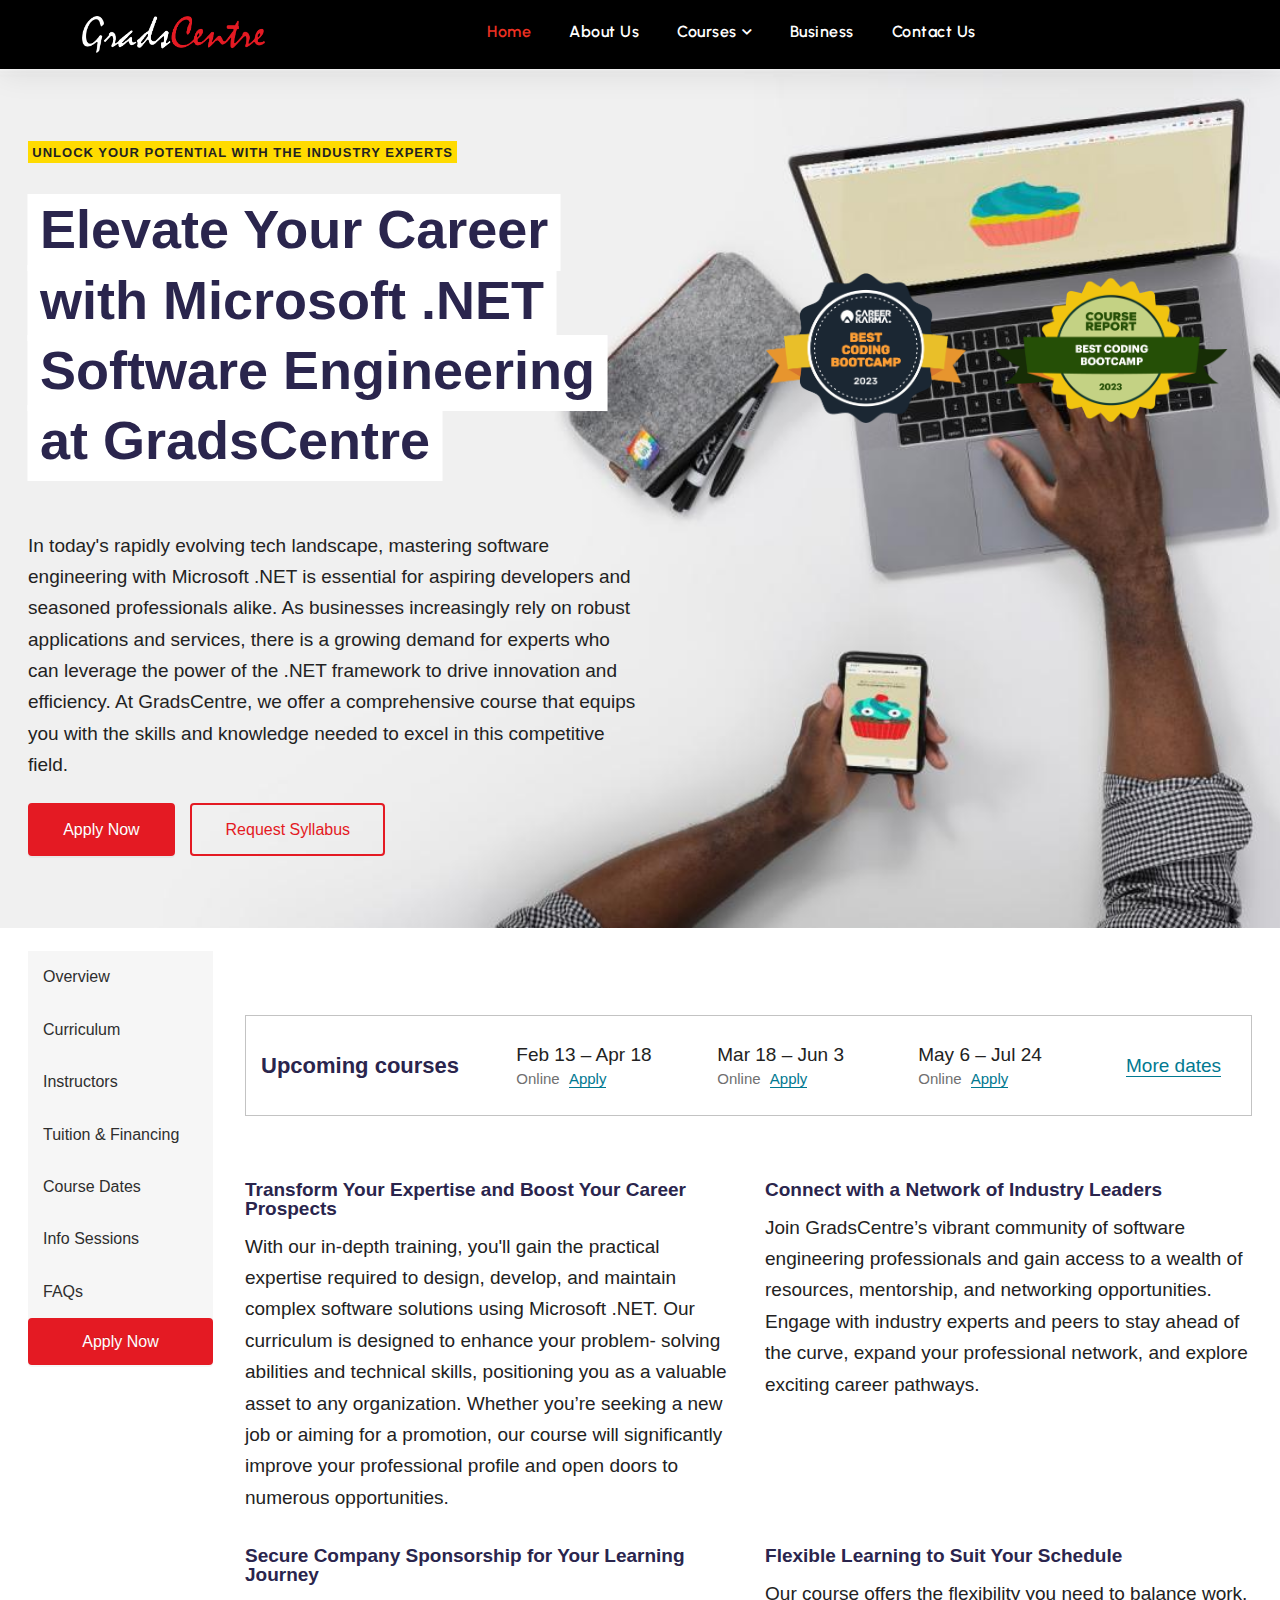
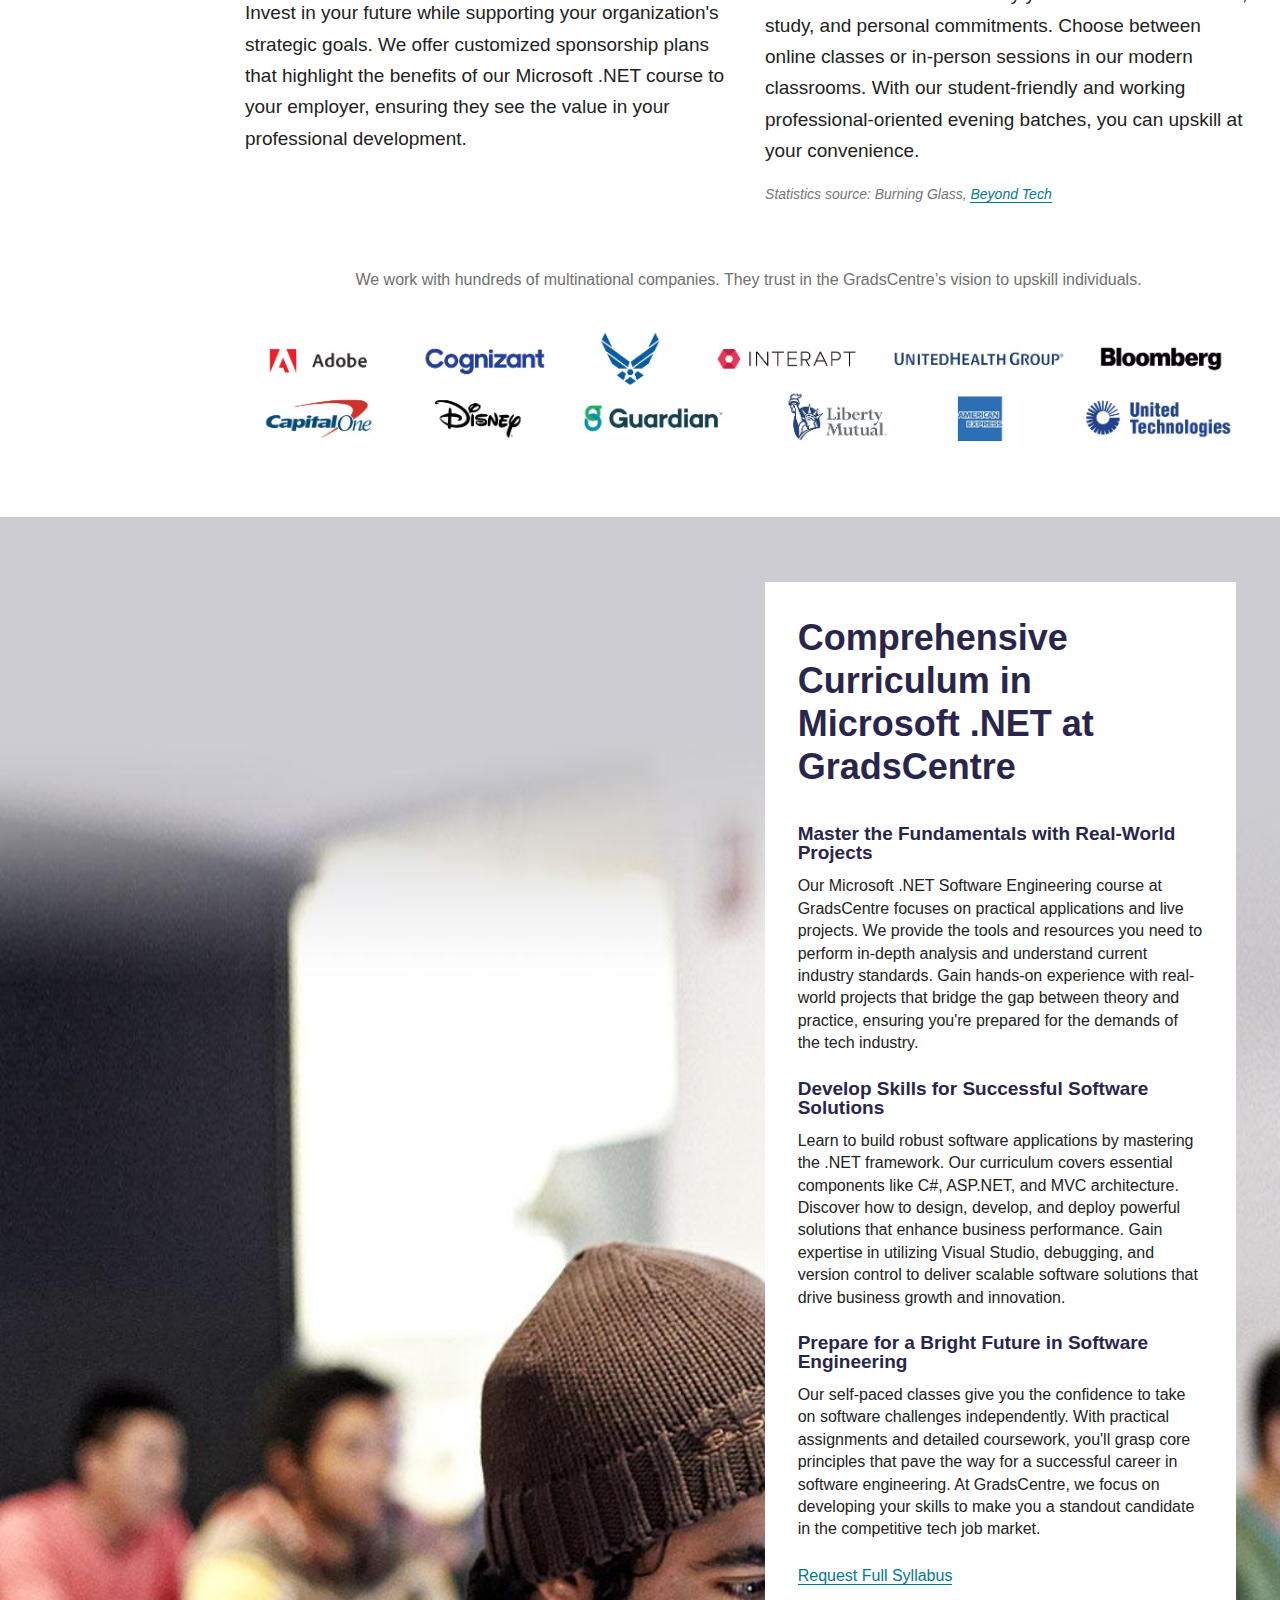
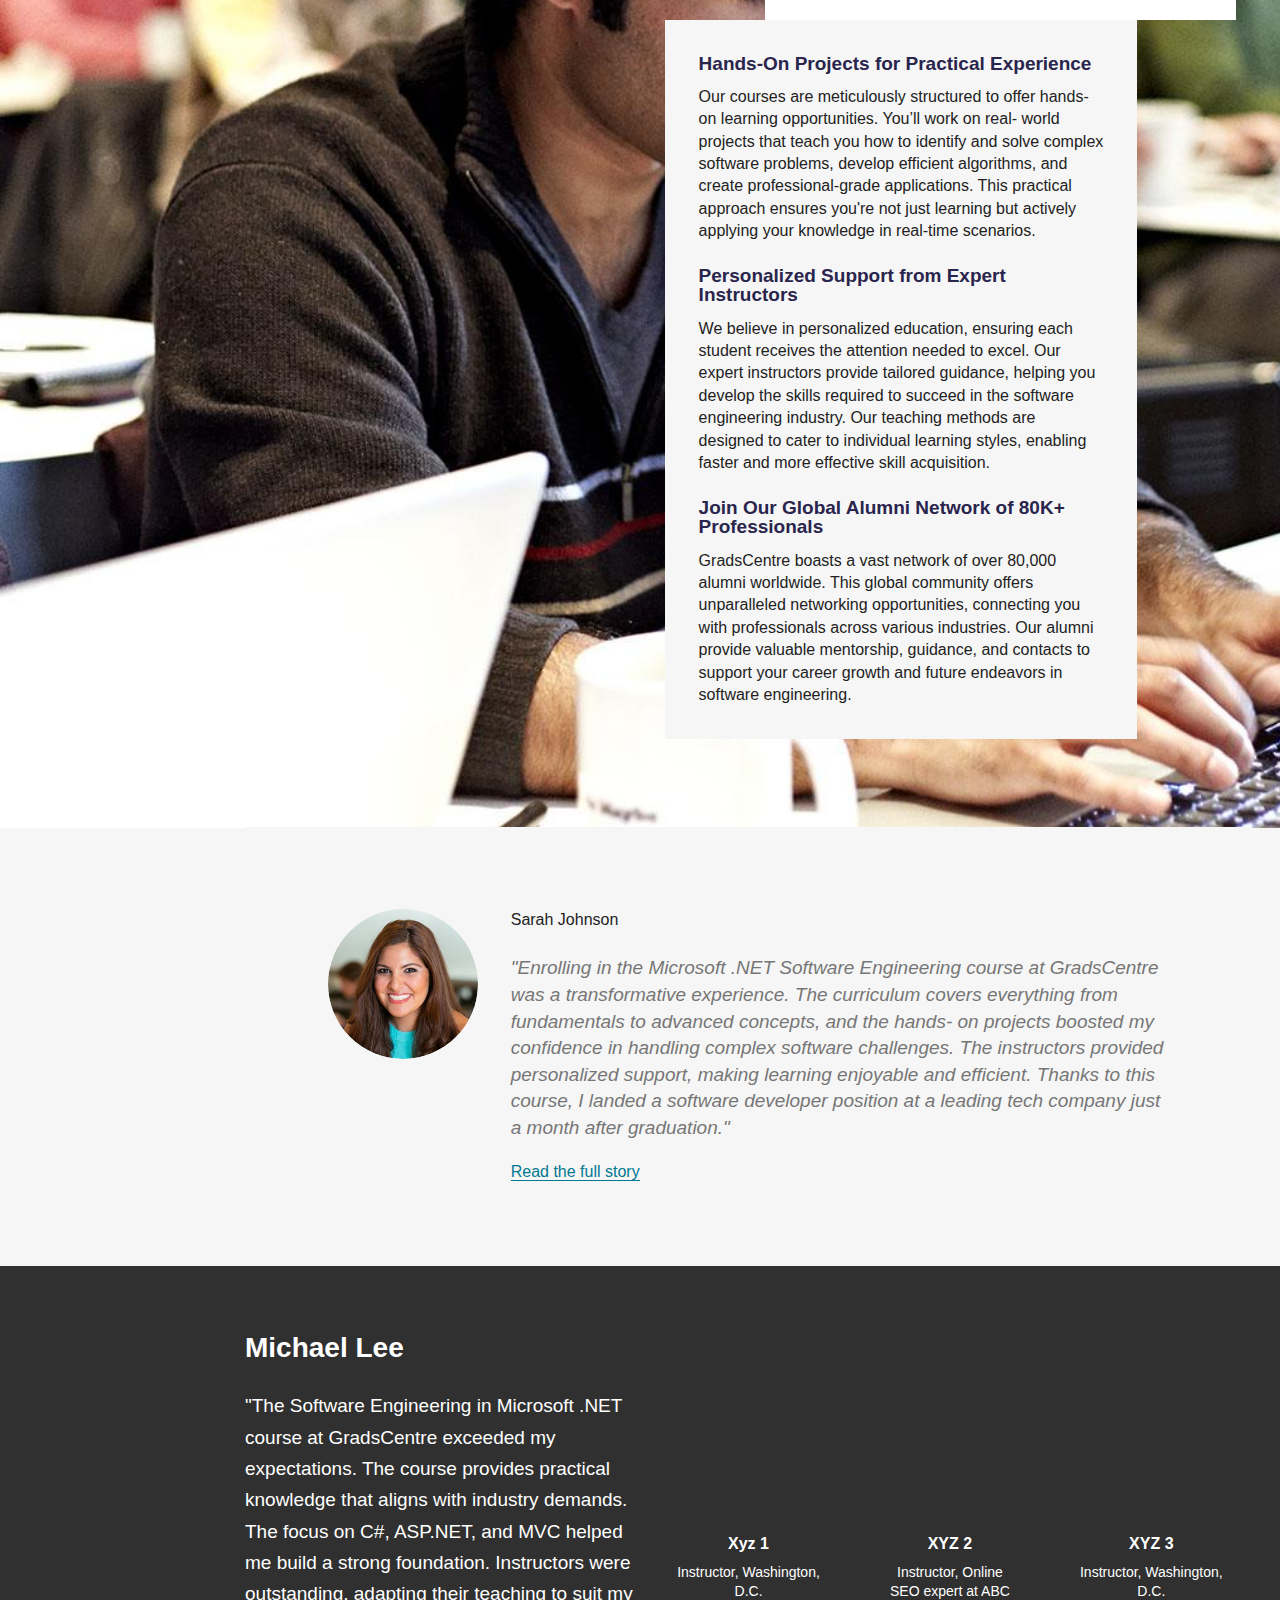
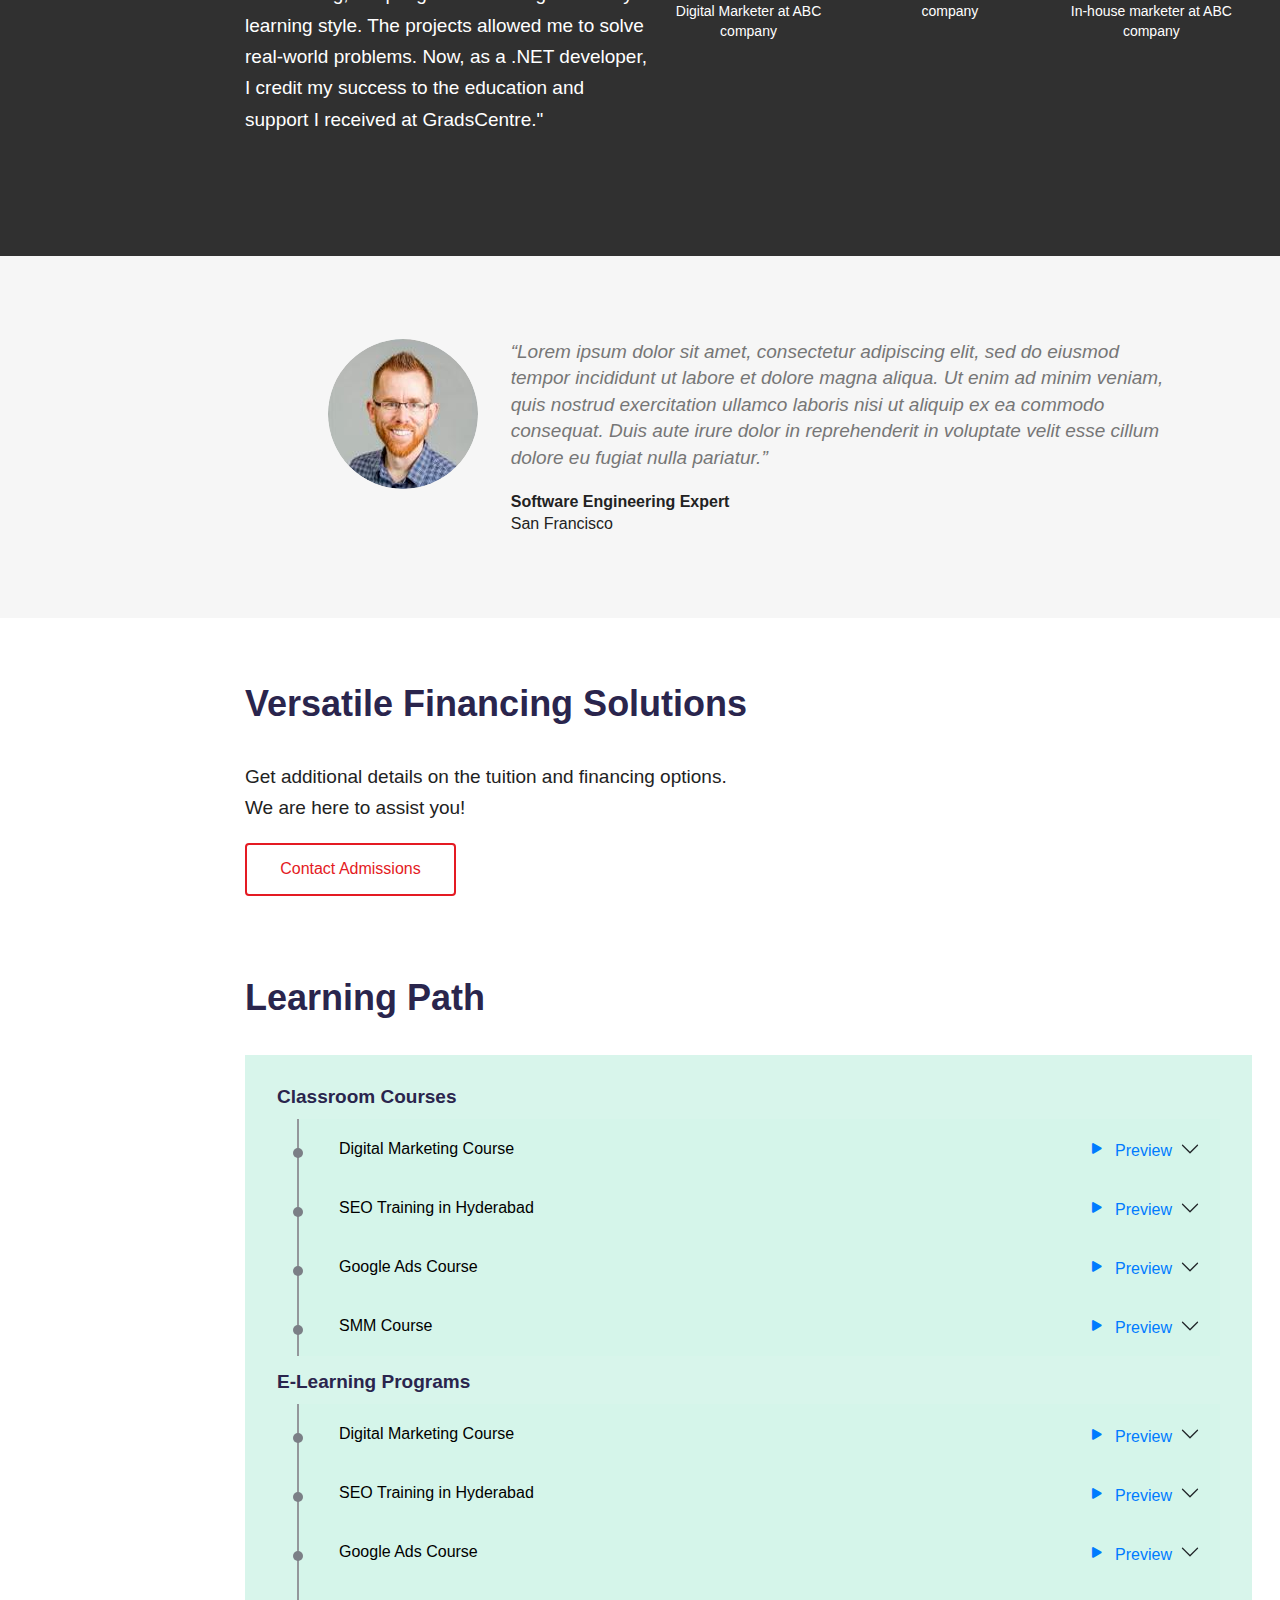
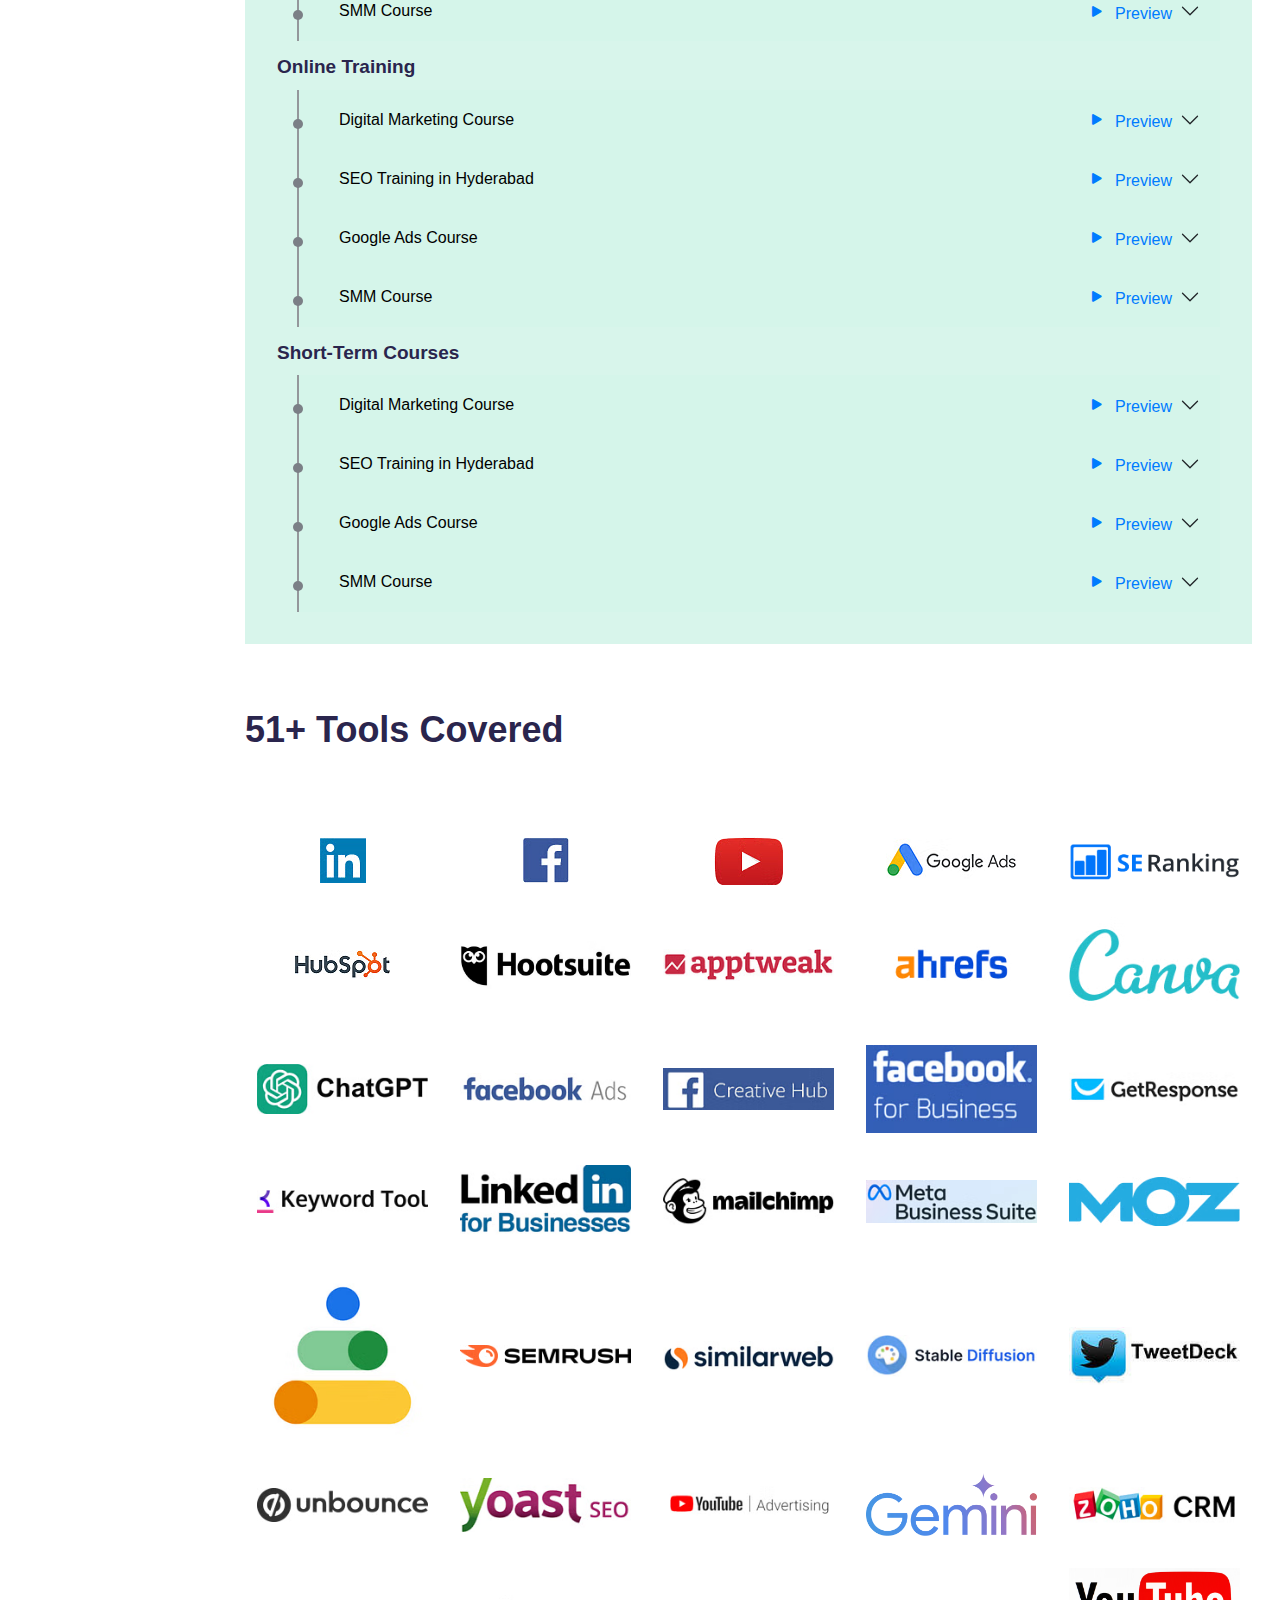
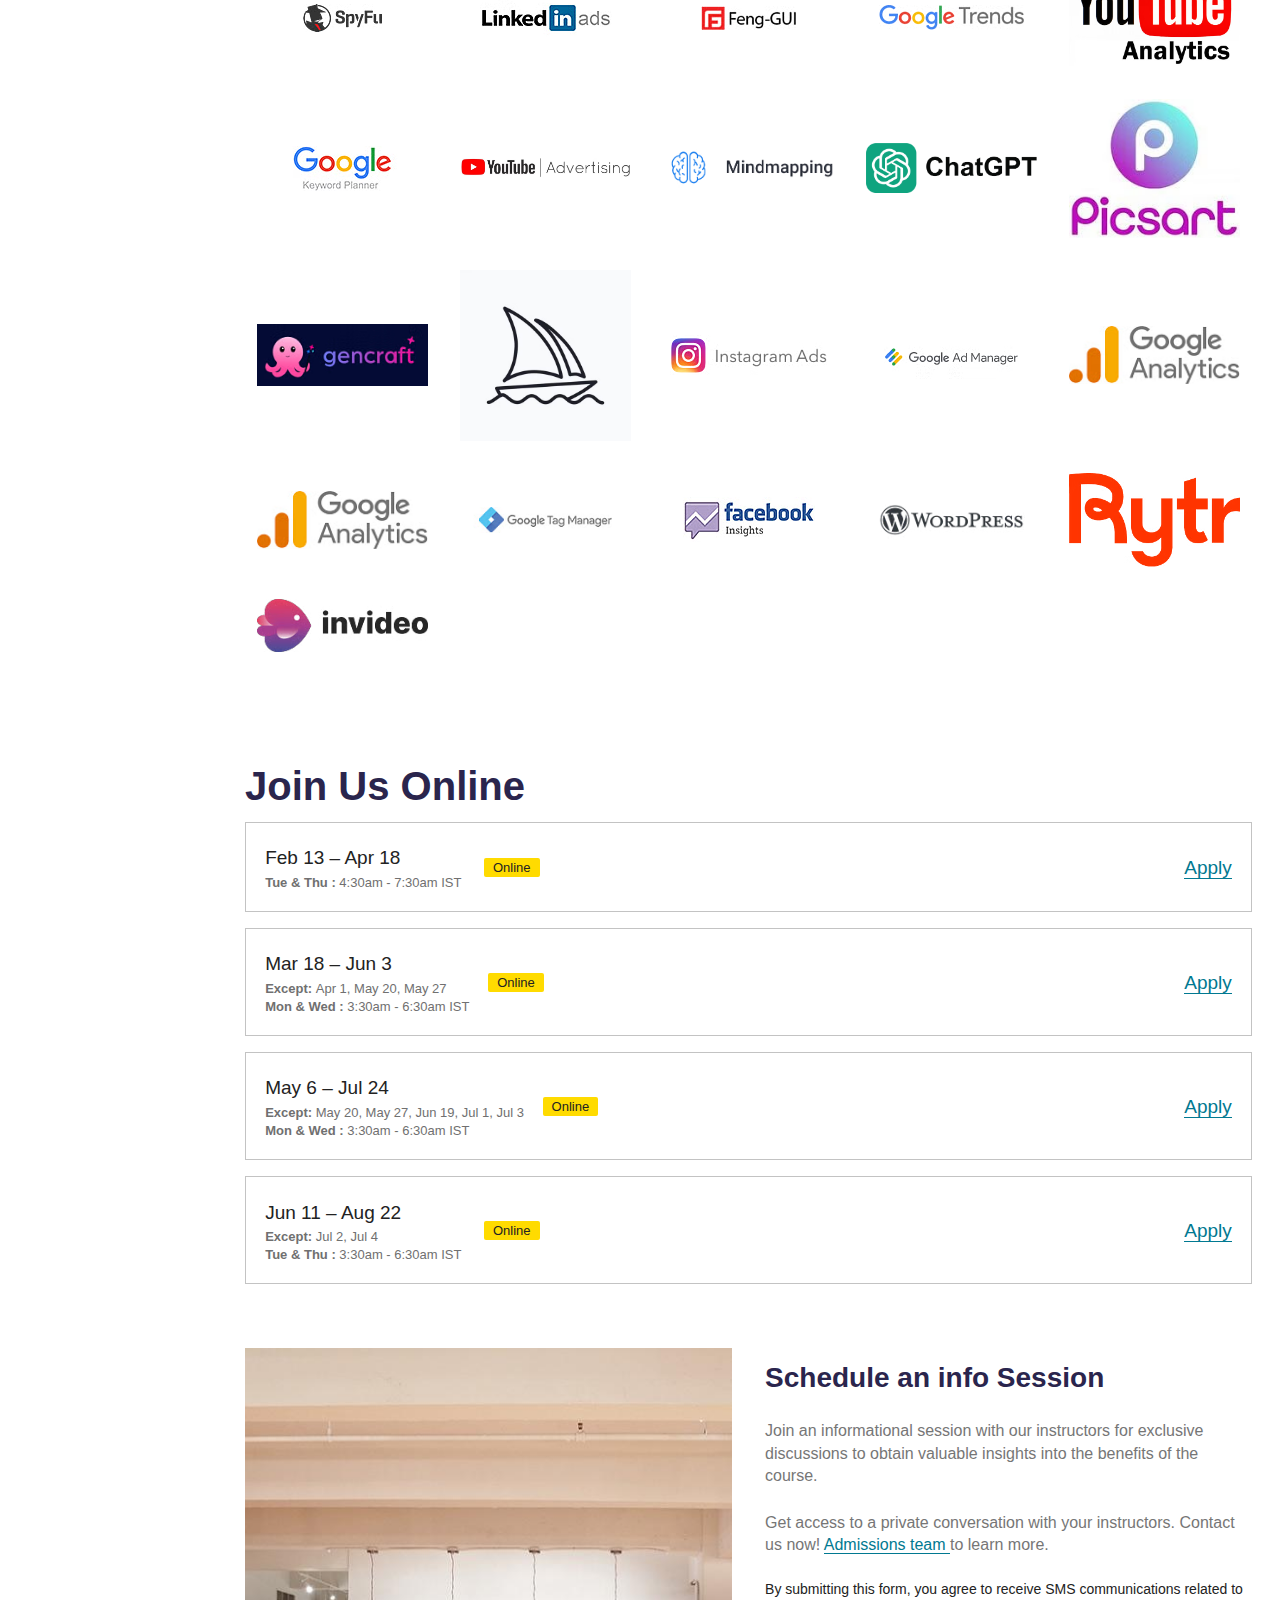
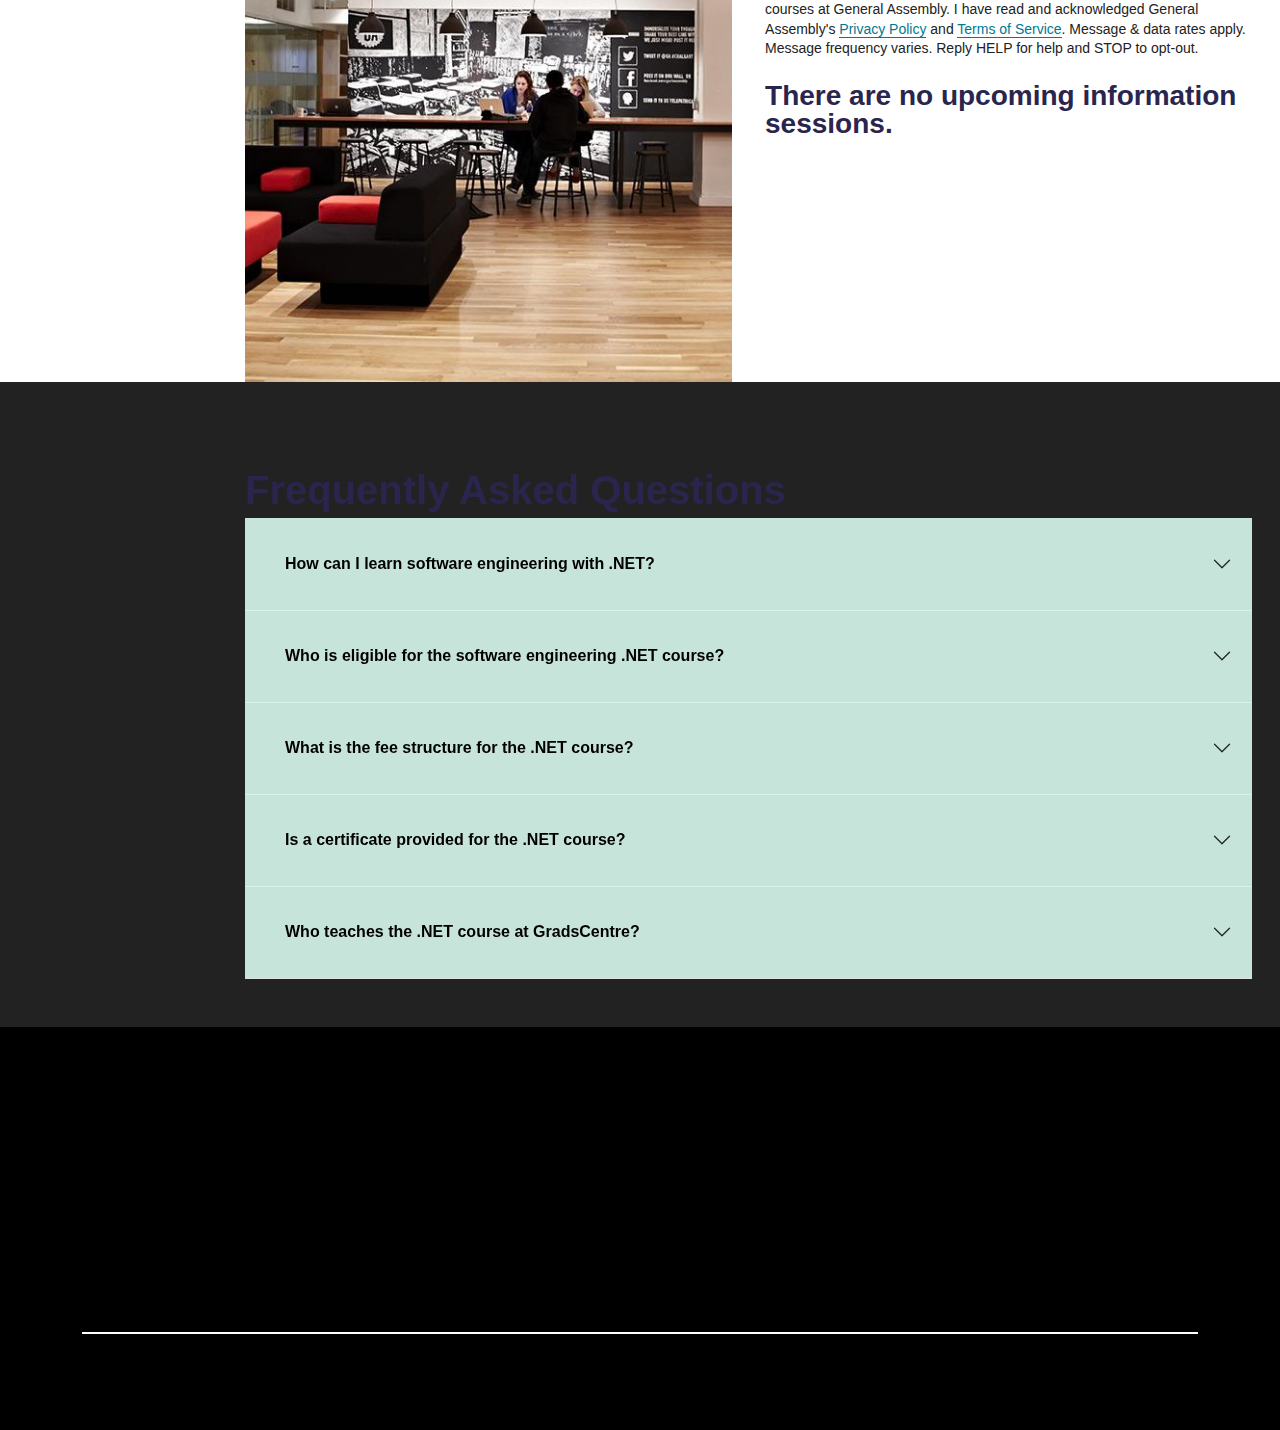
==== index.html @ 1b51f3e0 "Rename software-development.html to index.html" ====
<html lang="en">
  <head>
    <meta charset="UTF-8" />
    <meta name="viewport" content="width=device-width, initial-scale=1.0" />
    <title>Grade Center</title>
    <!-- favicons Icons -->
    <link
      rel="apple-touch-icon"
      sizes="180x180"
      href="assets/images/favicons/apple-touch-icon.png"
    />
    <link
      rel="icon"
      type="image/png"
      sizes="32x32"
      href="assets/images/favicons/favicon-32x32.png"
    />
    <link
      rel="icon"
      type="image/png"
      sizes="16x16"
      href="assets/images/favicons/favicon-16x16.png"
    />
    <link rel="manifest" href="assets/images/favicons/site.webmanifest" />
    <meta name="description" content="Grade HTML Template For Educaton & LMS" />
    <!-- fonts -->
    <link rel="preconnect" href="https://fonts.googleapis.com/" />
    <link rel="preconnect" href="https://fonts.gstatic.com/" crossorigin />
    <link
      href="https://fonts.googleapis.com/css2?family=Urbanist:ital,wght@0,300;0,400;0,500;0,600;0,700;0,800;0,900;1,300;1,400;1,500;1,600;1,700;1,800;1,900&amp;family=Water+Brush&amp;display=swap"
      rel="stylesheet"
    />
    <link
      rel="stylesheet"
      href="assets/vendors/bootstrap/css/bootstrap.min.css"
    />
    <link
      href="https://cdn.jsdelivr.net/npm/bootstrap-icons/font/bootstrap-icons.css"
      rel="stylesheet"
    />

    <link
      rel="stylesheet"
      href="assets/vendors/bootstrap-select/bootstrap-select.min.css"
    />
    <link rel="stylesheet" href="assets/vendors/jquery-ui/jquery-ui.css" />
    <link rel="stylesheet" href="assets/vendors/animate/animate.min.css" />
    <link rel="stylesheet" href="assets/vendors/fontawesome/css/all.min.css" />
    <link rel="stylesheet" href="assets/vendors/grade-icons/style.css" />
    <link rel="stylesheet" href="assets/vendors/jarallax/jarallax.css" />
    <link
      rel="stylesheet"
      href="assets/vendors/jquery-magnific-popup/jquery.magnific-popup.css"
    />
    <link
      rel="stylesheet"
      href="assets/vendors/nouislider/nouislider.min.css"
    />
    <link
      rel="stylesheet"
      href="assets/vendors/nouislider/nouislider.pips.css"
    />
    <link rel="stylesheet" href="assets/vendors/odometer/odometer.min.css" />
    <link
      rel="stylesheet"
      href="assets/vendors/tiny-slider/tiny-slider.min.css"
    />
    <link
      rel="stylesheet"
      href="assets/vendors/owl-carousel/assets/owl.carousel.min.css"
    />
    <link
      rel="stylesheet"
      href="assets/vendors/owl-carousel/assets/owl.theme.default.min.css"
    />
    <!-- template styles -->
    <link rel="stylesheet" href="./assets/css/custom.css" />
    <link rel="stylesheet" href="assets/css/style.css" />
  </head>

  <body class="">
    <!--<div class="custom-cursor__cursor"></div>-->
    <!--<div class="custom-cursor__cursor-two"></div>-->
    <div class="preloader">
      <div
        class="preloader__image"
        style="background-image: url(assets/images/loader.png)"
      ></div>
    </div>
    <!-- /.preloader -->
    <div class="page-wrapper">
      <header class="main-header-two">
        <nav class="main-menu">
          <div class="container">
            <div class="main-menu__logo">
              <a href="index.html">
                <img
                  src="assets/images/logo-light.png"
                  width="183"
                  height="48"
                  alt="Grade"
                />
              </a>
            </div>
            <!-- /.main-menu__logo -->
            <div class="main-menu__nav">
              <ul class="main-menu__list">
                <li><a href="index.html">Home</a></li>
                <li>
                  <a href="about.html">About Us</a>
                  <!--<ul>-->
                  <!--    <li><a href="javascript:void(0)">About</a></li>-->
                  <!--    <li><a href="javascript:void(0)">Our Teacher</a></li>-->
                  <!--</ul>-->
                </li>
                <li class="dropdown">
                  <a href="javascript:void(0)">Courses</a>
                  <ul>
                    <li class="dropdown">
                      <a href="javascript:void(0)">Full Time</a>
                      <ul>
                        <li>
                          <a href="software-development.html"
                            >Software Development</a
                          >
                        </li>
                        <li>
                          <a href="digital-marketing.html">Digital Marketing</a>
                        </li>
                        <li>
                          <a href="fullstack-development.html"
                            >Fullstack Development</a
                          >
                        </li>
                      </ul>
                    </li>
                    <li>
                      <a href="javascript:void(0)">Part-time</a>
                      <ul>
                        <li>
                          <a href="software-development.html"
                            >Software Development</a
                          >
                        </li>
                      </ul>
                    </li>
                    <li>
                      <a href="course-details.html">Online</a>
                      <ul>
                        <li>
                          <a href="software-development.html"
                            >Software Development</a
                          >
                        </li>
                        <li>
                          <a href="digital-marketing.html">Digital Marketing</a>
                        </li>
                      </ul>
                    </li>
                  </ul>
                </li>
                <li><a href="business.html">Business</a></li>
                <li><a href="contact.html">Contact Us</a></li>
              </ul>
            </div>
            <div class="main-menu__right">
              <a href="#" class="main-menu__toggler mobile-nav__toggler">
                <i class="fa fa-bars"></i>
              </a>
            </div>
          </div>
        </nav>
        <!-- /.main-menu -->
      </header>
      <!-- /.main-header-two -->
      <div class="stricky-header stricked-menu main-menu main-header-two">
        <div class="sticky-header__content"></div>
      </div>
      <main role="main">
        <div class="layout-content">
          <div class="region region-content">
            <article
              class="node node--type-program-instance node--view-mode-full"
            >
              <div class="program__masthead">
                <div class="program__image">
                  <article
                    class="media media--type-image media--view-mode-masthead-program-header"
                  >
                    <div
                      class="field field--name-field-image field--type-image field--label-hidden field__item"
                    >
                      <picture>
                        <source
                          srcset="assets/images/SC_FEWD_Header_0623_NB.jpg"
                          media="all and (min-width: 1600px)"
                          type="image/webp"
                          width="1920"
                          height="721"
                        />
                        <img
                          loading="lazy"
                          src="assets/images/SC_FEWD_Header_0623_NB.jpg?itok=PxS10DZU"
                          width="1920"
                          height="721"
                          alt="SC_FEWD_Header_0623_NB"
                        />
                      </picture>
                    </div>
                  </article>
                </div>
                <div class="program__header">
                  <div class="program__highlight ga-type-highlight">
                    UNLOCK YOUR POTENTIAL WITH THE INDUSTRY EXPERTS
                  </div>
                  <div class="program__title-container">
                    <h1 class="program__title">
                      <span
                        class="field field--name-title field--type-string field--label-hidden"
                        >Elevate Your Career with Microsoft .NET Software
                        Engineering at GradsCentre</span
                      >
                    </h1>
                  </div>
                </div>
                <div class="program__summary-container">
                  <div class="program__summary">
                    <p>
                      In today's rapidly evolving tech landscape, mastering
                      software engineering with Microsoft .NET is essential for
                      aspiring developers and seasoned professionals alike. As
                      businesses increasingly rely on robust applications and
                      services, there is a growing demand for experts who can
                      leverage the power of the .NET framework to drive
                      innovation and efficiency. At GradsCentre, we offer a
                      comprehensive course that equips you with the skills and
                      knowledge needed to excel in this competitive field.
                    </p>

                    <ul>
                      <li>
                        <a
                          class="btn-primary"
                          href="contact.html"
                          target="_blank"
                          >Apply Now</a
                        >
                      </li>
                      <li>
                        <a
                          href="#contact"
                          class="use-ajax btn-secondary"
                          data-bs-toggle="modal"
                          data-bs-target="#contact"
                          rel="nofollow"
                          data-dialog-type="modal"
                          data-dialog-options='{"width":"565px","dialogClass":"ga-common-widget-webformcta"}'
                          data-once="ajax"
                        >
                          Request Syllabus
                        </a>
                      </li>
                    </ul>
                    <!-- Award Container Styles -->
                    <style type="text/css">
                      /*<![CDATA[*/

                      #award-container {
                        justify-content: center;
                        align-items: center;
                        gap: 25px;
                        display: flex;
                        flex-direction: row;
                        position: absolute;
                        top: -444px;
                        right: 0px;
                        width: 100%;
                        min-height: 220px;
                      }

                      #award-container > img {
                        height: 30vw;
                      }

                      @media only screen and /* the smallest desktop width to cover */ (min-width: 320px) and (max-width: 425px) {
                        #award-container {
                          top: -65vw;
                        }
                      }

                      @media only screen and /* the smallest desktop width to cover */ (min-width: 426px) and (max-width: 767px) {
                        #award-container {
                          top: -58vw;
                        }
                      }

                      @media only screen and /* the smallest desktop width to cover */ (min-width: 768px) {
                        #award-container {
                          position: relative;
                          justify-content: flex-end;
                          align-items: center;
                          gap: 25px;
                          display: flex;
                          flex-direction: row;
                          flex-wrap: wrap;
                          margin-top: 33px;
                          margin-right: 39px;
                          z-index: 100;
                          position: absolute;
                          top: -325px;
                          right: 0px;
                        }

                        #award-container > img {
                          max-height: 150px;
                        }
                      }

                      /*]]>*/
                    </style>
                    <!-- End Award Container Styles --><!-- Award Container -->
                    <div id="award-container">
                      <img
                        src="assets/images/Career-Karma-Best-Coding-Bootcamp-2023.png"
                        alt="Career Karma Best Coding Bootcamp of 2023"
                        max-height="150px"
                      />
                      <img
                        src="assets/images/Course_Report_Best_Coding_Bootcamp-2023.png"
                        alt="Course Report Best Coding Bootcamp of 2023"
                        max-height="150px"
                      />
                    </div>

                    <!-- End Award Container -->
                  </div>
                </div>
              </div>
              <div class="program__content">
                <div class="sidebar-nav mobile-collapsed">
                  <div class="layout-container">
                    <div class="mobile-toggle">
                      <a href="#">Learn more about this course</a>
                    </div>
                    <nav
                      id="guide-template"
                      class="ga-common-page-blocks-inline-page-menu ga-common-inline-page-menu-vertical sidebar-nav__inner sidebar-nav__inner--sticky"
                    >
                      <div class="item-list">
                        <ul class="subnav__list nav ga-type-body-sm">
                          <li>
                            <a
                              href="#more-than-half-of-all-jobs-in-the-top-income-quartile-show-significant-demand-for-coding-skills"
                              >Overview</a
                            >
                          </li>
                          <li><a href="#classroom-support">Curriculum</a></li>
                          <li><a href="#instructors">Instructors</a></li>
                          <li>
                            <a href="#flexible-financing-options"
                              >Tuition &amp; Financing</a
                            >
                          </li>
                          <li><a href="#course-dates">Course Dates</a></li>
                          <li><a href="#info-sessions">Info Sessions</a></li>
                          <li>
                            <a href="#frequently-asked-questions">FAQs</a>
                          </li>
                        </ul>
                      </div>
                      <div class="apply-now">
                        <a href="contact.html" class="ga-btn btn-primary"
                          >Apply Now</a
                        >
                      </div>
                    </nav>
                  </div>
                </div>
                <div
                  id="upcoming-dates"
                  class="padding--default layout layout--onecol ga-block-white"
                >
                  <div class="layout__region--container">
                    <div class="layout__region layout__region--content">
                      <div
                        data-block-plugin-id="ga_courses_page_block_upcoming_course_instances_preview"
                        class="block block-ga-courses block-ga-courses-page-block-upcoming-course-instances-preview"
                      >
                        <div class="block__inner">
                          <h2 class="block__title">Upcoming courses</h2>
                          <div class="ga-courses-course-instance-preview">
                            <div
                              class="ga-courses-course-instance-preview--dates"
                            >
                              <span
                                class="ga-courses-course-instance-preview--start-date"
                                >Feb 13</span
                              >
                              –
                              <span
                                class="ga-courses-course-instance-preview--end-date"
                                >Apr 18</span
                              >
                            </div>

                            <div
                              class="ga-courses-course-instance-preview--is-online"
                            >
                              Online
                              <a
                                href="contact.html"
                                class="ga-courses-course-instance-preview--apply"
                                target="_blank"
                                >Apply</a
                              >
                            </div>
                          </div>
                          <div class="ga-courses-course-instance-preview">
                            <div
                              class="ga-courses-course-instance-preview--dates"
                            >
                              <span
                                class="ga-courses-course-instance-preview--start-date"
                                >Mar 18</span
                              >
                              –
                              <span
                                class="ga-courses-course-instance-preview--end-date"
                                >Jun 3</span
                              >
                            </div>

                            <div
                              class="ga-courses-course-instance-preview--is-online"
                            >
                              Online
                              <a
                                href="contact.html"
                                class="ga-courses-course-instance-preview--apply"
                                target="_blank"
                                >Apply</a
                              >
                            </div>
                          </div>
                          <div class="ga-courses-course-instance-preview">
                            <div
                              class="ga-courses-course-instance-preview--dates"
                            >
                              <span
                                class="ga-courses-course-instance-preview--start-date"
                                >May 6</span
                              >
                              –
                              <span
                                class="ga-courses-course-instance-preview--end-date"
                                >Jul 24</span
                              >
                            </div>

                            <div
                              class="ga-courses-course-instance-preview--is-online"
                            >
                              Online
                              <a
                                href="contact.html"
                                class="ga-courses-course-instance-preview--apply"
                                target="_blank"
                                >Apply</a
                              >
                            </div>
                          </div>

                          <div class="block__dates">
                            <a href="javascript:void(0)">More dates</a>
                          </div>
                        </div>
                      </div>
                    </div>
                  </div>
                </div>
                <div
                  id="more-than-half-of-all-jobs-in-the-top-income-quartile-show-significant-demand-for-coding-skills"
                  class="padding--default layout--twocol-50-50 layout layout--twocolflex ga-block-white"
                >
                  <div class="layout__region--container">
                    <!--<div class="layout__title"><h2 class="ga-type-header">Lorem ipsum dolor sit amet, consectetur adipiscing elit, sed do eiusmod tempor incididunt ut labore et dolore magna aliqua. Ut enim ad minim veniam, quis nostrud exercitation ullamco laboris nisi ut aliquip ex ea commodo consequat.</h2></div>-->
                    <div class="layout__region layout__region--content">
                      <div
                        class="block block-ga-common block-ga-common-block-text"
                        data-block-plugin-id="ga_common_block_text"
                      >
                        <div class="block__inner clearfix">
                          <h4>
                            Transform Your Expertise and Boost Your Career
                            Prospects
                          </h4>

                          <p>
                            With our in-depth training, you'll gain the
                            practical expertise required to design, develop, and
                            maintain complex software solutions using Microsoft
                            .NET. Our curriculum is designed to enhance your
                            problem- solving abilities and technical skills,
                            positioning you as a valuable asset to any
                            organization. Whether you’re seeking a new job or
                            aiming for a promotion, our course will
                            significantly improve your professional profile and
                            open doors to numerous opportunities.
                          </p>
                        </div>
                      </div>
                      <div
                        class="block block-ga-common block-ga-common-block-text"
                        data-block-plugin-id="ga_common_block_text"
                      >
                        <div class="block__inner clearfix">
                          <h4>Connect with a Network of Industry Leaders</h4>

                          <p>
                            Join GradsCentre’s vibrant community of software
                            engineering professionals and gain access to a
                            wealth of resources, mentorship, and networking
                            opportunities. Engage with industry experts and
                            peers to stay ahead of the curve, expand your
                            professional network, and explore exciting career
                            pathways.
                          </p>
                        </div>
                      </div>
                      <div
                        class="block block-ga-common block-ga-common-block-text"
                        data-block-plugin-id="ga_common_block_text"
                      >
                        <div class="block__inner clearfix">
                          <h4>
                            Secure Company Sponsorship for Your Learning Journey
                          </h4>

                          <p>
                            Invest in your future while supporting your
                            organization's strategic goals. We offer customized
                            sponsorship plans that highlight the benefits of our
                            Microsoft .NET course to your employer, ensuring
                            they see the value in your professional development.
                          </p>
                        </div>
                      </div>
                      <div
                        class="block block-ga-common block-ga-common-block-text"
                        data-block-plugin-id="ga_common_block_text"
                      >
                        <div class="block__inner clearfix">
                          <h4>Flexible Learning to Suit Your Schedule</h4>

                          <p>
                            Our course offers the flexibility you need to
                            balance work, study, and personal commitments.
                            Choose between online classes or in-person sessions
                            in our modern classrooms. With our student-friendly
                            and working professional-oriented evening batches,
                            you can upskill at your convenience.
                          </p>

                          <p class="ga-type-body-xs">
                            <em>
                              <span style="color: #767676"
                                >Statistics source: Burning Glass,
                              </span>
                              <a href="javascript:void(0)" target="_blank"
                                >Beyond Tech</a
                              >
                            </em>
                          </p>
                        </div>
                      </div>
                    </div>
                  </div>
                </div>
                <div
                  id="logos"
                  class="padding--default layout layout--onecol ga-block-white"
                >
                  <div class="layout__region--container">
                    <div class="layout__region layout__region--content">
                      <div
                        data-block-plugin-id="ga_common_block_image"
                        class="block block-ga-common block-ga-common-block-image"
                      >
                        <div class="block__inner clearfix">
                          <h2 class="ga-type-section-header block__title">
                            We work with hundreds of multinational companies.
                            They trust in the GradsCentre’s vision to upskill
                            individuals.
                          </h2>

                          <div class="ga-common-block-image">
                            <picture>
                              <source
                                srcset="assets/images/FEWD_LogoBlock.webp"
                                media="(min-width: 768px)"
                                type="image/webp"
                              />
                              <source
                                srcset="assets/images/FEWD_LogoBlock.jpg"
                                media="(min-width: 768px)"
                              />
                              <img
                                src="assets/images/FEWD_LogoBlock.jpg"
                                alt=""
                              />
                            </picture>
                          </div>
                        </div>
                      </div>
                    </div>
                  </div>
                </div>
                <div
                  id="classroom-support"
                  class="padding--default layout layout--threecol layout--multiple-rows-brick ga-block-white layout--bg-image"
                >
                  <div
                    class="layout__bg-image-container"
                    style="
                      background-image: url(assets/images/FEWD-Our-Best-in-Class-Curriculum_040220.jpg?itok=NfUQ-eMR),
                        url(assets/images/FEWD-Our-Best-in-Class-Curriculum_040220.jpg?itok=NfUQ-eMR);
                    "
                  ></div>

                  <div class="layout__region--container">
                    <div class="layout__region--content">
                      <div
                        class="layout__region layout__region--content-right layout__region--row_1_right"
                      >
                        <div
                          class="ga-block-white block block-ga-common block-ga-common-block-text"
                          data-block-plugin-id="ga_common_block_text"
                        >
                          <div class="block__inner clearfix">
                            <h2 class="h1-style">
                              Comprehensive Curriculum in Microsoft .NET at
                              GradsCentre
                            </h2>

                            <h4>
                              <strong
                                >Master the Fundamentals with Real-World
                                Projects</strong
                              >
                            </h4>

                            <p class="ga-type-body-sm">
                              Our Microsoft .NET Software Engineering course at
                              GradsCentre focuses on practical applications and
                              live projects. We provide the tools and resources
                              you need to perform in-depth analysis and
                              understand current industry standards. Gain
                              hands-on experience with real-world projects that
                              bridge the gap between theory and practice,
                              ensuring you're prepared for the demands of the
                              tech industry.
                            </p>

                            <h4>
                              Develop Skills for Successful Software Solutions
                            </h4>

                            <p class="ga-type-body-sm">
                              Learn to build robust software applications by
                              mastering the .NET framework. Our curriculum
                              covers essential components like C#, ASP.NET, and
                              MVC architecture. Discover how to design, develop,
                              and deploy powerful solutions that enhance
                              business performance. Gain expertise in utilizing
                              Visual Studio, debugging, and version control to
                              deliver scalable software solutions that drive
                              business growth and innovation.
                            </p>

                            <h4>
                              Prepare for a Bright Future in Software
                              Engineering
                            </h4>

                            <p class="ga-type-body-sm">
                              Our self-paced classes give you the confidence to
                              take on software challenges independently. With
                              practical assignments and detailed coursework,
                              you'll grasp core principles that pave the way for
                              a successful career in software engineering. At
                              GradsCentre, we focus on developing your skills to
                              make you a standout candidate in the competitive
                              tech job market.
                            </p>

                            <p class="ga-type-body-sm" dir="ltr">
                              <a
                                href="javascript:void(0)"
                                rel="nofollow"
                                data-dialog-type="modal"
                                data-dialog-options='{"width":"565px","dialogClass":"ga-common-widget-webformcta"}'
                                data-once="ajax"
                              >
                                Request Full Syllabus
                              </a>
                            </p>
                          </div>
                        </div>
                        <div
                          class="shift-left-1 ga-block-light-gray block block-ga-common block-ga-common-block-text"
                          data-block-plugin-id="ga_common_block_text"
                        >
                          <div class="block__inner clearfix">
                            <h4>Hands-On Projects for Practical Experience</h4>

                            <p class="ga-type-body-sm">
                              Our courses are meticulously structured to offer
                              hands-on learning opportunities. You’ll work on
                              real- world projects that teach you how to
                              identify and solve complex software problems,
                              develop efficient algorithms, and create
                              professional-grade applications. This practical
                              approach ensures you're not just learning but
                              actively applying your knowledge in real-time
                              scenarios.
                            </p>

                            <h4>
                              Personalized Support from Expert Instructors
                            </h4>

                            <p class="ga-type-body-sm">
                              We believe in personalized education, ensuring
                              each student receives the attention needed to
                              excel. Our expert instructors provide tailored
                              guidance, helping you develop the skills required
                              to succeed in the software engineering industry.
                              Our teaching methods are designed to cater to
                              individual learning styles, enabling faster and
                              more effective skill acquisition.
                            </p>

                            <h4>
                              Join Our Global Alumni Network of 80K+
                              Professionals
                            </h4>

                            <p class="ga-type-body-sm">
                              GradsCentre boasts a vast network of over 80,000
                              alumni worldwide. This global community offers
                              unparalleled networking opportunities, connecting
                              you with professionals across various industries.
                              Our alumni provide valuable mentorship, guidance,
                              and contacts to support your career growth and
                              future endeavors in software engineering.
                            </p>
                          </div>
                        </div>
                      </div>
                    </div>
                  </div>
                </div>
                <div
                  id="quote"
                  class="padding--default layout layout--onecol ga-block-light-gray"
                >
                  <div class="layout__region--container">
                    <div class="layout__region layout__region--content">
                      <div
                        class="ga-block-light-gray block block-ga-common block-ga-common-block-quote"
                        data-block-plugin-id="ga_common_block_quote"
                      >
                        <div class="block__inner clearfix">
                          <div
                            class="ga-common-block-quote ga-common-block-quote--regular"
                          >
                            <div class="ga-common-block-quote--picture">
                              <div class="media--type-image">
                                <article
                                  class="media media--type-image media--view-mode-ga-quotes-block"
                                >
                                  <div
                                    class="field field--name-field-image field--type-image field--label-hidden field__item"
                                  >
                                    <picture>
                                      <source
                                        srcset="
                                          assets/images/DaniellePascarella.png?itok=NW6vYEuT 1x,
                                          assets/images/DaniellePascarella.png?itok=7NJllkgY 2x
                                        "
                                        media="all and (min-width: 1600px)"
                                        type="image/webp"
                                        width="150"
                                        height="150"
                                      />
                                      <source
                                        srcset="
                                          assets/images/DaniellePascarella.png?itok=NW6vYEuT 1x,
                                          assets/images/DaniellePascarella.png?itok=7NJllkgY 2x
                                        "
                                        media="(min-width: 1256px) and (max-width: 1599px)"
                                        type="image/webp"
                                        width="150"
                                        height="150"
                                      />
                                      <source
                                        srcset="
                                          assets/images/DaniellePascarella.png?itok=NW6vYEuT 1x,
                                          assets/images/DaniellePascarella.png?itok=7NJllkgY 2x
                                        "
                                        media="(min-width: 992px) and (max-width: 1255px)"
                                        type="image/webp"
                                        width="150"
                                        height="150"
                                      />
                                      <source
                                        srcset="
                                          assets/images/DaniellePascarella.png?itok=NW6vYEuT 1x,
                                          assets/images/DaniellePascarella.png?itok=7NJllkgY 2x
                                        "
                                        media="(min-width: 768px) and (max-width: 991px)"
                                        type="image/webp"
                                        width="150"
                                        height="150"
                                      />
                                      <source
                                        srcset="
                                          assets/images/DaniellePascarella.png?itok=NW6vYEuT 1x,
                                          assets/images/DaniellePascarella.png?itok=7NJllkgY 2x
                                        "
                                        media="(min-width: 576px) and (max-width: 767px)"
                                        type="image/webp"
                                        width="150"
                                        height="150"
                                      />
                                      <source
                                        srcset="
                                          assets/images/DaniellePascarella.png?itok=NW6vYEuT 1x,
                                          assets/images/DaniellePascarella.png?itok=7NJllkgY 2x
                                        "
                                        media="(min-width: 480px) and (max-width: 575px)"
                                        type="image/webp"
                                        width="150"
                                        height="150"
                                      />
                                      <source
                                        srcset="
                                          assets/images/DaniellePascarella.png?itok=NW6vYEuT 1x,
                                          assets/images/DaniellePascarella.png?itok=7NJllkgY 2x
                                        "
                                        media="all and (max-width: 479px)"
                                        type="image/webp"
                                        width="150"
                                        height="150"
                                      />
                                      <source
                                        srcset="
                                          assets/images/DaniellePascarella.png?itok=NW6vYEuT 1x,
                                          assets/images/DaniellePascarella.png?itok=7NJllkgY 2x
                                        "
                                        media="all and (min-width: 1600px)"
                                        type="image/png"
                                        width="150"
                                        height="150"
                                      />
                                      <source
                                        srcset="
                                          assets/images/DaniellePascarella.png?itok=NW6vYEuT 1x,
                                          assets/images/DaniellePascarella.png?itok=7NJllkgY 2x
                                        "
                                        media="(min-width: 1256px) and (max-width: 1599px)"
                                        type="image/png"
                                        width="150"
                                        height="150"
                                      />
                                      <source
                                        srcset="
                                          assets/images/DaniellePascarella.png?itok=NW6vYEuT 1x,
                                          assets/images/DaniellePascarella.png?itok=7NJllkgY 2x
                                        "
                                        media="(min-width: 992px) and (max-width: 1255px)"
                                        type="image/png"
                                        width="150"
                                        height="150"
                                      />
                                      <source
                                        srcset="
                                          assets/images/DaniellePascarella.png?itok=NW6vYEuT 1x,
                                          assets/images/DaniellePascarella.png?itok=7NJllkgY 2x
                                        "
                                        media="(min-width: 768px) and (max-width: 991px)"
                                        type="image/png"
                                        width="150"
                                        height="150"
                                      />
                                      <source
                                        srcset="
                                          assets/images/DaniellePascarella.png?itok=NW6vYEuT 1x,
                                          assets/images/DaniellePascarella.png?itok=7NJllkgY 2x
                                        "
                                        media="(min-width: 576px) and (max-width: 767px)"
                                        type="image/png"
                                        width="150"
                                        height="150"
                                      />
                                      <source
                                        srcset="
                                          assets/images/DaniellePascarella.png?itok=NW6vYEuT 1x,
                                          assets/images/DaniellePascarella.png?itok=7NJllkgY 2x
                                        "
                                        media="(min-width: 480px) and (max-width: 575px)"
                                        type="image/png"
                                        width="150"
                                        height="150"
                                      />
                                      <source
                                        srcset="
                                          assets/images/DaniellePascarella.png?itok=NW6vYEuT 1x,
                                          assets/images/DaniellePascarella.png?itok=7NJllkgY 2x
                                        "
                                        media="all and (max-width: 479px)"
                                        type="image/png"
                                        width="150"
                                        height="150"
                                      />
                                      <img
                                        loading="eager"
                                        src="assets/images/DaniellePascarella.png?itok=NW6vYEuT"
                                        width="150"
                                        height="150"
                                        alt="Danielle Pascarella Portrait "
                                        typeof="foaf:Image"
                                      />
                                    </picture>
                                  </div>
                                </article>
                              </div>
                            </div>
                            <div class="ga-common-block-quote--quote">
                              <p class="ga-type-body-sm">
                                <!-- <strong>Content Marketer, ABC</strong><br /> -->
                                Sarah Johnson
                              </p>

                              <p>
                                <span style="color: #767676">
                                  <em>
                                    "Enrolling in the Microsoft .NET Software
                                    Engineering course at GradsCentre was a
                                    transformative experience. The curriculum
                                    covers everything from fundamentals to
                                    advanced concepts, and the hands- on
                                    projects boosted my confidence in handling
                                    complex software challenges. The instructors
                                    provided personalized support, making
                                    learning enjoyable and efficient. Thanks to
                                    this course, I landed a software developer
                                    position at a leading tech company just a
                                    month after graduation."
                                  </em>
                                </span>
                              </p>

                              <p class="ga-type-body-sm">
                                <a href="javascript:void(0)" target="_blank"
                                  >Read the full story</a
                                >
                              </p>
                            </div>
                          </div>
                        </div>
                      </div>
                    </div>
                  </div>
                </div>
                <div
                  id="instructors"
                  class="padding--default layout layout--onecol ga-block-dark"
                >
                  <div class="layout__region--container">
                    <div class="layout__region layout__region--content">
                      <div
                        data-block-plugin-id="ga_courses_block_program_instructor"
                        class="block block-ga-courses block-ga-courses-block-program-instructor"
                      >
                        <div class="block__inner clearfix">
                          <div class="ga-courses-program-instructors">
                            <div
                              class="ga-courses-program-instructors--content"
                            >
                              <h2>Michael Lee</h2>

                              <p>
                                "The Software Engineering in Microsoft .NET
                                course at GradsCentre exceeded my expectations.
                                The course provides practical knowledge that
                                aligns with industry demands. The focus on C#,
                                ASP.NET, and MVC helped me build a strong
                                foundation. Instructors were outstanding,
                                adapting their teaching to suit my learning
                                style. The projects allowed me to solve
                                real-world problems. Now, as a .NET developer, I
                                credit my success to the education and support I
                                received at GradsCentre."
                              </p>
                            </div>
                            <div
                              class="ga-courses-program-instructors--instructors"
                            >
                              <div
                                class="ga-courses-program-instructors__instructor"
                              >
                                <div
                                  class="ga-courses-program-instructors--pic"
                                >
                                  <a
                                    href="javascript:void(0)"
                                    title="Click to know more about "
                                    target="_blank"
                                  >
                                    <picture>
                                      <!--[if IE 9]><video style="display: none;"><![endif]-->
                                      <source
                                        srcset="
                                          assets/images/01ef3bff034d9aefd3293e2bd64f1db9.jpg
                                        "
                                        media="all and (min-width: 1600px)"
                                        type="image/webp"
                                        width="200"
                                        height="200"
                                      />
                                      <img
                                        src="assets/images/01ef3bff034d9aefd3293e2bd64f1db9.jpg"
                                        width="200"
                                        height="200"
                                        alt=""
                                        loading="lazy"
                                        typeof="foaf:Image"
                                      />
                                    </picture>
                                  </a>
                                </div>
                                <div
                                  class="ga-courses-program-instructors--info-group"
                                >
                                  <div
                                    class="ga-courses-program-instructors--name"
                                    itemprop="name"
                                  >
                                    <a
                                      href="javascript:void(0)"
                                      title="Click to know more about "
                                      target="_blank"
                                      ><strong>Xyz 1</strong></a
                                    >
                                  </div>
                                  <div
                                    class="ga-courses-program-instructors--info"
                                    itemprop="description"
                                  >
                                    Instructor, Washington, D.C.

                                    <br />
                                    Digital Marketer at ABC company
                                  </div>
                                </div>
                              </div>
                              <div
                                class="ga-courses-program-instructors__instructor"
                              >
                                <div
                                  class="ga-courses-program-instructors--pic"
                                >
                                  <a
                                    href="javascript:void(0)"
                                    title="Click to know more about "
                                    target="_blank"
                                  >
                                    <picture>
                                      <!--[if IE 9]><video style="display: none;"><![endif]-->
                                      <source
                                        srcset="
                                          assets/images/073fd1244c669f1e8d8358dd8bf30a3c.jpg
                                        "
                                        media="all and (min-width: 1600px)"
                                        type="image/webp"
                                        width="200"
                                        height="200"
                                      />
                                      <img
                                        src="assets/images/073fd1244c669f1e8d8358dd8bf30a3c.jpg"
                                        width="200"
                                        height="200"
                                        alt=""
                                        loading="lazy"
                                        typeof="foaf:Image"
                                      />
                                    </picture>
                                  </a>
                                </div>
                                <div
                                  class="ga-courses-program-instructors--info-group"
                                >
                                  <div
                                    class="ga-courses-program-instructors--name"
                                    itemprop="name"
                                  >
                                    <a
                                      href="javascript:void(0)"
                                      title="Click to know more about "
                                      target="_blank"
                                      ><strong>XYZ 2</strong></a
                                    >
                                  </div>
                                  <div
                                    class="ga-courses-program-instructors--info"
                                    itemprop="description"
                                  >
                                    Instructor, Online<br />
                                    SEO expert at ABC company
                                  </div>
                                </div>
                              </div>
                              <div
                                class="ga-courses-program-instructors__instructor"
                              >
                                <div
                                  class="ga-courses-program-instructors--pic"
                                >
                                  <a
                                    href="javascript:void(0)"
                                    title="Click to know more about "
                                    target="_blank"
                                  >
                                    <picture>
                                      <!--[if IE 9]><video style="display: none;"><![endif]-->
                                      <source
                                        srcset="
                                          assets/images/f41cc6f0377a0dbfd70afd4b94031312.png
                                        "
                                        media="all and (min-width: 1600px)"
                                        type="image/webp"
                                        width="200"
                                        height="200"
                                      />
                                      <img
                                        src="assets/images/f41cc6f0377a0dbfd70afd4b94031312.png"
                                        width="200"
                                        height="200"
                                        alt=""
                                        loading="lazy"
                                        typeof="foaf:Image"
                                      />
                                    </picture>
                                  </a>
                                </div>
                                <div
                                  class="ga-courses-program-instructors--info-group"
                                >
                                  <div
                                    class="ga-courses-program-instructors--name"
                                    itemprop="name"
                                  >
                                    <a
                                      href="javascript:void(0)"
                                      title="Click to know more about "
                                      target="_blank"
                                      ><strong>XYZ 3</strong></a
                                    >
                                  </div>
                                  <div
                                    class="ga-courses-program-instructors--info"
                                    itemprop="description"
                                  >
                                    Instructor, Washington, D.C.<br />
                                    In-house marketer at ABC company
                                  </div>
                                </div>
                              </div>
                            </div>
                          </div>
                        </div>
                      </div>
                    </div>
                  </div>
                </div>
                <div
                  id="quote"
                  class="padding--default layout layout--onecol ga-block-light-gray"
                >
                  <div class="layout__region--container">
                    <div class="layout__region layout__region--content">
                      <div
                        class="ga-block-light-gray block block-ga-common block-ga-common-block-quote"
                        data-block-plugin-id="ga_common_block_quote"
                      >
                        <div class="block__inner clearfix">
                          <div
                            class="ga-common-block-quote ga-common-block-quote--regular"
                          >
                            <div class="ga-common-block-quote--picture">
                              <div class="media--type-image">
                                <article
                                  class="media media--type-image media--view-mode-ga-quotes-block"
                                >
                                  <div
                                    class="field field--name-field-image field--type-image field--label-hidden field__item"
                                  >
                                    <picture>
                                      <source
                                        srcset="assets/images/SashaVodnik.jpg"
                                        media="all and (min-width: 1600px)"
                                        type="image/webp"
                                        width="150"
                                        height="150"
                                      />
                                      <img
                                        loading="eager"
                                        src="assets/images/SashaVodnik.jpg"
                                        width="150"
                                        height="150"
                                        alt="Sasha Vodnik Portrait"
                                        typeof="foaf:Image"
                                      />
                                    </picture>
                                  </div>
                                </article>
                              </div>
                            </div>
                            <div class="ga-common-block-quote--quote">
                              <p>
                                <span style="color: #767676">
                                  <em>
                                    “Lorem ipsum dolor sit amet, consectetur
                                    adipiscing elit, sed do eiusmod tempor
                                    incididunt ut labore et dolore magna aliqua.
                                    Ut enim ad minim veniam, quis nostrud
                                    exercitation ullamco laboris nisi ut aliquip
                                    ex ea commodo consequat. Duis aute irure
                                    dolor in reprehenderit in voluptate velit
                                    esse cillum dolore eu fugiat nulla
                                    pariatur.”
                                  </em>
                                </span>
                              </p>

                              <p class="ga-type-body-sm">
                                <strong>Software Engineering Expert</strong
                                ><br />
                                San Francisco
                              </p>
                            </div>
                          </div>
                        </div>
                      </div>
                    </div>
                  </div>
                </div>
                <div
                  id="flexible-financing-options"
                  class="padding--default layout layout--onecol ga-block-white"
                >
                  <div class="layout__region--container">
                    <div class="layout__title">
                      <h2 class="ga-type-header">
                        Versatile Financing Solutions
                      </h2>
                    </div>
                    <div class="layout__region layout__region--content">
                      <div
                        class="block block-ga-common block-ga-common-block-text"
                        data-block-plugin-id="ga_common_block_text"
                      >
                        <div class="block__inner clearfix">
                          <p class="text-align-center">
                            Get additional details on the tuition and financing
                            options. <br />
                            We are here to assist you!
                          </p>

                          <p class="text-align-center ga-type-body-sm">
                            <a
                              href="javascript:void(0)"
                              class="use-ajax btn-secondary"
                              rel="nofollow"
                              data-dialog-type="modal"
                              data-dialog-options='{"width":"565px","dialogClass":"ga-common-widget-webformcta"}'
                              data-once="ajax"
                            >
                              Contact Admissions
                            </a>
                          </p>
                        </div>
                      </div>
                    </div>
                  </div>
                </div>

                <section class="learningPath">
                  <div
                    id="flexible-financing-options"
                    class="padding--default layout layout--onecol ga-block-white"
                  >
                    <div class="layout__region--container">
                      <div class="layout__title">
                        <h2 class="ga-type-header">Learning Path</h2>
                      </div>
                      <div class="layout__region layout__region--content bgfull">
                        <div
                          class="block block-ga-common block-ga-common-block-text"
                          data-block-plugin-id="ga_common_block_text"
                        >
                          <div class="block__inner clearfix" id="bglp">
                            <div
                              class="accordion  "
                              id="accordionPanelsStayOpenExample"
                            >
                              <h4>Classroom Courses</h4>
                              
                              <div class="accordion-item bglp timeline">
                                <div class="row ">
                                  <div class="col ">
                                    <h2 class="accordion-header ">
                                      <div class="bullet"></div>

                                      <button
                                        class="accordion-button  bglp collapsed  timeline-item"
                                        type="button"
                                        data-bs-toggle="collapse"
                                        data-bs-target="#panelsStayOpen-collapseOne"
                                        aria-expanded="false"
                                        aria-controls="panelsStayOpen-collapseOne"
                                      >
                                        Digital Marketing Course
                                        <a  href="#" class="preview-button">
                                          <i class="bi bi-play-fill"></i>
                                          <span class="preview-text">Preview</span>
                                        </a>
                                      </button>
                                    </h2>
                                  </div>
                                </div>

                                <div
                                  id="panelsStayOpen-collapseOne"
                                  class="accordion-collapse collapse"
                                >
                                  <div class="accordion-body container">
                                    <div class="row">
                                      <div class="col-11">
                                        <ul style="padding-left: 1em">
                                          <li>
                                            Web Trainings Academy is pioneer in
                                            digital marketing training in
                                            Hyderabad, India since 2008. Web
                                            Trainings has been awarded as Best
                                            Digital Marketing Institution by
                                            Radio City Icon Awards. We focus on
                                            student overall development and
                                            motivate students to set great
                                            career goals.
                                          </li>
                                          <li>
                                            We have successfully trained more
                                            than 5,500+ students in classroom
                                            and 1,00,000+ students in online
                                            programs. If you are looking for
                                            best digital marketing course in
                                            Hyderabad, your search ends here.
                                            Attend a Free Digital Marketing Demo
                                            and experience our quality and
                                            expertise.
                                          </li>
                                        </ul>
                                      </div>
                                      <div class="col">
                                        <span class="me-2">
                                          <i
                                            class="bi bi-play-circle-fill preview-icon fs-3"
                                          >
                                          </i>
                                        </span>
                                      </div>
                                    </div>
                                  </div>
                                </div>
                              </div>

                              <div class="accordion-item bglp timeline">
                                <div class="row">
                                  <div class="col">
                                    <h2 class="accordion-header">
                                      <div class="bullet"></div>
                                      <button
                                        class="accordion-button bglp collapsed timeline-item""
                                        type="button"
                                        data-bs-toggle="collapse"
                                        data-bs-target="#panelsStayOpen-collapseTwo"
                                        aria-expanded="true"
                                        aria-controls="panelsStayOpen-collapseTwo"
                                      >
                                        SEO Training in Hyderabad
                                        <a href="#" class="preview-button">
                                          <i class="bi bi-play-fill"></i>
                                          <span class="preview-text">Preview</span>
                                        </a>
                                      </button>
                                    </h2>
                                  </div>
                                </div>

                                <div
                                  id="panelsStayOpen-collapseTwo"
                                  class="accordion-collapse collapse"
                                >
                                  <div class="accordion-body container">
                                    <div class="row">
                                      <div class="col-11">
                                        <ul style="padding-left: 1em">
                                          <li>
                                            Are you eager to learn how to make
                                            your website more visible on the
                                            internet? You’ve come to the right
                                            place! Our SEO training program in
                                            Hyderabad is designed to help you
                                            understand the basics of Search
                                            Engine Optimization (SEO) in a
                                            simple and straightforward way.
                                          </li>
                                          <li>
                                            In this training, you will learn the
                                            techniques and strategies to improve
                                            your website’s ranking on search
                                            engines like Google. From
                                            understanding keywords to optimizing
                                            your content, we’ll cover everything
                                            you need to know to attract more
                                            visitors to your site.
                                          </li>
                                          <li>
                                            No prior experience is required to
                                            join our training program. Whether
                                            you’re a business owner, a student,
                                            or someone who’s simply interested
                                            in learning about SEO, our courses
                                            are suitable for everyone. Join us
                                            and take the first step towards
                                            boosting your online presence with
                                            SEO training in Hyderabad!
                                          </li>
                                        </ul>
                                      </div>
                                      <div class="col">
                                        <span class="me-2">
                                          <i
                                            class="bi bi-play-circle-fill preview-icon fs-3"
                                          >
                                          </i>
                                        </span>
                                      </div>
                                    </div>
                                  </div>
                                </div>
                              </div>

                              <div class="accordion-item bglp timeline">
                                <div class="row">
                                  <div class="col">
                                    <h2 class="accordion-header">
                                      <div class="bullet"></div>
                                      <button
                                        class="accordion-button bglp collapsed timeline-item""
                                        type="button"
                                        data-bs-toggle="collapse"
                                        data-bs-target="#panelsStayOpen-collapseThree"
                                        aria-expanded="true"
                                        aria-controls="panelsStayOpen-collapseThree"
                                      >
                                        Google Ads Course
                                        <a href="#" class="preview-button">
                                          <i class="bi bi-play-fill"></i>
                                          <span class="preview-text">Preview</span>
                                        </a>
                                      </button>
                                    </h2>
                                  </div>
                                </div>

                                <div
                                  id="panelsStayOpen-collapseThree"
                                  class="accordion-collapse collapse"
                                >
                                  <div class="accordion-body container">
                                    <div class="row">
                                      <div class="col-11">
                                        <ul style="padding-left: 1em">
                                          <li>
                                            Google Ads will help you advertise
                                            on a search engine and display
                                            network (websites in Google
                                            network). In this AdWords training,
                                            you will learn how to analyze
                                            business goals.
                                          </li>
                                          <li>
                                            how to structure the account,
                                            campaign, ad group, creating ads,
                                            target search engines, and display
                                            network, keyword research, and
                                            bidding optimizing the campaign for
                                            maximum ROI, tracking the
                                            conversions and reporting.
                                          </li>
                                          <li>
                                            No prior experience is required to
                                            join our training program. Whether
                                            you’re a business owner, a student,
                                            or someone who’s simply interested
                                            in learning about SEO, our courses
                                            are suitable for everyone. Join us
                                            and take the first step towards
                                            boosting your online presence with
                                            SEO training in Hyderabad!
                                          </li>
                                        </ul>
                                      </div>
                                      <div class="col">
                                        <span class="me-2">
                                          <i
                                            class="bi bi-play-circle-fill preview-icon fs-3"
                                          >
                                          </i>
                                        </span>
                                      </div>
                                    </div>
                                  </div>
                                </div>
                              </div>

                              <div class="accordion-item bglp timeline">
                                <div class="row">
                                  <div class="col">
                                    <h2 class="accordion-header">
                                      <div class="bullet"></div>
                                      <button
                                        class="accordion-button bglp collapsed timeline-item""
                                        type="button"
                                        data-bs-toggle="collapse"
                                        data-bs-target="#panelsStayOpen-collapseFour"
                                        aria-expanded="true"
                                        aria-controls="panelsStayOpen-collapseFour"
                                      >
                                        SMM Course
                                        <a href="#" class="preview-button">
                                          <i class="bi bi-play-fill"></i>
                                          <span class="preview-text">Preview</span>
                                        </a>
                                      </button>
                                    </h2>
                                  </div>
                                </div>

                                <div
                                  id="panelsStayOpen-collapseFour"
                                  class="accordion-collapse collapse"
                                >
                                  <div class="accordion-body container">
                                    <div class="row">
                                      <div class="col-11">
                                        <ul style="padding-left: 1em">
                                          <li>
                                            Welcome to our comprehensive social
                                            media marketing training program! In
                                            today’s digital age, having a strong
                                            presence on social media is
                                            essential for businesses of all
                                            sizes to reach their target
                                            audiences and drive growth.
                                          </li>
                                          <li>
                                            This program is designed to provide
                                            you with a deep understanding of
                                            social media marketing strategies
                                            and best practices.
                                          </li>
                                        </ul>
                                      </div>
                                      <div class="col">
                                        <span class="me-2">
                                          <i
                                            class="bi bi-play-circle-fill preview-icon fs-3"
                                          >
                                          </i>
                                        </span>
                                      </div>
                                    </div>
                                  </div>
                                </div>
                              </div>
                            </div>
                          </div>

                          <div class="block__inner clearfix" id="bglp">
                            <div
                              class="accordion  "
                              id="accordionPanelsStayOpenExample"
                            >
                              <h4 style="padding-top: 1rem">
                                E-Learning Programs
                              </h4>
                              <div class="accordion-item bglp timeline">
                                <div class="row">
                                  <div class="col">
                                    <h2 class="accordion-header">
                                      <div class="bullet"></div>
                                      <button
                                        class="accordion-button bglp collapsed timeline-item""
                                        type="button"
                                        data-bs-toggle="collapse"
                                        data-bs-target="#panelsStayOpen-collapseOne2"
                                        aria-expanded="false"
                                        aria-controls="panelsStayOpen-collapseOne2"
                                      >
                                        Digital Marketing Course
                                        <a href="#" class="preview-button">
                                          <i class="bi bi-play-fill"></i>
                                          <span class="preview-text">Preview</span>
                                        </a>
                                      </button>
                                    </h2>
                                  </div>
                                </div>

                                <div
                                  id="panelsStayOpen-collapseOne2"
                                  class="accordion-collapse collapse"
                                >
                                  <div class="accordion-body container">
                                    <div class="row">
                                      <div class="col-11">
                                        <ul style="padding-left: 1em">
                                          <li>
                                            Web Trainings Academy is pioneer in
                                            digital marketing training in
                                            Hyderabad, India since 2008. Web
                                            Trainings has been awarded as Best
                                            Digital Marketing Institution by
                                            Radio City Icon Awards. We focus on
                                            student overall development and
                                            motivate students to set great
                                            career goals.
                                          </li>
                                          <li>
                                            We have successfully trained more
                                            than 5,500+ students in classroom
                                            and 1,00,000+ students in online
                                            programs. If you are looking for
                                            best digital marketing course in
                                            Hyderabad, your search ends here.
                                            Attend a Free Digital Marketing Demo
                                            and experience our quality and
                                            expertise.
                                          </li>
                                        </ul>
                                      </div>
                                      <div class="col">
                                        <span class="me-2">
                                          <i
                                            class="bi bi-play-circle-fill preview-icon fs-3"
                                          >
                                          </i>
                                        </span>
                                      </div>
                                    </div>
                                  </div>
                                </div>
                              </div>

                              <div class="accordion-item bglp timeline">
                                <div class="row">
                                  <div class="col">
                                    <h2 class="accordion-header">
                                      <div class="bullet"></div>
                                      <button
                                        class="accordion-button bglp collapsed timeline-item""
                                        type="button"
                                        data-bs-toggle="collapse"
                                        data-bs-target="#panelsStayOpen-collapseTwo2"
                                        aria-expanded="true"
                                        aria-controls="panelsStayOpen-collapseTwo2"
                                      >
                                        SEO Training in Hyderabad
                                        <a href="#" class="preview-button">
                                          <i class="bi bi-play-fill"></i>
                                          <span class="preview-text">Preview</span>
                                        </a>
                                      </button>
                                    </h2>
                                  </div>
                                </div>

                                <div
                                  id="panelsStayOpen-collapseTwo2"
                                  class="accordion-collapse collapse"
                                >
                                  <div class="accordion-body container">
                                    <div class="row">
                                      <div class="col-11">
                                        <ul style="padding-left: 1em">
                                          <li>
                                            Are you eager to learn how to make
                                            your website more visible on the
                                            internet? You’ve come to the right
                                            place! Our SEO training program in
                                            Hyderabad is designed to help you
                                            understand the basics of Search
                                            Engine Optimization (SEO) in a
                                            simple and straightforward way.
                                          </li>
                                          <li>
                                            In this training, you will learn the
                                            techniques and strategies to improve
                                            your website’s ranking on search
                                            engines like Google. From
                                            understanding keywords to optimizing
                                            your content, we’ll cover everything
                                            you need to know to attract more
                                            visitors to your site.
                                          </li>
                                          <li>
                                            No prior experience is required to
                                            join our training program. Whether
                                            you’re a business owner, a student,
                                            or someone who’s simply interested
                                            in learning about SEO, our courses
                                            are suitable for everyone. Join us
                                            and take the first step towards
                                            boosting your online presence with
                                            SEO training in Hyderabad!
                                          </li>
                                        </ul>
                                      </div>
                                      <div class="col">
                                        <span class="me-2">
                                          <i
                                            class="bi bi-play-circle-fill preview-icon fs-3"
                                          >
                                          </i>
                                        </span>
                                      </div>
                                    </div>
                                  </div>
                                </div>
                              </div>

                              <div class="accordion-item bglp timeline">
                                <div class="row">
                                  <div class="col">
                                    <h2 class="accordion-header">
                                      <div class="bullet"></div>
                                      <button
                                        class="accordion-button bglp collapsed timeline-item""
                                        type="button"
                                        data-bs-toggle="collapse"
                                        data-bs-target="#panelsStayOpen-collapseThree2"
                                        aria-expanded="true"
                                        aria-controls="panelsStayOpen-collapseThree2"
                                      >
                                        Google Ads Course
                                        <a href="#" class="preview-button">
                                          <i class="bi bi-play-fill"></i>
                                          <span class="preview-text">Preview</span>
                                        </a>
                                      </button>
                                    </h2>
                                  </div>
                                </div>

                                <div
                                  id="panelsStayOpen-collapseThree2"
                                  class="accordion-collapse collapse"
                                >
                                  <div class="accordion-body container">
                                    <div class="row">
                                      <div class="col-11">
                                        <ul style="padding-left: 1em">
                                          <li>
                                            Google Ads will help you advertise
                                            on a search engine and display
                                            network (websites in Google
                                            network). In this AdWords training,
                                            you will learn how to analyze
                                            business goals.
                                          </li>
                                          <li>
                                            how to structure the account,
                                            campaign, ad group, creating ads,
                                            target search engines, and display
                                            network, keyword research, and
                                            bidding optimizing the campaign for
                                            maximum ROI, tracking the
                                            conversions and reporting.
                                          </li>
                                          <li>
                                            No prior experience is required to
                                            join our training program. Whether
                                            you’re a business owner, a student,
                                            or someone who’s simply interested
                                            in learning about SEO, our courses
                                            are suitable for everyone. Join us
                                            and take the first step towards
                                            boosting your online presence with
                                            SEO training in Hyderabad!
                                          </li>
                                        </ul>
                                      </div>
                                      <div class="col">
                                        <span class="me-2">
                                          <i
                                            class="bi bi-play-circle-fill preview-icon fs-3"
                                          >
                                          </i>
                                        </span>
                                      </div>
                                    </div>
                                  </div>
                                </div>
                              </div>

                              <div class="accordion-item bglp timeline">
                                <div class="row">
                                  <div class="col">
                                    <h2 class="accordion-header">
                                      <div class="bullet"></div>
                                      <button
                                        class="accordion-button bglp collapsed timeline-item""
                                        type="button"
                                        data-bs-toggle="collapse"
                                        data-bs-target="#panelsStayOpen-collapseFour2"
                                        aria-expanded="true"
                                        aria-controls="panelsStayOpen-collapseFour2"
                                      >
                                        SMM Course
                                        <a href="#" class="preview-button">
                                          <i class="bi bi-play-fill"></i>
                                          <span class="preview-text">Preview</span>
                                        </a>
                                      </button>
                                    </h2>
                                  </div>
                                </div>

                                <div
                                  id="panelsStayOpen-collapseFour2"
                                  class="accordion-collapse collapse"
                                >
                                  <div class="accordion-body container">
                                    <div class="row">
                                      <div class="col-11">
                                        <ul style="padding-left: 1em">
                                          <li>
                                            Welcome to our comprehensive social
                                            media marketing training program! In
                                            today’s digital age, having a strong
                                            presence on social media is
                                            essential for businesses of all
                                            sizes to reach their target
                                            audiences and drive growth.
                                          </li>
                                          <li>
                                            This program is designed to provide
                                            you with a deep understanding of
                                            social media marketing strategies
                                            and best practices.
                                          </li>
                                        </ul>
                                      </div>
                                      <div class="col">
                                        <span class="me-2">
                                          <i
                                            class="bi bi-play-circle-fill preview-icon fs-3"
                                          >
                                          </i>
                                        </span>
                                      </div>
                                    </div>
                                  </div>
                                </div>
                              </div>
                            </div>
                          </div>

                          <div class="block__inner clearfix" id="bglp">
                            <div
                              class="accordion  "
                              id="accordionPanelsStayOpenExample"
                            >
                              <h4 style="padding-top: 1rem">Online Training</h4>
                              <div class="accordion-item bglp timeline">
                                <div class="row">
                                  <div class="col">
                                    <h2 class="accordion-header">
                                      <div class="bullet"></div>
                                      <button
                                        class="accordion-button bglp collapsed timeline-item""
                                        type="button"
                                        data-bs-toggle="collapse"
                                        data-bs-target="#panelsStayOpen-collapseOne3"
                                        aria-expanded="false"
                                        aria-controls="panelsStayOpen-collapseOne3"
                                      >
                                        Digital Marketing Course
                                        <a href="#" class="preview-button">
                                          <i class="bi bi-play-fill"></i>
                                          <span class="preview-text">Preview</span>
                                        </a>
                                      </button>
                                    </h2>
                                  </div>
                                </div>

                                <div
                                  id="panelsStayOpen-collapseOne3"
                                  class="accordion-collapse collapse"
                                >
                                  <div class="accordion-body container">
                                    <div class="row">
                                      <div class="col-11">
                                        <ul style="padding-left: 1em">
                                          <li>
                                            Web Trainings Academy is pioneer in
                                            digital marketing training in
                                            Hyderabad, India since 2008. Web
                                            Trainings has been awarded as Best
                                            Digital Marketing Institution by
                                            Radio City Icon Awards. We focus on
                                            student overall development and
                                            motivate students to set great
                                            career goals.
                                          </li>
                                          <li>
                                            We have successfully trained more
                                            than 5,500+ students in classroom
                                            and 1,00,000+ students in online
                                            programs. If you are looking for
                                            best digital marketing course in
                                            Hyderabad, your search ends here.
                                            Attend a Free Digital Marketing Demo
                                            and experience our quality and
                                            expertise.
                                          </li>
                                        </ul>
                                      </div>
                                      <div class="col">
                                        <span class="me-2">
                                          <i
                                            class="bi bi-play-circle-fill preview-icon fs-3"
                                          >
                                          </i>
                                        </span>
                                      </div>
                                    </div>
                                  </div>
                                </div>
                              </div>

                              <div class="accordion-item bglp timeline">
                                <div class="row">
                                  <div class="col">
                                    <h2 class="accordion-header">
                                      <div class="bullet"></div>
                                      <button
                                        class="accordion-button bglp collapsed timeline-item""
                                        type="button"
                                        data-bs-toggle="collapse"
                                        data-bs-target="#panelsStayOpen-collapseTwo3"
                                        aria-expanded="true"
                                        aria-controls="panelsStayOpen-collapseTwo3"
                                      >
                                        SEO Training in Hyderabad
                                        <a href="#" class="preview-button">
                                          <i class="bi bi-play-fill"></i>
                                          <span class="preview-text">Preview</span>
                                        </a>
                                      </button>
                                    </h2>
                                  </div>
                                </div>

                                <div
                                  id="panelsStayOpen-collapseTwo3"
                                  class="accordion-collapse collapse"
                                >
                                  <div class="accordion-body container">
                                    <div class="row">
                                      <div class="col-11">
                                        <ul style="padding-left: 1em">
                                          <li>
                                            Are you eager to learn how to make
                                            your website more visible on the
                                            internet? You’ve come to the right
                                            place! Our SEO training program in
                                            Hyderabad is designed to help you
                                            understand the basics of Search
                                            Engine Optimization (SEO) in a
                                            simple and straightforward way.
                                          </li>
                                          <li>
                                            In this training, you will learn the
                                            techniques and strategies to improve
                                            your website’s ranking on search
                                            engines like Google. From
                                            understanding keywords to optimizing
                                            your content, we’ll cover everything
                                            you need to know to attract more
                                            visitors to your site.
                                          </li>
                                          <li>
                                            No prior experience is required to
                                            join our training program. Whether
                                            you’re a business owner, a student,
                                            or someone who’s simply interested
                                            in learning about SEO, our courses
                                            are suitable for everyone. Join us
                                            and take the first step towards
                                            boosting your online presence with
                                            SEO training in Hyderabad!
                                          </li>
                                        </ul>
                                      </div>
                                      <div class="col">
                                        <span class="me-2">
                                          <i
                                            class="bi bi-play-circle-fill preview-icon fs-3"
                                          >
                                          </i>
                                        </span>
                                      </div>
                                    </div>
                                  </div>
                                </div>
                              </div>

                              <div class="accordion-item bglp timeline">
                                <div class="row">
                                  <div class="col">
                                    <h2 class="accordion-header">
                                      <div class="bullet"></div>
                                      <button
                                        class="accordion-button bglp collapsed timeline-item""
                                        type="button"
                                        data-bs-toggle="collapse"
                                        data-bs-target="#panelsStayOpen-collapseThree3"
                                        aria-expanded="true"
                                        aria-controls="panelsStayOpen-collapseThree3"
                                      >
                                        Google Ads Course
                                        <a href="#" class="preview-button">
                                          <i class="bi bi-play-fill"></i>
                                          <span class="preview-text">Preview</span>
                                        </a>
                                      </button>
                                    </h2>
                                  </div>
                                </div>

                                <div
                                  id="panelsStayOpen-collapseThree3"
                                  class="accordion-collapse collapse"
                                >
                                  <div class="accordion-body container">
                                    <div class="row">
                                      <div class="col-11">
                                        <ul style="padding-left: 1em">
                                          <li>
                                            Google Ads will help you advertise
                                            on a search engine and display
                                            network (websites in Google
                                            network). In this AdWords training,
                                            you will learn how to analyze
                                            business goals.
                                          </li>
                                          <li>
                                            how to structure the account,
                                            campaign, ad group, creating ads,
                                            target search engines, and display
                                            network, keyword research, and
                                            bidding optimizing the campaign for
                                            maximum ROI, tracking the
                                            conversions and reporting.
                                          </li>
                                          <li>
                                            No prior experience is required to
                                            join our training program. Whether
                                            you’re a business owner, a student,
                                            or someone who’s simply interested
                                            in learning about SEO, our courses
                                            are suitable for everyone. Join us
                                            and take the first step towards
                                            boosting your online presence with
                                            SEO training in Hyderabad!
                                          </li>
                                        </ul>
                                      </div>
                                      <div class="col">
                                        <span class="me-2">
                                          <i
                                            class="bi bi-play-circle-fill preview-icon fs-3"
                                          >
                                          </i>
                                        </span>
                                      </div>
                                    </div>
                                  </div>
                                </div>
                              </div>

                              <div class="accordion-item bglp timeline">
                                <div class="row">
                                  <div class="col">
                                    <h2 class="accordion-header">
                                      <div class="bullet"></div>
                                      <button
                                        class="accordion-button bglp collapsed timeline-item""
                                        type="button"
                                        data-bs-toggle="collapse"
                                        data-bs-target="#panelsStayOpen-collapseFour3"
                                        aria-expanded="true"
                                        aria-controls="panelsStayOpen-collapseFour3"
                                      >
                                        SMM Course
                                        <a href="#" class="preview-button">
                                          <i class="bi bi-play-fill"></i>
                                          <span class="preview-text">Preview</span>
                                        </a>
                                      </button>
                                    </h2>
                                  </div>
                                </div>

                                <div
                                  id="panelsStayOpen-collapseFour3"
                                  class="accordion-collapse collapse"
                                >
                                  <div class="accordion-body container">
                                    <div class="row">
                                      <div class="col-11">
                                        <ul style="padding-left: 1em">
                                          <li>
                                            Welcome to our comprehensive social
                                            media marketing training program! In
                                            today’s digital age, having a strong
                                            presence on social media is
                                            essential for businesses of all
                                            sizes to reach their target
                                            audiences and drive growth.
                                          </li>
                                          <li>
                                            This program is designed to provide
                                            you with a deep understanding of
                                            social media marketing strategies
                                            and best practices.
                                          </li>
                                        </ul>
                                      </div>
                                      <div class="col">
                                        <span class="me-2">
                                          <i
                                            class="bi bi-play-circle-fill preview-icon fs-3"
                                          >
                                          </i>
                                        </span>
                                      </div>
                                    </div>
                                  </div>
                                </div>
                              </div>
                            </div>
                          </div>

                          <div class="block__inner clearfix" id="bglp">
                            <div
                              class="accordion  "
                              id="accordionPanelsStayOpenExample"
                            >
                              <h4 style="padding-top: 1rem">
                                Short-Term Courses
                              </h4>
                              <div class="accordion-item bglp timeline">
                                <div class="row">
                                  <div class="col">
                                    <h2 class="accordion-header">
                                      <div class="bullet"></div>
                                      <button
                                        class="accordion-button bglp collapsed timeline-item""
                                        type="button"
                                        data-bs-toggle="collapse"
                                        data-bs-target="#panelsStayOpen-collapseOne4"
                                        aria-expanded="false"
                                        aria-controls="panelsStayOpen-collapseOne4"
                                      >
                                        Digital Marketing Course
                                        <a href="#" class="preview-button">
                                          <i class="bi bi-play-fill"></i>
                                          <span class="preview-text">Preview</span>
                                        </a>
                                      </button>
                                    </h2>
                                  </div>
                                </div>

                                <div
                                  id="panelsStayOpen-collapseOne4"
                                  class="accordion-collapse collapse"
                                >
                                  <div class="accordion-body container">
                                    <div class="row">
                                      <div class="col-11">
                                        <ul style="padding-left: 1em">
                                          <li>
                                            Web Trainings Academy is pioneer in
                                            digital marketing training in
                                            Hyderabad, India since 2008. Web
                                            Trainings has been awarded as Best
                                            Digital Marketing Institution by
                                            Radio City Icon Awards. We focus on
                                            student overall development and
                                            motivate students to set great
                                            career goals.
                                          </li>
                                          <li>
                                            We have successfully trained more
                                            than 5,500+ students in classroom
                                            and 1,00,000+ students in online
                                            programs. If you are looking for
                                            best digital marketing course in
                                            Hyderabad, your search ends here.
                                            Attend a Free Digital Marketing Demo
                                            and experience our quality and
                                            expertise.
                                          </li>
                                        </ul>
                                      </div>
                                      <div class="col">
                                        <span class="me-2">
                                          <i
                                            class="bi bi-play-circle-fill preview-icon fs-3"
                                          >
                                          </i>
                                        </span>
                                      </div>
                                    </div>
                                  </div>
                                </div>
                              </div>

                              <div class="accordion-item bglp timeline">
                                <div class="row">
                                  <div class="col">
                                    <h2 class="accordion-header">
                                      <div class="bullet"></div>
                                      <button
                                        class="accordion-button bglp collapsed timeline-item""
                                        type="button"
                                        data-bs-toggle="collapse"
                                        data-bs-target="#panelsStayOpen-collapseTwo4"
                                        aria-expanded="true"
                                        aria-controls="panelsStayOpen-collapseTwo4"
                                      >
                                        SEO Training in Hyderabad
                                        <a href="#" class="preview-button">
                                          <i class="bi bi-play-fill"></i>
                                          <span class="preview-text">Preview</span>
                                        </a>
                                      </button>
                                    </h2>
                                  </div>
                                </div>

                                <div
                                  id="panelsStayOpen-collapseTwo4"
                                  class="accordion-collapse collapse"
                                >
                                  <div class="accordion-body container">
                                    <div class="row">
                                      <div class="col-11">
                                        <ul style="padding-left: 1em">
                                          <li>
                                            Are you eager to learn how to make
                                            your website more visible on the
                                            internet? You’ve come to the right
                                            place! Our SEO training program in
                                            Hyderabad is designed to help you
                                            understand the basics of Search
                                            Engine Optimization (SEO) in a
                                            simple and straightforward way.
                                          </li>
                                          <li>
                                            In this training, you will learn the
                                            techniques and strategies to improve
                                            your website’s ranking on search
                                            engines like Google. From
                                            understanding keywords to optimizing
                                            your content, we’ll cover everything
                                            you need to know to attract more
                                            visitors to your site.
                                          </li>
                                          <li>
                                            No prior experience is required to
                                            join our training program. Whether
                                            you’re a business owner, a student,
                                            or someone who’s simply interested
                                            in learning about SEO, our courses
                                            are suitable for everyone. Join us
                                            and take the first step towards
                                            boosting your online presence with
                                            SEO training in Hyderabad!
                                          </li>
                                        </ul>
                                      </div>
                                      <div class="col">
                                        <span class="me-2">
                                          <i
                                            class="bi bi-play-circle-fill preview-icon fs-3"
                                          >
                                          </i>
                                        </span>
                                      </div>
                                    </div>
                                  </div>
                                </div>
                              </div>

                              <div class="accordion-item bglp timeline">
                                <div class="row">
                                  <div class="col">
                                    <h2 class="accordion-header">
                                      <div class="bullet"></div>
                                      <button
                                        class="accordion-button bglp collapsed timeline-item""
                                        type="button"
                                        data-bs-toggle="collapse"
                                        data-bs-target="#panelsStayOpen-collapseThree4"
                                        aria-expanded="true"
                                        aria-controls="panelsStayOpen-collapseThree4"
                                      >
                                        Google Ads Course
                                        <a href="#" class="preview-button">
                                          <i class="bi bi-play-fill"></i>
                                          <span class="preview-text">Preview</span>
                                        </a>
                                      </button>
                                    </h2>
                                  </div>
                                </div>

                                <div
                                  id="panelsStayOpen-collapseThree4"
                                  class="accordion-collapse collapse"
                                >
                                  <div class="accordion-body container">
                                    <div class="row">
                                      <div class="col-11">
                                        <ul style="padding-left: 1em">
                                          <li>
                                            Google Ads will help you advertise
                                            on a search engine and display
                                            network (websites in Google
                                            network). In this AdWords training,
                                            you will learn how to analyze
                                            business goals.
                                          </li>
                                          <li>
                                            how to structure the account,
                                            campaign, ad group, creating ads,
                                            target search engines, and display
                                            network, keyword research, and
                                            bidding optimizing the campaign for
                                            maximum ROI, tracking the
                                            conversions and reporting.
                                          </li>
                                          <li>
                                            No prior experience is required to
                                            join our training program. Whether
                                            you’re a business owner, a student,
                                            or someone who’s simply interested
                                            in learning about SEO, our courses
                                            are suitable for everyone. Join us
                                            and take the first step towards
                                            boosting your online presence with
                                            SEO training in Hyderabad!
                                          </li>
                                        </ul>
                                      </div>
                                      <div class="col">
                                        <span class="me-2">
                                          <i
                                            class="bi bi-play-circle-fill preview-icon fs-3"
                                          >
                                          </i>
                                        </span>
                                      </div>
                                    </div>
                                  </div>
                                </div>
                              </div>

                              <div class="accordion-item bglp timeline">
                                <div class="row">
                                  <div class="col">
                                    <h2 class="accordion-header">
                                      <div class="bullet"></div>
                                      <button
                                        class="accordion-button bglp collapsed timeline-item""
                                        type="button"
                                        data-bs-toggle="collapse"
                                        data-bs-target="#panelsStayOpen-collapseFour4"
                                        aria-expanded="true"
                                        aria-controls="panelsStayOpen-collapseFour4"
                                      >
                                        SMM Course
                                        <a href="#" class="preview-button">
                                          <i class="bi bi-play-fill"></i>
                                          <span class="preview-text">Preview</span>
                                        </a>
                                      </button>
                                    </h2>
                                  </div>
                                </div>

                                <div
                                  id="panelsStayOpen-collapseFour4"
                                  class="accordion-collapse collapse"
                                >
                                  <div class="accordion-body container">
                                    <div class="row">
                                      <div class="col-11">
                                        <ul style="padding-left: 1em">
                                          <li>
                                            Welcome to our comprehensive social
                                            media marketing training program! In
                                            today’s digital age, having a strong
                                            presence on social media is
                                            essential for businesses of all
                                            sizes to reach their target
                                            audiences and drive growth.
                                          </li>
                                          <li>
                                            This program is designed to provide
                                            you with a deep understanding of
                                            social media marketing strategies
                                            and best practices.
                                          </li>
                                        </ul>
                                      </div>
                                      <div class="col">
                                        <span class="me-2">
                                          <i
                                            class="bi bi-play-circle-fill preview-icon fs-3"
                                          >
                                          </i>
                                        </span>
                                      </div>
                                    </div>
                                  </div>
                                </div>
                              </div>
                            </div>
                          </div>
                        </div>
                      </div>
                    </div>
                  </div>
                </section>

                <section class="toolsImg">
                  <div
                  id="flexible-financing-options"
                  class="padding--default layout layout--onecol ga-block-white"
                >
                  <div class="layout__region--container">
                    <div class="layout__title">
                      <h3 class="ga-type-header">
                        51+ Tools Covered

                      </h3>
                    </div>
                    <div class="layout__region layout__region--content">
                      <div
                        class="block block-ga-common block-ga-common-block-text"
                        data-block-plugin-id="ga_common_block_text"
                      >
                      <section class="clients-section">
                        <div class="container">
                          <div class="clients-grid">
                            <div class="client-item">
                              <img src="./assets/images/toolsImg/1.avif" alt="">
                            </div>
                            <div class="client-item">
                              <img src="./assets/images/toolsImg/2.avif" alt="">
                            </div>
                            <div class="client-item">
                              <img src="./assets/images/toolsImg/3.avif" alt="">
                            </div>
                            <div class="client-item">
                              <img src="./assets/images/toolsImg/4.avif" alt="">
                            </div>
                            <div class="client-item">
                              <img src="./assets/images/toolsImg/5.avif" alt="">
                            </div>
                            <div class="client-item">
                              <img src="./assets/images/toolsImg/6.avif" alt="">
                            </div>
                            <div class="client-item">
                              <img src="./assets/images/toolsImg/7.avif" alt="">
                            </div>
                            <div class="client-item">
                              <img src="./assets/images/toolsImg/8.avif" alt="">
                            </div>
                            <div class="client-item">
                              <img src="./assets/images/toolsImg/9.avif" alt="">
                            </div>
                            <div class="client-item">
                              <img src="./assets/images/toolsImg/10.avif" alt="">
                            </div>
                            <div class="client-item">
                              <img src="./assets/images/toolsImg/11.avif" alt="">
                            </div>
                            <div class="client-item">
                              <img src="./assets/images/toolsImg/12.avif" alt="">
                            </div>
                            <div class="client-item">
                              <img src="./assets/images/toolsImg/13.avif" alt="">
                            </div>
                            <div class="client-item">
                              <img src="./assets/images/toolsImg/14.avif" alt="">
                            </div>
                            <div class="client-item">
                              <img src="./assets/images/toolsImg/15.avif" alt="">
                            </div>
                            <div class="client-item">
                              <img src="./assets/images/toolsImg/16.avif" alt="">
                            </div>
                            <div class="client-item">
                              <img src="./assets/images/toolsImg/17.avif" alt="">
                            </div>
                            <div class="client-item">
                              <img src="./assets/images/toolsImg/18.avif" alt="">
                            </div>
                            <div class="client-item">
                              <img src="./assets/images/toolsImg/19.avif" alt="">
                            </div>
                            <div class="client-item">
                              <img src="./assets/images/toolsImg/20.avif" alt="">
                            </div>
                            <div class="client-item">
                              <img src="./assets/images/toolsImg/21.avif" alt="">
                            </div>
                            <div class="client-item">
                              <img src="./assets/images/toolsImg/22.avif" alt="">
                            </div>
                            <div class="client-item">
                              <img src="./assets/images/toolsImg/23.avif" alt="">
                            </div>
                            <div class="client-item">
                              <img src="./assets/images/toolsImg/24.avif" alt="">
                            </div>
                            <div class="client-item">
                              <img src="./assets/images/toolsImg/25.avif" alt="">
                            </div>
                            <div class="client-item">
                              <img src="./assets/images/toolsImg/26.avif" alt="">
                            </div>
                            <div class="client-item">
                              <img src="./assets/images/toolsImg/27.avif" alt="">
                            </div>
                            <div class="client-item">
                              <img src="./assets/images/toolsImg/28.avif" alt="">
                            </div>
                            <div class="client-item">
                              <img src="./assets/images/toolsImg/29.webp" alt="">
                            </div>
                            <div class="client-item">
                              <img src="./assets/images/toolsImg/30.avif" alt="">
                            </div>
                            <div class="client-item">
                              <img src="./assets/images/toolsImg/31.avif" alt="">
                            </div>
                            <div class="client-item">
                              <img src="./assets/images/toolsImg/32.avif" alt="">
                            </div>
                            <div class="client-item">
                              <img src="./assets/images/toolsImg/33.avif" alt="">
                            </div>
                            <div class="client-item">
                              <img src="./assets/images/toolsImg/34.avif" alt="">
                            </div>
                            <div class="client-item">
                              <img src="./assets/images/toolsImg/35.avif" alt="">
                            </div>
                            <div class="client-item">
                              <img src="./assets/images/toolsImg/36.avif" alt="">
                            </div>
                            <div class="client-item">
                              <img src="./assets/images/toolsImg/37.avif" alt="">
                            </div>
                            <div class="client-item">
                              <img src="./assets/images/toolsImg/38.avif" alt="">
                            </div>
                            <div class="client-item">
                              <img src="./assets/images/toolsImg/39.avif" alt="">
                            </div>
                            <div class="client-item">
                              <img src="./assets/images/toolsImg/40.avif" alt="">
                            </div>
                            <div class="client-item">
                              <img src="./assets/images/toolsImg/41.avif" alt="">
                            </div>
                            <div class="client-item">
                              <img src="./assets/images/toolsImg/42.avif" alt="">
                            </div>
                            <div class="client-item">
                              <img src="./assets/images/toolsImg/43.avif" alt="">
                            </div>
                            <div class="client-item">
                              <img src="./assets/images/toolsImg/44.avif" alt="">
                            </div>
                            <div class="client-item">
                              <img src="./assets/images/toolsImg/45.avif" alt="">
                            </div>
                            <div class="client-item">
                              <img src="./assets/images/toolsImg/46.avif" alt="">
                            </div>
                            <div class="client-item">
                              <img src="./assets/images/toolsImg/47.avif" alt="">
                            </div>
                            <div class="client-item">
                              <img src="./assets/images/toolsImg/48.avif" alt="">
                            </div>
                            <div class="client-item">
                              <img src="./assets/images/toolsImg/49.avif" alt="">
                            </div>
                            <div class="client-item">
                              <img src="./assets/images/toolsImg/50.avif" alt="">
                            </div>
                            <div class="client-item">
                              <img src="./assets/images/toolsImg/51.avif" alt="">
                            </div>

                          </div>
                        </div>
                      </section>
                      
                        
                        </div>
                      </div>
                    </div>
                  </div>
                </div>
                  
                </section>

                <div
                  id="course-dates"
                  class="padding--default layout layout--onecol ga-block-white"
                >
                  <div class="layout__region--container">
                    <div class="layout__region layout__region--content">
                      <div
                        data-block-plugin-id="ga_courses_page_block_upcoming_course_instances"
                        id="upcoming-course-dates"
                        class="block block-ga-courses block-ga-courses-page-block-upcoming-course-instances"
                      >
                        <div class="block__inner">
                          <div>
                            <div>
                              <h2>Join Us Online</h2>
                            </div>

                            <div
                              class="ga-courses-course-instance ga-courses-course-instance-201957"
                            >
                              <a
                                href="javascript:void(0)"
                                class="ga-courses-course-instance--link"
                                target="_blank"
                              >
                                <div class="ga-courses-course-instance--info">
                                  <div
                                    class="ga-courses-course-instance--dates"
                                  >
                                    <span
                                      class="ga-courses-course-instance--start-date"
                                      >Feb 13</span
                                    >
                                    –
                                    <span
                                      class="ga-courses-course-instance--end-date"
                                      >Apr 18</span
                                    >
                                  </div>
                                  <div
                                    class="ga-courses-course-instance--schedule"
                                  >
                                    <div class="item-list">
                                      <ul>
                                        <li>
                                          <div
                                            class="ga-courses-course-schedule-item"
                                          >
                                            <div class="label">
                                              Tue &amp; Thu
                                            </div>
                                            <div class="date">
                                              4:30am - 7:30am IST
                                            </div>
                                          </div>
                                        </li>
                                      </ul>
                                    </div>
                                  </div>
                                </div>
                                <div
                                  class="ga-courses-course-instance--campus-note"
                                >
                                  Online
                                </div>
                                <div class="ga-courses-course-instance--apply">
                                  <span>Apply</span>
                                </div>
                              </a>
                            </div>

                            <div
                              class="ga-courses-course-instance ga-courses-course-instance-201958"
                            >
                              <a
                                href="javascript:void(0)"
                                class="ga-courses-course-instance--link"
                                target="_blank"
                              >
                                <div class="ga-courses-course-instance--info">
                                  <div
                                    class="ga-courses-course-instance--dates"
                                  >
                                    <span
                                      class="ga-courses-course-instance--start-date"
                                      >Mar 18</span
                                    >
                                    –
                                    <span
                                      class="ga-courses-course-instance--end-date"
                                      >Jun 3</span
                                    >
                                  </div>
                                  <div
                                    class="ga-courses-course-instance--exceptions"
                                  >
                                    <strong>Except: </strong>Apr 1, May 20, May
                                    27
                                  </div>
                                  <div
                                    class="ga-courses-course-instance--schedule"
                                  >
                                    <div class="item-list">
                                      <ul>
                                        <li>
                                          <div
                                            class="ga-courses-course-schedule-item"
                                          >
                                            <div class="label">
                                              Mon &amp; Wed
                                            </div>
                                            <div class="date">
                                              3:30am - 6:30am IST
                                            </div>
                                          </div>
                                        </li>
                                      </ul>
                                    </div>
                                  </div>
                                </div>
                                <div
                                  class="ga-courses-course-instance--campus-note"
                                >
                                  Online
                                </div>
                                <div class="ga-courses-course-instance--apply">
                                  <span>Apply</span>
                                </div>
                              </a>
                            </div>

                            <div
                              class="ga-courses-course-instance ga-courses-course-instance-202631"
                            >
                              <a
                                href="javascript:void(0)"
                                class="ga-courses-course-instance--link"
                                target="_blank"
                              >
                                <div class="ga-courses-course-instance--info">
                                  <div
                                    class="ga-courses-course-instance--dates"
                                  >
                                    <span
                                      class="ga-courses-course-instance--start-date"
                                      >May 6</span
                                    >
                                    –
                                    <span
                                      class="ga-courses-course-instance--end-date"
                                      >Jul 24</span
                                    >
                                  </div>
                                  <div
                                    class="ga-courses-course-instance--exceptions"
                                  >
                                    <strong>Except: </strong>May 20, May 27, Jun
                                    19, Jul 1, Jul 3
                                  </div>
                                  <div
                                    class="ga-courses-course-instance--schedule"
                                  >
                                    <div class="item-list">
                                      <ul>
                                        <li>
                                          <div
                                            class="ga-courses-course-schedule-item"
                                          >
                                            <div class="label">
                                              Mon &amp; Wed
                                            </div>
                                            <div class="date">
                                              3:30am - 6:30am IST
                                            </div>
                                          </div>
                                        </li>
                                      </ul>
                                    </div>
                                  </div>
                                </div>
                                <div
                                  class="ga-courses-course-instance--campus-note"
                                >
                                  Online
                                </div>
                                <div class="ga-courses-course-instance--apply">
                                  <span>Apply</span>
                                </div>
                              </a>
                            </div>

                            <div
                              class="ga-courses-course-instance ga-courses-course-instance-202632"
                            >
                              <a
                                href="javascript:void(0)"
                                class="ga-courses-course-instance--link"
                                target="_blank"
                              >
                                <div class="ga-courses-course-instance--info">
                                  <div
                                    class="ga-courses-course-instance--dates"
                                  >
                                    <span
                                      class="ga-courses-course-instance--start-date"
                                      >Jun 11</span
                                    >
                                    –
                                    <span
                                      class="ga-courses-course-instance--end-date"
                                      >Aug 22</span
                                    >
                                  </div>
                                  <div
                                    class="ga-courses-course-instance--exceptions"
                                  >
                                    <strong>Except: </strong>Jul 2, Jul 4
                                  </div>
                                  <div
                                    class="ga-courses-course-instance--schedule"
                                  >
                                    <div class="item-list">
                                      <ul>
                                        <li>
                                          <div
                                            class="ga-courses-course-schedule-item"
                                          >
                                            <div class="label">
                                              Tue &amp; Thu
                                            </div>
                                            <div class="date">
                                              3:30am - 6:30am IST
                                            </div>
                                          </div>
                                        </li>
                                      </ul>
                                    </div>
                                  </div>
                                </div>
                                <div
                                  class="ga-courses-course-instance--campus-note"
                                >
                                  Online
                                </div>
                                <div class="ga-courses-course-instance--apply">
                                  <span>Apply</span>
                                </div>
                              </a>
                            </div>
                          </div>
                        </div>
                      </div>
                    </div>
                  </div>
                </div>
                <div
                  id="info-sessions"
                  class="padding--default layout--twocol-50-50 layout layout--twocol ga-block-white"
                >
                  <div class="layout__region--container">
                    <div class="grid-row">
                      <div class="layout__region layout__region--content-left">
                        <div
                          data-block-plugin-id="inline_block:media"
                          class="block block-layout-builder block-inline-blockmedia"
                        >
                          <div class="block__inner clearfix">
                            <div
                              class="field field--name-field-media-media field--type-entity-reference field--label-hidden field__item"
                            >
                              <article
                                class="media media--type-image media--view-mode-media-custom-block"
                              >
                                <div
                                  class="field field--name-field-image field--type-image field--label-hidden field__item"
                                >
                                  <picture>
                                    <source
                                      srcset="
                                        assets/images/PDP_Campus_506x658_NYC_0.jpg
                                      "
                                      type="image/webp"
                                      width="506"
                                      height="658"
                                    />
                                    <img
                                      loading="eager"
                                      srcset="
                                        assets/images/PDP_Campus_506x658_NYC_0.jpg
                                      "
                                      width="506"
                                      height="658"
                                      src="assets/images/PDP_Campus_506x658_NYC_0.jpg?itok=KA536Q5-"
                                      alt="New York CIty NYC Campus SEI Photo Software engineering immersive 050819"
                                      typeof="foaf:Image"
                                    />
                                  </picture>
                                </div>
                              </article>
                            </div>
                          </div>
                        </div>
                      </div>
                      <div class="layout__region layout__region--content-right">
                        <div
                          data-block-plugin-id="ga_common_webform_block"
                          class="block block-ga-common block-ga-common-webform-block"
                        >
                          <div class="block__inner clearfix">
                            <span
                              id="webform-submission-ga-sessions-signup-node-60641-form-ajax-content"
                            ></span>
                            <div
                              id="webform-submission-ga-sessions-signup-node-60641-form-ajax"
                              class="webform-ajax-form-wrapper"
                              data-effect="fade"
                              data-progress-type="throbber"
                            >
                              <form
                                class="webform-submission-form webform-submission-add-form webform-submission-ga-sessions-signup-form webform-submission-ga-sessions-signup-add-form webform-submission-ga-sessions-signup-node-60641-form webform-submission-ga-sessions-signup-node-60641-add-form js-webform-details-toggle webform-details-toggle"
                                data-drupal-selector="webform-submission-ga-sessions-signup-node-60641-add-form"
                                action="/education/front-end-web-development"
                                method="post"
                                id="webform-submission-ga-sessions-signup-node-60641-add-form"
                                accept-charset="UTF-8"
                                data-once="form-updated webform-details-toggle"
                                data-drupal-form-fields=""
                              >
                                <div
                                  id="edit-ga-form-header"
                                  class="js-form-item form-item js-form-type-ga-common-webform-advanced-markup form-type-ga-common-webform-advanced-markup js-form-item- form-item- form-no-label"
                                >
                                  <h2>Schedule an info Session</h2>

                                  <p class="ga-type-body-sm">
                                    <span style="color: #767676">
                                      Join an informational session with our
                                      instructors for exclusive discussions to
                                      obtain valuable insights into the benefits
                                      of the course.
                                    </span>
                                  </p>

                                  <p class="ga-type-body-sm">
                                    <span style="color: #767676">
                                      Get access to a private conversation with
                                      your instructors. Contact us now!

                                      <a
                                        href="javascript:void(0)"
                                        class="use-ajax"
                                        rel="nofollow"
                                        data-dialog-type="modal"
                                        data-dialog-options='{"width":"565px","dialogClass":"ga-common-widget-webformcta"}'
                                        data-once="ajax"
                                      >
                                        Admissions team
                                      </a>
                                      <span style="color: #767676"
                                        >to learn more.</span
                                      >
                                    </span>
                                  </p>
                                </div>
                                <div
                                  class="js-form-item form-item js-form-type-webform-markup form-type-webform-markup js-form-item- form-item- form-no-label"
                                ></div>
                                <div
                                  class="js-form-item form-item js-form-type-webform-markup form-type-webform-markup js-form-item- form-item- form-no-label"
                                ></div>
                                <div
                                  id="edit-ga-form-footer"
                                  class="js-form-item form-item js-form-type-ga-common-webform-advanced-markup form-type-ga-common-webform-advanced-markup js-form-item- form-item- form-no-label"
                                >
                                  <p class="ga-type-body-xs">
                                    By submitting this form, you agree to
                                    receive SMS communications related to
                                    courses at General Assembly. I have read and
                                    acknowledged General Assembly's
                                    <a href="javascript:void(0)" target="_blank"
                                      >Privacy Policy</a
                                    >
                                    and
                                    <a href="javascript:void(0)" target="_blank"
                                      >Terms of Service</a
                                    >. Message & data rates apply. Message
                                    frequency varies. Reply HELP for help and
                                    STOP to opt-out.
                                  </p>
                                </div>
                                <h2 data-drupal-selector="edit-message">
                                  There are no upcoming information sessions.
                                </h2>
                                <input
                                  autocomplete="off"
                                  data-drupal-selector="form-tdoza7sceua6qrdvd3vuahp9ixlsmjkcnxrzhqiwse4"
                                  type="hidden"
                                  name="form_build_id"
                                  value="form-tdOZa7ScEuA6QrDVd3vUAHp9IXlSmjkcnxrzhqiWSE4"
                                />
                                <input
                                  data-drupal-selector="edit-webform-submission-ga-sessions-signup-node-60641-add-form"
                                  type="hidden"
                                  name="form_id"
                                  value="webform_submission_ga_sessions_signup_node_60641_add_form"
                                />
                              </form>
                            </div>
                          </div>
                        </div>
                      </div>
                    </div>
                  </div>
                </div>
              </div>
            </article>
          </div>
        </div>

        <div
          class="pt-4 pb-5 layout--twocol node--type-program-instance node--view-mode-full"
        >
          <div class="layout__region--container">
            <div class="row justify-content-center">
              <div class="col-12 col-md-12">
                <h2 class="text-black fw-semibold fs-1 mb-2">
                  Frequently Asked Questions
                </h2>
              </div>
              <div class="col-12 col-md-12">
                <div class="accordion accordion-flush" id="faqAccount">
                  <div class="accordion-item bg-transparent border-bottom py-3">
                    <h2 class="accordion-header" id="faqAccountHeading1">
                      <button
                        class="accordion-button collapsed bg-transparent fw-bold shadow-none"
                        type="button"
                        data-bs-toggle="collapse"
                        data-bs-target="#faqAccountCollapse1"
                        aria-expanded="false"
                        aria-controls="faqAccountCollapse1"
                      >
                        How can I learn software engineering with .NET?
                      </button>
                    </h2>
                    <div
                      id="faqAccountCollapse1"
                      class="accordion-collapse collapse"
                      aria-labelledby="faqAccountHeading1"
                    >
                      <div class="accordion-body">
                        <p>
                          Master software engineering skills with
                          GradsCentre's.NET course. Learn from industry experts
                          and gain practical experience with hands-on projects.
                          Advance your career by mastering essential .NET
                          technologies like C#, ASP.NET, and MVC.
                        </p>
                      </div>
                    </div>
                  </div>
                  <div class="accordion-item bg-transparent border-bottom py-3">
                    <h2 class="accordion-header" id="faqAccountHeading2">
                      <button
                        class="accordion-button collapsed bg-transparent fw-bold shadow-none"
                        type="button"
                        data-bs-toggle="collapse"
                        data-bs-target="#faqAccountCollapse2"
                        aria-expanded="false"
                        aria-controls="faqAccountCollapse2"
                      >
                        Who is eligible for the software engineering .NET
                        course?
                      </button>
                    </h2>
                    <div
                      id="faqAccountCollapse2"
                      class="accordion-collapse collapse"
                      aria-labelledby="faqAccountHeading2"
                    >
                      <div class="accordion-body">
                        <p>
                          Our .NET course is open to anyone with basic
                          programming knowledge. If you have experience with
                          computers and a desire to learn, you'll fit right in.
                          We start with fundamentals to ensure you build a
                          strong foundation.
                        </p>
                      </div>
                    </div>
                  </div>
                  <div class="accordion-item bg-transparent border-bottom py-3">
                    <h2 class="accordion-header" id="faqAccountHeading3">
                      <button
                        class="accordion-button collapsed bg-transparent fw-bold shadow-none"
                        type="button"
                        data-bs-toggle="collapse"
                        data-bs-target="#faqAccountCollapse3"
                        aria-expanded="false"
                        aria-controls="faqAccountCollapse3"
                      >
                        What is the fee structure for the .NET course?
                      </button>
                    </h2>
                    <div
                      id="faqAccountCollapse3"
                      class="accordion-collapse collapse"
                      aria-labelledby="faqAccountHeading3"
                    >
                      <div class="accordion-body">
                        <p>
                          GradsCentre offers flexible payment plans for the .NET
                          course. Contact our Academic Team for detailed fee
                          information. We also provide sponsorship options for
                          working professionals looking to enhance their skills.
                        </p>
                      </div>
                    </div>
                  </div>
                  <div class="accordion-item bg-transparent border-bottom py-3">
                    <h2 class="accordion-header" id="faqAccountHeading4">
                      <button
                        class="accordion-button collapsed bg-transparent fw-bold shadow-none"
                        type="button"
                        data-bs-toggle="collapse"
                        data-bs-target="#faqAccountCollapse4"
                        aria-expanded="false"
                        aria-controls="faqAccountCollapse4"
                      >
                        Is a certificate provided for the .NET course?
                      </button>
                    </h2>
                    <div
                      id="faqAccountCollapse4"
                      class="accordion-collapse collapse"
                      aria-labelledby="faqAccountHeading4"
                    >
                      <div class="accordion-body">
                        <p>
                          Yes, upon completing the .NET course, you’ll receive a
                          certificate that showcases your skills and expertise.
                          This certification will help distinguish you in the
                          job market and demonstrate your proficiency in
                          software engineering.
                        </p>
                      </div>
                    </div>
                  </div>
                  <div class="accordion-item bg-transparent border-bottom py-3">
                    <h2 class="accordion-header" id="faqAccountHeading5">
                      <button
                        class="accordion-button collapsed bg-transparent fw-bold shadow-none"
                        type="button"
                        data-bs-toggle="collapse"
                        data-bs-target="#faqAccountCollapse5"
                        aria-expanded="false"
                        aria-controls="faqAccountCollapse5"
                      >
                        Who teaches the .NET course at GradsCentre?
                      </button>
                    </h2>
                    <div
                      id="faqAccountCollapse5"
                      class="accordion-collapse collapse"
                      aria-labelledby="faqAccountHeading5"
                    >
                      <div class="accordion-body">
                        <p>
                          GradsCentre employs experienced software engineers to
                          teach our .NET course. Instructors may vary based on
                          your location and time zone. For specific details
                          about your instructors, please contact our admissions
                          team.
                        </p>
                      </div>
                    </div>
                  </div>
                </div>
              </div>
            </div>
          </div>
        </div>
      </main>

      <footer class="main-footer">
        <div class="container">
          <div class="row mb-5">
            <div class="col-xl-3 col-md-6 wow fadeInUp" data-wow-delay="100ms">
              <div class="main-footer__navmenu main-footer__widget01">
                <h3 class="main-footer__title">Explore</h3>
                <ul>
                  <li><a href="index.html">Home</a></li>
                  <li><a href="about.html">About Us</a></li>
                  <li><a href="business.html">Business</a></li>
                  <li><a href="contact.html">Contact Us</a></li>
                </ul>
              </div>
            </div>
            <div
              class="col-xl-3 col-md-6 wow fadeInUp mx-4"
              data-wow-delay="200ms"
            >
              <div class="main-footer__navmenu main-footer__widget01">
                <h3 class="main-footer__title">Courses</h3>
                <ul>
                  <li>
                    <a href="software-development.html">Software Development</a>
                  </li>
                  <li>
                    <a href="digital-marketing.html">Digital Marketing</a>
                  </li>
                  <li>
                    <a href="fullstack-development">Fullstack Development</a>
                  </li>
                  <li><a href="javascript:void(0)">Business Analyst</a></li>
                </ul>
              </div>
            </div>
            <!--<div class="col-xl-2 col-md-4 wow fadeInUp mx-4" data-wow-delay="300ms">-->
            <!--    <div class="main-footer__navmenu main-footer__widget01">-->
            <!--        <h3 class="main-footer__title">Explore</h3>-->
            <!--        <ul>-->
            <!--            <li><a href="javascript:void(0)">About Us</a></li>-->
            <!--            <li><a href="javascript:void(0)">Upcoming Events</a></li>-->
            <!--            <li><a href="javascript:void(0)">Blog & News</a></li>-->
            <!--            <li><a href="javascript:void(0)">FAQ Question</a></li>-->
            <!--            <li><a href="javascript:void(0)">Testimonial</a></li>-->
            <!--            <li><a href="javascript:void(0)">Privacy Policy</a></li>-->
            <!--        </ul>-->
            <!--    </div>-->
            <!--</div>-->
            <div
              class="col-xl-4 col-md-12 wow fadeInUp mx-auto"
              data-wow-delay="400ms"
            >
              <div class="main-footer__newsletter">
                <a href="index.html" class="main-footer__logo">
                  <img
                    src="assets/images/logo-light.png"
                    alt="grade center"
                    width="213"
                    height="55"
                  />
                </a>
                <h3 class="main-footer-two__title">
                  Subscribe to our newsletter
                </h3>
                <p>Monthly digest of what's new and exciting from us.</p>
                <form
                  class="main-footer__email-box mc-form"
                  data-url="MC_FORM_URL"
                  novalidate="novalidate"
                >
                  <div class="main-footer__email-input-box">
                    <input
                      type="email"
                      placeholder="Email Address"
                      name="EMAIL"
                    />
                  </div>
                  <button type="submit" class="grade-btn">
                    <span class="grade-btn__curve"></span>Subscribe
                  </button>
                </form>
                <div class="mc-form__response"></div>
              </div>
            </div>
          </div>
          <div style="border-top: 2px solid #fff"></div>
          <div class="mt-3 wow fadeInUp" data-wow-delay="400ms">
            <div class="row">
              <div class="col-md-10 col-sm-12">
                <p class="copyright__text">
                  Copyright <span class="dynamic-year"></span> | Grade Center.
                  All Rights Reserved
                </p>
              </div>
              <div class="col-md-2 col-sm-12">
                <div class="main-footer__social">
                  <a href="https://www.facebook.com/"
                    ><i class="fab fa-facebook-f"></i
                  ></a>
                  <a href="https://www.linkedin.com/"
                    ><i class="fab fa-linkedin-in"></i
                  ></a>
                  <a href="https://twitter.com/"
                    ><i class="fab fa-twitter"></i
                  ></a>
                  <a href="https://www.youtube.com/"
                    ><i class="fab fa-youtube"></i
                  ></a>
                </div>
              </div>
            </div>
          </div>
        </div>
      </footer>
    </div>
    <!-- /.page-wrapper -->
    <div class="mobile-nav__wrapper">
      <div class="mobile-nav__overlay mobile-nav__toggler"></div>
      <!-- /.mobile-nav__overlay -->
      <div class="mobile-nav__content">
        <span class="mobile-nav__close mobile-nav__toggler"
          ><i class="fa fa-times"></i
        ></span>
        <div class="logo-box">
          <a href="index.html" aria-label="logo image"
            ><img
              src="assets/images/logo-light.png"
              width="183"
              height="48"
              alt="eduact"
          /></a>
        </div>
        <!-- /.logo-box -->
        <div class="mobile-nav__container"></div>
        <!-- /.mobile-nav__container -->
        <ul class="mobile-nav__contact list-unstyled">
          <li>
            <i class="fas fa-envelope"></i>
            <a href="mailto:needhelp@company.com">needhelp@company.com</a>
          </li>
          <li>
            <i class="fa fa-phone-alt"></i>
            <a href="tel:+9236809850">+92 (3680) - 9850</a>
          </li>
        </ul>
        <!-- /.mobile-nav__contact -->
        <div class="mobile-nav__social">
          <a href="https://twitter.com/"><i class="fab fa-twitter"></i></a>
          <a href="https://www.facebook.com/"
            ><i class="fab fa-facebook"></i
          ></a>
          <a href="https://www.pinterest.com/"
            ><i class="fab fa-pinterest-p"></i
          ></a>
          <a href="https://www.instagram.com/"
            ><i class="fab fa-instagram"></i
          ></a>
        </div>
        <!-- /.mobile-nav__social -->
      </div>
      <!-- /.mobile-nav__content -->
    </div>
    <!-- /.mobile-nav__wrapper -->
    <div class="search-popup">
      <div class="search-popup__overlay search-toggler"></div>
      <!-- /.search-popup__overlay -->
      <div class="search-popup__content">
        <form role="search" method="get" class="search-popup__form" action="#">
          <input type="text" id="search" placeholder="Search Here..." />
          <button type="submit" class="eduact-btn">
            <span class="eduact-btn__curve"></span><i class="icon-Search"></i>
          </button>
        </form>
      </div>
      <!-- /.search-popup__content -->
    </div>
    <!-- /.search-popup -->
    <!-- back-to-top-start -->
    <a href="#" class="scroll-top">
      <svg
        class="scroll-top__circle"
        width="100%"
        height="100%"
        viewBox="-1 -1 102 102"
      >
        <path d="M50,1 a49,49 0 0,1 0,98 a49,49 0 0,1 0,-98" />
      </svg>
    </a>
    <!-- back-to-top-end -->
    <div
      class="modal fade"
      id="contact"
      tabindex="-1"
      aria-modal="true"
      role="dialog"
    >
      <div class="modal-dialog modal modal-dialog-centered">
        <div class="modal-content rounded shadow border-0">
          <div class="modal-header border-0 p-4">
            <h5 class="modal-title text-center">Contact Us</h5>
            <button
              type="button"
              class="btn-close float-right"
              data-bs-dismiss="modal"
              aria-label="Close"
            ></button>
          </div>
          <div class="modal-body p-0">
            <div class="container-fluid px-0">
              <div class="row align-items-center g-0">
                <!--end col-->

                <div class="col-lg-12 col-md-12">
                  <form class="login-form p-4">
                    <div class="row">
                      <div class="col-lg-12">
                        <div class="mb-3">
                          <input
                            type="name"
                            class="form-control ps-2 border-0 border-bottom"
                            placeholder="First Name"
                            name="name"
                            required=""
                          />
                        </div>
                      </div>

                      <div class="col-lg-12">
                        <div class="mb-3">
                          <input
                            type="name"
                            class="form-control ps-2 border-0 border-bottom"
                            placeholder="Last Name"
                            name="name"
                            required=""
                          />
                        </div>
                      </div>
                      <div class="col-lg-12">
                        <div class="mb-3">
                          <input
                            type="email"
                            class="form-control ps-2 border-0 border-bottom"
                            placeholder="Work Email"
                            name="name"
                            required=""
                          />
                        </div>
                      </div>
                      <div class="col-lg-12">
                        <div class="mb-3 d-flex">
                          <select
                            class="form-select border-0 border-bottom w-50"
                          >
                            <option selected>US</option>
                            <option value="1">India</option>
                            <option value="2">Australia</option>
                            <option value="3">Singapore</option>
                          </select>
                          <input
                            type="text"
                            class="form-control ps-2 border-0 border-bottom"
                            placeholder=" Phone Number"
                            name="name"
                            required=""
                          />
                        </div>
                      </div>

                      <div class="col-lg-12">
                        <div class="mb-3">
                          <input
                            type="name"
                            class="form-control ps-2 border-0 border-bottom"
                            placeholder="Company Name"
                            name="name"
                            required=""
                          />
                        </div>
                      </div>

                      <div class="col-lg-12">
                        <div class="d-flex justify-content-between">
                          <div class="mb-3">
                            <div class="form-check">
                              <input
                                class="form-check-input"
                                type="checkbox"
                                value=""
                                id="flexCheckDefault4"
                                checked
                              />
                              <label
                                class="form-check-label"
                                for="flexCheckDefault4"
                                >By providing your contact details, you agree to
                                our <a href="#">Privacy Policy</a></label
                              >
                            </div>
                          </div>
                        </div>
                      </div>
                      <!--end col-->

                      <div class="col-lg-12 mb-0">
                        <div class="text-center">
                          <a href="#contact" class="grade-btn grade-btn-danger">
                            <span class="grade-btn__curve"></span>Submit</a
                          >
                        </div>
                      </div>
                      <!--end col-->
                    </div>
                    <!--end row-->
                  </form>
                </div>
                <!--end col-->
              </div>
              <!--end row-->
            </div>
            <!--end container-->
          </div>
        </div>
      </div>
    </div>
    <link rel="stylesheet" href="assets/css/course-detail1.css" />
    <script src="assets/vendors/jquery/jquery-3.5.1.min.js"></script>
    <script src="assets/vendors/bootstrap/js/bootstrap.bundle.min.js"></script>
    <script src="assets/vendors/bootstrap-select/bootstrap-select.min.js"></script>
    <script src="assets/vendors/jquery-ui/jquery-ui.js"></script>
    <script src="assets/vendors/jarallax/jarallax.min.js"></script>
    <script src="assets/vendors/jquery-ajaxchimp/jquery.ajaxchimp.min.js"></script>
    <script src="assets/vendors/wow/wow.js"></script>
    <!-- template js -->
    <script src="assets/js/grade.js"></script>
    <script src="./assets/js/script.js"></script>
    <style type="text/css">
      .fixed {
        position: fixed;
        top: 80px;
      }

      .bottom {
        top: auto;
        bottom: 0;
        position: static;
      }
    </style>
    <script type="text/javascript">
      var header = $("#guide-template");
      $(window).scroll(function () {
        var scroll = $(window).scrollTop();
        if (scroll >= window.innerHeight) {
          header.addClass("fixed");
          header.removeClass("bottom");
        } else {
          header.removeClass("fixed");

          header.addClass("bottom");
        }
      });

      // var windw = this;

      // $.fn.followTo = function ( pos ) {
      //     var $this = this,
      //         $window = $(windw);

      //     $window.scroll(function(e){
      //         if ($window.scrollTop() > pos) {
      //             $this.css({
      //                 position: 'static !important',
      //                 top: pos
      //             });
      //         } else {
      //             $this.css({
      //                 position: 'fixed',
      //                 top: '80px'
      //             });
      //         }
      //     });
      // };

      // $('#guide-template').followTo(6500);
    </script>
  </body>
</html>
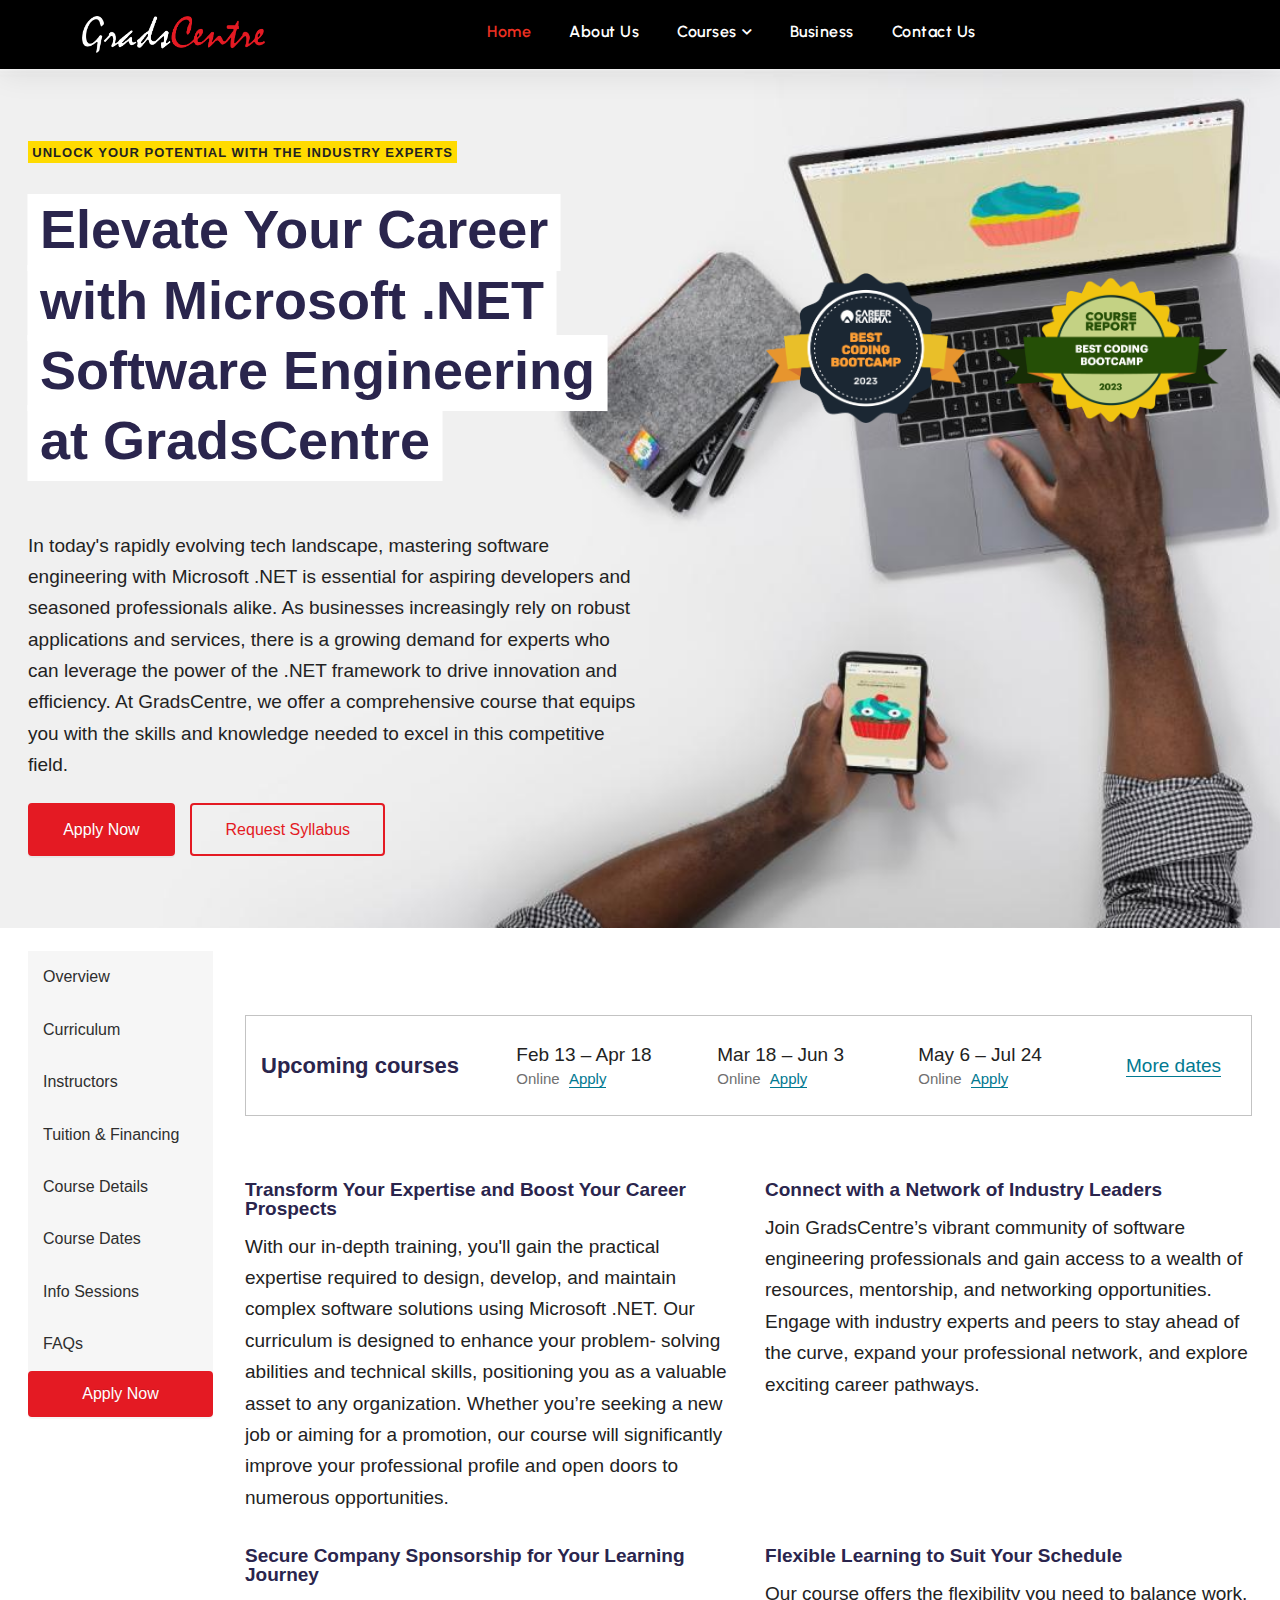
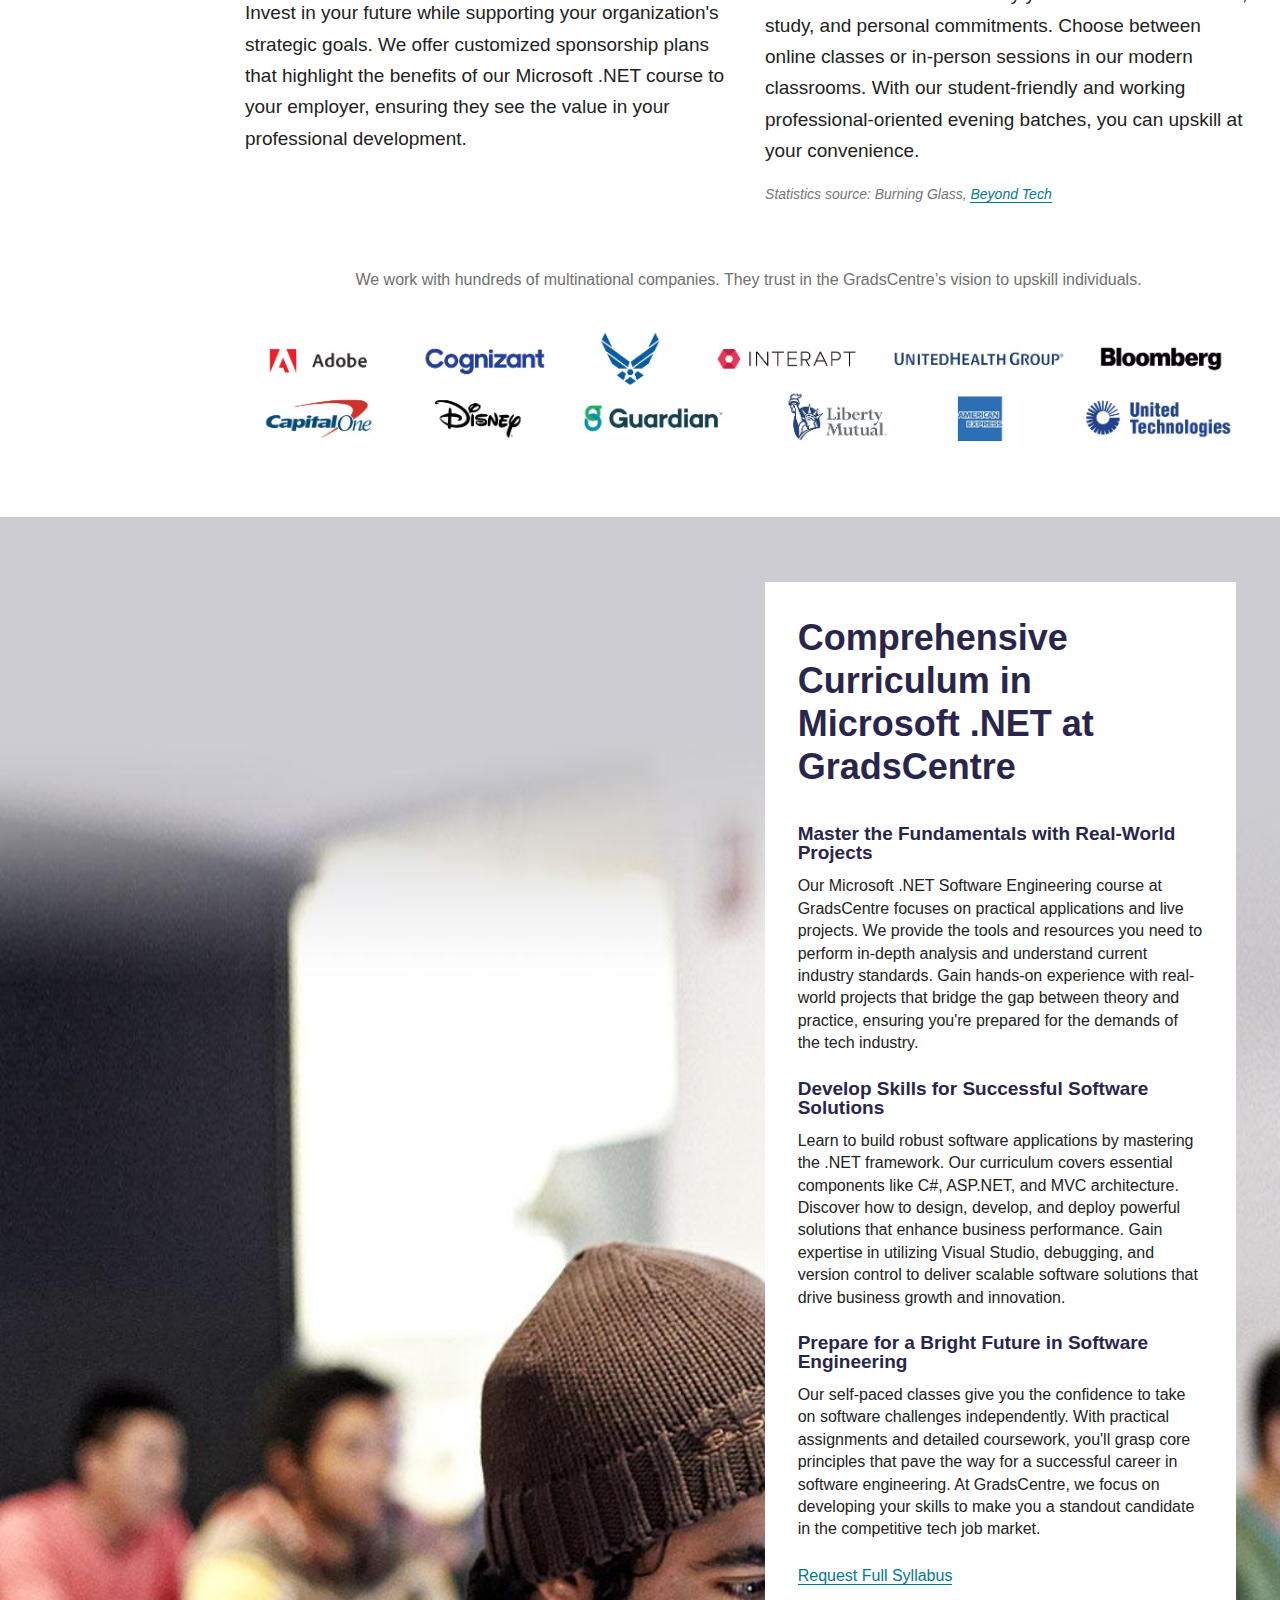
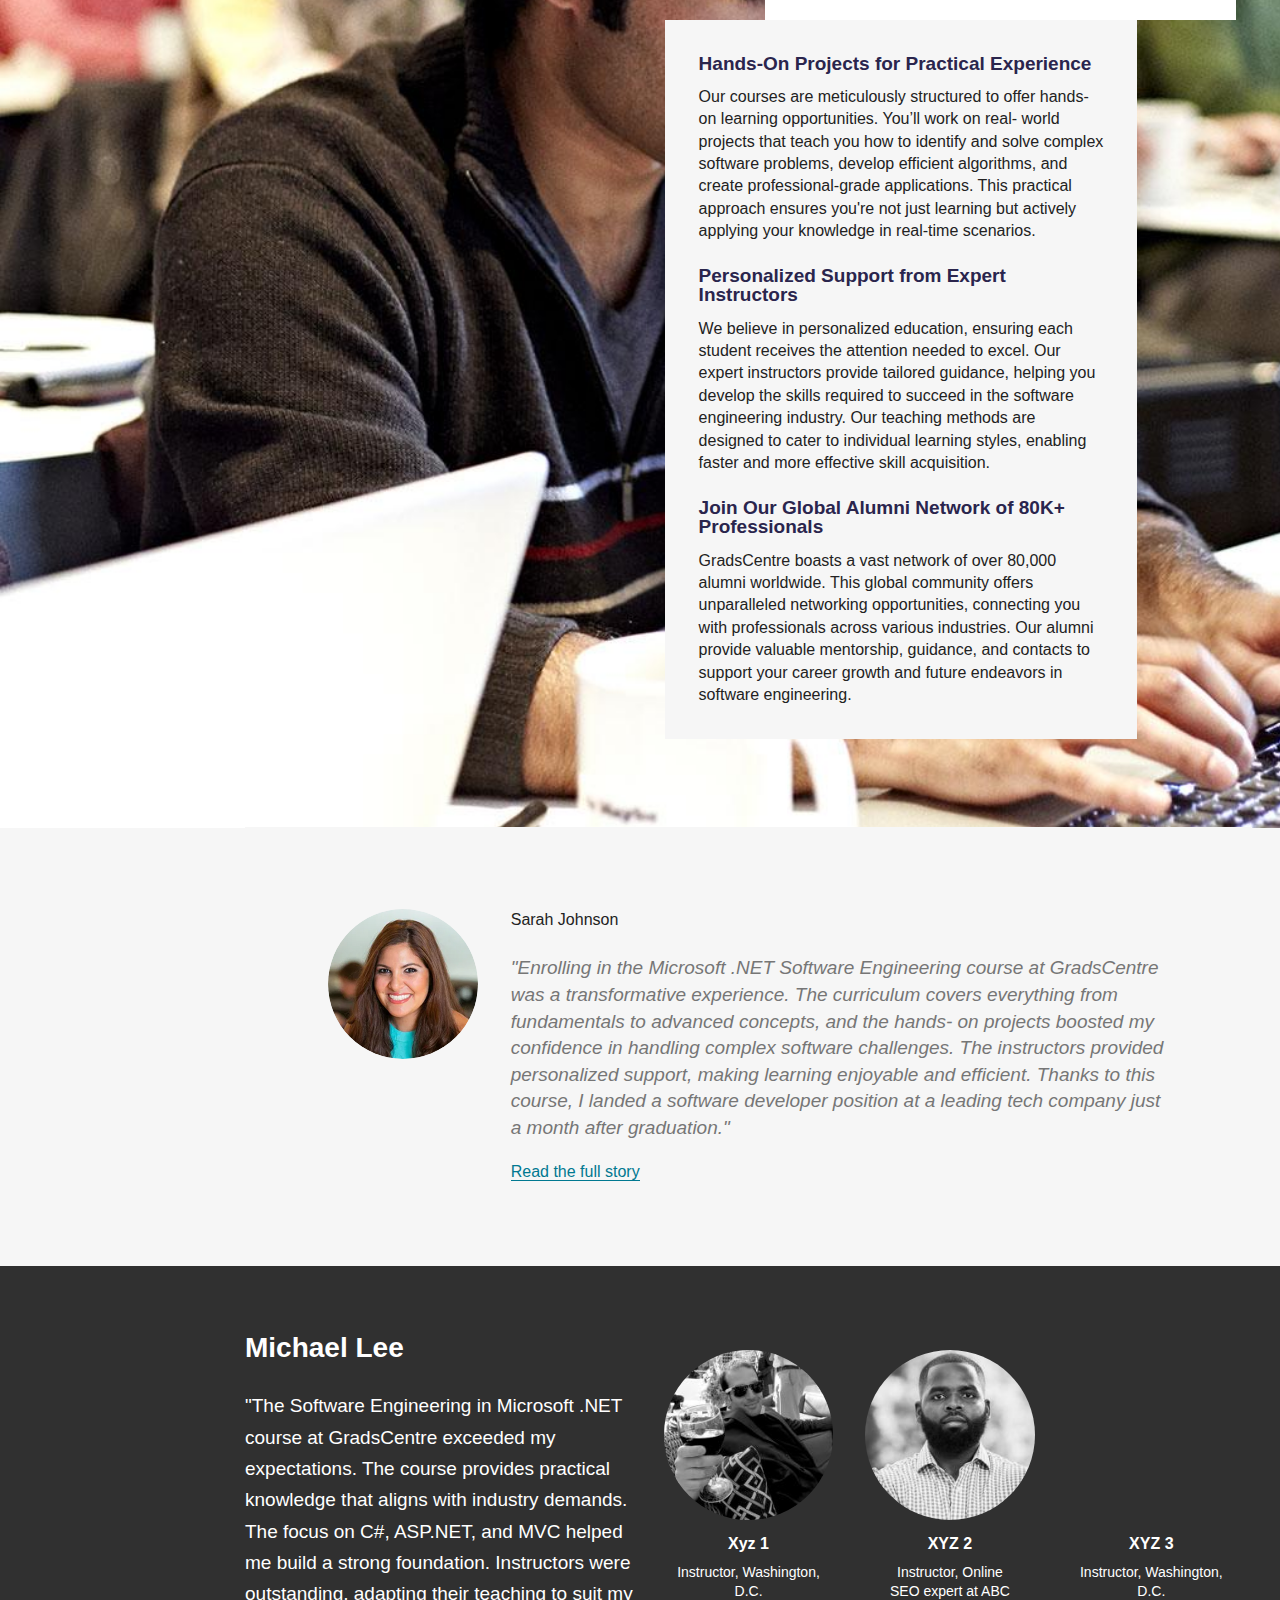
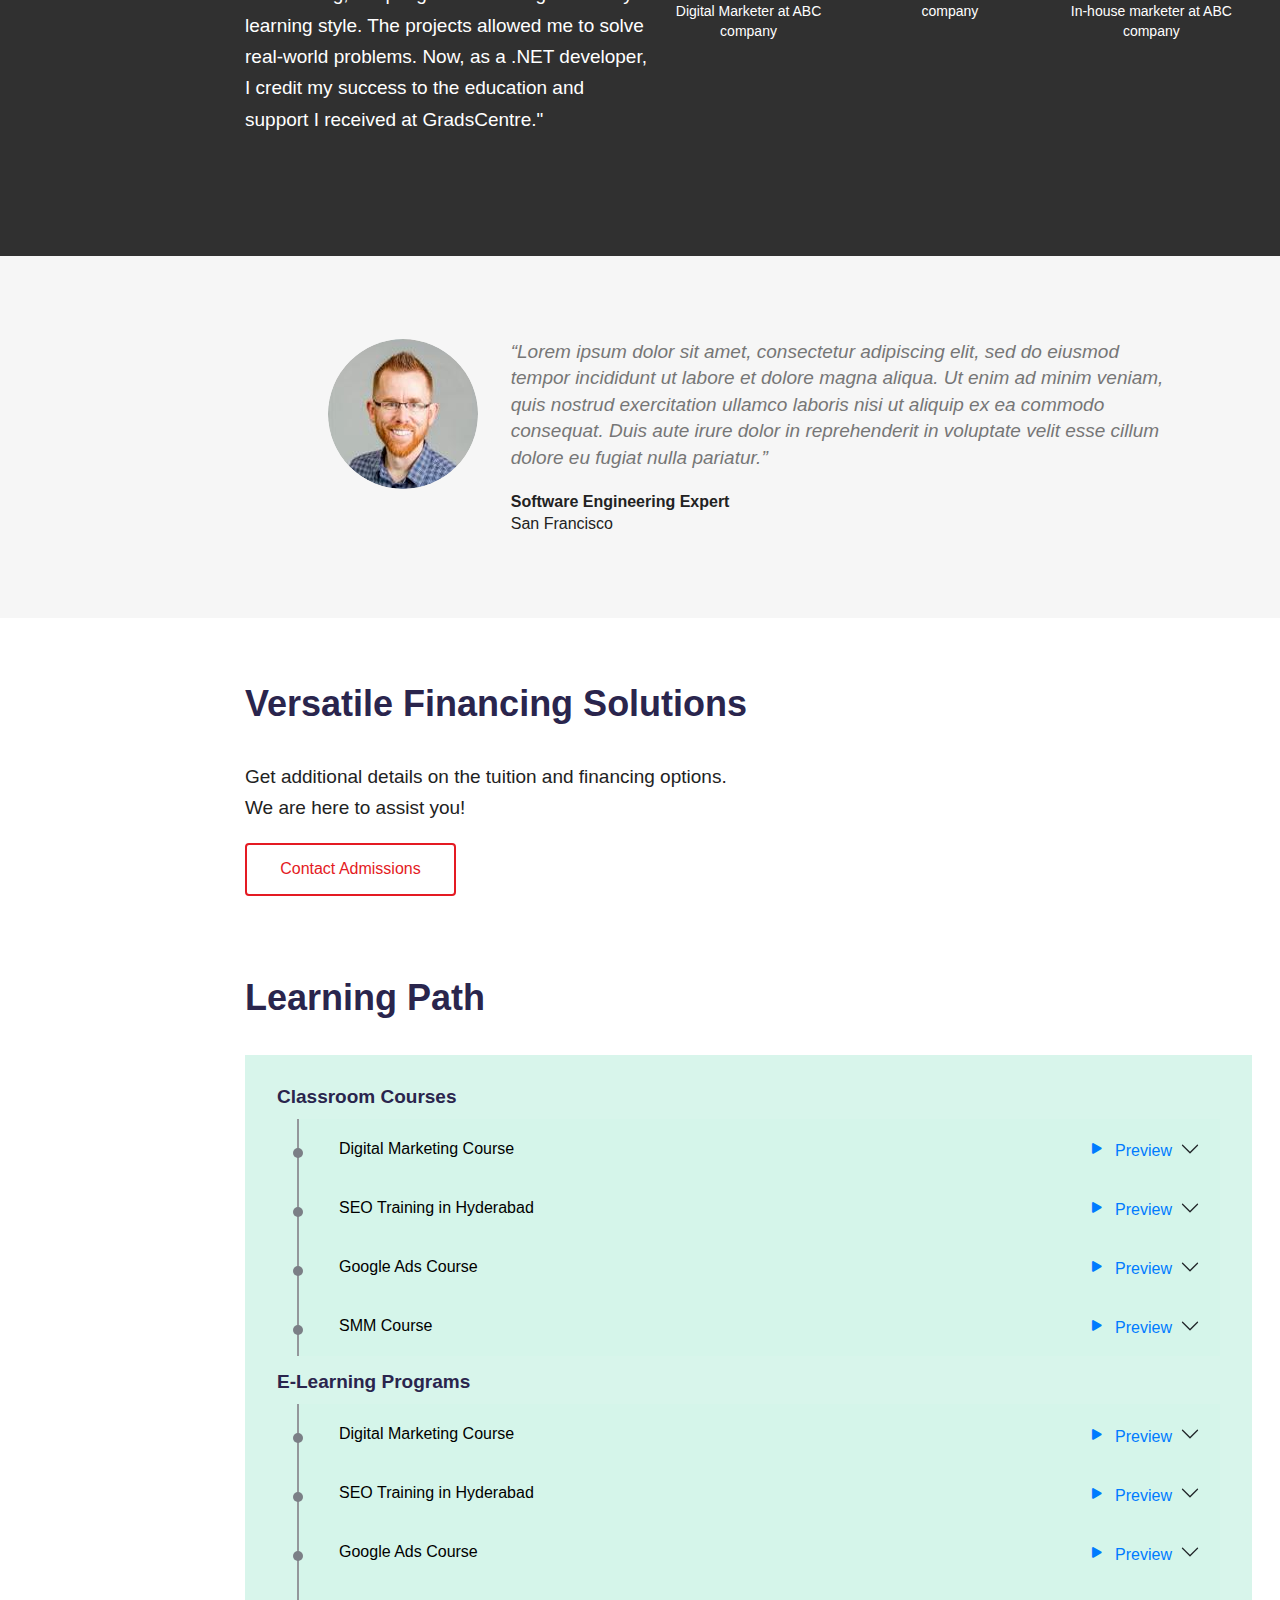
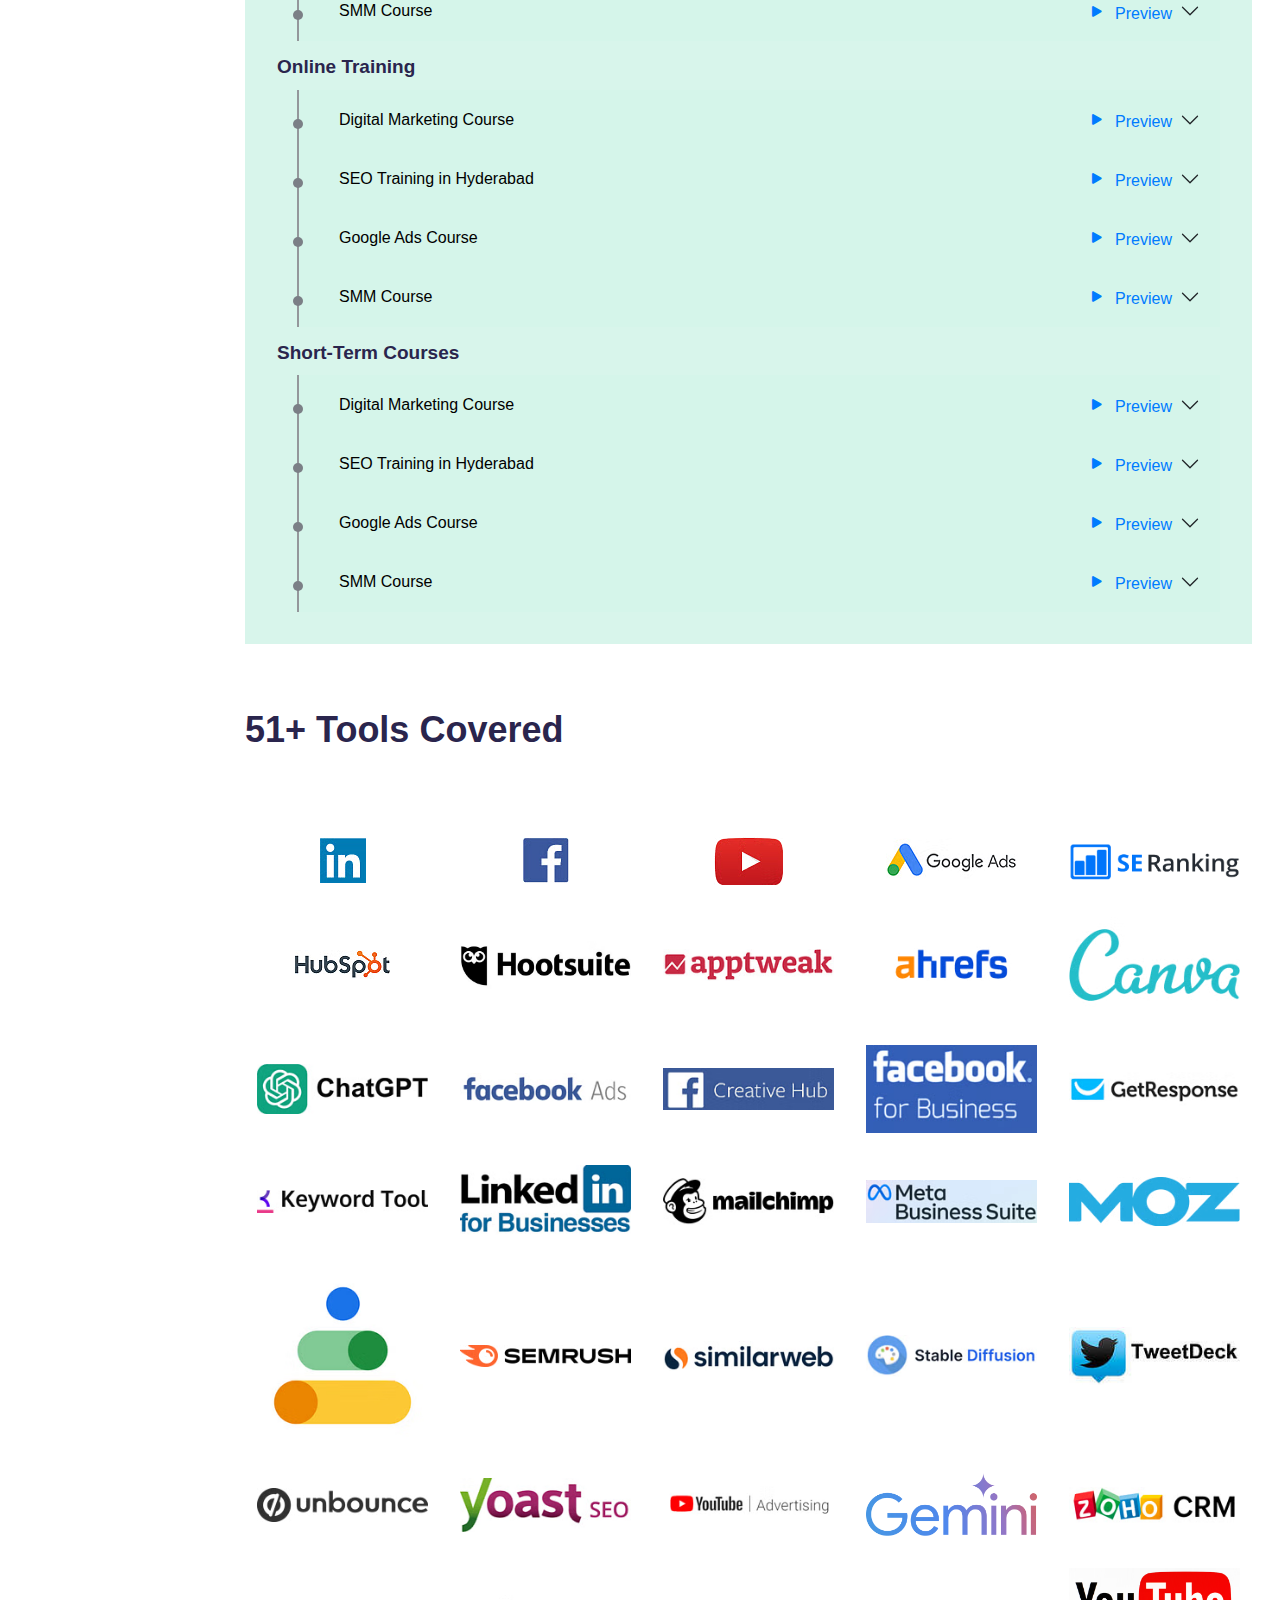
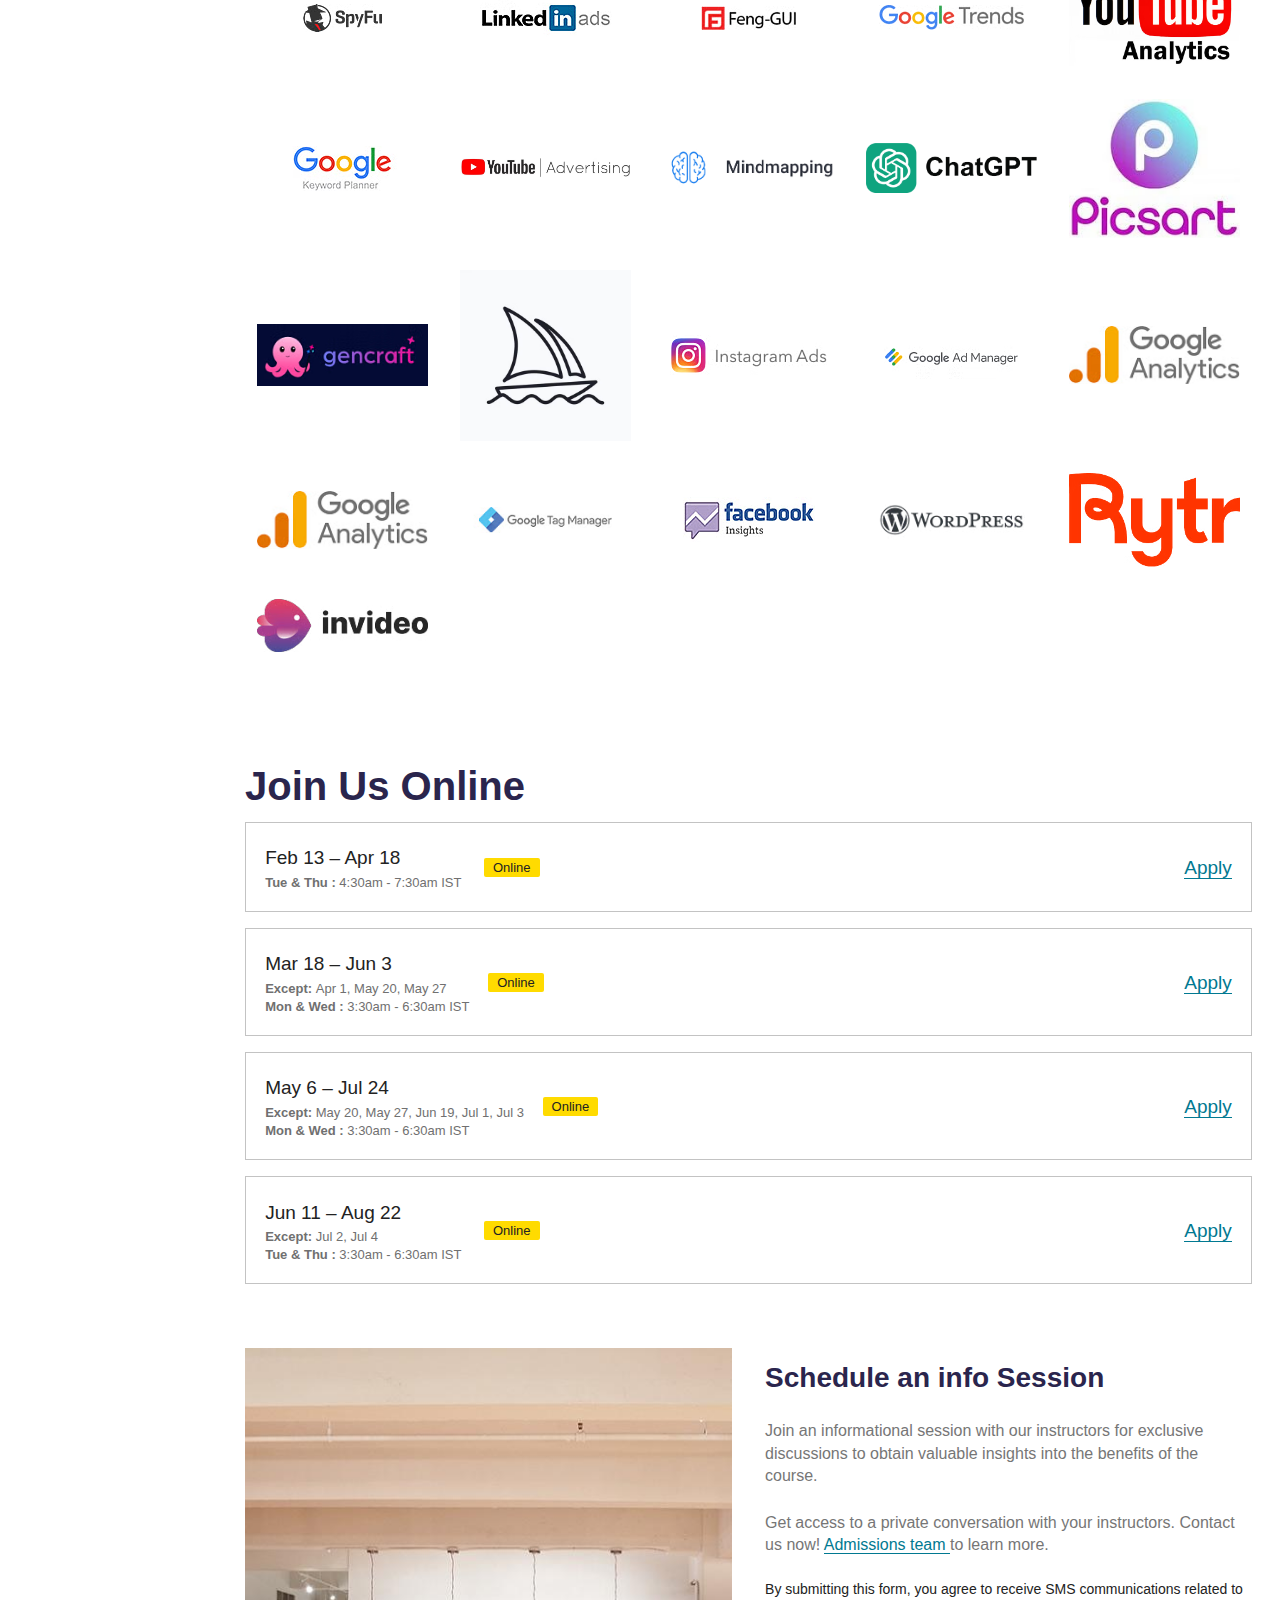
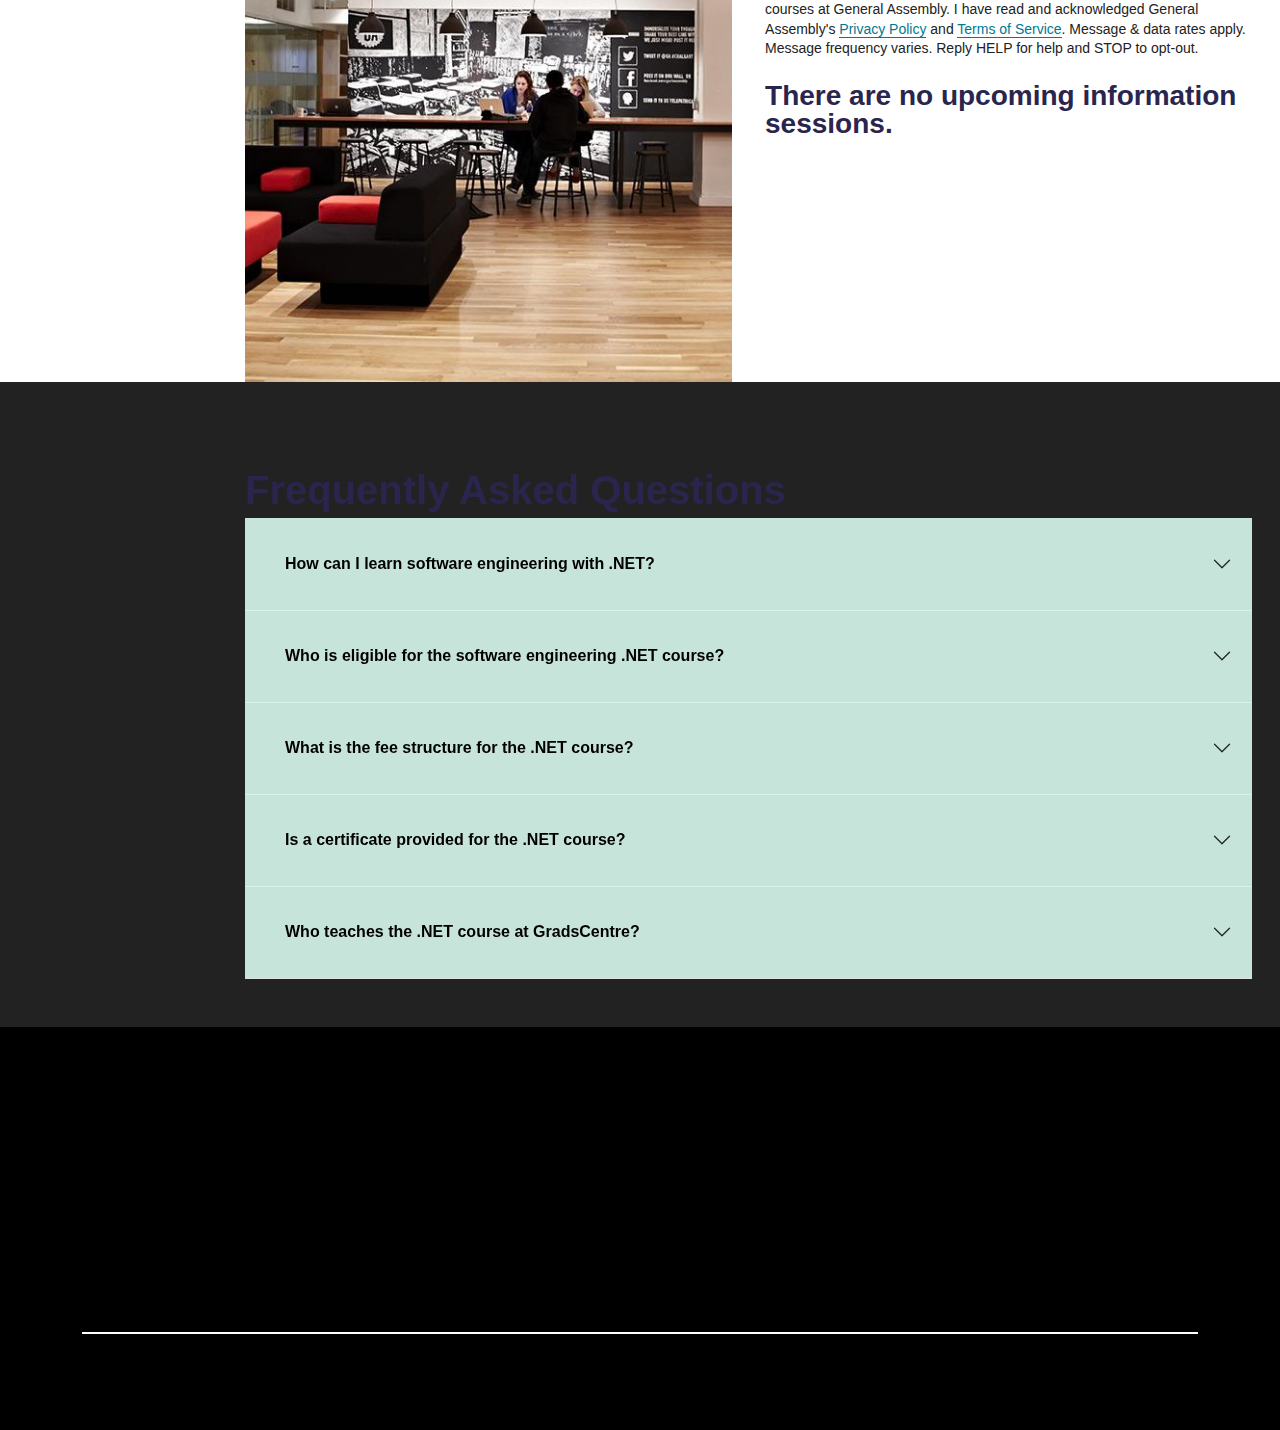
==== commit 3b6e87b7: "Merge branch 'main' of https://github.com/Nazim-raza/elearning" ====
--- a/index.html
+++ b/index.html
@@ -361,6 +361,7 @@
                               >Tuition &amp; Financing</a
                             >
                           </li>
+                          <li><a href="#learningPath">Course Details</a></li>
                           <li><a href="#course-dates">Course Dates</a></li>
                           <li><a href="#info-sessions">Info Sessions</a></li>
                           <li>
@@ -1296,7 +1297,7 @@
                   </div>
                 </div>
 
-                <section class="learningPath">
+                <section id="learningPath">
                   <div
                     id="flexible-financing-options"
                     class="padding--default layout layout--onecol ga-block-white"
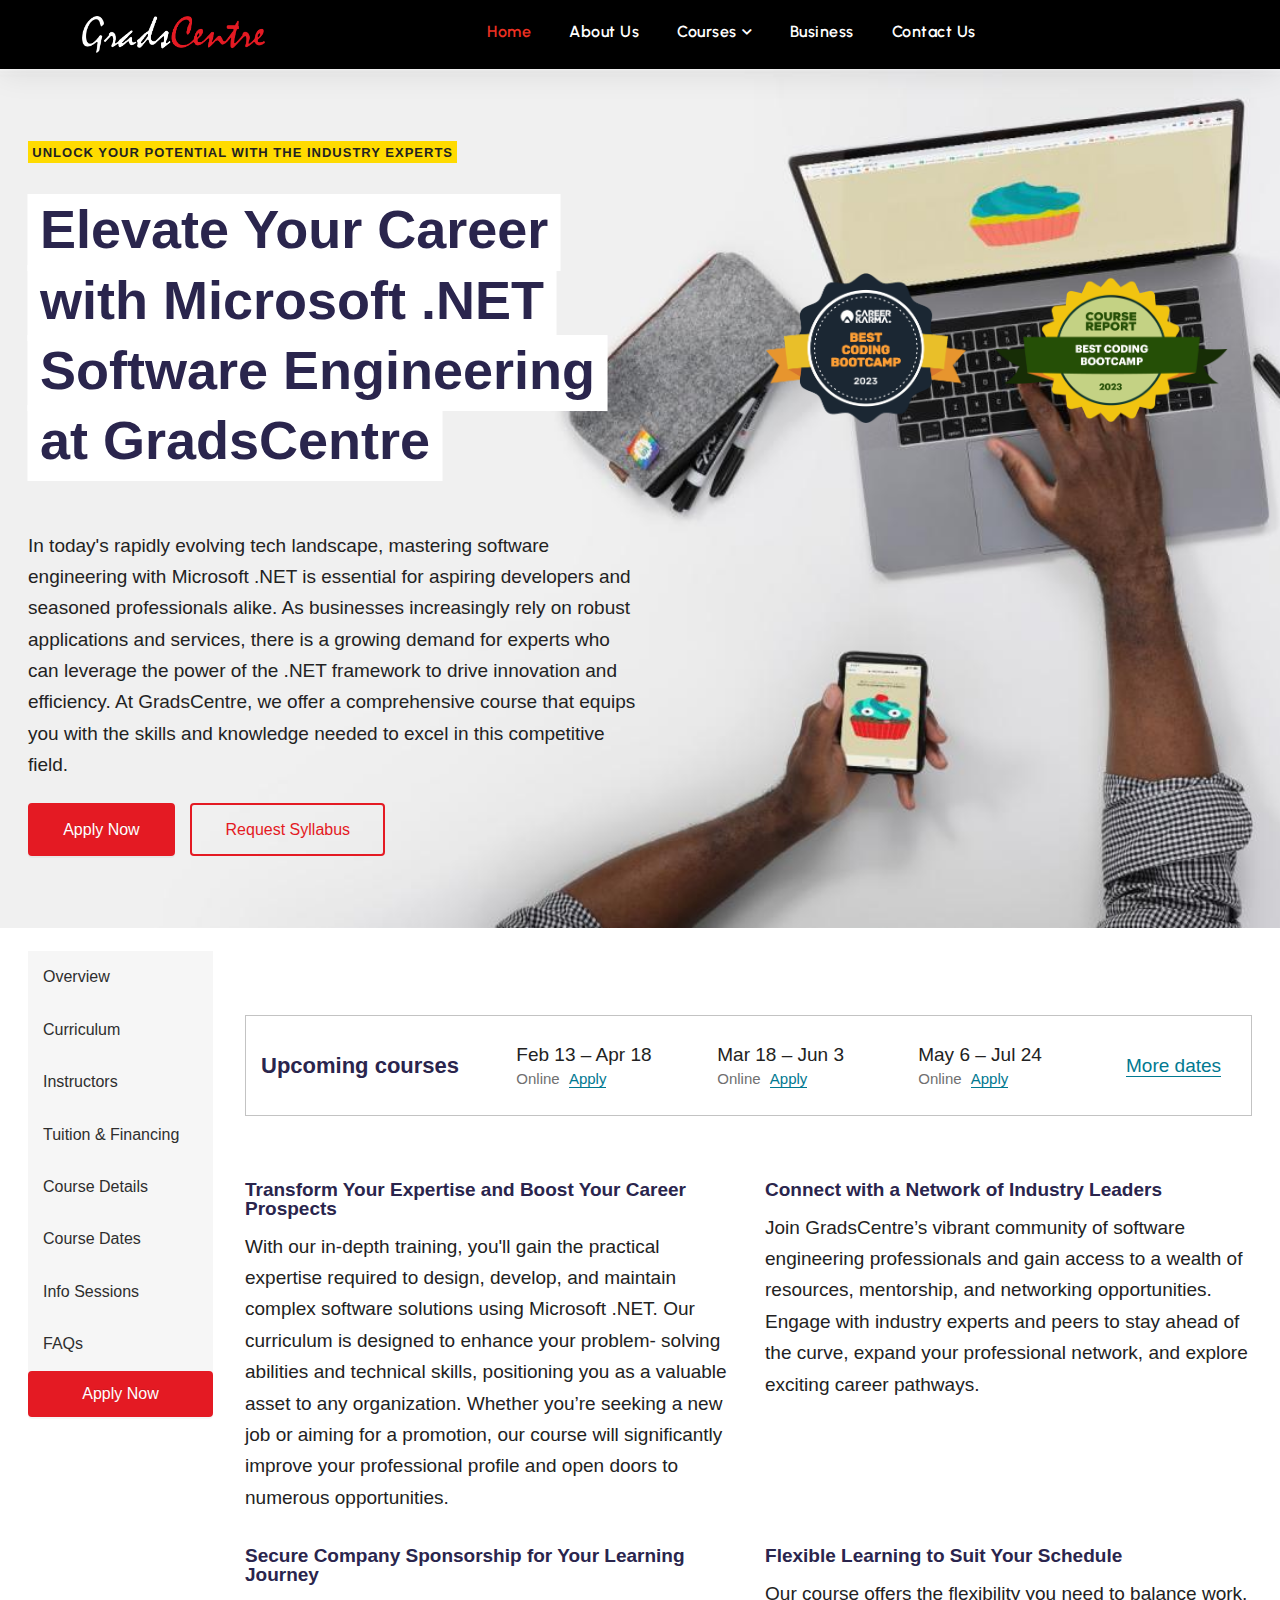
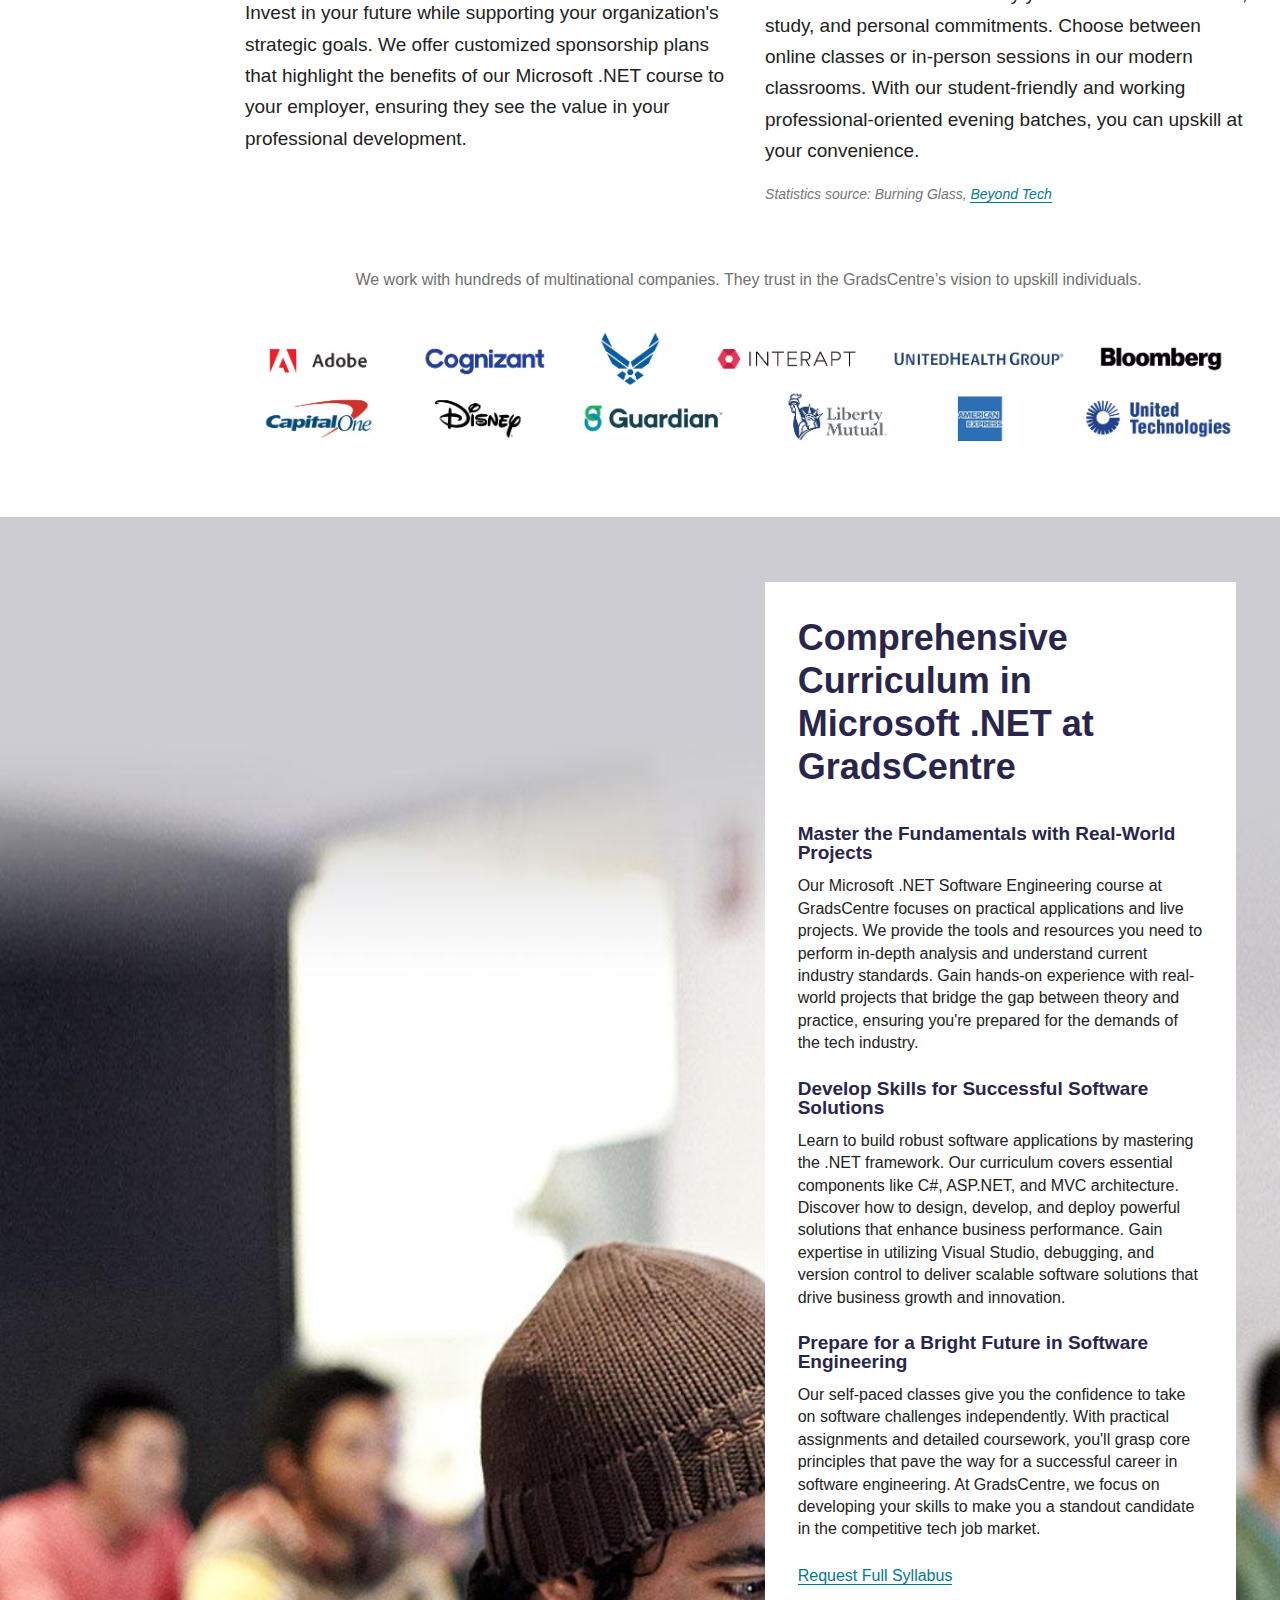
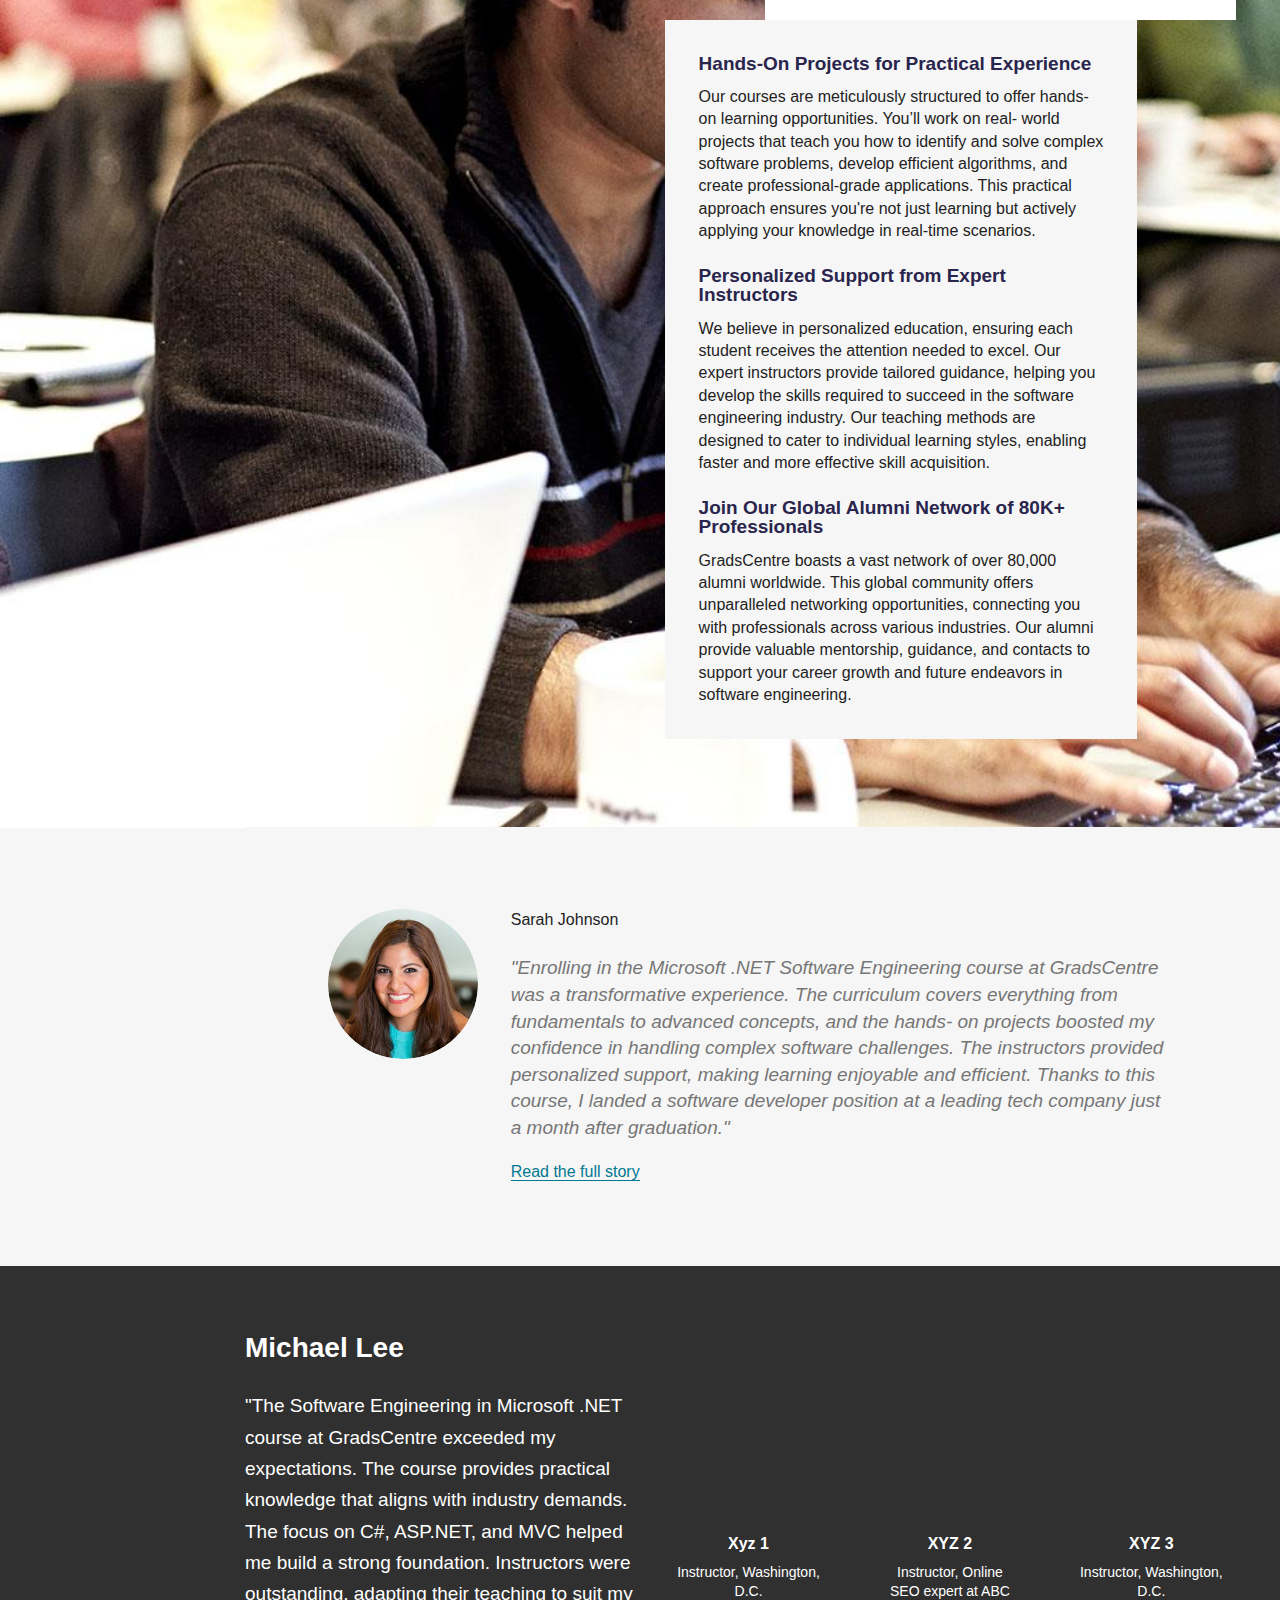
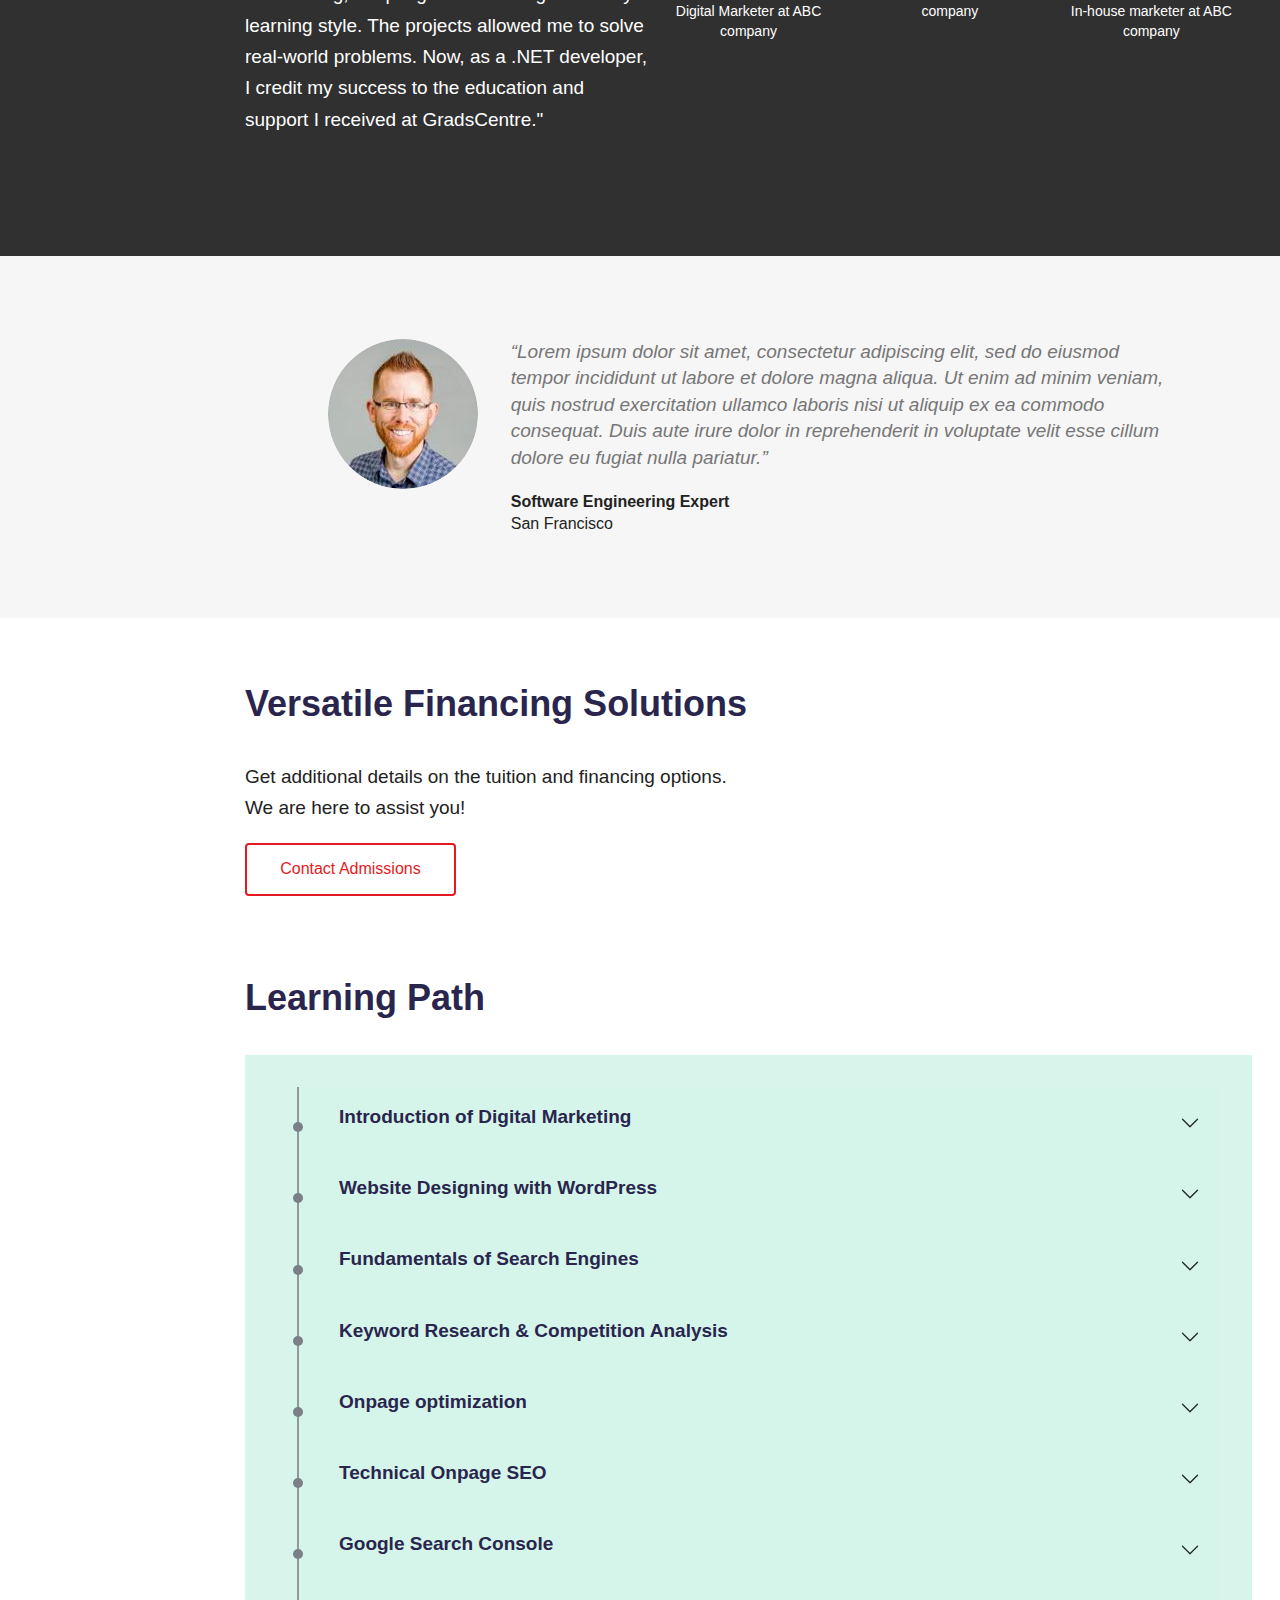
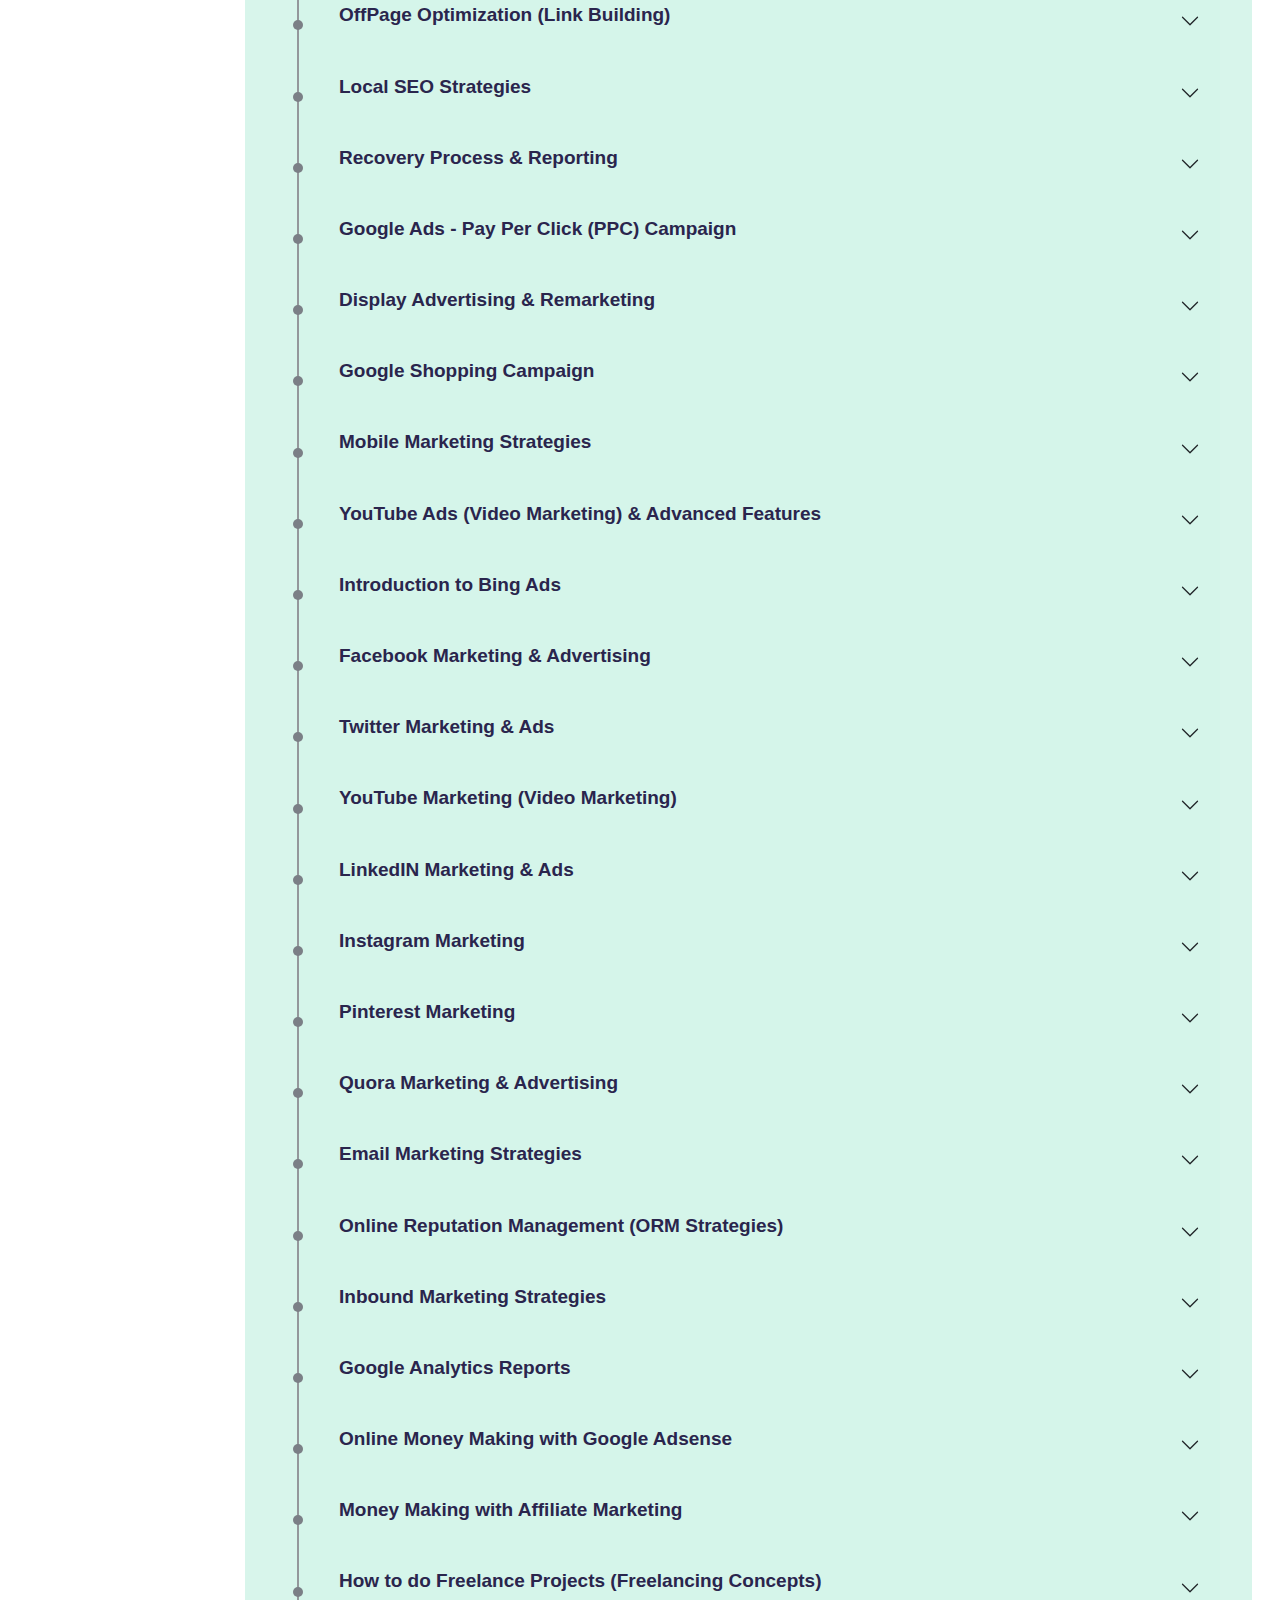
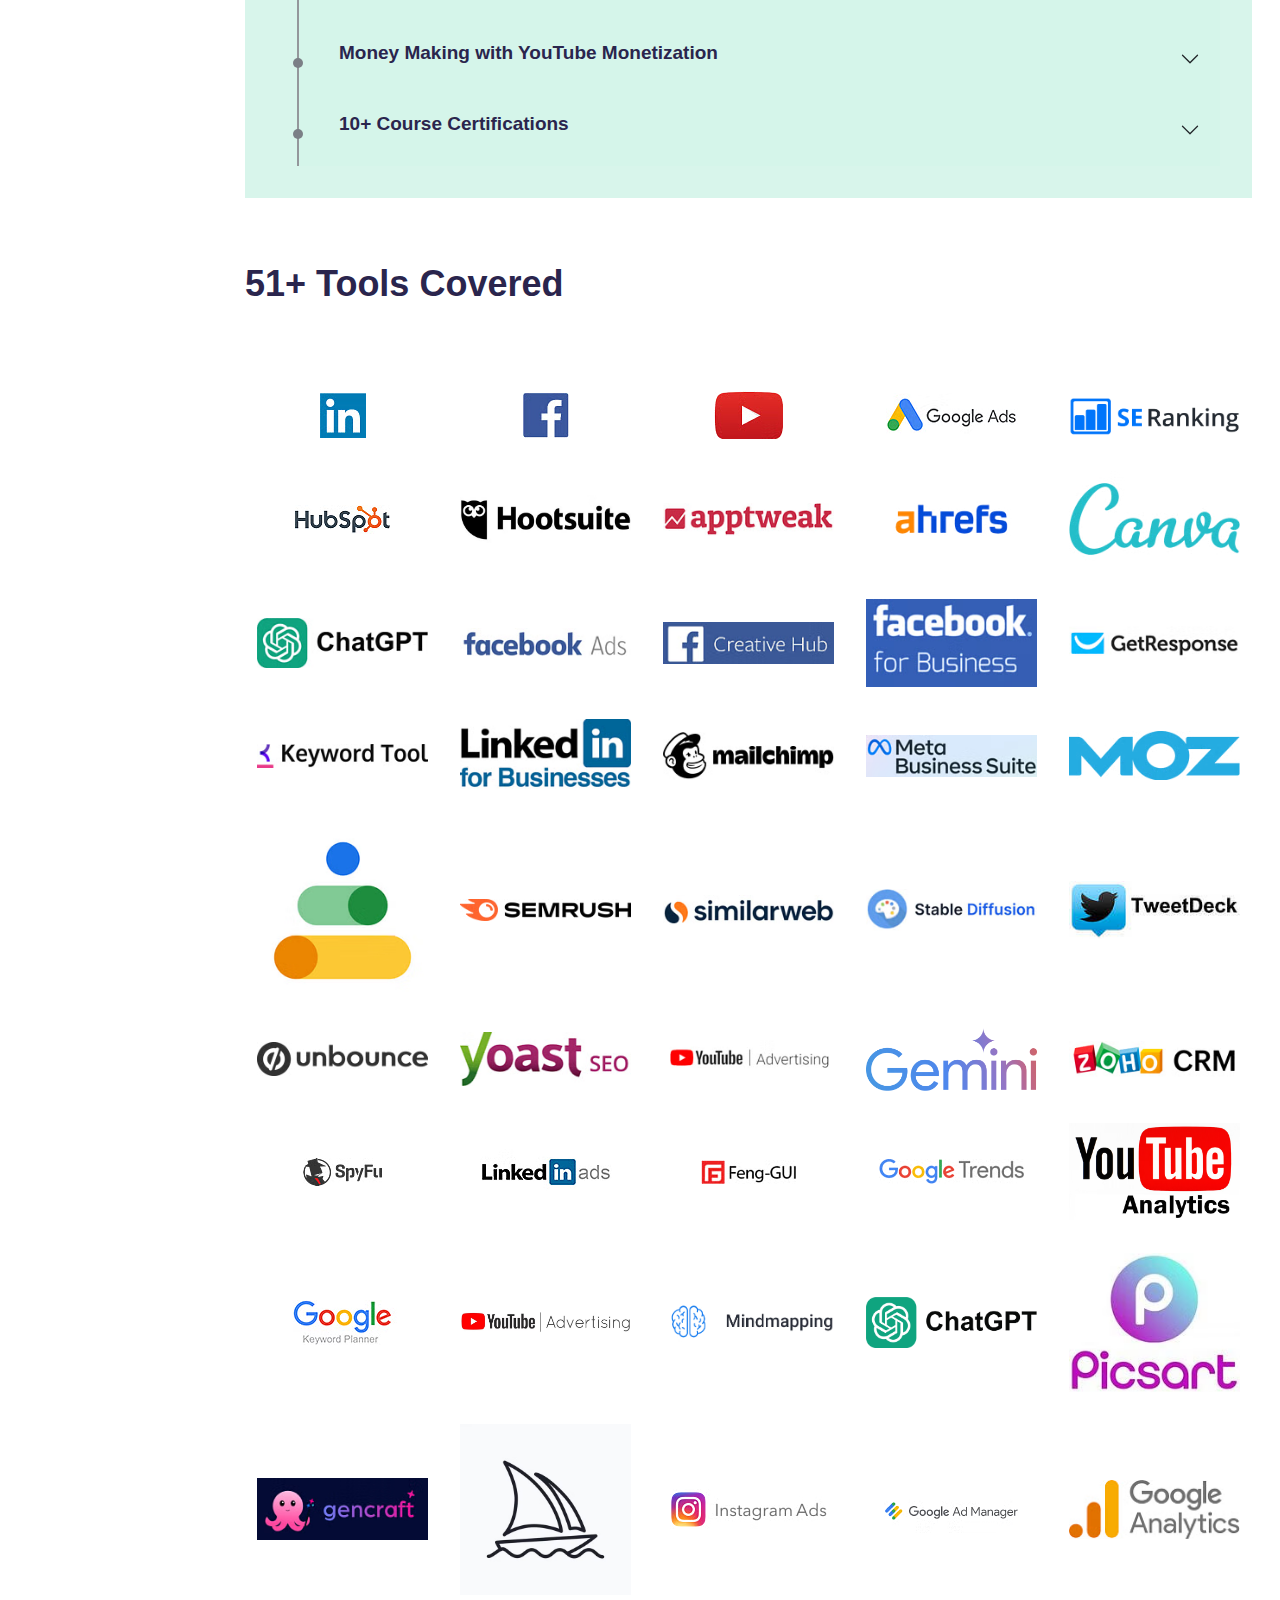
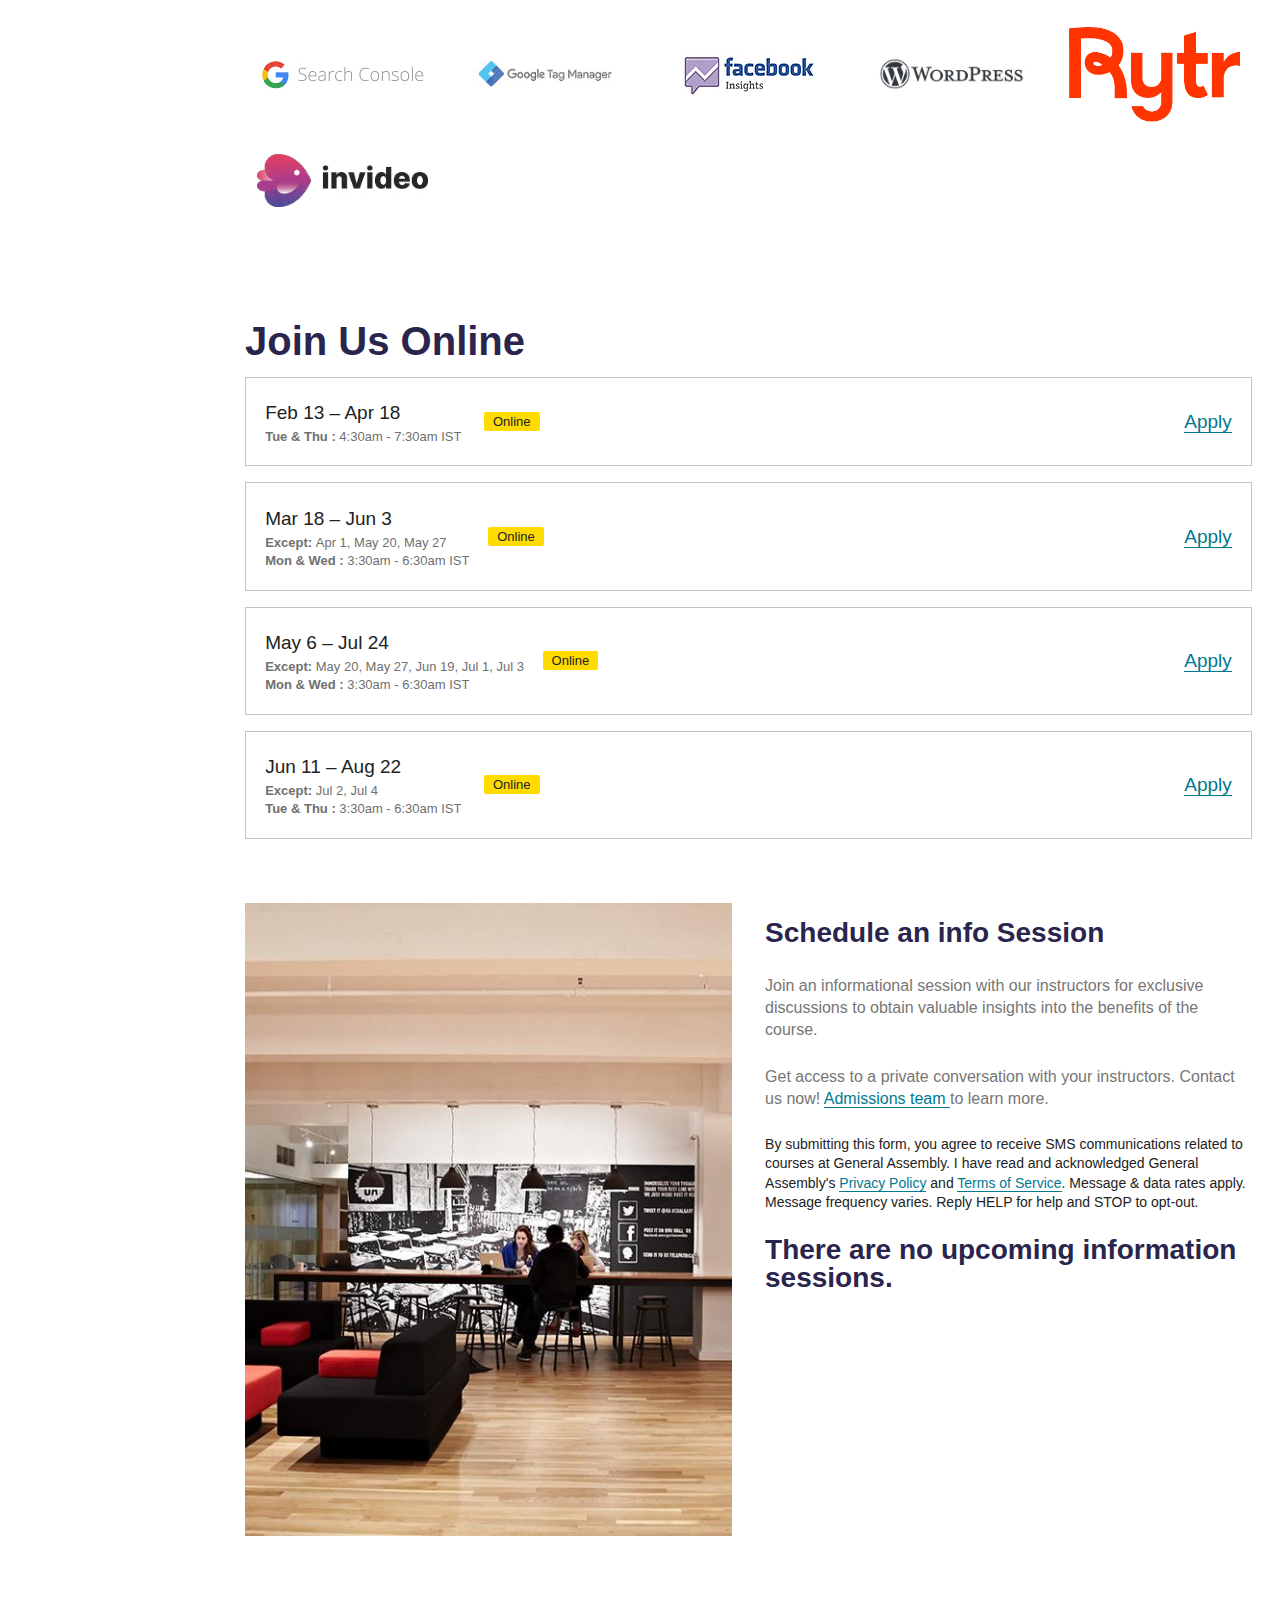
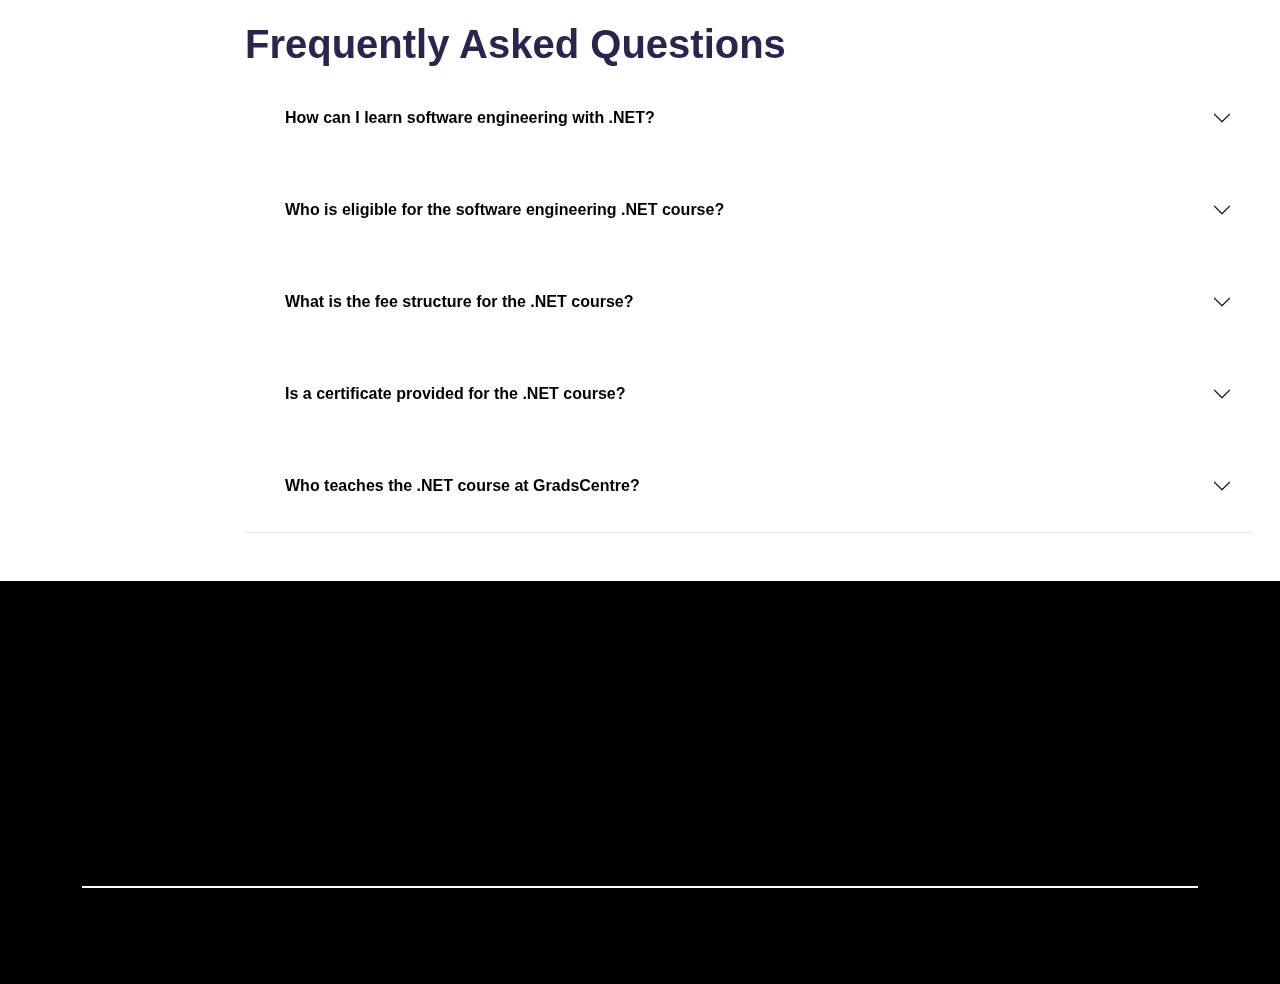
==== commit ba44078e: "3rdd" ====
--- a/index.html
+++ b/index.html
@@ -1,759 +1,699 @@
 <html lang="en">
-  <head>
-    <meta charset="UTF-8" />
-    <meta name="viewport" content="width=device-width, initial-scale=1.0" />
-    <title>Grade Center</title>
-    <!-- favicons Icons -->
-    <link
-      rel="apple-touch-icon"
-      sizes="180x180"
-      href="assets/images/favicons/apple-touch-icon.png"
-    />
-    <link
-      rel="icon"
-      type="image/png"
-      sizes="32x32"
-      href="assets/images/favicons/favicon-32x32.png"
-    />
-    <link
-      rel="icon"
-      type="image/png"
-      sizes="16x16"
-      href="assets/images/favicons/favicon-16x16.png"
-    />
-    <link rel="manifest" href="assets/images/favicons/site.webmanifest" />
-    <meta name="description" content="Grade HTML Template For Educaton & LMS" />
-    <!-- fonts -->
-    <link rel="preconnect" href="https://fonts.googleapis.com/" />
-    <link rel="preconnect" href="https://fonts.gstatic.com/" crossorigin />
-    <link
-      href="https://fonts.googleapis.com/css2?family=Urbanist:ital,wght@0,300;0,400;0,500;0,600;0,700;0,800;0,900;1,300;1,400;1,500;1,600;1,700;1,800;1,900&amp;family=Water+Brush&amp;display=swap"
-      rel="stylesheet"
-    />
-    <link
-      rel="stylesheet"
-      href="assets/vendors/bootstrap/css/bootstrap.min.css"
-    />
-    <link
-      href="https://cdn.jsdelivr.net/npm/bootstrap-icons/font/bootstrap-icons.css"
-      rel="stylesheet"
-    />
-
-    <link
-      rel="stylesheet"
-      href="assets/vendors/bootstrap-select/bootstrap-select.min.css"
-    />
-    <link rel="stylesheet" href="assets/vendors/jquery-ui/jquery-ui.css" />
-    <link rel="stylesheet" href="assets/vendors/animate/animate.min.css" />
-    <link rel="stylesheet" href="assets/vendors/fontawesome/css/all.min.css" />
-    <link rel="stylesheet" href="assets/vendors/grade-icons/style.css" />
-    <link rel="stylesheet" href="assets/vendors/jarallax/jarallax.css" />
-    <link
-      rel="stylesheet"
-      href="assets/vendors/jquery-magnific-popup/jquery.magnific-popup.css"
-    />
-    <link
-      rel="stylesheet"
-      href="assets/vendors/nouislider/nouislider.min.css"
-    />
-    <link
-      rel="stylesheet"
-      href="assets/vendors/nouislider/nouislider.pips.css"
-    />
-    <link rel="stylesheet" href="assets/vendors/odometer/odometer.min.css" />
-    <link
-      rel="stylesheet"
-      href="assets/vendors/tiny-slider/tiny-slider.min.css"
-    />
-    <link
-      rel="stylesheet"
-      href="assets/vendors/owl-carousel/assets/owl.carousel.min.css"
-    />
-    <link
-      rel="stylesheet"
-      href="assets/vendors/owl-carousel/assets/owl.theme.default.min.css"
-    />
-    <!-- template styles -->
-    <link rel="stylesheet" href="./assets/css/custom.css" />
-    <link rel="stylesheet" href="assets/css/style.css" />
-  </head>
-
-  <body class="">
-    <!--<div class="custom-cursor__cursor"></div>-->
-    <!--<div class="custom-cursor__cursor-two"></div>-->
-    <div class="preloader">
-      <div
-        class="preloader__image"
-        style="background-image: url(assets/images/loader.png)"
-      ></div>
+
+<head>
+  <meta charset="UTF-8" />
+  <meta name="viewport" content="width=device-width, initial-scale=1.0" />
+  <title>Grade Center</title>
+  <!-- favicons Icons -->
+  <link rel="apple-touch-icon" sizes="180x180" href="assets/images/favicons/apple-touch-icon.png" />
+  <link rel="icon" type="image/png" sizes="32x32" href="assets/images/favicons/favicon-32x32.png" />
+  <link rel="icon" type="image/png" sizes="16x16" href="assets/images/favicons/favicon-16x16.png" />
+  <link rel="manifest" href="assets/images/favicons/site.webmanifest" />
+  <meta name="description" content="Grade HTML Template For Educaton & LMS" />
+  <!-- fonts -->
+  <link rel="preconnect" href="https://fonts.googleapis.com/" />
+  <link rel="preconnect" href="https://fonts.gstatic.com/" crossorigin />
+  <link
+    href="https://fonts.googleapis.com/css2?family=Urbanist:ital,wght@0,300;0,400;0,500;0,600;0,700;0,800;0,900;1,300;1,400;1,500;1,600;1,700;1,800;1,900&amp;family=Water+Brush&amp;display=swap"
+    rel="stylesheet" />
+  <link rel="stylesheet" href="assets/vendors/bootstrap/css/bootstrap.min.css" />
+  <link href="https://cdn.jsdelivr.net/npm/bootstrap-icons/font/bootstrap-icons.css" rel="stylesheet" />
+
+  <link rel="stylesheet" href="assets/vendors/bootstrap-select/bootstrap-select.min.css" />
+  <link rel="stylesheet" href="assets/vendors/jquery-ui/jquery-ui.css" />
+  <link rel="stylesheet" href="assets/vendors/animate/animate.min.css" />
+  <link rel="stylesheet" href="assets/vendors/fontawesome/css/all.min.css" />
+  <link rel="stylesheet" href="assets/vendors/grade-icons/style.css" />
+  <link rel="stylesheet" href="assets/vendors/jarallax/jarallax.css" />
+  <link rel="stylesheet" href="assets/vendors/jquery-magnific-popup/jquery.magnific-popup.css" />
+  <link rel="stylesheet" href="assets/vendors/nouislider/nouislider.min.css" />
+  <link rel="stylesheet" href="assets/vendors/nouislider/nouislider.pips.css" />
+  <link rel="stylesheet" href="assets/vendors/odometer/odometer.min.css" />
+  <link rel="stylesheet" href="assets/vendors/tiny-slider/tiny-slider.min.css" />
+  <link rel="stylesheet" href="assets/vendors/owl-carousel/assets/owl.carousel.min.css" />
+  <link rel="stylesheet" href="assets/vendors/owl-carousel/assets/owl.theme.default.min.css" />
+  <!-- template styles -->
+  <link rel="stylesheet" href="./assets/css/custom.css" />
+  <link rel="stylesheet" href="assets/css/style.css" />
+</head>
+
+<body class="">
+  <!--<div class="custom-cursor__cursor"></div>-->
+  <!--<div class="custom-cursor__cursor-two"></div>-->
+  <div class="preloader">
+    <div class="preloader__image" style="background-image: url(assets/images/loader.png)"></div>
+  </div>
+  <!-- /.preloader -->
+  <div class="page-wrapper" style="background-color: white;">
+    <header class="main-header-two">
+      <nav class="main-menu">
+        <div class="container">
+          <div class="main-menu__logo">
+            <a href="index.html">
+              <img src="assets/images/logo-light.png" width="183" height="48" alt="Grade" />
+            </a>
+          </div>
+          <!-- /.main-menu__logo -->
+          <div class="main-menu__nav">
+            <ul class="main-menu__list">
+              <li><a href="index.html">Home</a></li>
+              <li>
+                <a href="about.html">About Us</a>
+                <!--<ul>-->
+                <!--    <li><a href="javascript:void(0)">About</a></li>-->
+                <!--    <li><a href="javascript:void(0)">Our Teacher</a></li>-->
+                <!--</ul>-->
+              </li>
+              <li class="dropdown">
+                <a href="javascript:void(0)">Courses</a>
+                <ul>
+                  <li class="dropdown">
+                    <a href="javascript:void(0)">Full Time</a>
+                    <ul>
+                      <li>
+                        <a href="software-development.html">Software Development</a>
+                      </li>
+                      <li>
+                        <a href="digital-marketing.html">Digital Marketing</a>
+                      </li>
+                      <li>
+                        <a href="fullstack-development.html">Fullstack Development</a>
+                      </li>
+                    </ul>
+                  </li>
+                  <li>
+                    <a href="javascript:void(0)">Part-time</a>
+                    <ul>
+                      <li>
+                        <a href="software-development.html">Software Development</a>
+                      </li>
+                    </ul>
+                  </li>
+                  <li>
+                    <a href="course-details.html">Online</a>
+                    <ul>
+                      <li>
+                        <a href="software-development.html">Software Development</a>
+                      </li>
+                      <li>
+                        <a href="digital-marketing.html">Digital Marketing</a>
+                      </li>
+                    </ul>
+                  </li>
+                </ul>
+              </li>
+              <li><a href="business.html">Business</a></li>
+              <li><a href="contact.html">Contact Us</a></li>
+            </ul>
+          </div>
+          <div class="main-menu__right">
+            <a href="#" class="main-menu__toggler mobile-nav__toggler">
+              <i class="fa fa-bars"></i>
+            </a>
+          </div>
+        </div>
+      </nav>
+      <!-- /.main-menu -->
+    </header>
+    <!-- /.main-header-two -->
+    <div class="stricky-header stricked-menu main-menu main-header-two">
+      <div class="sticky-header__content"></div>
     </div>
-    <!-- /.preloader -->
-    <div class="page-wrapper">
-      <header class="main-header-two">
-        <nav class="main-menu">
-          <div class="container">
-            <div class="main-menu__logo">
-              <a href="index.html">
-                <img
-                  src="assets/images/logo-light.png"
-                  width="183"
-                  height="48"
-                  alt="Grade"
-                />
-              </a>
-            </div>
-            <!-- /.main-menu__logo -->
-            <div class="main-menu__nav">
-              <ul class="main-menu__list">
-                <li><a href="index.html">Home</a></li>
-                <li>
-                  <a href="about.html">About Us</a>
-                  <!--<ul>-->
-                  <!--    <li><a href="javascript:void(0)">About</a></li>-->
-                  <!--    <li><a href="javascript:void(0)">Our Teacher</a></li>-->
-                  <!--</ul>-->
-                </li>
-                <li class="dropdown">
-                  <a href="javascript:void(0)">Courses</a>
+    <main role="main">
+      <div class="layout-content">
+        <div class="region region-content">
+          <article class="node node--type-program-instance node--view-mode-full">
+            <div class="program__masthead">
+              <div class="program__image">
+                <article class="media media--type-image media--view-mode-masthead-program-header">
+                  <div class="field field--name-field-image field--type-image field--label-hidden field__item">
+                    <picture>
+                      <source srcset="assets/images/SC_FEWD_Header_0623_NB.jpg" media="all and (min-width: 1600px)"
+                        type="image/webp" width="1920" height="721" />
+                      <img loading="lazy" src="assets/images/SC_FEWD_Header_0623_NB.jpg?itok=PxS10DZU" width="1920"
+                        height="721" alt="SC_FEWD_Header_0623_NB" />
+                    </picture>
+                  </div>
+                </article>
+              </div>
+              <div class="program__header">
+                <div class="program__highlight ga-type-highlight">
+                  UNLOCK YOUR POTENTIAL WITH THE INDUSTRY EXPERTS
+                </div>
+                <div class="program__title-container">
+                  <h1 class="program__title">
+                    <span class="field field--name-title field--type-string field--label-hidden">Elevate Your Career
+                      with Microsoft .NET Software
+                      Engineering at GradsCentre</span>
+                  </h1>
+                </div>
+              </div>
+              <div class="program__summary-container">
+                <div class="program__summary">
+                  <p>
+                    In today's rapidly evolving tech landscape, mastering
+                    software engineering with Microsoft .NET is essential for
+                    aspiring developers and seasoned professionals alike. As
+                    businesses increasingly rely on robust applications and
+                    services, there is a growing demand for experts who can
+                    leverage the power of the .NET framework to drive
+                    innovation and efficiency. At GradsCentre, we offer a
+                    comprehensive course that equips you with the skills and
+                    knowledge needed to excel in this competitive field.
+                  </p>
+
                   <ul>
-                    <li class="dropdown">
-                      <a href="javascript:void(0)">Full Time</a>
-                      <ul>
-                        <li>
-                          <a href="software-development.html"
-                            >Software Development</a
-                          >
-                        </li>
-                        <li>
-                          <a href="digital-marketing.html">Digital Marketing</a>
-                        </li>
-                        <li>
-                          <a href="fullstack-development.html"
-                            >Fullstack Development</a
-                          >
-                        </li>
-                      </ul>
+                    <li>
+                      <a class="btn-primary" href="contact.html" target="_blank">Apply Now</a>
                     </li>
                     <li>
-                      <a href="javascript:void(0)">Part-time</a>
-                      <ul>
-                        <li>
-                          <a href="software-development.html"
-                            >Software Development</a
-                          >
-                        </li>
-                      </ul>
-                    </li>
-                    <li>
-                      <a href="course-details.html">Online</a>
-                      <ul>
-                        <li>
-                          <a href="software-development.html"
-                            >Software Development</a
-                          >
-                        </li>
-                        <li>
-                          <a href="digital-marketing.html">Digital Marketing</a>
-                        </li>
-                      </ul>
+                      <a href="#contact" class="use-ajax btn-secondary" data-bs-toggle="modal" data-bs-target="#contact"
+                        rel="nofollow" data-dialog-type="modal"
+                        data-dialog-options='{"width":"565px","dialogClass":"ga-common-widget-webformcta"}'
+                        data-once="ajax">
+                        Request Syllabus
+                      </a>
                     </li>
                   </ul>
-                </li>
-                <li><a href="business.html">Business</a></li>
-                <li><a href="contact.html">Contact Us</a></li>
-              </ul>
-            </div>
-            <div class="main-menu__right">
-              <a href="#" class="main-menu__toggler mobile-nav__toggler">
-                <i class="fa fa-bars"></i>
-              </a>
-            </div>
-          </div>
-        </nav>
-        <!-- /.main-menu -->
-      </header>
-      <!-- /.main-header-two -->
-      <div class="stricky-header stricked-menu main-menu main-header-two">
-        <div class="sticky-header__content"></div>
-      </div>
-      <main role="main">
-        <div class="layout-content">
-          <div class="region region-content">
-            <article
-              class="node node--type-program-instance node--view-mode-full"
-            >
-              <div class="program__masthead">
-                <div class="program__image">
-                  <article
-                    class="media media--type-image media--view-mode-masthead-program-header"
-                  >
-                    <div
-                      class="field field--name-field-image field--type-image field--label-hidden field__item"
-                    >
-                      <picture>
-                        <source
-                          srcset="assets/images/SC_FEWD_Header_0623_NB.jpg"
-                          media="all and (min-width: 1600px)"
-                          type="image/webp"
-                          width="1920"
-                          height="721"
-                        />
-                        <img
-                          loading="lazy"
-                          src="assets/images/SC_FEWD_Header_0623_NB.jpg?itok=PxS10DZU"
-                          width="1920"
-                          height="721"
-                          alt="SC_FEWD_Header_0623_NB"
-                        />
-                      </picture>
-                    </div>
-                  </article>
-                </div>
-                <div class="program__header">
-                  <div class="program__highlight ga-type-highlight">
-                    UNLOCK YOUR POTENTIAL WITH THE INDUSTRY EXPERTS
-                  </div>
-                  <div class="program__title-container">
-                    <h1 class="program__title">
-                      <span
-                        class="field field--name-title field--type-string field--label-hidden"
-                        >Elevate Your Career with Microsoft .NET Software
-                        Engineering at GradsCentre</span
-                      >
-                    </h1>
-                  </div>
-                </div>
-                <div class="program__summary-container">
-                  <div class="program__summary">
-                    <p>
-                      In today's rapidly evolving tech landscape, mastering
-                      software engineering with Microsoft .NET is essential for
-                      aspiring developers and seasoned professionals alike. As
-                      businesses increasingly rely on robust applications and
-                      services, there is a growing demand for experts who can
-                      leverage the power of the .NET framework to drive
-                      innovation and efficiency. At GradsCentre, we offer a
-                      comprehensive course that equips you with the skills and
-                      knowledge needed to excel in this competitive field.
-                    </p>
-
-                    <ul>
-                      <li>
-                        <a
-                          class="btn-primary"
-                          href="contact.html"
-                          target="_blank"
-                          >Apply Now</a
-                        >
-                      </li>
-                      <li>
-                        <a
-                          href="#contact"
-                          class="use-ajax btn-secondary"
-                          data-bs-toggle="modal"
-                          data-bs-target="#contact"
-                          rel="nofollow"
-                          data-dialog-type="modal"
-                          data-dialog-options='{"width":"565px","dialogClass":"ga-common-widget-webformcta"}'
-                          data-once="ajax"
-                        >
-                          Request Syllabus
-                        </a>
-                      </li>
-                    </ul>
-                    <!-- Award Container Styles -->
-                    <style type="text/css">
-                      /*<![CDATA[*/
-
+                  <!-- Award Container Styles -->
+                  <style type="text/css">
+                    /*<![CDATA[*/
+
+                    #award-container {
+                      justify-content: center;
+                      align-items: center;
+                      gap: 25px;
+                      display: flex;
+                      flex-direction: row;
+                      position: absolute;
+                      top: -444px;
+                      right: 0px;
+                      width: 100%;
+                      min-height: 220px;
+                    }
+
+                    #award-container>img {
+                      height: 30vw;
+                    }
+
+                    @media only screen and
+                    /* the smallest desktop width to cover */
+                    (min-width: 320px) and (max-width: 425px) {
                       #award-container {
-                        justify-content: center;
+                        top: -65vw;
+                      }
+                    }
+
+                    @media only screen and
+                    /* the smallest desktop width to cover */
+                    (min-width: 426px) and (max-width: 767px) {
+                      #award-container {
+                        top: -58vw;
+                      }
+                    }
+
+                    @media only screen and
+                    /* the smallest desktop width to cover */
+                    (min-width: 768px) {
+                      #award-container {
+                        position: relative;
+                        justify-content: flex-end;
                         align-items: center;
                         gap: 25px;
                         display: flex;
                         flex-direction: row;
+                        flex-wrap: wrap;
+                        margin-top: 33px;
+                        margin-right: 39px;
+                        z-index: 100;
                         position: absolute;
-                        top: -444px;
+                        top: -325px;
                         right: 0px;
-                        width: 100%;
-                        min-height: 220px;
                       }
 
-                      #award-container > img {
-                        height: 30vw;
+                      #award-container>img {
+                        max-height: 150px;
                       }
-
-                      @media only screen and /* the smallest desktop width to cover */ (min-width: 320px) and (max-width: 425px) {
-                        #award-container {
-                          top: -65vw;
-                        }
-                      }
-
-                      @media only screen and /* the smallest desktop width to cover */ (min-width: 426px) and (max-width: 767px) {
-                        #award-container {
-                          top: -58vw;
-                        }
-                      }
-
-                      @media only screen and /* the smallest desktop width to cover */ (min-width: 768px) {
-                        #award-container {
-                          position: relative;
-                          justify-content: flex-end;
-                          align-items: center;
-                          gap: 25px;
-                          display: flex;
-                          flex-direction: row;
-                          flex-wrap: wrap;
-                          margin-top: 33px;
-                          margin-right: 39px;
-                          z-index: 100;
-                          position: absolute;
-                          top: -325px;
-                          right: 0px;
-                        }
-
-                        #award-container > img {
-                          max-height: 150px;
-                        }
-                      }
-
-                      /*]]>*/
-                    </style>
-                    <!-- End Award Container Styles --><!-- Award Container -->
-                    <div id="award-container">
-                      <img
-                        src="assets/images/Career-Karma-Best-Coding-Bootcamp-2023.png"
-                        alt="Career Karma Best Coding Bootcamp of 2023"
-                        max-height="150px"
-                      />
-                      <img
-                        src="assets/images/Course_Report_Best_Coding_Bootcamp-2023.png"
-                        alt="Course Report Best Coding Bootcamp of 2023"
-                        max-height="150px"
-                      />
-                    </div>
-
-                    <!-- End Award Container -->
+                    }
+
+                    /*]]>*/
+                  </style>
+                  <!-- End Award Container Styles --><!-- Award Container -->
+                  <div id="award-container">
+                    <img src="assets/images/Career-Karma-Best-Coding-Bootcamp-2023.png"
+                      alt="Career Karma Best Coding Bootcamp of 2023" max-height="150px" />
+                    <img src="assets/images/Course_Report_Best_Coding_Bootcamp-2023.png"
+                      alt="Course Report Best Coding Bootcamp of 2023" max-height="150px" />
                   </div>
+
+                  <!-- End Award Container -->
                 </div>
               </div>
-              <div class="program__content">
-                <div class="sidebar-nav mobile-collapsed">
-                  <div class="layout-container">
-                    <div class="mobile-toggle">
-                      <a href="#">Learn more about this course</a>
+            </div>
+            <div class="program__content">
+              <div class="sidebar-nav mobile-collapsed">
+                <div class="layout-container">
+                  <div class="mobile-toggle">
+                    <a href="#">Learn more about this course</a>
+                  </div>
+                  <nav id="guide-template"
+                    class="ga-common-page-blocks-inline-page-menu ga-common-inline-page-menu-vertical sidebar-nav__inner sidebar-nav__inner--sticky">
+                    <div class="item-list">
+                      <ul class="subnav__list nav ga-type-body-sm">
+                        <li>
+                          <a
+                            href="#more-than-half-of-all-jobs-in-the-top-income-quartile-show-significant-demand-for-coding-skills">Overview</a>
+                        </li>
+                        <li><a href="#classroom-support">Curriculum</a></li>
+                        <li><a href="#instructors">Instructors</a></li>
+                        <li>
+                          <a href="#flexible-financing-options">Tuition &amp; Financing</a>
+                        </li>
+                        <li><a href="#learningPath">Course Details</a></li>
+                        <li><a href="#course-dates">Course Dates</a></li>
+                        <li><a href="#info-sessions">Info Sessions</a></li>
+                        <li>
+                          <a href="#frequently-asked-questions">FAQs</a>
+                        </li>
+                      </ul>
                     </div>
-                    <nav
-                      id="guide-template"
-                      class="ga-common-page-blocks-inline-page-menu ga-common-inline-page-menu-vertical sidebar-nav__inner sidebar-nav__inner--sticky"
-                    >
-                      <div class="item-list">
-                        <ul class="subnav__list nav ga-type-body-sm">
-                          <li>
-                            <a
-                              href="#more-than-half-of-all-jobs-in-the-top-income-quartile-show-significant-demand-for-coding-skills"
-                              >Overview</a
-                            >
-                          </li>
-                          <li><a href="#classroom-support">Curriculum</a></li>
-                          <li><a href="#instructors">Instructors</a></li>
-                          <li>
-                            <a href="#flexible-financing-options"
-                              >Tuition &amp; Financing</a
-                            >
-                          </li>
-                          <li><a href="#learningPath">Course Details</a></li>
-                          <li><a href="#course-dates">Course Dates</a></li>
-                          <li><a href="#info-sessions">Info Sessions</a></li>
-                          <li>
-                            <a href="#frequently-asked-questions">FAQs</a>
-                          </li>
-                        </ul>
-                      </div>
-                      <div class="apply-now">
-                        <a href="contact.html" class="ga-btn btn-primary"
-                          >Apply Now</a
-                        >
-                      </div>
-                    </nav>
-                  </div>
+                    <div class="apply-now">
+                      <a href="contact.html" class="ga-btn btn-primary">Apply Now</a>
+                    </div>
+                  </nav>
                 </div>
-                <div
-                  id="upcoming-dates"
-                  class="padding--default layout layout--onecol ga-block-white"
-                >
-                  <div class="layout__region--container">
-                    <div class="layout__region layout__region--content">
-                      <div
-                        data-block-plugin-id="ga_courses_page_block_upcoming_course_instances_preview"
-                        class="block block-ga-courses block-ga-courses-page-block-upcoming-course-instances-preview"
-                      >
-                        <div class="block__inner">
-                          <h2 class="block__title">Upcoming courses</h2>
-                          <div class="ga-courses-course-instance-preview">
-                            <div
-                              class="ga-courses-course-instance-preview--dates"
-                            >
-                              <span
-                                class="ga-courses-course-instance-preview--start-date"
-                                >Feb 13</span
-                              >
-                              –
-                              <span
-                                class="ga-courses-course-instance-preview--end-date"
-                                >Apr 18</span
-                              >
-                            </div>
-
-                            <div
-                              class="ga-courses-course-instance-preview--is-online"
-                            >
-                              Online
-                              <a
-                                href="contact.html"
-                                class="ga-courses-course-instance-preview--apply"
-                                target="_blank"
-                                >Apply</a
-                              >
-                            </div>
+              </div>
+              <div id="upcoming-dates" class="padding--default layout layout--onecol ga-block-white">
+                <div class="layout__region--container">
+                  <div class="layout__region layout__region--content">
+                    <div data-block-plugin-id="ga_courses_page_block_upcoming_course_instances_preview"
+                      class="block block-ga-courses block-ga-courses-page-block-upcoming-course-instances-preview">
+                      <div class="block__inner">
+                        <h2 class="block__title">Upcoming courses</h2>
+                        <div class="ga-courses-course-instance-preview">
+                          <div class="ga-courses-course-instance-preview--dates">
+                            <span class="ga-courses-course-instance-preview--start-date">Feb 13</span>
+                            –
+                            <span class="ga-courses-course-instance-preview--end-date">Apr 18</span>
                           </div>
-                          <div class="ga-courses-course-instance-preview">
-                            <div
-                              class="ga-courses-course-instance-preview--dates"
-                            >
-                              <span
-                                class="ga-courses-course-instance-preview--start-date"
-                                >Mar 18</span
-                              >
-                              –
-                              <span
-                                class="ga-courses-course-instance-preview--end-date"
-                                >Jun 3</span
-                              >
-                            </div>
-
-                            <div
-                              class="ga-courses-course-instance-preview--is-online"
-                            >
-                              Online
-                              <a
-                                href="contact.html"
-                                class="ga-courses-course-instance-preview--apply"
-                                target="_blank"
-                                >Apply</a
-                              >
-                            </div>
+
+                          <div class="ga-courses-course-instance-preview--is-online">
+                            Online
+                            <a href="contact.html" class="ga-courses-course-instance-preview--apply"
+                              target="_blank">Apply</a>
                           </div>
-                          <div class="ga-courses-course-instance-preview">
-                            <div
-                              class="ga-courses-course-instance-preview--dates"
-                            >
-                              <span
-                                class="ga-courses-course-instance-preview--start-date"
-                                >May 6</span
-                              >
-                              –
-                              <span
-                                class="ga-courses-course-instance-preview--end-date"
-                                >Jul 24</span
-                              >
-                            </div>
-
-                            <div
-                              class="ga-courses-course-instance-preview--is-online"
-                            >
-                              Online
-                              <a
-                                href="contact.html"
-                                class="ga-courses-course-instance-preview--apply"
-                                target="_blank"
-                                >Apply</a
-                              >
-                            </div>
+                        </div>
+                        <div class="ga-courses-course-instance-preview">
+                          <div class="ga-courses-course-instance-preview--dates">
+                            <span class="ga-courses-course-instance-preview--start-date">Mar 18</span>
+                            –
+                            <span class="ga-courses-course-instance-preview--end-date">Jun 3</span>
                           </div>
 
-                          <div class="block__dates">
-                            <a href="javascript:void(0)">More dates</a>
+                          <div class="ga-courses-course-instance-preview--is-online">
+                            Online
+                            <a href="contact.html" class="ga-courses-course-instance-preview--apply"
+                              target="_blank">Apply</a>
                           </div>
+                        </div>
+                        <div class="ga-courses-course-instance-preview">
+                          <div class="ga-courses-course-instance-preview--dates">
+                            <span class="ga-courses-course-instance-preview--start-date">May 6</span>
+                            –
+                            <span class="ga-courses-course-instance-preview--end-date">Jul 24</span>
+                          </div>
+
+                          <div class="ga-courses-course-instance-preview--is-online">
+                            Online
+                            <a href="contact.html" class="ga-courses-course-instance-preview--apply"
+                              target="_blank">Apply</a>
+                          </div>
+                        </div>
+
+                        <div class="block__dates">
+                          <a href="javascript:void(0)">More dates</a>
                         </div>
                       </div>
                     </div>
                   </div>
                 </div>
-                <div
-                  id="more-than-half-of-all-jobs-in-the-top-income-quartile-show-significant-demand-for-coding-skills"
-                  class="padding--default layout--twocol-50-50 layout layout--twocolflex ga-block-white"
-                >
-                  <div class="layout__region--container">
-                    <!--<div class="layout__title"><h2 class="ga-type-header">Lorem ipsum dolor sit amet, consectetur adipiscing elit, sed do eiusmod tempor incididunt ut labore et dolore magna aliqua. Ut enim ad minim veniam, quis nostrud exercitation ullamco laboris nisi ut aliquip ex ea commodo consequat.</h2></div>-->
-                    <div class="layout__region layout__region--content">
-                      <div
-                        class="block block-ga-common block-ga-common-block-text"
-                        data-block-plugin-id="ga_common_block_text"
-                      >
+              </div>
+              <div id="more-than-half-of-all-jobs-in-the-top-income-quartile-show-significant-demand-for-coding-skills"
+                class="padding--default layout--twocol-50-50 layout layout--twocolflex ga-block-white">
+                <div class="layout__region--container">
+                  <!--<div class="layout__title"><h2 class="ga-type-header">Lorem ipsum dolor sit amet, consectetur adipiscing elit, sed do eiusmod tempor incididunt ut labore et dolore magna aliqua. Ut enim ad minim veniam, quis nostrud exercitation ullamco laboris nisi ut aliquip ex ea commodo consequat.</h2></div>-->
+                  <div class="layout__region layout__region--content">
+                    <div class="block block-ga-common block-ga-common-block-text"
+                      data-block-plugin-id="ga_common_block_text">
+                      <div class="block__inner clearfix">
+                        <h4>
+                          Transform Your Expertise and Boost Your Career
+                          Prospects
+                        </h4>
+
+                        <p>
+                          With our in-depth training, you'll gain the
+                          practical expertise required to design, develop, and
+                          maintain complex software solutions using Microsoft
+                          .NET. Our curriculum is designed to enhance your
+                          problem- solving abilities and technical skills,
+                          positioning you as a valuable asset to any
+                          organization. Whether you’re seeking a new job or
+                          aiming for a promotion, our course will
+                          significantly improve your professional profile and
+                          open doors to numerous opportunities.
+                        </p>
+                      </div>
+                    </div>
+                    <div class="block block-ga-common block-ga-common-block-text"
+                      data-block-plugin-id="ga_common_block_text">
+                      <div class="block__inner clearfix">
+                        <h4>Connect with a Network of Industry Leaders</h4>
+
+                        <p>
+                          Join GradsCentre’s vibrant community of software
+                          engineering professionals and gain access to a
+                          wealth of resources, mentorship, and networking
+                          opportunities. Engage with industry experts and
+                          peers to stay ahead of the curve, expand your
+                          professional network, and explore exciting career
+                          pathways.
+                        </p>
+                      </div>
+                    </div>
+                    <div class="block block-ga-common block-ga-common-block-text"
+                      data-block-plugin-id="ga_common_block_text">
+                      <div class="block__inner clearfix">
+                        <h4>
+                          Secure Company Sponsorship for Your Learning Journey
+                        </h4>
+
+                        <p>
+                          Invest in your future while supporting your
+                          organization's strategic goals. We offer customized
+                          sponsorship plans that highlight the benefits of our
+                          Microsoft .NET course to your employer, ensuring
+                          they see the value in your professional development.
+                        </p>
+                      </div>
+                    </div>
+                    <div class="block block-ga-common block-ga-common-block-text"
+                      data-block-plugin-id="ga_common_block_text">
+                      <div class="block__inner clearfix">
+                        <h4>Flexible Learning to Suit Your Schedule</h4>
+
+                        <p>
+                          Our course offers the flexibility you need to
+                          balance work, study, and personal commitments.
+                          Choose between online classes or in-person sessions
+                          in our modern classrooms. With our student-friendly
+                          and working professional-oriented evening batches,
+                          you can upskill at your convenience.
+                        </p>
+
+                        <p class="ga-type-body-xs">
+                          <em>
+                            <span style="color: #767676">Statistics source: Burning Glass,
+                            </span>
+                            <a href="javascript:void(0)" target="_blank">Beyond Tech</a>
+                          </em>
+                        </p>
+                      </div>
+                    </div>
+                  </div>
+                </div>
+              </div>
+              <div id="logos" class="padding--default layout layout--onecol ga-block-white">
+                <div class="layout__region--container">
+                  <div class="layout__region layout__region--content">
+                    <div data-block-plugin-id="ga_common_block_image"
+                      class="block block-ga-common block-ga-common-block-image">
+                      <div class="block__inner clearfix">
+                        <h2 class="ga-type-section-header block__title">
+                          We work with hundreds of multinational companies.
+                          They trust in the GradsCentre’s vision to upskill
+                          individuals.
+                        </h2>
+
+                        <div class="ga-common-block-image">
+                          <picture>
+                            <source srcset="assets/images/FEWD_LogoBlock.webp" media="(min-width: 768px)"
+                              type="image/webp" />
+                            <source srcset="assets/images/FEWD_LogoBlock.jpg" media="(min-width: 768px)" />
+                            <img src="assets/images/FEWD_LogoBlock.jpg" alt="" />
+                          </picture>
+                        </div>
+                      </div>
+                    </div>
+                  </div>
+                </div>
+              </div>
+              <div id="classroom-support"
+                class="padding--default layout layout--threecol layout--multiple-rows-brick ga-block-white layout--bg-image">
+                <div class="layout__bg-image-container" style="
+                      background-image: url(assets/images/FEWD-Our-Best-in-Class-Curriculum_040220.jpg?itok=NfUQ-eMR),
+                        url(assets/images/FEWD-Our-Best-in-Class-Curriculum_040220.jpg?itok=NfUQ-eMR);
+                    "></div>
+
+                <div class="layout__region--container">
+                  <div class="layout__region--content">
+                    <div class="layout__region layout__region--content-right layout__region--row_1_right">
+                      <div class="ga-block-white block block-ga-common block-ga-common-block-text"
+                        data-block-plugin-id="ga_common_block_text">
                         <div class="block__inner clearfix">
+                          <h2 class="h1-style">
+                            Comprehensive Curriculum in Microsoft .NET at
+                            GradsCentre
+                          </h2>
+
                           <h4>
-                            Transform Your Expertise and Boost Your Career
-                            Prospects
+                            <strong>Master the Fundamentals with Real-World
+                              Projects</strong>
                           </h4>
 
-                          <p>
-                            With our in-depth training, you'll gain the
-                            practical expertise required to design, develop, and
-                            maintain complex software solutions using Microsoft
-                            .NET. Our curriculum is designed to enhance your
-                            problem- solving abilities and technical skills,
-                            positioning you as a valuable asset to any
-                            organization. Whether you’re seeking a new job or
-                            aiming for a promotion, our course will
-                            significantly improve your professional profile and
-                            open doors to numerous opportunities.
+                          <p class="ga-type-body-sm">
+                            Our Microsoft .NET Software Engineering course at
+                            GradsCentre focuses on practical applications and
+                            live projects. We provide the tools and resources
+                            you need to perform in-depth analysis and
+                            understand current industry standards. Gain
+                            hands-on experience with real-world projects that
+                            bridge the gap between theory and practice,
+                            ensuring you're prepared for the demands of the
+                            tech industry.
+                          </p>
+
+                          <h4>
+                            Develop Skills for Successful Software Solutions
+                          </h4>
+
+                          <p class="ga-type-body-sm">
+                            Learn to build robust software applications by
+                            mastering the .NET framework. Our curriculum
+                            covers essential components like C#, ASP.NET, and
+                            MVC architecture. Discover how to design, develop,
+                            and deploy powerful solutions that enhance
+                            business performance. Gain expertise in utilizing
+                            Visual Studio, debugging, and version control to
+                            deliver scalable software solutions that drive
+                            business growth and innovation.
+                          </p>
+
+                          <h4>
+                            Prepare for a Bright Future in Software
+                            Engineering
+                          </h4>
+
+                          <p class="ga-type-body-sm">
+                            Our self-paced classes give you the confidence to
+                            take on software challenges independently. With
+                            practical assignments and detailed coursework,
+                            you'll grasp core principles that pave the way for
+                            a successful career in software engineering. At
+                            GradsCentre, we focus on developing your skills to
+                            make you a standout candidate in the competitive
+                            tech job market.
+                          </p>
+
+                          <p class="ga-type-body-sm" dir="ltr">
+                            <a href="javascript:void(0)" rel="nofollow" data-dialog-type="modal"
+                              data-dialog-options='{"width":"565px","dialogClass":"ga-common-widget-webformcta"}'
+                              data-once="ajax">
+                              Request Full Syllabus
+                            </a>
                           </p>
                         </div>
                       </div>
-                      <div
-                        class="block block-ga-common block-ga-common-block-text"
-                        data-block-plugin-id="ga_common_block_text"
-                      >
+                      <div class="shift-left-1 ga-block-light-gray block block-ga-common block-ga-common-block-text"
+                        data-block-plugin-id="ga_common_block_text">
                         <div class="block__inner clearfix">
-                          <h4>Connect with a Network of Industry Leaders</h4>
-
-                          <p>
-                            Join GradsCentre’s vibrant community of software
-                            engineering professionals and gain access to a
-                            wealth of resources, mentorship, and networking
-                            opportunities. Engage with industry experts and
-                            peers to stay ahead of the curve, expand your
-                            professional network, and explore exciting career
-                            pathways.
+                          <h4>Hands-On Projects for Practical Experience</h4>
+
+                          <p class="ga-type-body-sm">
+                            Our courses are meticulously structured to offer
+                            hands-on learning opportunities. You’ll work on
+                            real- world projects that teach you how to
+                            identify and solve complex software problems,
+                            develop efficient algorithms, and create
+                            professional-grade applications. This practical
+                            approach ensures you're not just learning but
+                            actively applying your knowledge in real-time
+                            scenarios.
                           </p>
-                        </div>
-                      </div>
-                      <div
-                        class="block block-ga-common block-ga-common-block-text"
-                        data-block-plugin-id="ga_common_block_text"
-                      >
-                        <div class="block__inner clearfix">
+
                           <h4>
-                            Secure Company Sponsorship for Your Learning Journey
+                            Personalized Support from Expert Instructors
                           </h4>
 
-                          <p>
-                            Invest in your future while supporting your
-                            organization's strategic goals. We offer customized
-                            sponsorship plans that highlight the benefits of our
-                            Microsoft .NET course to your employer, ensuring
-                            they see the value in your professional development.
+                          <p class="ga-type-body-sm">
+                            We believe in personalized education, ensuring
+                            each student receives the attention needed to
+                            excel. Our expert instructors provide tailored
+                            guidance, helping you develop the skills required
+                            to succeed in the software engineering industry.
+                            Our teaching methods are designed to cater to
+                            individual learning styles, enabling faster and
+                            more effective skill acquisition.
                           </p>
-                        </div>
-                      </div>
-                      <div
-                        class="block block-ga-common block-ga-common-block-text"
-                        data-block-plugin-id="ga_common_block_text"
-                      >
-                        <div class="block__inner clearfix">
-                          <h4>Flexible Learning to Suit Your Schedule</h4>
-
-                          <p>
-                            Our course offers the flexibility you need to
-                            balance work, study, and personal commitments.
-                            Choose between online classes or in-person sessions
-                            in our modern classrooms. With our student-friendly
-                            and working professional-oriented evening batches,
-                            you can upskill at your convenience.
-                          </p>
-
-                          <p class="ga-type-body-xs">
-                            <em>
-                              <span style="color: #767676"
-                                >Statistics source: Burning Glass,
-                              </span>
-                              <a href="javascript:void(0)" target="_blank"
-                                >Beyond Tech</a
-                              >
-                            </em>
+
+                          <h4>
+                            Join Our Global Alumni Network of 80K+
+                            Professionals
+                          </h4>
+
+                          <p class="ga-type-body-sm">
+                            GradsCentre boasts a vast network of over 80,000
+                            alumni worldwide. This global community offers
+                            unparalleled networking opportunities, connecting
+                            you with professionals across various industries.
+                            Our alumni provide valuable mentorship, guidance,
+                            and contacts to support your career growth and
+                            future endeavors in software engineering.
                           </p>
                         </div>
                       </div>
                     </div>
                   </div>
                 </div>
-                <div
-                  id="logos"
-                  class="padding--default layout layout--onecol ga-block-white"
-                >
-                  <div class="layout__region--container">
-                    <div class="layout__region layout__region--content">
-                      <div
-                        data-block-plugin-id="ga_common_block_image"
-                        class="block block-ga-common block-ga-common-block-image"
-                      >
-                        <div class="block__inner clearfix">
-                          <h2 class="ga-type-section-header block__title">
-                            We work with hundreds of multinational companies.
-                            They trust in the GradsCentre’s vision to upskill
-                            individuals.
-                          </h2>
-
-                          <div class="ga-common-block-image">
-                            <picture>
-                              <source
-                                srcset="assets/images/FEWD_LogoBlock.webp"
-                                media="(min-width: 768px)"
-                                type="image/webp"
-                              />
-                              <source
-                                srcset="assets/images/FEWD_LogoBlock.jpg"
-                                media="(min-width: 768px)"
-                              />
-                              <img
-                                src="assets/images/FEWD_LogoBlock.jpg"
-                                alt=""
-                              />
-                            </picture>
+              </div>
+              <div id="quote" class="padding--default layout layout--onecol ga-block-light-gray">
+                <div class="layout__region--container">
+                  <div class="layout__region layout__region--content">
+                    <div class="ga-block-light-gray block block-ga-common block-ga-common-block-quote"
+                      data-block-plugin-id="ga_common_block_quote">
+                      <div class="block__inner clearfix">
+                        <div class="ga-common-block-quote ga-common-block-quote--regular">
+                          <div class="ga-common-block-quote--picture">
+                            <div class="media--type-image">
+                              <article class="media media--type-image media--view-mode-ga-quotes-block">
+                                <div
+                                  class="field field--name-field-image field--type-image field--label-hidden field__item">
+                                  <picture>
+                                    <source srcset="
+                                          assets/images/DaniellePascarella.png?itok=NW6vYEuT 1x,
+                                          assets/images/DaniellePascarella.png?itok=7NJllkgY 2x
+                                        " media="all and (min-width: 1600px)" type="image/webp" width="150"
+                                      height="150" />
+                                    <source srcset="
+                                          assets/images/DaniellePascarella.png?itok=NW6vYEuT 1x,
+                                          assets/images/DaniellePascarella.png?itok=7NJllkgY 2x
+                                        " media="(min-width: 1256px) and (max-width: 1599px)" type="image/webp"
+                                      width="150" height="150" />
+                                    <source srcset="
+                                          assets/images/DaniellePascarella.png?itok=NW6vYEuT 1x,
+                                          assets/images/DaniellePascarella.png?itok=7NJllkgY 2x
+                                        " media="(min-width: 992px) and (max-width: 1255px)" type="image/webp"
+                                      width="150" height="150" />
+                                    <source srcset="
+                                          assets/images/DaniellePascarella.png?itok=NW6vYEuT 1x,
+                                          assets/images/DaniellePascarella.png?itok=7NJllkgY 2x
+                                        " media="(min-width: 768px) and (max-width: 991px)" type="image/webp"
+                                      width="150" height="150" />
+                                    <source srcset="
+                                          assets/images/DaniellePascarella.png?itok=NW6vYEuT 1x,
+                                          assets/images/DaniellePascarella.png?itok=7NJllkgY 2x
+                                        " media="(min-width: 576px) and (max-width: 767px)" type="image/webp"
+                                      width="150" height="150" />
+                                    <source srcset="
+                                          assets/images/DaniellePascarella.png?itok=NW6vYEuT 1x,
+                                          assets/images/DaniellePascarella.png?itok=7NJllkgY 2x
+                                        " media="(min-width: 480px) and (max-width: 575px)" type="image/webp"
+                                      width="150" height="150" />
+                                    <source srcset="
+                                          assets/images/DaniellePascarella.png?itok=NW6vYEuT 1x,
+                                          assets/images/DaniellePascarella.png?itok=7NJllkgY 2x
+                                        " media="all and (max-width: 479px)" type="image/webp" width="150"
+                                      height="150" />
+                                    <source srcset="
+                                          assets/images/DaniellePascarella.png?itok=NW6vYEuT 1x,
+                                          assets/images/DaniellePascarella.png?itok=7NJllkgY 2x
+                                        " media="all and (min-width: 1600px)" type="image/png" width="150"
+                                      height="150" />
+                                    <source srcset="
+                                          assets/images/DaniellePascarella.png?itok=NW6vYEuT 1x,
+                                          assets/images/DaniellePascarella.png?itok=7NJllkgY 2x
+                                        " media="(min-width: 1256px) and (max-width: 1599px)" type="image/png"
+                                      width="150" height="150" />
+                                    <source srcset="
+                                          assets/images/DaniellePascarella.png?itok=NW6vYEuT 1x,
+                                          assets/images/DaniellePascarella.png?itok=7NJllkgY 2x
+                                        " media="(min-width: 992px) and (max-width: 1255px)" type="image/png"
+                                      width="150" height="150" />
+                                    <source srcset="
+                                          assets/images/DaniellePascarella.png?itok=NW6vYEuT 1x,
+                                          assets/images/DaniellePascarella.png?itok=7NJllkgY 2x
+                                        " media="(min-width: 768px) and (max-width: 991px)" type="image/png"
+                                      width="150" height="150" />
+                                    <source srcset="
+                                          assets/images/DaniellePascarella.png?itok=NW6vYEuT 1x,
+                                          assets/images/DaniellePascarella.png?itok=7NJllkgY 2x
+                                        " media="(min-width: 576px) and (max-width: 767px)" type="image/png"
+                                      width="150" height="150" />
+                                    <source srcset="
+                                          assets/images/DaniellePascarella.png?itok=NW6vYEuT 1x,
+                                          assets/images/DaniellePascarella.png?itok=7NJllkgY 2x
+                                        " media="(min-width: 480px) and (max-width: 575px)" type="image/png"
+                                      width="150" height="150" />
+                                    <source srcset="
+                                          assets/images/DaniellePascarella.png?itok=NW6vYEuT 1x,
+                                          assets/images/DaniellePascarella.png?itok=7NJllkgY 2x
+                                        " media="all and (max-width: 479px)" type="image/png" width="150"
+                                      height="150" />
+                                    <img loading="eager" src="assets/images/DaniellePascarella.png?itok=NW6vYEuT"
+                                      width="150" height="150" alt="Danielle Pascarella Portrait "
+                                      typeof="foaf:Image" />
+                                  </picture>
+                                </div>
+                              </article>
+                            </div>
                           </div>
-                        </div>
-                      </div>
-                    </div>
-                  </div>
-                </div>
-                <div
-                  id="classroom-support"
-                  class="padding--default layout layout--threecol layout--multiple-rows-brick ga-block-white layout--bg-image"
-                >
-                  <div
-                    class="layout__bg-image-container"
-                    style="
-                      background-image: url(assets/images/FEWD-Our-Best-in-Class-Curriculum_040220.jpg?itok=NfUQ-eMR),
-                        url(assets/images/FEWD-Our-Best-in-Class-Curriculum_040220.jpg?itok=NfUQ-eMR);
-                    "
-                  ></div>
-
-                  <div class="layout__region--container">
-                    <div class="layout__region--content">
-                      <div
-                        class="layout__region layout__region--content-right layout__region--row_1_right"
-                      >
-                        <div
-                          class="ga-block-white block block-ga-common block-ga-common-block-text"
-                          data-block-plugin-id="ga_common_block_text"
-                        >
-                          <div class="block__inner clearfix">
-                            <h2 class="h1-style">
-                              Comprehensive Curriculum in Microsoft .NET at
-                              GradsCentre
-                            </h2>
-
-                            <h4>
-                              <strong
-                                >Master the Fundamentals with Real-World
-                                Projects</strong
-                              >
-                            </h4>
-
+                          <div class="ga-common-block-quote--quote">
                             <p class="ga-type-body-sm">
-                              Our Microsoft .NET Software Engineering course at
-                              GradsCentre focuses on practical applications and
-                              live projects. We provide the tools and resources
-                              you need to perform in-depth analysis and
-                              understand current industry standards. Gain
-                              hands-on experience with real-world projects that
-                              bridge the gap between theory and practice,
-                              ensuring you're prepared for the demands of the
-                              tech industry.
+                              <!-- <strong>Content Marketer, ABC</strong><br /> -->
+                              Sarah Johnson
                             </p>
 
-                            <h4>
-                              Develop Skills for Successful Software Solutions
-                            </h4>
+                            <p>
+                              <span style="color: #767676">
+                                <em>
+                                  "Enrolling in the Microsoft .NET Software
+                                  Engineering course at GradsCentre was a
+                                  transformative experience. The curriculum
+                                  covers everything from fundamentals to
+                                  advanced concepts, and the hands- on
+                                  projects boosted my confidence in handling
+                                  complex software challenges. The instructors
+                                  provided personalized support, making
+                                  learning enjoyable and efficient. Thanks to
+                                  this course, I landed a software developer
+                                  position at a leading tech company just a
+                                  month after graduation."
+                                </em>
+                              </span>
+                            </p>
 
                             <p class="ga-type-body-sm">
-                              Learn to build robust software applications by
-                              mastering the .NET framework. Our curriculum
-                              covers essential components like C#, ASP.NET, and
-                              MVC architecture. Discover how to design, develop,
-                              and deploy powerful solutions that enhance
-                              business performance. Gain expertise in utilizing
-                              Visual Studio, debugging, and version control to
-                              deliver scalable software solutions that drive
-                              business growth and innovation.
-                            </p>
-
-                            <h4>
-                              Prepare for a Bright Future in Software
-                              Engineering
-                            </h4>
-
-                            <p class="ga-type-body-sm">
-                              Our self-paced classes give you the confidence to
-                              take on software challenges independently. With
-                              practical assignments and detailed coursework,
-                              you'll grasp core principles that pave the way for
-                              a successful career in software engineering. At
-                              GradsCentre, we focus on developing your skills to
-                              make you a standout candidate in the competitive
-                              tech job market.
-                            </p>
-
-                            <p class="ga-type-body-sm" dir="ltr">
-                              <a
-                                href="javascript:void(0)"
-                                rel="nofollow"
-                                data-dialog-type="modal"
-                                data-dialog-options='{"width":"565px","dialogClass":"ga-common-widget-webformcta"}'
-                                data-once="ajax"
-                              >
-                                Request Full Syllabus
-                              </a>
-                            </p>
-                          </div>
-                        </div>
-                        <div
-                          class="shift-left-1 ga-block-light-gray block block-ga-common block-ga-common-block-text"
-                          data-block-plugin-id="ga_common_block_text"
-                        >
-                          <div class="block__inner clearfix">
-                            <h4>Hands-On Projects for Practical Experience</h4>
-
-                            <p class="ga-type-body-sm">
-                              Our courses are meticulously structured to offer
-                              hands-on learning opportunities. You’ll work on
-                              real- world projects that teach you how to
-                              identify and solve complex software problems,
-                              develop efficient algorithms, and create
-                              professional-grade applications. This practical
-                              approach ensures you're not just learning but
-                              actively applying your knowledge in real-time
-                              scenarios.
-                            </p>
-
-                            <h4>
-                              Personalized Support from Expert Instructors
-                            </h4>
-
-                            <p class="ga-type-body-sm">
-                              We believe in personalized education, ensuring
-                              each student receives the attention needed to
-                              excel. Our expert instructors provide tailored
-                              guidance, helping you develop the skills required
-                              to succeed in the software engineering industry.
-                              Our teaching methods are designed to cater to
-                              individual learning styles, enabling faster and
-                              more effective skill acquisition.
-                            </p>
-
-                            <h4>
-                              Join Our Global Alumni Network of 80K+
-                              Professionals
-                            </h4>
-
-                            <p class="ga-type-body-sm">
-                              GradsCentre boasts a vast network of over 80,000
-                              alumni worldwide. This global community offers
-                              unparalleled networking opportunities, connecting
-                              you with professionals across various industries.
-                              Our alumni provide valuable mentorship, guidance,
-                              and contacts to support your career growth and
-                              future endeavors in software engineering.
+                              <a href="javascript:void(0)" target="_blank">Read the full story</a>
                             </p>
                           </div>
                         </div>
@@ -761,2313 +701,108 @@
                     </div>
                   </div>
                 </div>
-                <div
-                  id="quote"
-                  class="padding--default layout layout--onecol ga-block-light-gray"
-                >
-                  <div class="layout__region--container">
-                    <div class="layout__region layout__region--content">
-                      <div
-                        class="ga-block-light-gray block block-ga-common block-ga-common-block-quote"
-                        data-block-plugin-id="ga_common_block_quote"
-                      >
-                        <div class="block__inner clearfix">
-                          <div
-                            class="ga-common-block-quote ga-common-block-quote--regular"
-                          >
-                            <div class="ga-common-block-quote--picture">
-                              <div class="media--type-image">
-                                <article
-                                  class="media media--type-image media--view-mode-ga-quotes-block"
-                                >
-                                  <div
-                                    class="field field--name-field-image field--type-image field--label-hidden field__item"
-                                  >
-                                    <picture>
-                                      <source
-                                        srcset="
-                                          assets/images/DaniellePascarella.png?itok=NW6vYEuT 1x,
-                                          assets/images/DaniellePascarella.png?itok=7NJllkgY 2x
-                                        "
-                                        media="all and (min-width: 1600px)"
-                                        type="image/webp"
-                                        width="150"
-                                        height="150"
-                                      />
-                                      <source
-                                        srcset="
-                                          assets/images/DaniellePascarella.png?itok=NW6vYEuT 1x,
-                                          assets/images/DaniellePascarella.png?itok=7NJllkgY 2x
-                                        "
-                                        media="(min-width: 1256px) and (max-width: 1599px)"
-                                        type="image/webp"
-                                        width="150"
-                                        height="150"
-                                      />
-                                      <source
-                                        srcset="
-                                          assets/images/DaniellePascarella.png?itok=NW6vYEuT 1x,
-                                          assets/images/DaniellePascarella.png?itok=7NJllkgY 2x
-                                        "
-                                        media="(min-width: 992px) and (max-width: 1255px)"
-                                        type="image/webp"
-                                        width="150"
-                                        height="150"
-                                      />
-                                      <source
-                                        srcset="
-                                          assets/images/DaniellePascarella.png?itok=NW6vYEuT 1x,
-                                          assets/images/DaniellePascarella.png?itok=7NJllkgY 2x
-                                        "
-                                        media="(min-width: 768px) and (max-width: 991px)"
-                                        type="image/webp"
-                                        width="150"
-                                        height="150"
-                                      />
-                                      <source
-                                        srcset="
-                                          assets/images/DaniellePascarella.png?itok=NW6vYEuT 1x,
-                                          assets/images/DaniellePascarella.png?itok=7NJllkgY 2x
-                                        "
-                                        media="(min-width: 576px) and (max-width: 767px)"
-                                        type="image/webp"
-                                        width="150"
-                                        height="150"
-                                      />
-                                      <source
-                                        srcset="
-                                          assets/images/DaniellePascarella.png?itok=NW6vYEuT 1x,
-                                          assets/images/DaniellePascarella.png?itok=7NJllkgY 2x
-                                        "
-                                        media="(min-width: 480px) and (max-width: 575px)"
-                                        type="image/webp"
-                                        width="150"
-                                        height="150"
-                                      />
-                                      <source
-                                        srcset="
-                                          assets/images/DaniellePascarella.png?itok=NW6vYEuT 1x,
-                                          assets/images/DaniellePascarella.png?itok=7NJllkgY 2x
-                                        "
-                                        media="all and (max-width: 479px)"
-                                        type="image/webp"
-                                        width="150"
-                                        height="150"
-                                      />
-                                      <source
-                                        srcset="
-                                          assets/images/DaniellePascarella.png?itok=NW6vYEuT 1x,
-                                          assets/images/DaniellePascarella.png?itok=7NJllkgY 2x
-                                        "
-                                        media="all and (min-width: 1600px)"
-                                        type="image/png"
-                                        width="150"
-                                        height="150"
-                                      />
-                                      <source
-                                        srcset="
-                                          assets/images/DaniellePascarella.png?itok=NW6vYEuT 1x,
-                                          assets/images/DaniellePascarella.png?itok=7NJllkgY 2x
-                                        "
-                                        media="(min-width: 1256px) and (max-width: 1599px)"
-                                        type="image/png"
-                                        width="150"
-                                        height="150"
-                                      />
-                                      <source
-                                        srcset="
-                                          assets/images/DaniellePascarella.png?itok=NW6vYEuT 1x,
-                                          assets/images/DaniellePascarella.png?itok=7NJllkgY 2x
-                                        "
-                                        media="(min-width: 992px) and (max-width: 1255px)"
-                                        type="image/png"
-                                        width="150"
-                                        height="150"
-                                      />
-                                      <source
-                                        srcset="
-                                          assets/images/DaniellePascarella.png?itok=NW6vYEuT 1x,
-                                          assets/images/DaniellePascarella.png?itok=7NJllkgY 2x
-                                        "
-                                        media="(min-width: 768px) and (max-width: 991px)"
-                                        type="image/png"
-                                        width="150"
-                                        height="150"
-                                      />
-                                      <source
-                                        srcset="
-                                          assets/images/DaniellePascarella.png?itok=NW6vYEuT 1x,
-                                          assets/images/DaniellePascarella.png?itok=7NJllkgY 2x
-                                        "
-                                        media="(min-width: 576px) and (max-width: 767px)"
-                                        type="image/png"
-                                        width="150"
-                                        height="150"
-                                      />
-                                      <source
-                                        srcset="
-                                          assets/images/DaniellePascarella.png?itok=NW6vYEuT 1x,
-                                          assets/images/DaniellePascarella.png?itok=7NJllkgY 2x
-                                        "
-                                        media="(min-width: 480px) and (max-width: 575px)"
-                                        type="image/png"
-                                        width="150"
-                                        height="150"
-                                      />
-                                      <source
-                                        srcset="
-                                          assets/images/DaniellePascarella.png?itok=NW6vYEuT 1x,
-                                          assets/images/DaniellePascarella.png?itok=7NJllkgY 2x
-                                        "
-                                        media="all and (max-width: 479px)"
-                                        type="image/png"
-                                        width="150"
-                                        height="150"
-                                      />
-                                      <img
-                                        loading="eager"
-                                        src="assets/images/DaniellePascarella.png?itok=NW6vYEuT"
-                                        width="150"
-                                        height="150"
-                                        alt="Danielle Pascarella Portrait "
-                                        typeof="foaf:Image"
-                                      />
-                                    </picture>
-                                  </div>
-                                </article>
-                              </div>
-                            </div>
-                            <div class="ga-common-block-quote--quote">
-                              <p class="ga-type-body-sm">
-                                <!-- <strong>Content Marketer, ABC</strong><br /> -->
-                                Sarah Johnson
-                              </p>
-
-                              <p>
-                                <span style="color: #767676">
-                                  <em>
-                                    "Enrolling in the Microsoft .NET Software
-                                    Engineering course at GradsCentre was a
-                                    transformative experience. The curriculum
-                                    covers everything from fundamentals to
-                                    advanced concepts, and the hands- on
-                                    projects boosted my confidence in handling
-                                    complex software challenges. The instructors
-                                    provided personalized support, making
-                                    learning enjoyable and efficient. Thanks to
-                                    this course, I landed a software developer
-                                    position at a leading tech company just a
-                                    month after graduation."
-                                  </em>
-                                </span>
-                              </p>
-
-                              <p class="ga-type-body-sm">
-                                <a href="javascript:void(0)" target="_blank"
-                                  >Read the full story</a
-                                >
-                              </p>
-                            </div>
+              </div>
+              <div id="instructors" class="padding--default layout layout--onecol ga-block-dark">
+                <div class="layout__region--container">
+                  <div class="layout__region layout__region--content">
+                    <div data-block-plugin-id="ga_courses_block_program_instructor"
+                      class="block block-ga-courses block-ga-courses-block-program-instructor">
+                      <div class="block__inner clearfix">
+                        <div class="ga-courses-program-instructors">
+                          <div class="ga-courses-program-instructors--content">
+                            <h2>Michael Lee</h2>
+
+                            <p>
+                              "The Software Engineering in Microsoft .NET
+                              course at GradsCentre exceeded my expectations.
+                              The course provides practical knowledge that
+                              aligns with industry demands. The focus on C#,
+                              ASP.NET, and MVC helped me build a strong
+                              foundation. Instructors were outstanding,
+                              adapting their teaching to suit my learning
+                              style. The projects allowed me to solve
+                              real-world problems. Now, as a .NET developer, I
+                              credit my success to the education and support I
+                              received at GradsCentre."
+                            </p>
                           </div>
-                        </div>
-                      </div>
-                    </div>
-                  </div>
-                </div>
-                <div
-                  id="instructors"
-                  class="padding--default layout layout--onecol ga-block-dark"
-                >
-                  <div class="layout__region--container">
-                    <div class="layout__region layout__region--content">
-                      <div
-                        data-block-plugin-id="ga_courses_block_program_instructor"
-                        class="block block-ga-courses block-ga-courses-block-program-instructor"
-                      >
-                        <div class="block__inner clearfix">
-                          <div class="ga-courses-program-instructors">
-                            <div
-                              class="ga-courses-program-instructors--content"
-                            >
-                              <h2>Michael Lee</h2>
-
-                              <p>
-                                "The Software Engineering in Microsoft .NET
-                                course at GradsCentre exceeded my expectations.
-                                The course provides practical knowledge that
-                                aligns with industry demands. The focus on C#,
-                                ASP.NET, and MVC helped me build a strong
-                                foundation. Instructors were outstanding,
-                                adapting their teaching to suit my learning
-                                style. The projects allowed me to solve
-                                real-world problems. Now, as a .NET developer, I
-                                credit my success to the education and support I
-                                received at GradsCentre."
-                              </p>
-                            </div>
-                            <div
-                              class="ga-courses-program-instructors--instructors"
-                            >
-                              <div
-                                class="ga-courses-program-instructors__instructor"
-                              >
-                                <div
-                                  class="ga-courses-program-instructors--pic"
-                                >
-                                  <a
-                                    href="javascript:void(0)"
-                                    title="Click to know more about "
-                                    target="_blank"
-                                  >
-                                    <picture>
-                                      <!--[if IE 9]><video style="display: none;"><![endif]-->
-                                      <source
-                                        srcset="
+                          <div class="ga-courses-program-instructors--instructors">
+                            <div class="ga-courses-program-instructors__instructor">
+                              <div class="ga-courses-program-instructors--pic">
+                                <a href="javascript:void(0)" title="Click to know more about " target="_blank">
+                                  <picture>
+                                    <!--[if IE 9]><video style="display: none;"><![endif]-->
+                                    <source srcset="
                                           assets/images/01ef3bff034d9aefd3293e2bd64f1db9.jpg
-                                        "
-                                        media="all and (min-width: 1600px)"
-                                        type="image/webp"
-                                        width="200"
-                                        height="200"
-                                      />
-                                      <img
-                                        src="assets/images/01ef3bff034d9aefd3293e2bd64f1db9.jpg"
-                                        width="200"
-                                        height="200"
-                                        alt=""
-                                        loading="lazy"
-                                        typeof="foaf:Image"
-                                      />
-                                    </picture>
-                                  </a>
-                                </div>
-                                <div
-                                  class="ga-courses-program-instructors--info-group"
-                                >
-                                  <div
-                                    class="ga-courses-program-instructors--name"
-                                    itemprop="name"
-                                  >
-                                    <a
-                                      href="javascript:void(0)"
-                                      title="Click to know more about "
-                                      target="_blank"
-                                      ><strong>Xyz 1</strong></a
-                                    >
-                                  </div>
-                                  <div
-                                    class="ga-courses-program-instructors--info"
-                                    itemprop="description"
-                                  >
-                                    Instructor, Washington, D.C.
-
-                                    <br />
-                                    Digital Marketer at ABC company
-                                  </div>
-                                </div>
-                              </div>
-                              <div
-                                class="ga-courses-program-instructors__instructor"
-                              >
-                                <div
-                                  class="ga-courses-program-instructors--pic"
-                                >
-                                  <a
-                                    href="javascript:void(0)"
-                                    title="Click to know more about "
-                                    target="_blank"
-                                  >
-                                    <picture>
-                                      <!--[if IE 9]><video style="display: none;"><![endif]-->
-                                      <source
-                                        srcset="
+                                        " media="all and (min-width: 1600px)" type="image/webp" width="200"
+                                      height="200" />
+                                    <img src="assets/images/01ef3bff034d9aefd3293e2bd64f1db9.jpg" width="200"
+                                      height="200" alt="" loading="lazy" typeof="foaf:Image" />
+                                  </picture>
+                                </a>
+                              </div>
+                              <div class="ga-courses-program-instructors--info-group">
+                                <div class="ga-courses-program-instructors--name" itemprop="name">
+                                  <a href="javascript:void(0)" title="Click to know more about "
+                                    target="_blank"><strong>Xyz 1</strong></a>
+                                </div>
+                                <div class="ga-courses-program-instructors--info" itemprop="description">
+                                  Instructor, Washington, D.C.
+
+                                  <br />
+                                  Digital Marketer at ABC company
+                                </div>
+                              </div>
+                            </div>
+                            <div class="ga-courses-program-instructors__instructor">
+                              <div class="ga-courses-program-instructors--pic">
+                                <a href="javascript:void(0)" title="Click to know more about " target="_blank">
+                                  <picture>
+                                    <!--[if IE 9]><video style="display: none;"><![endif]-->
+                                    <source srcset="
                                           assets/images/073fd1244c669f1e8d8358dd8bf30a3c.jpg
-                                        "
-                                        media="all and (min-width: 1600px)"
-                                        type="image/webp"
-                                        width="200"
-                                        height="200"
-                                      />
-                                      <img
-                                        src="assets/images/073fd1244c669f1e8d8358dd8bf30a3c.jpg"
-                                        width="200"
-                                        height="200"
-                                        alt=""
-                                        loading="lazy"
-                                        typeof="foaf:Image"
-                                      />
-                                    </picture>
-                                  </a>
-                                </div>
-                                <div
-                                  class="ga-courses-program-instructors--info-group"
-                                >
-                                  <div
-                                    class="ga-courses-program-instructors--name"
-                                    itemprop="name"
-                                  >
-                                    <a
-                                      href="javascript:void(0)"
-                                      title="Click to know more about "
-                                      target="_blank"
-                                      ><strong>XYZ 2</strong></a
-                                    >
-                                  </div>
-                                  <div
-                                    class="ga-courses-program-instructors--info"
-                                    itemprop="description"
-                                  >
-                                    Instructor, Online<br />
-                                    SEO expert at ABC company
-                                  </div>
-                                </div>
-                              </div>
-                              <div
-                                class="ga-courses-program-instructors__instructor"
-                              >
-                                <div
-                                  class="ga-courses-program-instructors--pic"
-                                >
-                                  <a
-                                    href="javascript:void(0)"
-                                    title="Click to know more about "
-                                    target="_blank"
-                                  >
-                                    <picture>
-                                      <!--[if IE 9]><video style="display: none;"><![endif]-->
-                                      <source
-                                        srcset="
+                                        " media="all and (min-width: 1600px)" type="image/webp" width="200"
+                                      height="200" />
+                                    <img src="assets/images/073fd1244c669f1e8d8358dd8bf30a3c.jpg" width="200"
+                                      height="200" alt="" loading="lazy" typeof="foaf:Image" />
+                                  </picture>
+                                </a>
+                              </div>
+                              <div class="ga-courses-program-instructors--info-group">
+                                <div class="ga-courses-program-instructors--name" itemprop="name">
+                                  <a href="javascript:void(0)" title="Click to know more about "
+                                    target="_blank"><strong>XYZ 2</strong></a>
+                                </div>
+                                <div class="ga-courses-program-instructors--info" itemprop="description">
+                                  Instructor, Online<br />
+                                  SEO expert at ABC company
+                                </div>
+                              </div>
+                            </div>
+                            <div class="ga-courses-program-instructors__instructor">
+                              <div class="ga-courses-program-instructors--pic">
+                                <a href="javascript:void(0)" title="Click to know more about " target="_blank">
+                                  <picture>
+                                    <!--[if IE 9]><video style="display: none;"><![endif]-->
+                                    <source srcset="
                                           assets/images/f41cc6f0377a0dbfd70afd4b94031312.png
-                                        "
-                                        media="all and (min-width: 1600px)"
-                                        type="image/webp"
-                                        width="200"
-                                        height="200"
-                                      />
-                                      <img
-                                        src="assets/images/f41cc6f0377a0dbfd70afd4b94031312.png"
-                                        width="200"
-                                        height="200"
-                                        alt=""
-                                        loading="lazy"
-                                        typeof="foaf:Image"
-                                      />
-                                    </picture>
-                                  </a>
-                                </div>
-                                <div
-                                  class="ga-courses-program-instructors--info-group"
-                                >
-                                  <div
-                                    class="ga-courses-program-instructors--name"
-                                    itemprop="name"
-                                  >
-                                    <a
-                                      href="javascript:void(0)"
-                                      title="Click to know more about "
-                                      target="_blank"
-                                      ><strong>XYZ 3</strong></a
-                                    >
-                                  </div>
-                                  <div
-                                    class="ga-courses-program-instructors--info"
-                                    itemprop="description"
-                                  >
-                                    Instructor, Washington, D.C.<br />
-                                    In-house marketer at ABC company
-                                  </div>
-                                </div>
-                              </div>
-                            </div>
-                          </div>
-                        </div>
-                      </div>
-                    </div>
-                  </div>
-                </div>
-                <div
-                  id="quote"
-                  class="padding--default layout layout--onecol ga-block-light-gray"
-                >
-                  <div class="layout__region--container">
-                    <div class="layout__region layout__region--content">
-                      <div
-                        class="ga-block-light-gray block block-ga-common block-ga-common-block-quote"
-                        data-block-plugin-id="ga_common_block_quote"
-                      >
-                        <div class="block__inner clearfix">
-                          <div
-                            class="ga-common-block-quote ga-common-block-quote--regular"
-                          >
-                            <div class="ga-common-block-quote--picture">
-                              <div class="media--type-image">
-                                <article
-                                  class="media media--type-image media--view-mode-ga-quotes-block"
-                                >
-                                  <div
-                                    class="field field--name-field-image field--type-image field--label-hidden field__item"
-                                  >
-                                    <picture>
-                                      <source
-                                        srcset="assets/images/SashaVodnik.jpg"
-                                        media="all and (min-width: 1600px)"
-                                        type="image/webp"
-                                        width="150"
-                                        height="150"
-                                      />
-                                      <img
-                                        loading="eager"
-                                        src="assets/images/SashaVodnik.jpg"
-                                        width="150"
-                                        height="150"
-                                        alt="Sasha Vodnik Portrait"
-                                        typeof="foaf:Image"
-                                      />
-                                    </picture>
-                                  </div>
-                                </article>
-                              </div>
-                            </div>
-                            <div class="ga-common-block-quote--quote">
-                              <p>
-                                <span style="color: #767676">
-                                  <em>
-                                    “Lorem ipsum dolor sit amet, consectetur
-                                    adipiscing elit, sed do eiusmod tempor
-                                    incididunt ut labore et dolore magna aliqua.
-                                    Ut enim ad minim veniam, quis nostrud
-                                    exercitation ullamco laboris nisi ut aliquip
-                                    ex ea commodo consequat. Duis aute irure
-                                    dolor in reprehenderit in voluptate velit
-                                    esse cillum dolore eu fugiat nulla
-                                    pariatur.”
-                                  </em>
-                                </span>
-                              </p>
-
-                              <p class="ga-type-body-sm">
-                                <strong>Software Engineering Expert</strong
-                                ><br />
-                                San Francisco
-                              </p>
-                            </div>
-                          </div>
-                        </div>
-                      </div>
-                    </div>
-                  </div>
-                </div>
-                <div
-                  id="flexible-financing-options"
-                  class="padding--default layout layout--onecol ga-block-white"
-                >
-                  <div class="layout__region--container">
-                    <div class="layout__title">
-                      <h2 class="ga-type-header">
-                        Versatile Financing Solutions
-                      </h2>
-                    </div>
-                    <div class="layout__region layout__region--content">
-                      <div
-                        class="block block-ga-common block-ga-common-block-text"
-                        data-block-plugin-id="ga_common_block_text"
-                      >
-                        <div class="block__inner clearfix">
-                          <p class="text-align-center">
-                            Get additional details on the tuition and financing
-                            options. <br />
-                            We are here to assist you!
-                          </p>
-
-                          <p class="text-align-center ga-type-body-sm">
-                            <a
-                              href="javascript:void(0)"
-                              class="use-ajax btn-secondary"
-                              rel="nofollow"
-                              data-dialog-type="modal"
-                              data-dialog-options='{"width":"565px","dialogClass":"ga-common-widget-webformcta"}'
-                              data-once="ajax"
-                            >
-                              Contact Admissions
-                            </a>
-                          </p>
-                        </div>
-                      </div>
-                    </div>
-                  </div>
-                </div>
-
-                <section id="learningPath">
-                  <div
-                    id="flexible-financing-options"
-                    class="padding--default layout layout--onecol ga-block-white"
-                  >
-                    <div class="layout__region--container">
-                      <div class="layout__title">
-                        <h2 class="ga-type-header">Learning Path</h2>
-                      </div>
-                      <div class="layout__region layout__region--content bgfull">
-                        <div
-                          class="block block-ga-common block-ga-common-block-text"
-                          data-block-plugin-id="ga_common_block_text"
-                        >
-                          <div class="block__inner clearfix" id="bglp">
-                            <div
-                              class="accordion  "
-                              id="accordionPanelsStayOpenExample"
-                            >
-                              <h4>Classroom Courses</h4>
-                              
-                              <div class="accordion-item bglp timeline">
-                                <div class="row ">
-                                  <div class="col ">
-                                    <h2 class="accordion-header ">
-                                      <div class="bullet"></div>
-
-                                      <button
-                                        class="accordion-button  bglp collapsed  timeline-item"
-                                        type="button"
-                                        data-bs-toggle="collapse"
-                                        data-bs-target="#panelsStayOpen-collapseOne"
-                                        aria-expanded="false"
-                                        aria-controls="panelsStayOpen-collapseOne"
-                                      >
-                                        Digital Marketing Course
-                                        <a  href="#" class="preview-button">
-                                          <i class="bi bi-play-fill"></i>
-                                          <span class="preview-text">Preview</span>
-                                        </a>
-                                      </button>
-                                    </h2>
-                                  </div>
-                                </div>
-
-                                <div
-                                  id="panelsStayOpen-collapseOne"
-                                  class="accordion-collapse collapse"
-                                >
-                                  <div class="accordion-body container">
-                                    <div class="row">
-                                      <div class="col-11">
-                                        <ul style="padding-left: 1em">
-                                          <li>
-                                            Web Trainings Academy is pioneer in
-                                            digital marketing training in
-                                            Hyderabad, India since 2008. Web
-                                            Trainings has been awarded as Best
-                                            Digital Marketing Institution by
-                                            Radio City Icon Awards. We focus on
-                                            student overall development and
-                                            motivate students to set great
-                                            career goals.
-                                          </li>
-                                          <li>
-                                            We have successfully trained more
-                                            than 5,500+ students in classroom
-                                            and 1,00,000+ students in online
-                                            programs. If you are looking for
-                                            best digital marketing course in
-                                            Hyderabad, your search ends here.
-                                            Attend a Free Digital Marketing Demo
-                                            and experience our quality and
-                                            expertise.
-                                          </li>
-                                        </ul>
-                                      </div>
-                                      <div class="col">
-                                        <span class="me-2">
-                                          <i
-                                            class="bi bi-play-circle-fill preview-icon fs-3"
-                                          >
-                                          </i>
-                                        </span>
-                                      </div>
-                                    </div>
-                                  </div>
-                                </div>
-                              </div>
-
-                              <div class="accordion-item bglp timeline">
-                                <div class="row">
-                                  <div class="col">
-                                    <h2 class="accordion-header">
-                                      <div class="bullet"></div>
-                                      <button
-                                        class="accordion-button bglp collapsed timeline-item""
-                                        type="button"
-                                        data-bs-toggle="collapse"
-                                        data-bs-target="#panelsStayOpen-collapseTwo"
-                                        aria-expanded="true"
-                                        aria-controls="panelsStayOpen-collapseTwo"
-                                      >
-                                        SEO Training in Hyderabad
-                                        <a href="#" class="preview-button">
-                                          <i class="bi bi-play-fill"></i>
-                                          <span class="preview-text">Preview</span>
-                                        </a>
-                                      </button>
-                                    </h2>
-                                  </div>
-                                </div>
-
-                                <div
-                                  id="panelsStayOpen-collapseTwo"
-                                  class="accordion-collapse collapse"
-                                >
-                                  <div class="accordion-body container">
-                                    <div class="row">
-                                      <div class="col-11">
-                                        <ul style="padding-left: 1em">
-                                          <li>
-                                            Are you eager to learn how to make
-                                            your website more visible on the
-                                            internet? You’ve come to the right
-                                            place! Our SEO training program in
-                                            Hyderabad is designed to help you
-                                            understand the basics of Search
-                                            Engine Optimization (SEO) in a
-                                            simple and straightforward way.
-                                          </li>
-                                          <li>
-                                            In this training, you will learn the
-                                            techniques and strategies to improve
-                                            your website’s ranking on search
-                                            engines like Google. From
-                                            understanding keywords to optimizing
-                                            your content, we’ll cover everything
-                                            you need to know to attract more
-                                            visitors to your site.
-                                          </li>
-                                          <li>
-                                            No prior experience is required to
-                                            join our training program. Whether
-                                            you’re a business owner, a student,
-                                            or someone who’s simply interested
-                                            in learning about SEO, our courses
-                                            are suitable for everyone. Join us
-                                            and take the first step towards
-                                            boosting your online presence with
-                                            SEO training in Hyderabad!
-                                          </li>
-                                        </ul>
-                                      </div>
-                                      <div class="col">
-                                        <span class="me-2">
-                                          <i
-                                            class="bi bi-play-circle-fill preview-icon fs-3"
-                                          >
-                                          </i>
-                                        </span>
-                                      </div>
-                                    </div>
-                                  </div>
-                                </div>
-                              </div>
-
-                              <div class="accordion-item bglp timeline">
-                                <div class="row">
-                                  <div class="col">
-                                    <h2 class="accordion-header">
-                                      <div class="bullet"></div>
-                                      <button
-                                        class="accordion-button bglp collapsed timeline-item""
-                                        type="button"
-                                        data-bs-toggle="collapse"
-                                        data-bs-target="#panelsStayOpen-collapseThree"
-                                        aria-expanded="true"
-                                        aria-controls="panelsStayOpen-collapseThree"
-                                      >
-                                        Google Ads Course
-                                        <a href="#" class="preview-button">
-                                          <i class="bi bi-play-fill"></i>
-                                          <span class="preview-text">Preview</span>
-                                        </a>
-                                      </button>
-                                    </h2>
-                                  </div>
-                                </div>
-
-                                <div
-                                  id="panelsStayOpen-collapseThree"
-                                  class="accordion-collapse collapse"
-                                >
-                                  <div class="accordion-body container">
-                                    <div class="row">
-                                      <div class="col-11">
-                                        <ul style="padding-left: 1em">
-                                          <li>
-                                            Google Ads will help you advertise
-                                            on a search engine and display
-                                            network (websites in Google
-                                            network). In this AdWords training,
-                                            you will learn how to analyze
-                                            business goals.
-                                          </li>
-                                          <li>
-                                            how to structure the account,
-                                            campaign, ad group, creating ads,
-                                            target search engines, and display
-                                            network, keyword research, and
-                                            bidding optimizing the campaign for
-                                            maximum ROI, tracking the
-                                            conversions and reporting.
-                                          </li>
-                                          <li>
-                                            No prior experience is required to
-                                            join our training program. Whether
-                                            you’re a business owner, a student,
-                                            or someone who’s simply interested
-                                            in learning about SEO, our courses
-                                            are suitable for everyone. Join us
-                                            and take the first step towards
-                                            boosting your online presence with
-                                            SEO training in Hyderabad!
-                                          </li>
-                                        </ul>
-                                      </div>
-                                      <div class="col">
-                                        <span class="me-2">
-                                          <i
-                                            class="bi bi-play-circle-fill preview-icon fs-3"
-                                          >
-                                          </i>
-                                        </span>
-                                      </div>
-                                    </div>
-                                  </div>
-                                </div>
-                              </div>
-
-                              <div class="accordion-item bglp timeline">
-                                <div class="row">
-                                  <div class="col">
-                                    <h2 class="accordion-header">
-                                      <div class="bullet"></div>
-                                      <button
-                                        class="accordion-button bglp collapsed timeline-item""
-                                        type="button"
-                                        data-bs-toggle="collapse"
-                                        data-bs-target="#panelsStayOpen-collapseFour"
-                                        aria-expanded="true"
-                                        aria-controls="panelsStayOpen-collapseFour"
-                                      >
-                                        SMM Course
-                                        <a href="#" class="preview-button">
-                                          <i class="bi bi-play-fill"></i>
-                                          <span class="preview-text">Preview</span>
-                                        </a>
-                                      </button>
-                                    </h2>
-                                  </div>
-                                </div>
-
-                                <div
-                                  id="panelsStayOpen-collapseFour"
-                                  class="accordion-collapse collapse"
-                                >
-                                  <div class="accordion-body container">
-                                    <div class="row">
-                                      <div class="col-11">
-                                        <ul style="padding-left: 1em">
-                                          <li>
-                                            Welcome to our comprehensive social
-                                            media marketing training program! In
-                                            today’s digital age, having a strong
-                                            presence on social media is
-                                            essential for businesses of all
-                                            sizes to reach their target
-                                            audiences and drive growth.
-                                          </li>
-                                          <li>
-                                            This program is designed to provide
-                                            you with a deep understanding of
-                                            social media marketing strategies
-                                            and best practices.
-                                          </li>
-                                        </ul>
-                                      </div>
-                                      <div class="col">
-                                        <span class="me-2">
-                                          <i
-                                            class="bi bi-play-circle-fill preview-icon fs-3"
-                                          >
-                                          </i>
-                                        </span>
-                                      </div>
-                                    </div>
-                                  </div>
-                                </div>
-                              </div>
-                            </div>
-                          </div>
-
-                          <div class="block__inner clearfix" id="bglp">
-                            <div
-                              class="accordion  "
-                              id="accordionPanelsStayOpenExample"
-                            >
-                              <h4 style="padding-top: 1rem">
-                                E-Learning Programs
-                              </h4>
-                              <div class="accordion-item bglp timeline">
-                                <div class="row">
-                                  <div class="col">
-                                    <h2 class="accordion-header">
-                                      <div class="bullet"></div>
-                                      <button
-                                        class="accordion-button bglp collapsed timeline-item""
-                                        type="button"
-                                        data-bs-toggle="collapse"
-                                        data-bs-target="#panelsStayOpen-collapseOne2"
-                                        aria-expanded="false"
-                                        aria-controls="panelsStayOpen-collapseOne2"
-                                      >
-                                        Digital Marketing Course
-                                        <a href="#" class="preview-button">
-                                          <i class="bi bi-play-fill"></i>
-                                          <span class="preview-text">Preview</span>
-                                        </a>
-                                      </button>
-                                    </h2>
-                                  </div>
-                                </div>
-
-                                <div
-                                  id="panelsStayOpen-collapseOne2"
-                                  class="accordion-collapse collapse"
-                                >
-                                  <div class="accordion-body container">
-                                    <div class="row">
-                                      <div class="col-11">
-                                        <ul style="padding-left: 1em">
-                                          <li>
-                                            Web Trainings Academy is pioneer in
-                                            digital marketing training in
-                                            Hyderabad, India since 2008. Web
-                                            Trainings has been awarded as Best
-                                            Digital Marketing Institution by
-                                            Radio City Icon Awards. We focus on
-                                            student overall development and
-                                            motivate students to set great
-                                            career goals.
-                                          </li>
-                                          <li>
-                                            We have successfully trained more
-                                            than 5,500+ students in classroom
-                                            and 1,00,000+ students in online
-                                            programs. If you are looking for
-                                            best digital marketing course in
-                                            Hyderabad, your search ends here.
-                                            Attend a Free Digital Marketing Demo
-                                            and experience our quality and
-                                            expertise.
-                                          </li>
-                                        </ul>
-                                      </div>
-                                      <div class="col">
-                                        <span class="me-2">
-                                          <i
-                                            class="bi bi-play-circle-fill preview-icon fs-3"
-                                          >
-                                          </i>
-                                        </span>
-                                      </div>
-                                    </div>
-                                  </div>
-                                </div>
-                              </div>
-
-                              <div class="accordion-item bglp timeline">
-                                <div class="row">
-                                  <div class="col">
-                                    <h2 class="accordion-header">
-                                      <div class="bullet"></div>
-                                      <button
-                                        class="accordion-button bglp collapsed timeline-item""
-                                        type="button"
-                                        data-bs-toggle="collapse"
-                                        data-bs-target="#panelsStayOpen-collapseTwo2"
-                                        aria-expanded="true"
-                                        aria-controls="panelsStayOpen-collapseTwo2"
-                                      >
-                                        SEO Training in Hyderabad
-                                        <a href="#" class="preview-button">
-                                          <i class="bi bi-play-fill"></i>
-                                          <span class="preview-text">Preview</span>
-                                        </a>
-                                      </button>
-                                    </h2>
-                                  </div>
-                                </div>
-
-                                <div
-                                  id="panelsStayOpen-collapseTwo2"
-                                  class="accordion-collapse collapse"
-                                >
-                                  <div class="accordion-body container">
-                                    <div class="row">
-                                      <div class="col-11">
-                                        <ul style="padding-left: 1em">
-                                          <li>
-                                            Are you eager to learn how to make
-                                            your website more visible on the
-                                            internet? You’ve come to the right
-                                            place! Our SEO training program in
-                                            Hyderabad is designed to help you
-                                            understand the basics of Search
-                                            Engine Optimization (SEO) in a
-                                            simple and straightforward way.
-                                          </li>
-                                          <li>
-                                            In this training, you will learn the
-                                            techniques and strategies to improve
-                                            your website’s ranking on search
-                                            engines like Google. From
-                                            understanding keywords to optimizing
-                                            your content, we’ll cover everything
-                                            you need to know to attract more
-                                            visitors to your site.
-                                          </li>
-                                          <li>
-                                            No prior experience is required to
-                                            join our training program. Whether
-                                            you’re a business owner, a student,
-                                            or someone who’s simply interested
-                                            in learning about SEO, our courses
-                                            are suitable for everyone. Join us
-                                            and take the first step towards
-                                            boosting your online presence with
-                                            SEO training in Hyderabad!
-                                          </li>
-                                        </ul>
-                                      </div>
-                                      <div class="col">
-                                        <span class="me-2">
-                                          <i
-                                            class="bi bi-play-circle-fill preview-icon fs-3"
-                                          >
-                                          </i>
-                                        </span>
-                                      </div>
-                                    </div>
-                                  </div>
-                                </div>
-                              </div>
-
-                              <div class="accordion-item bglp timeline">
-                                <div class="row">
-                                  <div class="col">
-                                    <h2 class="accordion-header">
-                                      <div class="bullet"></div>
-                                      <button
-                                        class="accordion-button bglp collapsed timeline-item""
-                                        type="button"
-                                        data-bs-toggle="collapse"
-                                        data-bs-target="#panelsStayOpen-collapseThree2"
-                                        aria-expanded="true"
-                                        aria-controls="panelsStayOpen-collapseThree2"
-                                      >
-                                        Google Ads Course
-                                        <a href="#" class="preview-button">
-                                          <i class="bi bi-play-fill"></i>
-                                          <span class="preview-text">Preview</span>
-                                        </a>
-                                      </button>
-                                    </h2>
-                                  </div>
-                                </div>
-
-                                <div
-                                  id="panelsStayOpen-collapseThree2"
-                                  class="accordion-collapse collapse"
-                                >
-                                  <div class="accordion-body container">
-                                    <div class="row">
-                                      <div class="col-11">
-                                        <ul style="padding-left: 1em">
-                                          <li>
-                                            Google Ads will help you advertise
-                                            on a search engine and display
-                                            network (websites in Google
-                                            network). In this AdWords training,
-                                            you will learn how to analyze
-                                            business goals.
-                                          </li>
-                                          <li>
-                                            how to structure the account,
-                                            campaign, ad group, creating ads,
-                                            target search engines, and display
-                                            network, keyword research, and
-                                            bidding optimizing the campaign for
-                                            maximum ROI, tracking the
-                                            conversions and reporting.
-                                          </li>
-                                          <li>
-                                            No prior experience is required to
-                                            join our training program. Whether
-                                            you’re a business owner, a student,
-                                            or someone who’s simply interested
-                                            in learning about SEO, our courses
-                                            are suitable for everyone. Join us
-                                            and take the first step towards
-                                            boosting your online presence with
-                                            SEO training in Hyderabad!
-                                          </li>
-                                        </ul>
-                                      </div>
-                                      <div class="col">
-                                        <span class="me-2">
-                                          <i
-                                            class="bi bi-play-circle-fill preview-icon fs-3"
-                                          >
-                                          </i>
-                                        </span>
-                                      </div>
-                                    </div>
-                                  </div>
-                                </div>
-                              </div>
-
-                              <div class="accordion-item bglp timeline">
-                                <div class="row">
-                                  <div class="col">
-                                    <h2 class="accordion-header">
-                                      <div class="bullet"></div>
-                                      <button
-                                        class="accordion-button bglp collapsed timeline-item""
-                                        type="button"
-                                        data-bs-toggle="collapse"
-                                        data-bs-target="#panelsStayOpen-collapseFour2"
-                                        aria-expanded="true"
-                                        aria-controls="panelsStayOpen-collapseFour2"
-                                      >
-                                        SMM Course
-                                        <a href="#" class="preview-button">
-                                          <i class="bi bi-play-fill"></i>
-                                          <span class="preview-text">Preview</span>
-                                        </a>
-                                      </button>
-                                    </h2>
-                                  </div>
-                                </div>
-
-                                <div
-                                  id="panelsStayOpen-collapseFour2"
-                                  class="accordion-collapse collapse"
-                                >
-                                  <div class="accordion-body container">
-                                    <div class="row">
-                                      <div class="col-11">
-                                        <ul style="padding-left: 1em">
-                                          <li>
-                                            Welcome to our comprehensive social
-                                            media marketing training program! In
-                                            today’s digital age, having a strong
-                                            presence on social media is
-                                            essential for businesses of all
-                                            sizes to reach their target
-                                            audiences and drive growth.
-                                          </li>
-                                          <li>
-                                            This program is designed to provide
-                                            you with a deep understanding of
-                                            social media marketing strategies
-                                            and best practices.
-                                          </li>
-                                        </ul>
-                                      </div>
-                                      <div class="col">
-                                        <span class="me-2">
-                                          <i
-                                            class="bi bi-play-circle-fill preview-icon fs-3"
-                                          >
-                                          </i>
-                                        </span>
-                                      </div>
-                                    </div>
-                                  </div>
-                                </div>
-                              </div>
-                            </div>
-                          </div>
-
-                          <div class="block__inner clearfix" id="bglp">
-                            <div
-                              class="accordion  "
-                              id="accordionPanelsStayOpenExample"
-                            >
-                              <h4 style="padding-top: 1rem">Online Training</h4>
-                              <div class="accordion-item bglp timeline">
-                                <div class="row">
-                                  <div class="col">
-                                    <h2 class="accordion-header">
-                                      <div class="bullet"></div>
-                                      <button
-                                        class="accordion-button bglp collapsed timeline-item""
-                                        type="button"
-                                        data-bs-toggle="collapse"
-                                        data-bs-target="#panelsStayOpen-collapseOne3"
-                                        aria-expanded="false"
-                                        aria-controls="panelsStayOpen-collapseOne3"
-                                      >
-                                        Digital Marketing Course
-                                        <a href="#" class="preview-button">
-                                          <i class="bi bi-play-fill"></i>
-                                          <span class="preview-text">Preview</span>
-                                        </a>
-                                      </button>
-                                    </h2>
-                                  </div>
-                                </div>
-
-                                <div
-                                  id="panelsStayOpen-collapseOne3"
-                                  class="accordion-collapse collapse"
-                                >
-                                  <div class="accordion-body container">
-                                    <div class="row">
-                                      <div class="col-11">
-                                        <ul style="padding-left: 1em">
-                                          <li>
-                                            Web Trainings Academy is pioneer in
-                                            digital marketing training in
-                                            Hyderabad, India since 2008. Web
-                                            Trainings has been awarded as Best
-                                            Digital Marketing Institution by
-                                            Radio City Icon Awards. We focus on
-                                            student overall development and
-                                            motivate students to set great
-                                            career goals.
-                                          </li>
-                                          <li>
-                                            We have successfully trained more
-                                            than 5,500+ students in classroom
-                                            and 1,00,000+ students in online
-                                            programs. If you are looking for
-                                            best digital marketing course in
-                                            Hyderabad, your search ends here.
-                                            Attend a Free Digital Marketing Demo
-                                            and experience our quality and
-                                            expertise.
-                                          </li>
-                                        </ul>
-                                      </div>
-                                      <div class="col">
-                                        <span class="me-2">
-                                          <i
-                                            class="bi bi-play-circle-fill preview-icon fs-3"
-                                          >
-                                          </i>
-                                        </span>
-                                      </div>
-                                    </div>
-                                  </div>
-                                </div>
-                              </div>
-
-                              <div class="accordion-item bglp timeline">
-                                <div class="row">
-                                  <div class="col">
-                                    <h2 class="accordion-header">
-                                      <div class="bullet"></div>
-                                      <button
-                                        class="accordion-button bglp collapsed timeline-item""
-                                        type="button"
-                                        data-bs-toggle="collapse"
-                                        data-bs-target="#panelsStayOpen-collapseTwo3"
-                                        aria-expanded="true"
-                                        aria-controls="panelsStayOpen-collapseTwo3"
-                                      >
-                                        SEO Training in Hyderabad
-                                        <a href="#" class="preview-button">
-                                          <i class="bi bi-play-fill"></i>
-                                          <span class="preview-text">Preview</span>
-                                        </a>
-                                      </button>
-                                    </h2>
-                                  </div>
-                                </div>
-
-                                <div
-                                  id="panelsStayOpen-collapseTwo3"
-                                  class="accordion-collapse collapse"
-                                >
-                                  <div class="accordion-body container">
-                                    <div class="row">
-                                      <div class="col-11">
-                                        <ul style="padding-left: 1em">
-                                          <li>
-                                            Are you eager to learn how to make
-                                            your website more visible on the
-                                            internet? You’ve come to the right
-                                            place! Our SEO training program in
-                                            Hyderabad is designed to help you
-                                            understand the basics of Search
-                                            Engine Optimization (SEO) in a
-                                            simple and straightforward way.
-                                          </li>
-                                          <li>
-                                            In this training, you will learn the
-                                            techniques and strategies to improve
-                                            your website’s ranking on search
-                                            engines like Google. From
-                                            understanding keywords to optimizing
-                                            your content, we’ll cover everything
-                                            you need to know to attract more
-                                            visitors to your site.
-                                          </li>
-                                          <li>
-                                            No prior experience is required to
-                                            join our training program. Whether
-                                            you’re a business owner, a student,
-                                            or someone who’s simply interested
-                                            in learning about SEO, our courses
-                                            are suitable for everyone. Join us
-                                            and take the first step towards
-                                            boosting your online presence with
-                                            SEO training in Hyderabad!
-                                          </li>
-                                        </ul>
-                                      </div>
-                                      <div class="col">
-                                        <span class="me-2">
-                                          <i
-                                            class="bi bi-play-circle-fill preview-icon fs-3"
-                                          >
-                                          </i>
-                                        </span>
-                                      </div>
-                                    </div>
-                                  </div>
-                                </div>
-                              </div>
-
-                              <div class="accordion-item bglp timeline">
-                                <div class="row">
-                                  <div class="col">
-                                    <h2 class="accordion-header">
-                                      <div class="bullet"></div>
-                                      <button
-                                        class="accordion-button bglp collapsed timeline-item""
-                                        type="button"
-                                        data-bs-toggle="collapse"
-                                        data-bs-target="#panelsStayOpen-collapseThree3"
-                                        aria-expanded="true"
-                                        aria-controls="panelsStayOpen-collapseThree3"
-                                      >
-                                        Google Ads Course
-                                        <a href="#" class="preview-button">
-                                          <i class="bi bi-play-fill"></i>
-                                          <span class="preview-text">Preview</span>
-                                        </a>
-                                      </button>
-                                    </h2>
-                                  </div>
-                                </div>
-
-                                <div
-                                  id="panelsStayOpen-collapseThree3"
-                                  class="accordion-collapse collapse"
-                                >
-                                  <div class="accordion-body container">
-                                    <div class="row">
-                                      <div class="col-11">
-                                        <ul style="padding-left: 1em">
-                                          <li>
-                                            Google Ads will help you advertise
-                                            on a search engine and display
-                                            network (websites in Google
-                                            network). In this AdWords training,
-                                            you will learn how to analyze
-                                            business goals.
-                                          </li>
-                                          <li>
-                                            how to structure the account,
-                                            campaign, ad group, creating ads,
-                                            target search engines, and display
-                                            network, keyword research, and
-                                            bidding optimizing the campaign for
-                                            maximum ROI, tracking the
-                                            conversions and reporting.
-                                          </li>
-                                          <li>
-                                            No prior experience is required to
-                                            join our training program. Whether
-                                            you’re a business owner, a student,
-                                            or someone who’s simply interested
-                                            in learning about SEO, our courses
-                                            are suitable for everyone. Join us
-                                            and take the first step towards
-                                            boosting your online presence with
-                                            SEO training in Hyderabad!
-                                          </li>
-                                        </ul>
-                                      </div>
-                                      <div class="col">
-                                        <span class="me-2">
-                                          <i
-                                            class="bi bi-play-circle-fill preview-icon fs-3"
-                                          >
-                                          </i>
-                                        </span>
-                                      </div>
-                                    </div>
-                                  </div>
-                                </div>
-                              </div>
-
-                              <div class="accordion-item bglp timeline">
-                                <div class="row">
-                                  <div class="col">
-                                    <h2 class="accordion-header">
-                                      <div class="bullet"></div>
-                                      <button
-                                        class="accordion-button bglp collapsed timeline-item""
-                                        type="button"
-                                        data-bs-toggle="collapse"
-                                        data-bs-target="#panelsStayOpen-collapseFour3"
-                                        aria-expanded="true"
-                                        aria-controls="panelsStayOpen-collapseFour3"
-                                      >
-                                        SMM Course
-                                        <a href="#" class="preview-button">
-                                          <i class="bi bi-play-fill"></i>
-                                          <span class="preview-text">Preview</span>
-                                        </a>
-                                      </button>
-                                    </h2>
-                                  </div>
-                                </div>
-
-                                <div
-                                  id="panelsStayOpen-collapseFour3"
-                                  class="accordion-collapse collapse"
-                                >
-                                  <div class="accordion-body container">
-                                    <div class="row">
-                                      <div class="col-11">
-                                        <ul style="padding-left: 1em">
-                                          <li>
-                                            Welcome to our comprehensive social
-                                            media marketing training program! In
-                                            today’s digital age, having a strong
-                                            presence on social media is
-                                            essential for businesses of all
-                                            sizes to reach their target
-                                            audiences and drive growth.
-                                          </li>
-                                          <li>
-                                            This program is designed to provide
-                                            you with a deep understanding of
-                                            social media marketing strategies
-                                            and best practices.
-                                          </li>
-                                        </ul>
-                                      </div>
-                                      <div class="col">
-                                        <span class="me-2">
-                                          <i
-                                            class="bi bi-play-circle-fill preview-icon fs-3"
-                                          >
-                                          </i>
-                                        </span>
-                                      </div>
-                                    </div>
-                                  </div>
-                                </div>
-                              </div>
-                            </div>
-                          </div>
-
-                          <div class="block__inner clearfix" id="bglp">
-                            <div
-                              class="accordion  "
-                              id="accordionPanelsStayOpenExample"
-                            >
-                              <h4 style="padding-top: 1rem">
-                                Short-Term Courses
-                              </h4>
-                              <div class="accordion-item bglp timeline">
-                                <div class="row">
-                                  <div class="col">
-                                    <h2 class="accordion-header">
-                                      <div class="bullet"></div>
-                                      <button
-                                        class="accordion-button bglp collapsed timeline-item""
-                                        type="button"
-                                        data-bs-toggle="collapse"
-                                        data-bs-target="#panelsStayOpen-collapseOne4"
-                                        aria-expanded="false"
-                                        aria-controls="panelsStayOpen-collapseOne4"
-                                      >
-                                        Digital Marketing Course
-                                        <a href="#" class="preview-button">
-                                          <i class="bi bi-play-fill"></i>
-                                          <span class="preview-text">Preview</span>
-                                        </a>
-                                      </button>
-                                    </h2>
-                                  </div>
-                                </div>
-
-                                <div
-                                  id="panelsStayOpen-collapseOne4"
-                                  class="accordion-collapse collapse"
-                                >
-                                  <div class="accordion-body container">
-                                    <div class="row">
-                                      <div class="col-11">
-                                        <ul style="padding-left: 1em">
-                                          <li>
-                                            Web Trainings Academy is pioneer in
-                                            digital marketing training in
-                                            Hyderabad, India since 2008. Web
-                                            Trainings has been awarded as Best
-                                            Digital Marketing Institution by
-                                            Radio City Icon Awards. We focus on
-                                            student overall development and
-                                            motivate students to set great
-                                            career goals.
-                                          </li>
-                                          <li>
-                                            We have successfully trained more
-                                            than 5,500+ students in classroom
-                                            and 1,00,000+ students in online
-                                            programs. If you are looking for
-                                            best digital marketing course in
-                                            Hyderabad, your search ends here.
-                                            Attend a Free Digital Marketing Demo
-                                            and experience our quality and
-                                            expertise.
-                                          </li>
-                                        </ul>
-                                      </div>
-                                      <div class="col">
-                                        <span class="me-2">
-                                          <i
-                                            class="bi bi-play-circle-fill preview-icon fs-3"
-                                          >
-                                          </i>
-                                        </span>
-                                      </div>
-                                    </div>
-                                  </div>
-                                </div>
-                              </div>
-
-                              <div class="accordion-item bglp timeline">
-                                <div class="row">
-                                  <div class="col">
-                                    <h2 class="accordion-header">
-                                      <div class="bullet"></div>
-                                      <button
-                                        class="accordion-button bglp collapsed timeline-item""
-                                        type="button"
-                                        data-bs-toggle="collapse"
-                                        data-bs-target="#panelsStayOpen-collapseTwo4"
-                                        aria-expanded="true"
-                                        aria-controls="panelsStayOpen-collapseTwo4"
-                                      >
-                                        SEO Training in Hyderabad
-                                        <a href="#" class="preview-button">
-                                          <i class="bi bi-play-fill"></i>
-                                          <span class="preview-text">Preview</span>
-                                        </a>
-                                      </button>
-                                    </h2>
-                                  </div>
-                                </div>
-
-                                <div
-                                  id="panelsStayOpen-collapseTwo4"
-                                  class="accordion-collapse collapse"
-                                >
-                                  <div class="accordion-body container">
-                                    <div class="row">
-                                      <div class="col-11">
-                                        <ul style="padding-left: 1em">
-                                          <li>
-                                            Are you eager to learn how to make
-                                            your website more visible on the
-                                            internet? You’ve come to the right
-                                            place! Our SEO training program in
-                                            Hyderabad is designed to help you
-                                            understand the basics of Search
-                                            Engine Optimization (SEO) in a
-                                            simple and straightforward way.
-                                          </li>
-                                          <li>
-                                            In this training, you will learn the
-                                            techniques and strategies to improve
-                                            your website’s ranking on search
-                                            engines like Google. From
-                                            understanding keywords to optimizing
-                                            your content, we’ll cover everything
-                                            you need to know to attract more
-                                            visitors to your site.
-                                          </li>
-                                          <li>
-                                            No prior experience is required to
-                                            join our training program. Whether
-                                            you’re a business owner, a student,
-                                            or someone who’s simply interested
-                                            in learning about SEO, our courses
-                                            are suitable for everyone. Join us
-                                            and take the first step towards
-                                            boosting your online presence with
-                                            SEO training in Hyderabad!
-                                          </li>
-                                        </ul>
-                                      </div>
-                                      <div class="col">
-                                        <span class="me-2">
-                                          <i
-                                            class="bi bi-play-circle-fill preview-icon fs-3"
-                                          >
-                                          </i>
-                                        </span>
-                                      </div>
-                                    </div>
-                                  </div>
-                                </div>
-                              </div>
-
-                              <div class="accordion-item bglp timeline">
-                                <div class="row">
-                                  <div class="col">
-                                    <h2 class="accordion-header">
-                                      <div class="bullet"></div>
-                                      <button
-                                        class="accordion-button bglp collapsed timeline-item""
-                                        type="button"
-                                        data-bs-toggle="collapse"
-                                        data-bs-target="#panelsStayOpen-collapseThree4"
-                                        aria-expanded="true"
-                                        aria-controls="panelsStayOpen-collapseThree4"
-                                      >
-                                        Google Ads Course
-                                        <a href="#" class="preview-button">
-                                          <i class="bi bi-play-fill"></i>
-                                          <span class="preview-text">Preview</span>
-                                        </a>
-                                      </button>
-                                    </h2>
-                                  </div>
-                                </div>
-
-                                <div
-                                  id="panelsStayOpen-collapseThree4"
-                                  class="accordion-collapse collapse"
-                                >
-                                  <div class="accordion-body container">
-                                    <div class="row">
-                                      <div class="col-11">
-                                        <ul style="padding-left: 1em">
-                                          <li>
-                                            Google Ads will help you advertise
-                                            on a search engine and display
-                                            network (websites in Google
-                                            network). In this AdWords training,
-                                            you will learn how to analyze
-                                            business goals.
-                                          </li>
-                                          <li>
-                                            how to structure the account,
-                                            campaign, ad group, creating ads,
-                                            target search engines, and display
-                                            network, keyword research, and
-                                            bidding optimizing the campaign for
-                                            maximum ROI, tracking the
-                                            conversions and reporting.
-                                          </li>
-                                          <li>
-                                            No prior experience is required to
-                                            join our training program. Whether
-                                            you’re a business owner, a student,
-                                            or someone who’s simply interested
-                                            in learning about SEO, our courses
-                                            are suitable for everyone. Join us
-                                            and take the first step towards
-                                            boosting your online presence with
-                                            SEO training in Hyderabad!
-                                          </li>
-                                        </ul>
-                                      </div>
-                                      <div class="col">
-                                        <span class="me-2">
-                                          <i
-                                            class="bi bi-play-circle-fill preview-icon fs-3"
-                                          >
-                                          </i>
-                                        </span>
-                                      </div>
-                                    </div>
-                                  </div>
-                                </div>
-                              </div>
-
-                              <div class="accordion-item bglp timeline">
-                                <div class="row">
-                                  <div class="col">
-                                    <h2 class="accordion-header">
-                                      <div class="bullet"></div>
-                                      <button
-                                        class="accordion-button bglp collapsed timeline-item""
-                                        type="button"
-                                        data-bs-toggle="collapse"
-                                        data-bs-target="#panelsStayOpen-collapseFour4"
-                                        aria-expanded="true"
-                                        aria-controls="panelsStayOpen-collapseFour4"
-                                      >
-                                        SMM Course
-                                        <a href="#" class="preview-button">
-                                          <i class="bi bi-play-fill"></i>
-                                          <span class="preview-text">Preview</span>
-                                        </a>
-                                      </button>
-                                    </h2>
-                                  </div>
-                                </div>
-
-                                <div
-                                  id="panelsStayOpen-collapseFour4"
-                                  class="accordion-collapse collapse"
-                                >
-                                  <div class="accordion-body container">
-                                    <div class="row">
-                                      <div class="col-11">
-                                        <ul style="padding-left: 1em">
-                                          <li>
-                                            Welcome to our comprehensive social
-                                            media marketing training program! In
-                                            today’s digital age, having a strong
-                                            presence on social media is
-                                            essential for businesses of all
-                                            sizes to reach their target
-                                            audiences and drive growth.
-                                          </li>
-                                          <li>
-                                            This program is designed to provide
-                                            you with a deep understanding of
-                                            social media marketing strategies
-                                            and best practices.
-                                          </li>
-                                        </ul>
-                                      </div>
-                                      <div class="col">
-                                        <span class="me-2">
-                                          <i
-                                            class="bi bi-play-circle-fill preview-icon fs-3"
-                                          >
-                                          </i>
-                                        </span>
-                                      </div>
-                                    </div>
-                                  </div>
-                                </div>
-                              </div>
-                            </div>
-                          </div>
-                        </div>
-                      </div>
-                    </div>
-                  </div>
-                </section>
-
-                <section class="toolsImg">
-                  <div
-                  id="flexible-financing-options"
-                  class="padding--default layout layout--onecol ga-block-white"
-                >
-                  <div class="layout__region--container">
-                    <div class="layout__title">
-                      <h3 class="ga-type-header">
-                        51+ Tools Covered
-
-                      </h3>
-                    </div>
-                    <div class="layout__region layout__region--content">
-                      <div
-                        class="block block-ga-common block-ga-common-block-text"
-                        data-block-plugin-id="ga_common_block_text"
-                      >
-                      <section class="clients-section">
-                        <div class="container">
-                          <div class="clients-grid">
-                            <div class="client-item">
-                              <img src="./assets/images/toolsImg/1.avif" alt="">
-                            </div>
-                            <div class="client-item">
-                              <img src="./assets/images/toolsImg/2.avif" alt="">
-                            </div>
-                            <div class="client-item">
-                              <img src="./assets/images/toolsImg/3.avif" alt="">
-                            </div>
-                            <div class="client-item">
-                              <img src="./assets/images/toolsImg/4.avif" alt="">
-                            </div>
-                            <div class="client-item">
-                              <img src="./assets/images/toolsImg/5.avif" alt="">
-                            </div>
-                            <div class="client-item">
-                              <img src="./assets/images/toolsImg/6.avif" alt="">
-                            </div>
-                            <div class="client-item">
-                              <img src="./assets/images/toolsImg/7.avif" alt="">
-                            </div>
-                            <div class="client-item">
-                              <img src="./assets/images/toolsImg/8.avif" alt="">
-                            </div>
-                            <div class="client-item">
-                              <img src="./assets/images/toolsImg/9.avif" alt="">
-                            </div>
-                            <div class="client-item">
-                              <img src="./assets/images/toolsImg/10.avif" alt="">
-                            </div>
-                            <div class="client-item">
-                              <img src="./assets/images/toolsImg/11.avif" alt="">
-                            </div>
-                            <div class="client-item">
-                              <img src="./assets/images/toolsImg/12.avif" alt="">
-                            </div>
-                            <div class="client-item">
-                              <img src="./assets/images/toolsImg/13.avif" alt="">
-                            </div>
-                            <div class="client-item">
-                              <img src="./assets/images/toolsImg/14.avif" alt="">
-                            </div>
-                            <div class="client-item">
-                              <img src="./assets/images/toolsImg/15.avif" alt="">
-                            </div>
-                            <div class="client-item">
-                              <img src="./assets/images/toolsImg/16.avif" alt="">
-                            </div>
-                            <div class="client-item">
-                              <img src="./assets/images/toolsImg/17.avif" alt="">
-                            </div>
-                            <div class="client-item">
-                              <img src="./assets/images/toolsImg/18.avif" alt="">
-                            </div>
-                            <div class="client-item">
-                              <img src="./assets/images/toolsImg/19.avif" alt="">
-                            </div>
-                            <div class="client-item">
-                              <img src="./assets/images/toolsImg/20.avif" alt="">
-                            </div>
-                            <div class="client-item">
-                              <img src="./assets/images/toolsImg/21.avif" alt="">
-                            </div>
-                            <div class="client-item">
-                              <img src="./assets/images/toolsImg/22.avif" alt="">
-                            </div>
-                            <div class="client-item">
-                              <img src="./assets/images/toolsImg/23.avif" alt="">
-                            </div>
-                            <div class="client-item">
-                              <img src="./assets/images/toolsImg/24.avif" alt="">
-                            </div>
-                            <div class="client-item">
-                              <img src="./assets/images/toolsImg/25.avif" alt="">
-                            </div>
-                            <div class="client-item">
-                              <img src="./assets/images/toolsImg/26.avif" alt="">
-                            </div>
-                            <div class="client-item">
-                              <img src="./assets/images/toolsImg/27.avif" alt="">
-                            </div>
-                            <div class="client-item">
-                              <img src="./assets/images/toolsImg/28.avif" alt="">
-                            </div>
-                            <div class="client-item">
-                              <img src="./assets/images/toolsImg/29.webp" alt="">
-                            </div>
-                            <div class="client-item">
-                              <img src="./assets/images/toolsImg/30.avif" alt="">
-                            </div>
-                            <div class="client-item">
-                              <img src="./assets/images/toolsImg/31.avif" alt="">
-                            </div>
-                            <div class="client-item">
-                              <img src="./assets/images/toolsImg/32.avif" alt="">
-                            </div>
-                            <div class="client-item">
-                              <img src="./assets/images/toolsImg/33.avif" alt="">
-                            </div>
-                            <div class="client-item">
-                              <img src="./assets/images/toolsImg/34.avif" alt="">
-                            </div>
-                            <div class="client-item">
-                              <img src="./assets/images/toolsImg/35.avif" alt="">
-                            </div>
-                            <div class="client-item">
-                              <img src="./assets/images/toolsImg/36.avif" alt="">
-                            </div>
-                            <div class="client-item">
-                              <img src="./assets/images/toolsImg/37.avif" alt="">
-                            </div>
-                            <div class="client-item">
-                              <img src="./assets/images/toolsImg/38.avif" alt="">
-                            </div>
-                            <div class="client-item">
-                              <img src="./assets/images/toolsImg/39.avif" alt="">
-                            </div>
-                            <div class="client-item">
-                              <img src="./assets/images/toolsImg/40.avif" alt="">
-                            </div>
-                            <div class="client-item">
-                              <img src="./assets/images/toolsImg/41.avif" alt="">
-                            </div>
-                            <div class="client-item">
-                              <img src="./assets/images/toolsImg/42.avif" alt="">
-                            </div>
-                            <div class="client-item">
-                              <img src="./assets/images/toolsImg/43.avif" alt="">
-                            </div>
-                            <div class="client-item">
-                              <img src="./assets/images/toolsImg/44.avif" alt="">
-                            </div>
-                            <div class="client-item">
-                              <img src="./assets/images/toolsImg/45.avif" alt="">
-                            </div>
-                            <div class="client-item">
-                              <img src="./assets/images/toolsImg/46.avif" alt="">
-                            </div>
-                            <div class="client-item">
-                              <img src="./assets/images/toolsImg/47.avif" alt="">
-                            </div>
-                            <div class="client-item">
-                              <img src="./assets/images/toolsImg/48.avif" alt="">
-                            </div>
-                            <div class="client-item">
-                              <img src="./assets/images/toolsImg/49.avif" alt="">
-                            </div>
-                            <div class="client-item">
-                              <img src="./assets/images/toolsImg/50.avif" alt="">
-                            </div>
-                            <div class="client-item">
-                              <img src="./assets/images/toolsImg/51.avif" alt="">
-                            </div>
-
-                          </div>
-                        </div>
-                      </section>
-                      
-                        
-                        </div>
-                      </div>
-                    </div>
-                  </div>
-                </div>
-                  
-                </section>
-
-                <div
-                  id="course-dates"
-                  class="padding--default layout layout--onecol ga-block-white"
-                >
-                  <div class="layout__region--container">
-                    <div class="layout__region layout__region--content">
-                      <div
-                        data-block-plugin-id="ga_courses_page_block_upcoming_course_instances"
-                        id="upcoming-course-dates"
-                        class="block block-ga-courses block-ga-courses-page-block-upcoming-course-instances"
-                      >
-                        <div class="block__inner">
-                          <div>
-                            <div>
-                              <h2>Join Us Online</h2>
-                            </div>
-
-                            <div
-                              class="ga-courses-course-instance ga-courses-course-instance-201957"
-                            >
-                              <a
-                                href="javascript:void(0)"
-                                class="ga-courses-course-instance--link"
-                                target="_blank"
-                              >
-                                <div class="ga-courses-course-instance--info">
-                                  <div
-                                    class="ga-courses-course-instance--dates"
-                                  >
-                                    <span
-                                      class="ga-courses-course-instance--start-date"
-                                      >Feb 13</span
-                                    >
-                                    –
-                                    <span
-                                      class="ga-courses-course-instance--end-date"
-                                      >Apr 18</span
-                                    >
-                                  </div>
-                                  <div
-                                    class="ga-courses-course-instance--schedule"
-                                  >
-                                    <div class="item-list">
-                                      <ul>
-                                        <li>
-                                          <div
-                                            class="ga-courses-course-schedule-item"
-                                          >
-                                            <div class="label">
-                                              Tue &amp; Thu
-                                            </div>
-                                            <div class="date">
-                                              4:30am - 7:30am IST
-                                            </div>
-                                          </div>
-                                        </li>
-                                      </ul>
-                                    </div>
-                                  </div>
-                                </div>
-                                <div
-                                  class="ga-courses-course-instance--campus-note"
-                                >
-                                  Online
-                                </div>
-                                <div class="ga-courses-course-instance--apply">
-                                  <span>Apply</span>
-                                </div>
-                              </a>
-                            </div>
-
-                            <div
-                              class="ga-courses-course-instance ga-courses-course-instance-201958"
-                            >
-                              <a
-                                href="javascript:void(0)"
-                                class="ga-courses-course-instance--link"
-                                target="_blank"
-                              >
-                                <div class="ga-courses-course-instance--info">
-                                  <div
-                                    class="ga-courses-course-instance--dates"
-                                  >
-                                    <span
-                                      class="ga-courses-course-instance--start-date"
-                                      >Mar 18</span
-                                    >
-                                    –
-                                    <span
-                                      class="ga-courses-course-instance--end-date"
-                                      >Jun 3</span
-                                    >
-                                  </div>
-                                  <div
-                                    class="ga-courses-course-instance--exceptions"
-                                  >
-                                    <strong>Except: </strong>Apr 1, May 20, May
-                                    27
-                                  </div>
-                                  <div
-                                    class="ga-courses-course-instance--schedule"
-                                  >
-                                    <div class="item-list">
-                                      <ul>
-                                        <li>
-                                          <div
-                                            class="ga-courses-course-schedule-item"
-                                          >
-                                            <div class="label">
-                                              Mon &amp; Wed
-                                            </div>
-                                            <div class="date">
-                                              3:30am - 6:30am IST
-                                            </div>
-                                          </div>
-                                        </li>
-                                      </ul>
-                                    </div>
-                                  </div>
-                                </div>
-                                <div
-                                  class="ga-courses-course-instance--campus-note"
-                                >
-                                  Online
-                                </div>
-                                <div class="ga-courses-course-instance--apply">
-                                  <span>Apply</span>
-                                </div>
-                              </a>
-                            </div>
-
-                            <div
-                              class="ga-courses-course-instance ga-courses-course-instance-202631"
-                            >
-                              <a
-                                href="javascript:void(0)"
-                                class="ga-courses-course-instance--link"
-                                target="_blank"
-                              >
-                                <div class="ga-courses-course-instance--info">
-                                  <div
-                                    class="ga-courses-course-instance--dates"
-                                  >
-                                    <span
-                                      class="ga-courses-course-instance--start-date"
-                                      >May 6</span
-                                    >
-                                    –
-                                    <span
-                                      class="ga-courses-course-instance--end-date"
-                                      >Jul 24</span
-                                    >
-                                  </div>
-                                  <div
-                                    class="ga-courses-course-instance--exceptions"
-                                  >
-                                    <strong>Except: </strong>May 20, May 27, Jun
-                                    19, Jul 1, Jul 3
-                                  </div>
-                                  <div
-                                    class="ga-courses-course-instance--schedule"
-                                  >
-                                    <div class="item-list">
-                                      <ul>
-                                        <li>
-                                          <div
-                                            class="ga-courses-course-schedule-item"
-                                          >
-                                            <div class="label">
-                                              Mon &amp; Wed
-                                            </div>
-                                            <div class="date">
-                                              3:30am - 6:30am IST
-                                            </div>
-                                          </div>
-                                        </li>
-                                      </ul>
-                                    </div>
-                                  </div>
-                                </div>
-                                <div
-                                  class="ga-courses-course-instance--campus-note"
-                                >
-                                  Online
-                                </div>
-                                <div class="ga-courses-course-instance--apply">
-                                  <span>Apply</span>
-                                </div>
-                              </a>
-                            </div>
-
-                            <div
-                              class="ga-courses-course-instance ga-courses-course-instance-202632"
-                            >
-                              <a
-                                href="javascript:void(0)"
-                                class="ga-courses-course-instance--link"
-                                target="_blank"
-                              >
-                                <div class="ga-courses-course-instance--info">
-                                  <div
-                                    class="ga-courses-course-instance--dates"
-                                  >
-                                    <span
-                                      class="ga-courses-course-instance--start-date"
-                                      >Jun 11</span
-                                    >
-                                    –
-                                    <span
-                                      class="ga-courses-course-instance--end-date"
-                                      >Aug 22</span
-                                    >
-                                  </div>
-                                  <div
-                                    class="ga-courses-course-instance--exceptions"
-                                  >
-                                    <strong>Except: </strong>Jul 2, Jul 4
-                                  </div>
-                                  <div
-                                    class="ga-courses-course-instance--schedule"
-                                  >
-                                    <div class="item-list">
-                                      <ul>
-                                        <li>
-                                          <div
-                                            class="ga-courses-course-schedule-item"
-                                          >
-                                            <div class="label">
-                                              Tue &amp; Thu
-                                            </div>
-                                            <div class="date">
-                                              3:30am - 6:30am IST
-                                            </div>
-                                          </div>
-                                        </li>
-                                      </ul>
-                                    </div>
-                                  </div>
-                                </div>
-                                <div
-                                  class="ga-courses-course-instance--campus-note"
-                                >
-                                  Online
-                                </div>
-                                <div class="ga-courses-course-instance--apply">
-                                  <span>Apply</span>
-                                </div>
-                              </a>
-                            </div>
-                          </div>
-                        </div>
-                      </div>
-                    </div>
-                  </div>
-                </div>
-                <div
-                  id="info-sessions"
-                  class="padding--default layout--twocol-50-50 layout layout--twocol ga-block-white"
-                >
-                  <div class="layout__region--container">
-                    <div class="grid-row">
-                      <div class="layout__region layout__region--content-left">
-                        <div
-                          data-block-plugin-id="inline_block:media"
-                          class="block block-layout-builder block-inline-blockmedia"
-                        >
-                          <div class="block__inner clearfix">
-                            <div
-                              class="field field--name-field-media-media field--type-entity-reference field--label-hidden field__item"
-                            >
-                              <article
-                                class="media media--type-image media--view-mode-media-custom-block"
-                              >
-                                <div
-                                  class="field field--name-field-image field--type-image field--label-hidden field__item"
-                                >
-                                  <picture>
-                                    <source
-                                      srcset="
-                                        assets/images/PDP_Campus_506x658_NYC_0.jpg
-                                      "
-                                      type="image/webp"
-                                      width="506"
-                                      height="658"
-                                    />
-                                    <img
-                                      loading="eager"
-                                      srcset="
-                                        assets/images/PDP_Campus_506x658_NYC_0.jpg
-                                      "
-                                      width="506"
-                                      height="658"
-                                      src="assets/images/PDP_Campus_506x658_NYC_0.jpg?itok=KA536Q5-"
-                                      alt="New York CIty NYC Campus SEI Photo Software engineering immersive 050819"
-                                      typeof="foaf:Image"
-                                    />
+                                        " media="all and (min-width: 1600px)" type="image/webp" width="200"
+                                      height="200" />
+                                    <img src="assets/images/f41cc6f0377a0dbfd70afd4b94031312.png" width="200"
+                                      height="200" alt="" loading="lazy" typeof="foaf:Image" />
                                   </picture>
-                                </div>
-                              </article>
-                            </div>
-                          </div>
-                        </div>
-                      </div>
-                      <div class="layout__region layout__region--content-right">
-                        <div
-                          data-block-plugin-id="ga_common_webform_block"
-                          class="block block-ga-common block-ga-common-webform-block"
-                        >
-                          <div class="block__inner clearfix">
-                            <span
-                              id="webform-submission-ga-sessions-signup-node-60641-form-ajax-content"
-                            ></span>
-                            <div
-                              id="webform-submission-ga-sessions-signup-node-60641-form-ajax"
-                              class="webform-ajax-form-wrapper"
-                              data-effect="fade"
-                              data-progress-type="throbber"
-                            >
-                              <form
-                                class="webform-submission-form webform-submission-add-form webform-submission-ga-sessions-signup-form webform-submission-ga-sessions-signup-add-form webform-submission-ga-sessions-signup-node-60641-form webform-submission-ga-sessions-signup-node-60641-add-form js-webform-details-toggle webform-details-toggle"
-                                data-drupal-selector="webform-submission-ga-sessions-signup-node-60641-add-form"
-                                action="/education/front-end-web-development"
-                                method="post"
-                                id="webform-submission-ga-sessions-signup-node-60641-add-form"
-                                accept-charset="UTF-8"
-                                data-once="form-updated webform-details-toggle"
-                                data-drupal-form-fields=""
-                              >
-                                <div
-                                  id="edit-ga-form-header"
-                                  class="js-form-item form-item js-form-type-ga-common-webform-advanced-markup form-type-ga-common-webform-advanced-markup js-form-item- form-item- form-no-label"
-                                >
-                                  <h2>Schedule an info Session</h2>
-
-                                  <p class="ga-type-body-sm">
-                                    <span style="color: #767676">
-                                      Join an informational session with our
-                                      instructors for exclusive discussions to
-                                      obtain valuable insights into the benefits
-                                      of the course.
-                                    </span>
-                                  </p>
-
-                                  <p class="ga-type-body-sm">
-                                    <span style="color: #767676">
-                                      Get access to a private conversation with
-                                      your instructors. Contact us now!
-
-                                      <a
-                                        href="javascript:void(0)"
-                                        class="use-ajax"
-                                        rel="nofollow"
-                                        data-dialog-type="modal"
-                                        data-dialog-options='{"width":"565px","dialogClass":"ga-common-widget-webformcta"}'
-                                        data-once="ajax"
-                                      >
-                                        Admissions team
-                                      </a>
-                                      <span style="color: #767676"
-                                        >to learn more.</span
-                                      >
-                                    </span>
-                                  </p>
-                                </div>
-                                <div
-                                  class="js-form-item form-item js-form-type-webform-markup form-type-webform-markup js-form-item- form-item- form-no-label"
-                                ></div>
-                                <div
-                                  class="js-form-item form-item js-form-type-webform-markup form-type-webform-markup js-form-item- form-item- form-no-label"
-                                ></div>
-                                <div
-                                  id="edit-ga-form-footer"
-                                  class="js-form-item form-item js-form-type-ga-common-webform-advanced-markup form-type-ga-common-webform-advanced-markup js-form-item- form-item- form-no-label"
-                                >
-                                  <p class="ga-type-body-xs">
-                                    By submitting this form, you agree to
-                                    receive SMS communications related to
-                                    courses at General Assembly. I have read and
-                                    acknowledged General Assembly's
-                                    <a href="javascript:void(0)" target="_blank"
-                                      >Privacy Policy</a
-                                    >
-                                    and
-                                    <a href="javascript:void(0)" target="_blank"
-                                      >Terms of Service</a
-                                    >. Message & data rates apply. Message
-                                    frequency varies. Reply HELP for help and
-                                    STOP to opt-out.
-                                  </p>
-                                </div>
-                                <h2 data-drupal-selector="edit-message">
-                                  There are no upcoming information sessions.
-                                </h2>
-                                <input
-                                  autocomplete="off"
-                                  data-drupal-selector="form-tdoza7sceua6qrdvd3vuahp9ixlsmjkcnxrzhqiwse4"
-                                  type="hidden"
-                                  name="form_build_id"
-                                  value="form-tdOZa7ScEuA6QrDVd3vUAHp9IXlSmjkcnxrzhqiWSE4"
-                                />
-                                <input
-                                  data-drupal-selector="edit-webform-submission-ga-sessions-signup-node-60641-add-form"
-                                  type="hidden"
-                                  name="form_id"
-                                  value="webform_submission_ga_sessions_signup_node_60641_add_form"
-                                />
-                              </form>
+                                </a>
+                              </div>
+                              <div class="ga-courses-program-instructors--info-group">
+                                <div class="ga-courses-program-instructors--name" itemprop="name">
+                                  <a href="javascript:void(0)" title="Click to know more about "
+                                    target="_blank"><strong>XYZ 3</strong></a>
+                                </div>
+                                <div class="ga-courses-program-instructors--info" itemprop="description">
+                                  Instructor, Washington, D.C.<br />
+                                  In-house marketer at ABC company
+                                </div>
+                              </div>
                             </div>
                           </div>
                         </div>
@@ -3076,557 +811,2529 @@
                   </div>
                 </div>
               </div>
-            </article>
-          </div>
-        </div>
-
-        <div
-          class="pt-4 pb-5 layout--twocol node--type-program-instance node--view-mode-full"
-        >
-          <div class="layout__region--container">
-            <div class="row justify-content-center">
-              <div class="col-12 col-md-12">
-                <h2 class="text-black fw-semibold fs-1 mb-2">
-                  Frequently Asked Questions
-                </h2>
-              </div>
-              <div class="col-12 col-md-12">
-                <div class="accordion accordion-flush" id="faqAccount">
-                  <div class="accordion-item bg-transparent border-bottom py-3">
-                    <h2 class="accordion-header" id="faqAccountHeading1">
-                      <button
-                        class="accordion-button collapsed bg-transparent fw-bold shadow-none"
-                        type="button"
-                        data-bs-toggle="collapse"
-                        data-bs-target="#faqAccountCollapse1"
-                        aria-expanded="false"
-                        aria-controls="faqAccountCollapse1"
-                      >
-                        How can I learn software engineering with .NET?
-                      </button>
-                    </h2>
-                    <div
-                      id="faqAccountCollapse1"
-                      class="accordion-collapse collapse"
-                      aria-labelledby="faqAccountHeading1"
-                    >
-                      <div class="accordion-body">
-                        <p>
-                          Master software engineering skills with
-                          GradsCentre's.NET course. Learn from industry experts
-                          and gain practical experience with hands-on projects.
-                          Advance your career by mastering essential .NET
-                          technologies like C#, ASP.NET, and MVC.
-                        </p>
+              <div id="quote" class="padding--default layout layout--onecol ga-block-light-gray">
+                <div class="layout__region--container">
+                  <div class="layout__region layout__region--content">
+                    <div class="ga-block-light-gray block block-ga-common block-ga-common-block-quote"
+                      data-block-plugin-id="ga_common_block_quote">
+                      <div class="block__inner clearfix">
+                        <div class="ga-common-block-quote ga-common-block-quote--regular">
+                          <div class="ga-common-block-quote--picture">
+                            <div class="media--type-image">
+                              <article class="media media--type-image media--view-mode-ga-quotes-block">
+                                <div
+                                  class="field field--name-field-image field--type-image field--label-hidden field__item">
+                                  <picture>
+                                    <source srcset="assets/images/SashaVodnik.jpg" media="all and (min-width: 1600px)"
+                                      type="image/webp" width="150" height="150" />
+                                    <img loading="eager" src="assets/images/SashaVodnik.jpg" width="150" height="150"
+                                      alt="Sasha Vodnik Portrait" typeof="foaf:Image" />
+                                  </picture>
+                                </div>
+                              </article>
+                            </div>
+                          </div>
+                          <div class="ga-common-block-quote--quote">
+                            <p>
+                              <span style="color: #767676">
+                                <em>
+                                  “Lorem ipsum dolor sit amet, consectetur
+                                  adipiscing elit, sed do eiusmod tempor
+                                  incididunt ut labore et dolore magna aliqua.
+                                  Ut enim ad minim veniam, quis nostrud
+                                  exercitation ullamco laboris nisi ut aliquip
+                                  ex ea commodo consequat. Duis aute irure
+                                  dolor in reprehenderit in voluptate velit
+                                  esse cillum dolore eu fugiat nulla
+                                  pariatur.”
+                                </em>
+                              </span>
+                            </p>
+
+                            <p class="ga-type-body-sm">
+                              <strong>Software Engineering Expert</strong><br />
+                              San Francisco
+                            </p>
+                          </div>
+                        </div>
                       </div>
                     </div>
                   </div>
-                  <div class="accordion-item bg-transparent border-bottom py-3">
-                    <h2 class="accordion-header" id="faqAccountHeading2">
-                      <button
-                        class="accordion-button collapsed bg-transparent fw-bold shadow-none"
-                        type="button"
-                        data-bs-toggle="collapse"
-                        data-bs-target="#faqAccountCollapse2"
-                        aria-expanded="false"
-                        aria-controls="faqAccountCollapse2"
-                      >
-                        Who is eligible for the software engineering .NET
-                        course?
-                      </button>
+                </div>
+              </div>
+              <div id="flexible-financing-options" class="padding--default layout layout--onecol ga-block-white">
+                <div class="layout__region--container">
+                  <div class="layout__title">
+                    <h2 class="ga-type-header">
+                      Versatile Financing Solutions
                     </h2>
-                    <div
-                      id="faqAccountCollapse2"
-                      class="accordion-collapse collapse"
-                      aria-labelledby="faqAccountHeading2"
-                    >
-                      <div class="accordion-body">
-                        <p>
-                          Our .NET course is open to anyone with basic
-                          programming knowledge. If you have experience with
-                          computers and a desire to learn, you'll fit right in.
-                          We start with fundamentals to ensure you build a
-                          strong foundation.
+                  </div>
+                  <div class="layout__region layout__region--content">
+                    <div class="block block-ga-common block-ga-common-block-text"
+                      data-block-plugin-id="ga_common_block_text">
+                      <div class="block__inner clearfix">
+                        <p class="text-align-center">
+                          Get additional details on the tuition and financing
+                          options. <br />
+                          We are here to assist you!
                         </p>
-                      </div>
-                    </div>
-                  </div>
-                  <div class="accordion-item bg-transparent border-bottom py-3">
-                    <h2 class="accordion-header" id="faqAccountHeading3">
-                      <button
-                        class="accordion-button collapsed bg-transparent fw-bold shadow-none"
-                        type="button"
-                        data-bs-toggle="collapse"
-                        data-bs-target="#faqAccountCollapse3"
-                        aria-expanded="false"
-                        aria-controls="faqAccountCollapse3"
-                      >
-                        What is the fee structure for the .NET course?
-                      </button>
-                    </h2>
-                    <div
-                      id="faqAccountCollapse3"
-                      class="accordion-collapse collapse"
-                      aria-labelledby="faqAccountHeading3"
-                    >
-                      <div class="accordion-body">
-                        <p>
-                          GradsCentre offers flexible payment plans for the .NET
-                          course. Contact our Academic Team for detailed fee
-                          information. We also provide sponsorship options for
-                          working professionals looking to enhance their skills.
-                        </p>
-                      </div>
-                    </div>
-                  </div>
-                  <div class="accordion-item bg-transparent border-bottom py-3">
-                    <h2 class="accordion-header" id="faqAccountHeading4">
-                      <button
-                        class="accordion-button collapsed bg-transparent fw-bold shadow-none"
-                        type="button"
-                        data-bs-toggle="collapse"
-                        data-bs-target="#faqAccountCollapse4"
-                        aria-expanded="false"
-                        aria-controls="faqAccountCollapse4"
-                      >
-                        Is a certificate provided for the .NET course?
-                      </button>
-                    </h2>
-                    <div
-                      id="faqAccountCollapse4"
-                      class="accordion-collapse collapse"
-                      aria-labelledby="faqAccountHeading4"
-                    >
-                      <div class="accordion-body">
-                        <p>
-                          Yes, upon completing the .NET course, you’ll receive a
-                          certificate that showcases your skills and expertise.
-                          This certification will help distinguish you in the
-                          job market and demonstrate your proficiency in
-                          software engineering.
-                        </p>
-                      </div>
-                    </div>
-                  </div>
-                  <div class="accordion-item bg-transparent border-bottom py-3">
-                    <h2 class="accordion-header" id="faqAccountHeading5">
-                      <button
-                        class="accordion-button collapsed bg-transparent fw-bold shadow-none"
-                        type="button"
-                        data-bs-toggle="collapse"
-                        data-bs-target="#faqAccountCollapse5"
-                        aria-expanded="false"
-                        aria-controls="faqAccountCollapse5"
-                      >
-                        Who teaches the .NET course at GradsCentre?
-                      </button>
-                    </h2>
-                    <div
-                      id="faqAccountCollapse5"
-                      class="accordion-collapse collapse"
-                      aria-labelledby="faqAccountHeading5"
-                    >
-                      <div class="accordion-body">
-                        <p>
-                          GradsCentre employs experienced software engineers to
-                          teach our .NET course. Instructors may vary based on
-                          your location and time zone. For specific details
-                          about your instructors, please contact our admissions
-                          team.
+
+                        <p class="text-align-center ga-type-body-sm">
+                          <a href="javascript:void(0)" class="use-ajax btn-secondary" rel="nofollow"
+                            data-dialog-type="modal"
+                            data-dialog-options='{"width":"565px","dialogClass":"ga-common-widget-webformcta"}'
+                            data-once="ajax">
+                            Contact Admissions
+                          </a>
                         </p>
                       </div>
                     </div>
                   </div>
                 </div>
               </div>
+
+              <section id="learningPath">
+                <div id="flexible-financing-options" class="padding--default layout layout--onecol ga-block-white">
+                  <div class="layout__region--container">
+                    <div class="layout__title">
+                      <h2 class="ga-type-header">Learning Path</h2>
+                    </div>
+                    <div class="layout__region layout__region--content bgfull">
+                      <div class="block block-ga-common block-ga-common-block-text"
+                        data-block-plugin-id="ga_common_block_text">
+                        <div class="block__inner clearfix" id="bglp">
+                          <div class="accordion  " id="accordionPanelsStayOpenExample">
+                            <!-- Accordion Items Start here -->
+                            <div class="accordion-item bglp timeline">
+                              <div class="row ">
+                                <div class="col">
+                                  <h2 class="accordion-header ">
+                                    <div class="bullet"></div>
+
+                                    <button class="accordion-button  bglp collapsed  timeline-item" type="button"
+                                      data-bs-toggle="collapse" data-bs-target="#panelsStayOpen-collapseOne"
+                                      aria-expanded="false" aria-controls="panelsStayOpen-collapseOne">
+                                      <h4>
+                                        Introduction of Digital Marketing
+                                      </h4>
+
+                                    </button>
+                                  </h2>
+                                </div>
+                              </div>
+
+                              <div id="panelsStayOpen-collapseOne" class="accordion-collapse collapse">
+                                <div class="accordion-body container">
+                                  <div class="row">
+                                    <div class="col">
+                                      <ul style="padding-left: 1em">
+                                        <li>What is Marketing?
+                                        </li>
+                                        <li>How we do Marketing?
+                                        </li>
+                                        <li>What is Digital Marketing?
+                                        </li>
+                                        <li>Benefits of Digital marketing
+                                        </li>
+                                        <li>Digital marketing platforms
+                                        </li>
+                                        <li>Traditional Vs. Digital Marketing
+                                        </li>
+                                        <li>Defining Marketing Goals
+                                        </li>
+                                        <li>Latest Digital marketing trends
+                                        </li>
+                                        <li>Case studies of Digital Campaigns
+                                        </li>
+                                      </ul>
+                                    </div>
+
+                                  </div>
+                                </div>
+                              </div>
+                            </div>
+
+
+                            <div class="accordion-item bglp timeline">
+                              <div class="row ">
+                                <div class="col">
+                                  <h2 class="accordion-header ">
+                                    <div class="bullet"></div>
+
+                                    <button class="accordion-button  bglp collapsed  timeline-item" type="button"
+                                      data-bs-toggle="collapse" data-bs-target="#panelsStayOpen-collapseOne2"
+                                      aria-expanded="false" aria-controls="panelsStayOpen-collapseOne2">
+                                      <h4>
+                                        Website Designing with WordPress
+                                      </h4>
+
+                                    </button>
+                                  </h2>
+                                </div>
+                              </div>
+
+                              <div id="panelsStayOpen-collapseOne2" class="accordion-collapse collapse">
+                                <div class="accordion-body container">
+                                  <div class="row">
+                                    <div class="col">
+                                      <ul style="padding-left: 1em">
+                                        <li>What is Website?
+                                        </li>
+                                        <li>What is Domain Name
+                                        </li>
+                                        <li>Types of Domains
+                                        </li>
+                                        <li>Domain name suggestions
+                                        </li>
+                                        <li>Premium Domains
+                                        </li>
+                                        <li>Register a Domain Name
+                                        </li>
+                                        <li>Web Hosting Concepts
+                                        </li>
+                                        <li>Domain/Hosting Business
+                                        </li>
+                                        <li>Types of Websites
+                                        </li>
+                                        <li>HTML, CSS and Java Script
+                                        </li>
+                                        <li>Popular CMS
+                                        </li>
+                                        <li>What is WordPress
+                                        </li>
+                                        <li>Benefits of using WP
+                                        </li>
+                                        <li>WordPress Installation
+                                        </li>
+                                        <li>Admin Interface Basics</li>
+                                        <li>Default Settings in WP</li>
+                                        <li>Types of Themes</li>
+                                        <li>Theme Settings and Customization</li>
+                                        <li>Managing Themes</li>
+                                        <li>Content management in WP</li>
+                                        <li>Categories, Tags and Posts</li>
+                                        <li>Pages and Sub Pages</li>
+                                        <li>Custom Content Types</li>
+                                        <li>Adding a menu to the website</li>
+                                        <li>Plugins and Widgets</li>
+                                        <li>Using Plugins in Site</li>
+                                        <li>Adding widgets to the website</li>
+                                        <li>The Best Plugins in WP</li>
+                                        <li>Practical WordPress Project Example</li>
+                                      </ul>
+                                    </div>
+
+                                  </div>
+                                </div>
+                              </div>
+                            </div>
+
+
+                            <div class="accordion-item bglp timeline">
+                              <div class="row ">
+                                <div class="col">
+                                  <h2 class="accordion-header ">
+                                    <div class="bullet"></div>
+
+                                    <button class="accordion-button  bglp collapsed  timeline-item" type="button"
+                                      data-bs-toggle="collapse" data-bs-target="#panelsStayOpen-collapseOne3"
+                                      aria-expanded="false" aria-controls="panelsStayOpen-collapseOne3">
+                                      <h4>
+                                        Fundamentals of Search Engines
+                                      </h4>
+
+                                    </button>
+                                  </h2>
+                                </div>
+                              </div>
+
+                              <div id="panelsStayOpen-collapseOne3" class="accordion-collapse collapse">
+                                <div class="accordion-body container">
+                                  <div class="row">
+                                    <div class="col">
+                                      <ul style="padding-left: 1em">
+                                        <li>Fundamentals of SEO</li>
+                                        <li>How the search engine works?</li>
+                                        <li>Components of Search Engines</li>
+                                        <li>Google Algorithms</li>
+                                        <li>Google Results Page</li>
+                                        <li>Major & Minor Algorithm Updates</li>
+                                        <li>Panda, Penguin, Rank Brain, Medic, BRET, Core Update 2020</li>
+                                        <li>Recent Changes in Search Algorithms</li>
+                                      </ul>
+                                    </div>
+
+                                  </div>
+                                </div>
+                              </div>
+                            </div>
+
+
+                            <div class="accordion-item bglp timeline">
+                              <div class="row ">
+                                <div class="col">
+                                  <h2 class="accordion-header ">
+                                    <div class="bullet"></div>
+
+                                    <button class="accordion-button  bglp collapsed  timeline-item" type="button"
+                                      data-bs-toggle="collapse" data-bs-target="#panelsStayOpen-collapseOne4"
+                                      aria-expanded="false" aria-controls="panelsStayOpen-collapseOne4">
+                                      <h4>
+                                        Keyword Research & Competition Analysis
+                                      </h4>
+
+                                    </button>
+                                  </h2>
+                                </div>
+                              </div>
+
+                              <div id="panelsStayOpen-collapseOne4" class="accordion-collapse collapse">
+                                <div class="accordion-body container">
+                                  <div class="row">
+                                    <div class="col">
+                                      <ul style="padding-left: 1em">
+                                        <li>Introduction to Keyword Research</li>
+                                        <li>Types of Keywords</li>
+                                        <li>Keyword Research Methodology</li>
+                                        <li>Business Analysis</li>
+                                        <li>Product/Services Categorization</li>
+                                        <li>Google Keyword Planner Tool</li>
+                                        <li>In-depth Analysis with Keyword Planner</li>
+                                        <li>Other Keyword Tools</li>
+                                        <li>Competition Analysis</li>
+                                        <li>Manual Competition Analysis</li>
+                                        <li>Paid Competition Analysis tools</li>
+                                        <li>Finalizing the Keywords List</li>
+
+                                      </ul>
+                                    </div>
+
+                                  </div>
+                                </div>
+                              </div>
+                            </div>
+
+
+                            <div class="accordion-item bglp timeline">
+                              <div class="row ">
+                                <div class="col">
+                                  <h2 class="accordion-header ">
+                                    <div class="bullet"></div>
+
+                                    <button class="accordion-button  bglp collapsed  timeline-item" type="button"
+                                      data-bs-toggle="collapse" data-bs-target="#panelsStayOpen-collapseOne5"
+                                      aria-expanded="false" aria-controls="panelsStayOpen-collapseOne5">
+                                      <h4>
+                                        Onpage optimization
+                                      </h4>
+
+                                    </button>
+                                  </h2>
+                                </div>
+                              </div>
+
+                              <div id="panelsStayOpen-collapseOne5" class="accordion-collapse collapse">
+                                <div class="accordion-body container">
+                                  <div class="row">
+                                    <div class="col">
+                                      <ul style="padding-left: 1em">
+                                        <li>Introduction to On page</li>
+                                        <li>On page Analysis Methodology</li>
+                                        <li>Fundamental On-page Factors</li>
+                                        <li>Domain name in SEO</li>
+                                        <li>Importance of HTTPS</li>
+                                        <li>URL Optimization</li>
+                                        <li>Title Tag Optimization</li>
+                                        <li>Meta Tags Optimization</li>
+                                        <li>Content Optimization</li>
+                                        <li>Heading optimization</li>
+                                        <li>Internal Links</li>
+                                        <li>Image Optimization</li>
+                                        <li>Social Signals & Footer</li>
+
+                                      </ul>
+                                    </div>
+
+                                  </div>
+                                </div>
+                              </div>
+                            </div>
+
+
+                            <div class="accordion-item bglp timeline">
+                              <div class="row ">
+                                <div class="col">
+                                  <h2 class="accordion-header ">
+                                    <div class="bullet"></div>
+
+                                    <button class="accordion-button  bglp collapsed  timeline-item" type="button"
+                                      data-bs-toggle="collapse" data-bs-target="#panelsStayOpen-collapseOne6"
+                                      aria-expanded="false" aria-controls="panelsStayOpen-collapseOne6">
+                                      <h4>
+                                        Technical Onpage SEO
+                                      </h4>
+
+                                    </button>
+                                  </h2>
+                                </div>
+                              </div>
+
+                              <div id="panelsStayOpen-collapseOne6" class="accordion-collapse collapse">
+                                <div class="accordion-body container">
+                                  <div class="row">
+                                    <div class="col">
+                                      <ul style="padding-left: 1em">
+                                        <li>Website Speed Optimization</li>
+                                        <li>Speed Analysis Tools</li>
+                                        <li>Sitemaps Generation</li>
+                                        <li>Robots.txt File</li>
+                                        <li>URL Redirecting Techniques</li>
+                                        <li>Canonical Links</li>
+                                        <li>Rich Snippets</li>
+                                        <li>New Updates in On page</li>
+                                      </ul>
+                                    </div>
+
+                                  </div>
+                                </div>
+                              </div>
+                            </div>
+
+
+                            <div class="accordion-item bglp timeline">
+                              <div class="row ">
+                                <div class="col">
+                                  <h2 class="accordion-header ">
+                                    <div class="bullet"></div>
+
+                                    <button class="accordion-button  bglp collapsed  timeline-item" type="button"
+                                      data-bs-toggle="collapse" data-bs-target="#panelsStayOpen-collapseOne7"
+                                      aria-expanded="false" aria-controls="panelsStayOpen-collapseOne7">
+                                      <h4>
+                                        Google Search Console
+                                      </h4>
+
+                                    </button>
+                                  </h2>
+                                </div>
+                              </div>
+
+                              <div id="panelsStayOpen-collapseOne7" class="accordion-collapse collapse">
+                                <div class="accordion-body container">
+                                  <div class="row">
+                                    <div class="col">
+                                      <ul style="padding-left: 1em">
+                                        <li>What is Search Console</li>
+                                        <li>Features of Search Console</li>
+                                        <li>Site Verification Process</li>
+                                        <li>Location Targeting</li>
+                                        <li>Search Performance Tool</li>
+                                        <li>Link Analysis Tool</li>
+                                        <li>Manual Actions</li>
+                                        <li>Sitemaps Tool</li>
+                                        <li>Fetch as Google Tool</li>
+                                        <li>Crawl Errors Analysis</li>
+                                        <li>The Latest Updates in Search Console</li>
+                                      </ul>
+                                    </div>
+
+                                  </div>
+                                </div>
+                              </div>
+                            </div>
+                            <div class="accordion-item bglp timeline">
+                              <div class="row ">
+                                <div class="col">
+                                  <h2 class="accordion-header ">
+                                    <div class="bullet"></div>
+
+                                    <button class="accordion-button  bglp collapsed  timeline-item" type="button"
+                                      data-bs-toggle="collapse" data-bs-target="#panelsStayOpen-collapseOne8"
+                                      aria-expanded="false" aria-controls="panelsStayOpen-collapseOne8">
+                                      <h4>
+                                        OffPage Optimization (Link Building)
+                                      </h4>
+
+                                    </button>
+                                  </h2>
+                                </div>
+                              </div>
+
+                              <div id="panelsStayOpen-collapseOne8" class="accordion-collapse collapse">
+                                <div class="accordion-body container">
+                                  <div class="row">
+                                    <div class="col">
+                                      <ul style="padding-left: 1em">
+                                        <li>Introduction to Off-page (Link Building)</li>
+                                        <li>Link Building Guidelines</li>
+                                        <li>Types of Backlinks</li>
+                                        <li>Link Analysis Tools</li>
+                                        <li>Directory Submissions</li>
+                                        <li>Local Business Submission</li>
+                                        <li>Classified Posting</li>
+                                        <li>Q & A Backlinks</li>
+                                        <li>Blogging & Blog Comments</li>
+                                        <li>Guest Blogging</li>
+                                        <li>Press Release</li>
+                                        <li>Document Sharing</li>
+                                        <li>Other Advanced Strategies</li>
+                                      </ul>
+                                    </div>
+
+                                  </div>
+                                </div>
+                              </div>
+                            </div>
+                            <div class="accordion-item bglp timeline">
+                              <div class="row ">
+                                <div class="col">
+                                  <h2 class="accordion-header ">
+                                    <div class="bullet"></div>
+
+                                    <button class="accordion-button  bglp collapsed  timeline-item" type="button"
+                                      data-bs-toggle="collapse" data-bs-target="#panelsStayOpen-collapseOne9"
+                                      aria-expanded="false" aria-controls="panelsStayOpen-collapseOne9">
+                                      <h4>
+                                        Local SEO Strategies
+                                      </h4>
+
+                                    </button>
+                                  </h2>
+                                </div>
+                              </div>
+
+                              <div id="panelsStayOpen-collapseOne9" class="accordion-collapse collapse">
+                                <div class="accordion-body container">
+                                  <div class="row">
+                                    <div class="col">
+                                      <ul style="padding-left: 1em">
+                                        <li>What is Local SEO?</li>
+                                        <li>Importance of Local SEO</li>
+                                        <li>Submission to Google My Business</li>
+                                        <li>Optimizing the GMB Profile</li>
+                                        <li>Local SEO Ranking Signals</li>
+                                        <li>Local SEO Negative Signals</li>
+                                        <li>Citations and Local Submissions</li>
+                                        <li>Google My Business Analytics</li>
+                                      </ul>
+                                    </div>
+
+                                  </div>
+                                </div>
+                              </div>
+                            </div>
+                            <div class="accordion-item bglp timeline">
+                              <div class="row ">
+                                <div class="col">
+                                  <h2 class="accordion-header ">
+                                    <div class="bullet"></div>
+
+                                    <button class="accordion-button  bglp collapsed  timeline-item" type="button"
+                                      data-bs-toggle="collapse" data-bs-target="#panelsStayOpen-collapseOne11"
+                                      aria-expanded="false" aria-controls="panelsStayOpen-collapseOne11">
+                                      <h4>
+                                        Recovery Process & Reporting
+                                      </h4>
+
+                                    </button>
+                                  </h2>
+                                </div>
+                              </div>
+
+                              <div id="panelsStayOpen-collapseOne11" class="accordion-collapse collapse">
+                                <div class="accordion-body container">
+                                  <div class="row">
+                                    <div class="col">
+                                      <ul style="padding-left: 1em">
+                                        <li style="font-weight: 900;">Algorithm Recovery Process</li>
+                                        <li>Types of Penalties</li>
+                                        <li>Manual Actions</li>
+                                        <li>Apply for Reconsideration</li>
+                                        <li>Algorithm Update Recovery Method</li>
+                                        <li>Compare the Before/After Date</li>
+                                        <li>Panda Recovery Process</li>
+                                        <li>Penguin Recovery Process</li>
+                                        <li>Mobile Friendly Update</li>
+                                        <li>How to Use Disavow Tool</li>
+                                        <li style="font-weight: 900;">Reports Analysis</li>
+                                        <li>Google Analytics Reports</li>
+                                        <li>Search Console Reports</li>
+                                        <li>Website Position Analysis</li>
+                                        <li>Website Monthly Reports</li>
+                                        <li>Backlinks Reports</li>
+                                        <li>Paid Tools for Monitoring</li>
+                                      </ul>
+                                    </div>
+
+                                  </div>
+                                </div>
+                              </div>
+                            </div>
+                            <div class="accordion-item bglp timeline">
+                              <div class="row ">
+                                <div class="col">
+                                  <h2 class="accordion-header ">
+                                    <div class="bullet"></div>
+
+                                    <button class="accordion-button  bglp collapsed  timeline-item" type="button"
+                                      data-bs-toggle="collapse" data-bs-target="#panelsStayOpen-collapseOne22"
+                                      aria-expanded="false" aria-controls="panelsStayOpen-collapseOne22">
+                                      <h4>
+                                        Google Ads - Pay Per Click (PPC) Campaign
+                                      </h4>
+
+                                    </button>
+                                  </h2>
+                                </div>
+                              </div>
+
+                              <div id="panelsStayOpen-collapseOne22" class="accordion-collapse collapse">
+                                <div class="accordion-body container">
+                                  <div class="row">
+                                    <div class="col">
+                                      <ul style="padding-left: 1em">
+                                        <li>Introduction to Paid Advertising</li>
+                                        <li>Google Ads Account Setup</li>
+                                        <li>Interface Tour and Billing Settings</li>
+                                        <li>Account Structure</li>
+                                        <li>PPC Campaign Settings</li>
+                                        <li>Ad Group Setup</li>
+                                        <li>Keyword Match Types</li>
+                                        <li>Keyword Research Tools</li>
+                                        <li>Ad Formats & Guidelines</li>
+                                        <li>Ad Extensions</li>
+                                        <li>Understanding Ad Auction</li>
+                                        <li>What is Quality Score</li>
+                                        <li>Factors to Improve Quality Score</li>
+                                        <li>Actual CPC Calculation</li>
+                                        <li>Types of CPCs</li>
+                                        <li>Bidding Strategies</li>
+                                        <li>What is Conversion?</li>
+                                        <li>Implementing Conversion Tracking</li>
+                                        <li>Calculating ROI</li>
+                                        <li>Segments and Filters</li>
+                                        <li>Search Terms and Ad Auctions</li>
+                                        <li>Customization Tools</li>
+                                        <li>Generating Reports</li>
+                                      </ul>
+                                    </div>
+
+                                  </div>
+                                </div>
+                              </div>
+                            </div>
+                            <div class="accordion-item bglp timeline">
+                              <div class="row ">
+                                <div class="col">
+                                  <h2 class="accordion-header ">
+                                    <div class="bullet"></div>
+
+                                    <button class="accordion-button  bglp collapsed  timeline-item" type="button"
+                                      data-bs-toggle="collapse" data-bs-target="#panelsStayOpen-collapseOne33"
+                                      aria-expanded="false" aria-controls="panelsStayOpen-collapseOne33">
+                                      <h4>
+                                        Display Advertising & Remarketing
+                                      </h4>
+
+                                    </button>
+                                  </h2>
+                                </div>
+                              </div>
+
+                              <div id="panelsStayOpen-collapseOne33" class="accordion-collapse collapse">
+                                <div class="accordion-body container">
+                                  <div class="row">
+                                    <div class="col">
+                                      <ul style="padding-left: 1em">
+                                        <li style="font-weight: 900;">Display Ads</li>
+                                        <li>What is Display Advertising</li>
+                                        <li>How Display Ads Work</li>
+                                        <li>Creating a Display Campaign</li>
+                                        <li>Bidding Strategies</li>
+                                        <li>Targeting Options in Display Network</li>
+                                        <li>Exclusion Options</li>
+                                        <li>Ad Formats and Sizes</li>
+                                        <li>Conversion Tracking</li>
+                                        <li>Display Campaign Reporting</li>
+                                        <li style="font-weight: 900;">Remarketing Campaign</li>
+                                        <li>What is Remarketing?</li>
+                                        <li>Benefits of Remarketing Strategy</li>
+                                        <li>Types of Remarketing Audience</li>
+                                        <li>Building Remarketing List</li>
+                                        <li>Building Custom Audience List</li>
+                                        <li>Creating Remarketing Campaign</li>
+                                        <li>Remarketing Ads Design</li>
+                                        <li>Dynamic Ads</li>
+                                        <li>Remarketing Lists for Search Ads (RLSA)</li>
+                                      </ul>
+                                    </div>
+
+                                  </div>
+                                </div>
+                              </div>
+                            </div>
+                            <div class="accordion-item bglp timeline">
+                              <div class="row ">
+                                <div class="col">
+                                  <h2 class="accordion-header ">
+                                    <div class="bullet"></div>
+
+                                    <button class="accordion-button  bglp collapsed  timeline-item" type="button"
+                                      data-bs-toggle="collapse" data-bs-target="#panelsStayOpen-collapseOne44"
+                                      aria-expanded="false" aria-controls="panelsStayOpen-collapseOne44">
+                                      <h4>
+                                        Google Shopping Campaign
+                                      </h4>
+
+                                    </button>
+                                  </h2>
+                                </div>
+                              </div>
+
+                              <div id="panelsStayOpen-collapseOne44" class="accordion-collapse collapse">
+                                <div class="accordion-body container">
+                                  <div class="row">
+                                    <div class="col">
+                                      <ul style="padding-left: 1em">
+                                        <li style="font-weight: 900;">What is Shopping Campaign</li>
+                                        <li>Google Merchant Center Account</li>
+                                        <li>Creating Business Store</li>
+                                        <li>Types of Product Feeds</li>
+                                        <li>Product Feed Properties</li>
+                                        <li>Dynamic Product Feeds</li>
+                                        <li>Creating a Shopping Campaign</li>
+                                        <li>Defining Product Groups</li>
+                                        <li>Monitoring Campaign</li>
+                                        <li>Reports of Shopping Campaign</li>
+                                      </ul>
+                                    </div>
+
+                                  </div>
+                                </div>
+                              </div>
+                            </div>
+                            <div class="accordion-item bglp timeline">
+                              <div class="row ">
+                                <div class="col">
+                                  <h2 class="accordion-header ">
+                                    <div class="bullet"></div>
+
+                                    <button class="accordion-button  bglp collapsed  timeline-item" type="button"
+                                      data-bs-toggle="collapse" data-bs-target="#panelsStayOpen-collapseOne55"
+                                      aria-expanded="false" aria-controls="panelsStayOpen-collapseOne55">
+                                      <h4>
+                                        Mobile Marketing Strategies
+                                      </h4>
+
+                                    </button>
+                                  </h2>
+                                </div>
+                              </div>
+
+                              <div id="panelsStayOpen-collapseOne55" class="accordion-collapse collapse">
+                                <div class="accordion-body container">
+                                  <div class="row">
+                                    <div class="col">
+                                      <ul style="padding-left: 1em">
+                                        <li>State of Mobile Usage</li>
+                                        <li>Benefits of Mobile Marketing</li>
+                                        <li>Mobile Marketing Goals</li>
+                                        <li>App Creation Strategy</li>
+                                        <li>App Optimization Service (AOS)</li>
+                                        <li>Universal App Campaign</li>
+                                        <li>Call Only Campaign</li>
+                                        <li>Conversion Tracking</li>
+                                        <li>Reporting in Mobile Ads</li>
+                                      </ul>
+                                    </div>
+
+                                  </div>
+                                </div>
+                              </div>
+                            </div>
+                            <div class="accordion-item bglp timeline">
+                              <div class="row ">
+                                <div class="col">
+                                  <h2 class="accordion-header ">
+                                    <div class="bullet"></div>
+
+                                    <button class="accordion-button  bglp collapsed  timeline-item" type="button"
+                                      data-bs-toggle="collapse" data-bs-target="#panelsStayOpen-collapseOne66"
+                                      aria-expanded="false" aria-controls="panelsStayOpen-collapseOne66">
+                                      <h4>
+                                        YouTube Ads (Video Marketing) & Advanced Features
+                                      </h4>
+
+                                    </button>
+                                  </h2>
+                                </div>
+                              </div>
+
+                              <div id="panelsStayOpen-collapseOne66" class="accordion-collapse collapse">
+                                <div class="accordion-body container">
+                                  <div class="row">
+                                    <div class="col">
+                                      <ul style="padding-left: 1em">
+                                        <li>Importance of Video Marketing</li>
+                                        <li>Types of YouTube Ads</li>
+                                        <li>Location Targeting</li>
+                                        <li>Bidding Strategies</li>
+                                        <li>Automatic Targeting</li>
+                                        <li>Adgroups Setup</li>
+                                        <li>Targeting Options in Video Ads</li>
+                                        <li>Types of Ad Formats</li>
+                                        <li>Ads Cost Options</li>
+                                        <li>Measuring the Results of Campaign</li>
+                                        <li>Conversion Tracking</li>
+                                        <li style="font-weight: 900;">Advanced Features</li>
+                                        <li>Google Account Access</li>
+                                        <li>Access Levels</li>
+                                        <li>My Client Centre (MCC)</li>
+                                        <li>Google Ads Editor</li>
+                                        <li>Export / Import Details</li>
+                                        <li>Shared Library Features</li>
+                                      </ul>
+                                    </div>
+
+                                  </div>
+                                </div>
+                              </div>
+                            </div>
+                            <div class="accordion-item bglp timeline">
+                              <div class="row ">
+                                <div class="col">
+                                  <h2 class="accordion-header ">
+                                    <div class="bullet"></div>
+
+                                    <button class="accordion-button  bglp collapsed  timeline-item" type="button"
+                                      data-bs-toggle="collapse" data-bs-target="#panelsStayOpen-collapseOne77"
+                                      aria-expanded="false" aria-controls="panelsStayOpen-collapseOne77">
+                                      <h4>
+                                        Introduction to Bing Ads
+                                      </h4>
+
+                                    </button>
+                                  </h2>
+                                </div>
+                              </div>
+
+                              <div id="panelsStayOpen-collapseOne77" class="accordion-collapse collapse">
+                                <div class="accordion-body container">
+                                  <div class="row">
+                                    <div class="col">
+                                      <ul style="padding-left: 1em">
+                                        <li>Introduction to Bing Ads</li>
+                                        <li>Creating Bing Ads Account</li>
+                                        <li>Bing Ads Campaign</li>
+                                        <li>Exporting the Campaigns</li>
+                                        <li>Generating Reports</li>
+                                        <li>Bing Ads Certification</li>
+                                      </ul>
+                                    </div>
+
+                                  </div>
+                                </div>
+                              </div>
+                            </div>
+                            <div class="accordion-item bglp timeline">
+                              <div class="row ">
+                                <div class="col">
+                                  <h2 class="accordion-header ">
+                                    <div class="bullet"></div>
+
+                                    <button class="accordion-button  bglp collapsed  timeline-item" type="button"
+                                      data-bs-toggle="collapse" data-bs-target="#panelsStayOpen-collapseOne88"
+                                      aria-expanded="false" aria-controls="panelsStayOpen-collapseOne88">
+                                      <h4>
+                                        Facebook Marketing & Advertising
+                                      </h4>
+
+                                    </button>
+                                  </h2>
+                                </div>
+                              </div>
+
+                              <div id="panelsStayOpen-collapseOne88" class="accordion-collapse collapse">
+                                <div class="accordion-body container">
+                                  <div class="row">
+                                    <div class="col">
+                                      <ul style="padding-left: 1em">
+                                        <li style="font-weight: 900;">Introduction to SMM</li>
+
+                                        <li>What is Social Media?</li>
+                                        <li>Benefits of using SMM</li>
+                                        <li>Social Media Statistics</li>
+                                        <li>Goals of Social Media Marketing</li>
+
+                                        <li style="font-weight: 900;">Facebook Marketing</li>
+
+                                        <li>Types of Facebook Account</li>
+
+                                        <li>Personal Account Setup</li>
+                                        <li>Facebook business page setup</li>
+                                        <li>Types of Business pages</li>
+
+                                        <li>Cover Photo/Video Design</li>
+                                        <li>Page Settings & Options</li>
+                                        <li>How to Increase Facebook Likes</li>
+                                        <li>Facebook Content Strategy</li>
+
+                                        <li>Types of Posts and Statistics</li>
+                                        <li>Examples of Creative Posts</li>
+                                        <li>Designing FB Posts</li>
+                                        <li>User engagement metrics</li>
+
+                                        <li>Facebook Insights</li>
+                                        <li>Facebook Groups</li>
+                                        <li>Facebook Apps</li>
+
+                                        <li style="font-weight: 900;">Facebook Advertising</li>
+
+                                        <li>What is Facebook Ads</li>
+                                        <li>Types of Objectives</li>
+                                        <li>Popular Ads Campaigns</li>
+                                        <li>Defining Target Audience</li>
+                                        <li>Types of Targeting</li>
+                                        <li>Bidding & Budget Settings</li>
+                                        <li>Types of Ads</li>
+                                        <li>Designing FB Ads</li>
+                                        <li>Setup of Facebook Pixel</li>
+                                        <li>Conversion Tracking Pixel</li>
+                                        <li>Remarketing Strategy</li>
+                                        <li>Reports & Analytics</li>
+
+                                    </div>
+
+                                  </div>
+                                </div>
+                              </div>
+                            </div>
+                            <div class="accordion-item bglp timeline">
+                              <div class="row ">
+                                <div class="col">
+                                  <h2 class="accordion-header ">
+                                    <div class="bullet"></div>
+
+                                    <button class="accordion-button  bglp collapsed  timeline-item" type="button"
+                                      data-bs-toggle="collapse" data-bs-target="#panelsStayOpen-collapseOne99"
+                                      aria-expanded="false" aria-controls="panelsStayOpen-collapseOne99">
+                                      <h4>
+                                        Twitter Marketing & Ads
+                                      </h4>
+
+                                    </button>
+                                  </h2>
+                                </div>
+                              </div>
+
+                              <div id="panelsStayOpen-collapseOne99" class="accordion-collapse collapse">
+                                <div class="accordion-body container">
+                                  <div class="row">
+                                    <div class="col">
+                                      <ul style="padding-left: 1em">
+
+                                        <li style="font-weight: 900;">Twitter Marketing</li>
+
+                                        <li>What is Twitter?</li>
+                                        <li>Benefits of Twitter</li>
+                                        <li>How brands use Twitter</li>
+                                        <li>Customizing the profile</li>
+
+                                        <li>Profile Photo & Header Image</li>
+
+                                        <li>Types of Tweets</li>
+                                        <li>Content strategy for Twitter</li>
+                                        <li>How to increase Followers</li>
+                                        <li>Post your First Tweet</li>
+                                        <li>Analysis of Big Brands</li>
+                                        <li>What is HashTag?</li>
+
+                                        <li>Hashtags and its uses</li>
+                                        <li>How to use Trending #Tags</li>
+
+                                        <li>Tools for Twitter marketing</li>
+                                        <li>Twitter Analytics</li>
+
+                                        <li style="font-weight: 900;">Twitter Ads</li>
+
+                                        <li>Setup Twitter Ads Account</li>
+                                        <li>Types of Campaign</li>
+
+                                        <li>Create your Campaign</li>
+                                        <li>Followers Campaign</li>
+                                        <li>Traffic & Conversion Campaign</li>
+
+                                        <li>Targeting Options</li>
+                                        <li>Bidding & Budget</li>
+                                        <li>Twitter Ad Format</li>
+
+                                        <li>Image Ads</li>
+                                        <li>Video Ads</li>
+                                        <li>Twitter Cards</li>
+
+                                        <li>Conversion Tracking</li>
+                                        <li>Measuring Results (KPI’s)</li>
+                                        <li>Remarketing Strategy</li>
+
+                                        <li>Targeting Remarketing Audience</li>
+
+
+
+                                      </ul>
+                                    </div>
+
+                                  </div>
+                                </div>
+                              </div>
+                            </div>
+                            <div class="accordion-item bglp timeline">
+                              <div class="row ">
+                                <div class="col">
+                                  <h2 class="accordion-header ">
+                                    <div class="bullet"></div>
+
+                                    <button class="accordion-button  bglp collapsed  timeline-item" type="button"
+                                      data-bs-toggle="collapse" data-bs-target="#panelsStayOpen-collapseOnea"
+                                      aria-expanded="false" aria-controls="panelsStayOpen-collapseOnea">
+                                      <h4>
+                                        YouTube Marketing (Video Marketing)
+                                      </h4>
+
+                                    </button>
+                                  </h2>
+                                </div>
+                              </div>
+
+                              <div id="panelsStayOpen-collapseOnea" class="accordion-collapse collapse">
+                                <div class="accordion-body container">
+                                  <div class="row">
+                                    <div class="col">
+                                      <ul style="padding-left: 1em">
+                                        <li>What is Video Marketing</li>
+                                        <li>Statistics of Video Marketing</li>
+                                        <li>Creating Channel in YouTube</li>
+                                        <li>Customizing the YouTube Channel</li>
+                                        <li>Types of Video Formats</li>
+                                        <li>Create video marketing strategy</li>
+                                        <li>Upload the First Video</li>
+                                        <li>Video Optimizing Tips</li>
+                                        <li>Video Settings</li>
+                                        <li>Cards, End Screens & Sub Titles</li>
+                                        <li>How to use Playlists</li>
+                                        <li>YouTube Creator Studio</li>
+                                        <li>Features of Creator Studio</li>
+                                        <li>YouTube Analytics</li>
+                                        <li>Increasing Subscribers</li>
+                                        <li>Understanding copyrights and spam</li>
+
+                                      </ul>
+                                    </div>
+
+                                  </div>
+                                </div>
+                              </div>
+                            </div>
+                            <div class="accordion-item bglp timeline">
+                              <div class="row ">
+                                <div class="col">
+                                  <h2 class="accordion-header ">
+                                    <div class="bullet"></div>
+
+                                    <button class="accordion-button  bglp collapsed  timeline-item" type="button"
+                                      data-bs-toggle="collapse" data-bs-target="#panelsStayOpen-collapseOneb"
+                                      aria-expanded="false" aria-controls="panelsStayOpen-collapseOneb">
+                                      <h4>
+                                        LinkedIN Marketing & Ads
+                                      </h4>
+
+                                    </button>
+                                  </h2>
+                                </div>
+                              </div>
+
+                              <div id="panelsStayOpen-collapseOneb" class="accordion-collapse collapse">
+                                <div class="accordion-body container">
+                                  <div class="row">
+                                    <div class="col">
+                                      <ul style="padding-left: 1em">
+                                        <li style="font-weight: 900;">LinkedIN Marketing</li>
+                                        <li>What is LinkedIn?</li>
+                                        <li>Benefits of LinkedIn Network</li>
+                                        <li>Create a LinkedIn profile</li>
+                                        <li>Optimizing the profile</li>
+                                        <li>Skills and Endorsements</li>
+                                        <li>Creating new connections</li>
+                                        <li>Posting content in profile</li>
+                                        <li>LinkedIn Groups</li>
+                                        <li>Finding Jobs on LinkedIn</li>
+                                        <li>Creating company page</li>
+                                        <li>Customization of page</li>
+                                        <li>Posting on LinkedIn Page</li>
+                                        <li style="font-weight: 900;">LinkedIn Ads</li>
+                                        <li>Why LinkedIn Ads</li>
+                                        <li>Types of Campaigns</li>
+                                        <li>Creating a Campaign</li>
+                                        <li>Bidding & Budget</li>
+                                        <li>Target Audience Settings</li>
+                                        <li>Types of Ads</li>
+                                        <li>Leads Generation Campaign</li>
+                                        <li>Conversion Tracking</li>
+                                        <li>Creating a Remarketing Campaign</li>
+                                        <li>LinkedIn Ad Reports</li>
+                                      </ul>
+                                    </div>
+
+                                  </div>
+                                </div>
+                              </div>
+                            </div>
+                            <div class="accordion-item bglp timeline">
+                              <div class="row ">
+                                <div class="col">
+                                  <h2 class="accordion-header ">
+                                    <div class="bullet"></div>
+
+                                    <button class="accordion-button  bglp collapsed  timeline-item" type="button"
+                                      data-bs-toggle="collapse" data-bs-target="#panelsStayOpen-collapseOnec"
+                                      aria-expanded="false" aria-controls="panelsStayOpen-collapseOnec">
+                                      <h4>
+                                        Instagram Marketing
+                                      </h4>
+
+                                    </button>
+                                  </h2>
+                                </div>
+                              </div>
+
+                              <div id="panelsStayOpen-collapseOnec" class="accordion-collapse collapse">
+                                <div class="accordion-body container">
+                                  <div class="row">
+                                    <div class="col">
+                                      <ul style="padding-left: 1em">
+                                        <li>What is Instagram</li>
+                                        <li>Instagram statistics</li>
+                                        <li>How Brands use Instagram</li>
+                                        <li>Creating Instagram Account</li>
+                                        <li>Types of Instagram Accounts</li>
+                                        <li>Linking Instagram with Facebook</li>
+                                        <li>Tour of Instagram App</li>
+                                        <li>What works in Instagram</li>
+                                        <li>Types of Content (Posts & Stories)</li>
+                                        <li>Post Designing Tools</li>
+                                        <li>Stories & Highlights</li>
+                                        <li>Importance of Hashtags</li>
+                                        <li>How to use Hashtags</li>
+                                        <li>Popular Tools for Instagram</li>
+                                        <li>Engagement Metrics</li>
+                                        <li>Instagram Analytics</li>
+                                        <li>Instagram Ads</li>
+                                        <li>Types of Campaign</li>
+                                        <li>Creating your Campaign</li>
+                                        <li>Measuring Results</li>
+                                      </ul>
+                                    </div>
+
+                                  </div>
+                                </div>
+                              </div>
+                            </div>
+                            <div class="accordion-item bglp timeline">
+                              <div class="row ">
+                                <div class="col">
+                                  <h2 class="accordion-header ">
+                                    <div class="bullet"></div>
+
+                                    <button class="accordion-button  bglp collapsed  timeline-item" type="button"
+                                      data-bs-toggle="collapse" data-bs-target="#panelsStayOpen-collapseOned"
+                                      aria-expanded="false" aria-controls="panelsStayOpen-collapseOned">
+                                      <h4>
+                                        Pinterest Marketing
+                                      </h4>
+
+                                    </button>
+                                  </h2>
+                                </div>
+                              </div>
+
+                              <div id="panelsStayOpen-collapseOned" class="accordion-collapse collapse">
+                                <div class="accordion-body container">
+                                  <div class="row">
+                                    <div class="col">
+                                      <ul style="padding-left: 1em">
+                                        <li>What is Pinterest?</li>
+                                        <li>Pinterest Statistics</li>
+                                        <li>How brands use Pinterest</li>
+                                        <li>Creating a Pinterest Account</li>
+                                        <li>Types of Accounts</li>
+                                        <li>Customizing the Profile</li>
+                                        <li>Pinterest Strategy</li>
+                                        <li>Boards on Pinterest</li>
+                                        <li>How to manage boards</li>
+                                        <li>Pins and Links</li>
+                                        <li>Generating Engagements</li>
+                                        <li>How to use InfoGraphics</li>
+                                        <li>Integrating Pinterest in Site</li>
+                                        <li>Engagement Metrics for Pins</li>
+                                        <li>Pinterest Analytics</li>
+                                        <li>Advertising options on Pinterest</li>
+                                      </ul>
+                                    </div>
+
+                                  </div>
+                                </div>
+                              </div>
+                            </div>
+                            <div class="accordion-item bglp timeline">
+                              <div class="row ">
+                                <div class="col">
+                                  <h2 class="accordion-header ">
+                                    <div class="bullet"></div>
+
+                                    <button class="accordion-button  bglp collapsed  timeline-item" type="button"
+                                      data-bs-toggle="collapse" data-bs-target="#panelsStayOpen-collapseOnee"
+                                      aria-expanded="false" aria-controls="panelsStayOpen-collapseOnee">
+                                      <h4>
+                                        Quora Marketing & Advertising
+                                      </h4>
+
+                                    </button>
+                                  </h2>
+                                </div>
+                              </div>
+
+                              <div id="panelsStayOpen-collapseOnee" class="accordion-collapse collapse">
+                                <div class="accordion-body container">
+                                  <div class="row">
+                                    <div class="col">
+                                      <ul style="padding-left: 1em">
+                                        <li style="font-weight: 900;">Quora Marketing
+                                        </li>
+                                        <li>What is Quora?</li>
+                                        <li>Quora Statistics</li>
+                                        <li>Benefits of Quora Marketing</li>
+                                        <li>Top Quora Users & Brands</li>
+                                        <li>Creating Quora Account (Personal/Company)</li>
+                                        <li>Optimizing the Quora Profile</li>
+                                        <li>Following Topics & Users</li>
+                                        <li>Understanding the Quora Policies</li>
+                                        <li>How to Answer the Questions</li>
+                                        <li>Engaging with Users</li>
+                                        <li>How to Increase Followers</li>
+                                        <li>Quora KPI’s</li>
+                                        <li>Quora Stats Tool</li>
+                                        <li style="font-weight: 900;">Quora Ads</li>
+                                        <li>Creating Quora Ads Account</li>
+                                        <li>Types of Campaigns</li>
+                                        <li>Types of Audience Targeting</li>
+                                        <li>Bidding & Budget Settings</li>
+                                        <li>Types of Ad Formats</li>
+                                        <li>Implementing Conversion Tracking</li>
+                                        <li>Remarketing Integration</li>
+                                        <li>Types of Remarketing Audience</li>
+                                        <li>Creating a Remarketing Campaign</li>
+                                        <li>Measuring Results of Campaign</li>
+
+                                      </ul>
+                                    </div>
+
+                                  </div>
+                                </div>
+                              </div>
+                            </div>
+                            <div class="accordion-item bglp timeline">
+                              <div class="row ">
+                                <div class="col">
+                                  <h2 class="accordion-header ">
+                                    <div class="bullet"></div>
+
+                                    <button class="accordion-button  bglp collapsed  timeline-item" type="button"
+                                      data-bs-toggle="collapse" data-bs-target="#panelsStayOpen-collapseOnef"
+                                      aria-expanded="false" aria-controls="panelsStayOpen-collapseOnef">
+                                      <h4>
+                                        Email Marketing Strategies
+                                      </h4>
+
+                                    </button>
+                                  </h2>
+                                </div>
+                              </div>
+
+                              <div id="panelsStayOpen-collapseOnef" class="accordion-collapse collapse">
+                                <div class="accordion-body container">
+                                  <div class="row">
+                                    <div class="col">
+                                      <ul style="padding-left: 1em">
+                                        <li>What is Email Marketing?</li>
+                                        <li>Importance of Email Marketing</li>
+                                        <li>Popular Email Marketing Software’s</li>
+                                        <li>Email Marketing Goals</li>
+                                        <li>Introduction to Mail Chimp</li>
+                                        <li>MailChimp pricing structure</li>
+                                        <li>Account setup and settings</li>
+                                        <li>Email marketing strategy</li>
+                                        <li>Creating a Subscriber List</li>
+                                        <li>Integration of Forms in Site</li>
+                                        <li>Import subscribers in list</li>
+                                        <li>Types of Email marketing campaigns</li>
+                                        <li>Email Marketing Campaign</li>
+                                        <li>What is Newsletter</li>
+                                        <li>Design a Newsletter</li>
+                                        <li>Analysing Reports of Campaign</li>
+                                      </ul>
+                                    </div>
+
+                                  </div>
+                                </div>
+                              </div>
+                            </div>
+                            <div class="accordion-item bglp timeline">
+                              <div class="row ">
+                                <div class="col">
+                                  <h2 class="accordion-header ">
+                                    <div class="bullet"></div>
+
+                                    <button class="accordion-button  bglp collapsed  timeline-item" type="button"
+                                      data-bs-toggle="collapse" data-bs-target="#panelsStayOpen-collapseOneg"
+                                      aria-expanded="false" aria-controls="panelsStayOpen-collapseOneg">
+                                      <h4>
+                                        Online Reputation Management (ORM Strategies)
+                                      </h4>
+
+                                    </button>
+                                  </h2>
+                                </div>
+                              </div>
+
+                              <div id="panelsStayOpen-collapseOneg" class="accordion-collapse collapse">
+                                <div class="accordion-body container">
+                                  <div class="row">
+                                    <div class="col">
+                                      <ul style="padding-left: 1em">
+                                        <li>What is ORM?</li>
+                                        <li>Why we need ORM</li>
+                                        <li>Examples of ORM</li>
+                                        <li>Areas to analyse in ORM</li>
+                                        <li>Search Engines</li>
+                                        <li>Blogs & Websites</li>
+                                        <li>Review Sites</li>
+                                        <li>Complaint sites</li>
+                                        <li>Social Media</li>
+                                        <li>Search Engine ORM Strategy</li>
+                                        <li>Autosuggestion & Related Searches</li>
+                                        <li>Search Engine Results</li>
+                                        <li>Image Search Results</li>
+                                        <li>Blogs & Websites ORM</li>
+                                        <li>Solutions for external websites</li>
+                                        <li>Complaint Sites ORM</li>
+                                        <li>Managing Reviews</li>
+                                        <li>Popular Review Sources</li>
+                                        <li>How to get Positive Reviews</li>
+                                        <li>How to respond to Negative Reviews</li>
+                                        <li>How to handle Fake Reviews</li>
+                                        <li>How to Manage Social Media ORM</li>
+                                        <li>Popular networks for ORM</li>
+                                        <li>Common ORM Issues</li>
+                                        <li>How to handle the issues</li>
+                                        <li>Action Plan for ORM Project</li>
+                                        <li>Tools for ORM</li>
+                                      </ul>
+                                    </div>
+
+                                  </div>
+                                </div>
+                              </div>
+                            </div>
+
+
+                            <div class="accordion-item bglp timeline">
+                              <div class="row ">
+                                <div class="col">
+                                  <h2 class="accordion-header ">
+                                    <div class="bullet"></div>
+
+                                    <button class="accordion-button  bglp collapsed  timeline-item" type="button"
+                                      data-bs-toggle="collapse" data-bs-target="#panelsStayOpen-collapseOneh"
+                                      aria-expanded="false" aria-controls="panelsStayOpen-collapseOneh">
+                                      <h4>
+                                        Inbound Marketing Strategies
+                                      </h4>
+
+                                    </button>
+                                  </h2>
+                                </div>
+                              </div>
+
+                              <div id="panelsStayOpen-collapseOneh" class="accordion-collapse collapse">
+                                <div class="accordion-body container">
+                                  <div class="row">
+                                    <div class="col">
+                                      <ul style="padding-left: 1em">
+                                        <li>What is Inbound Marketing?</li>
+                                        <li>Why use inbound marketing</li>
+                                        <li>Know your Target audience (Buyer Persona) Analysis</li>
+                                        <li>Stages of Inbound Marketing</li>
+                                        <li>Types of Content</li>
+                                        <li>How to generate Ideas.</l